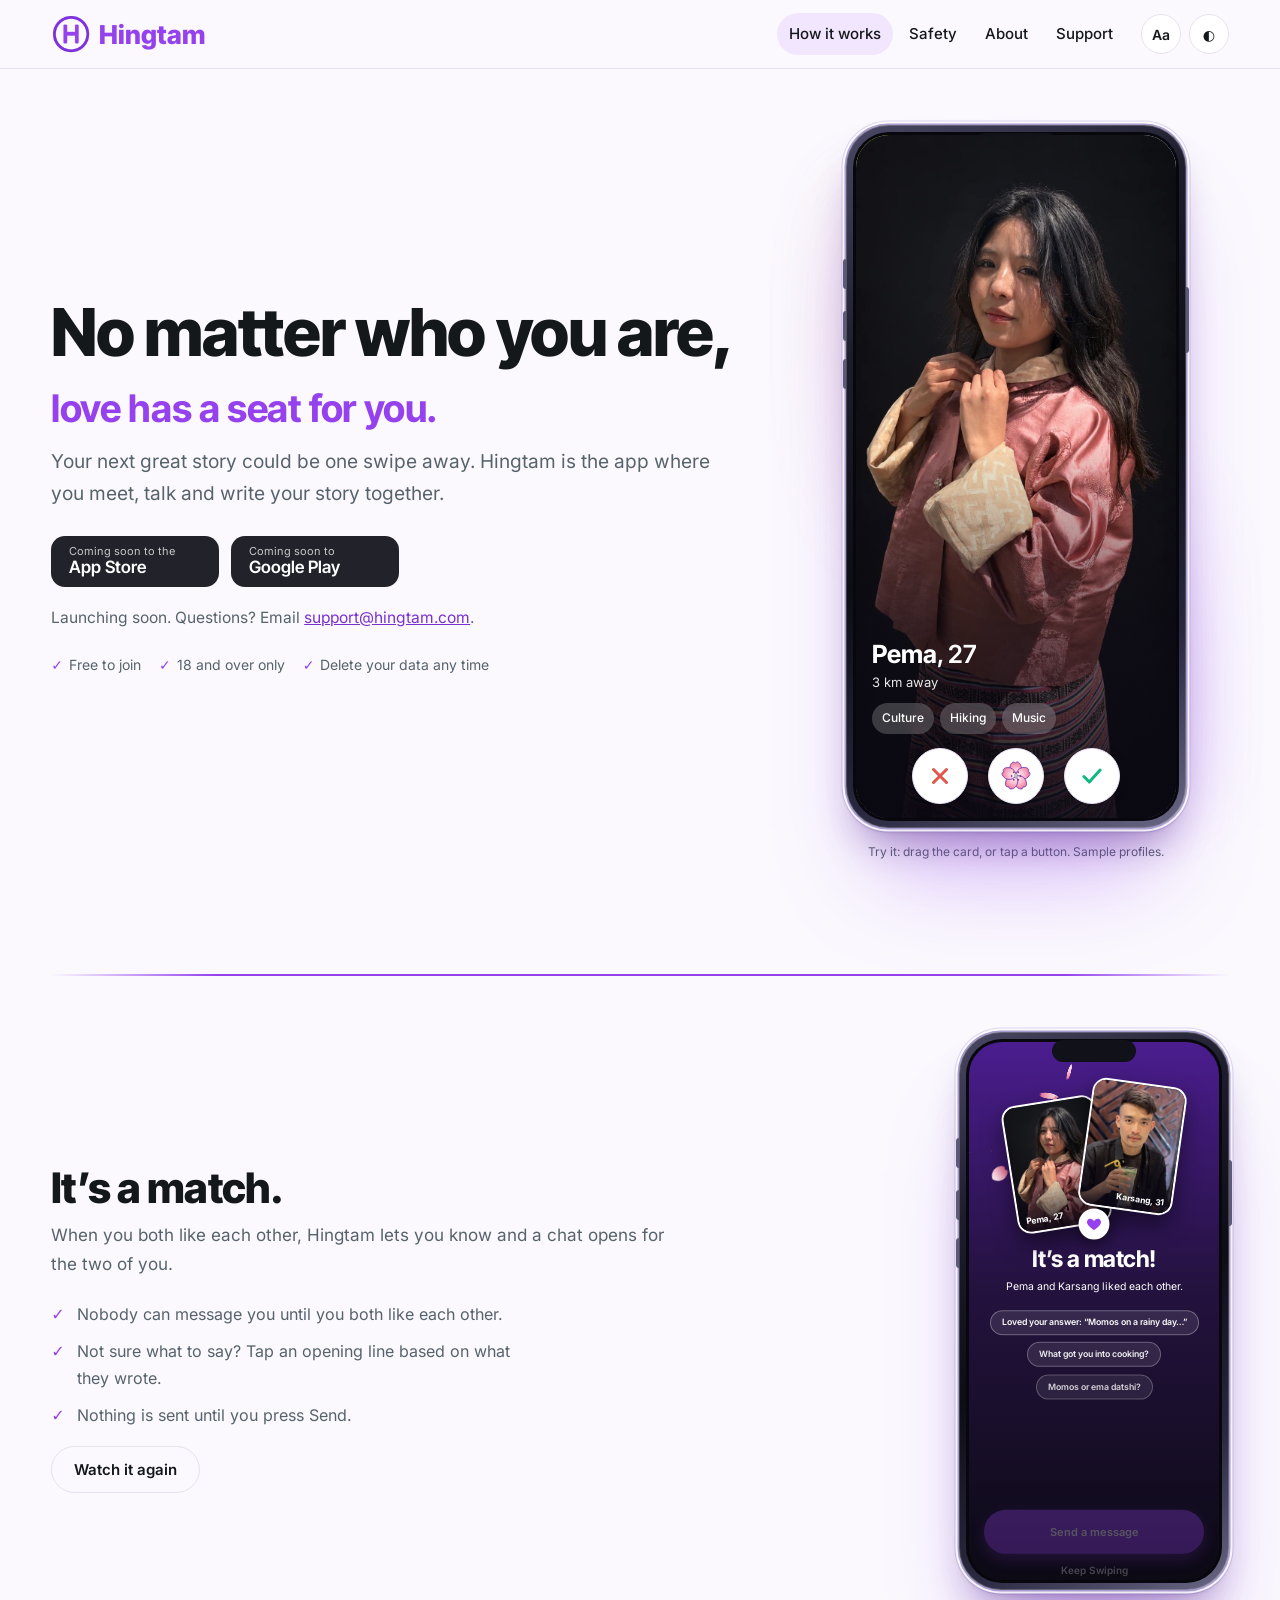
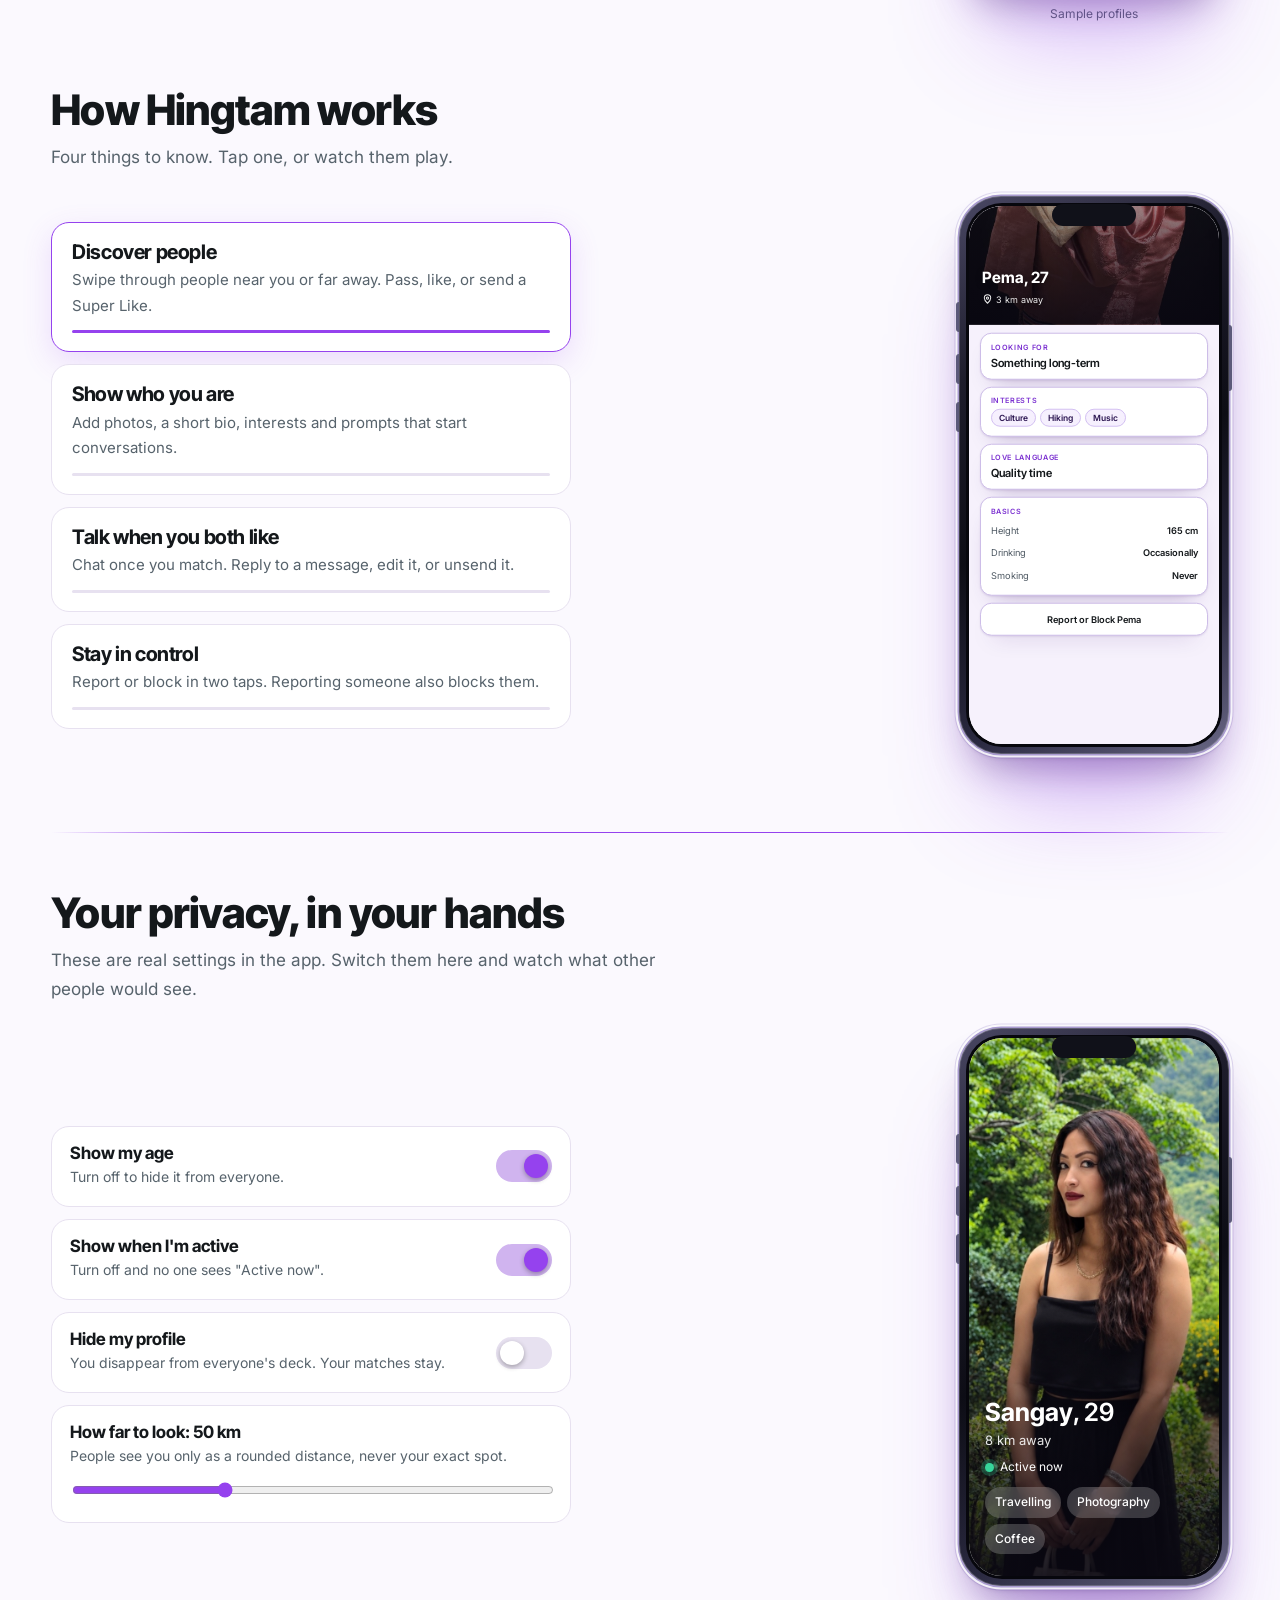
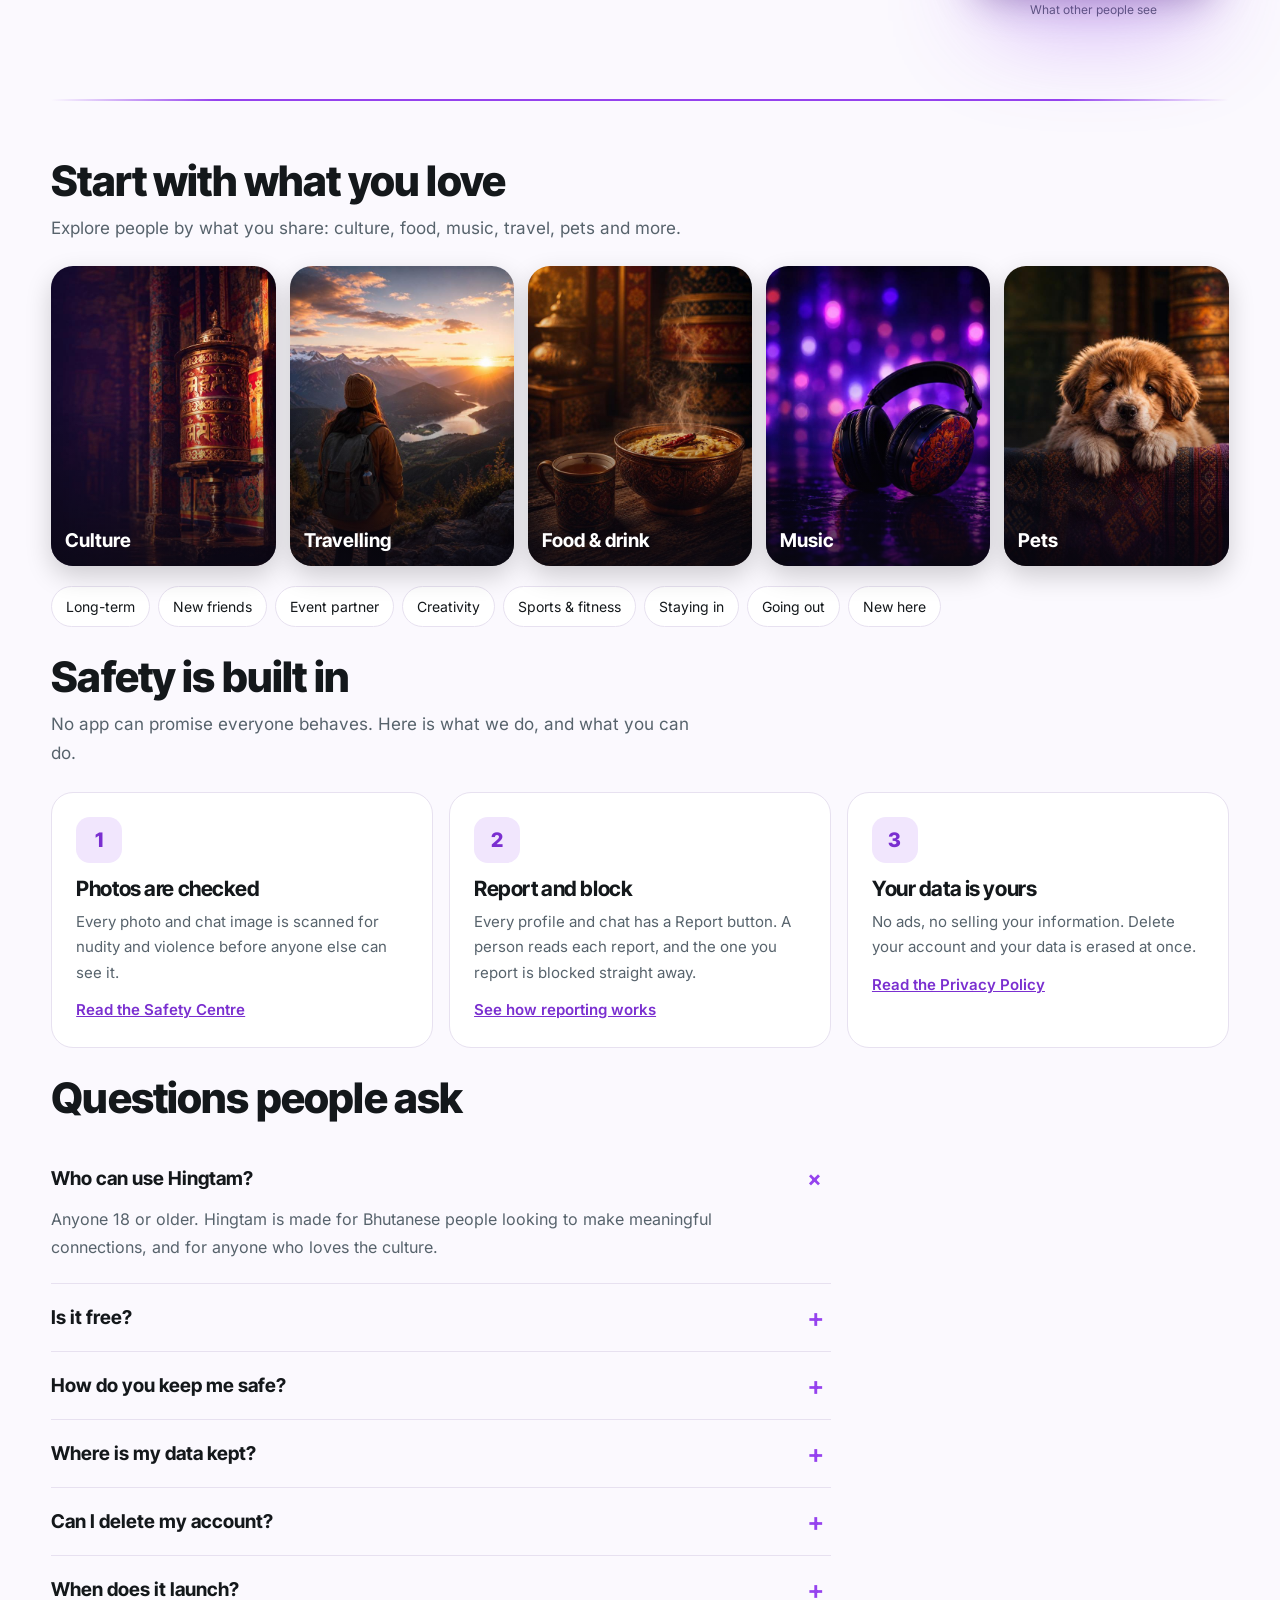
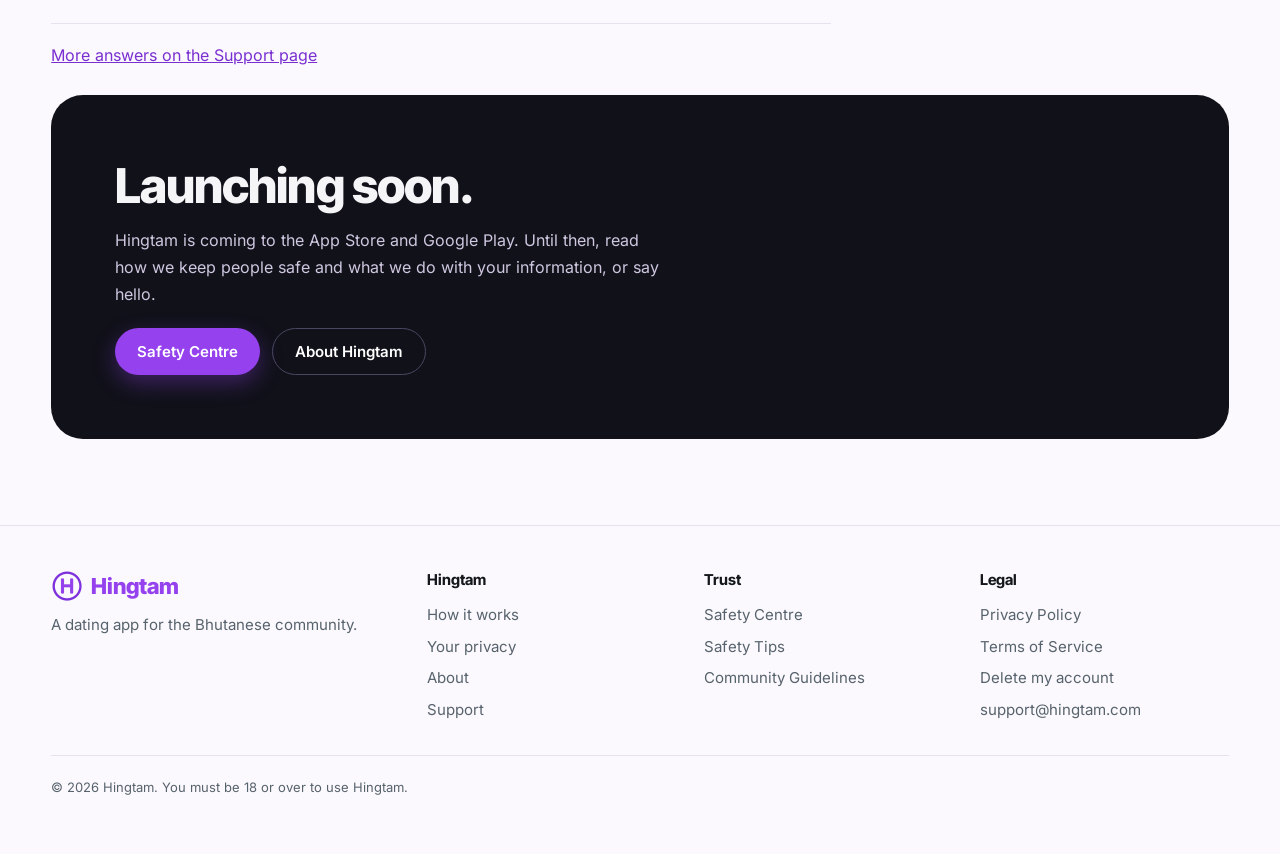
==== index.html @ c489e008 "Short versions on Privacy and Terms: a sole proprietorship based in Bhutan Co-Authored-By: Claude So" ====
<!doctype html>
<html lang="en"><head><meta charset="utf-8"><meta name="viewport" content="width=device-width, initial-scale=1"><title>Hingtam: a dating app for the Bhutanese community</title><meta name="description" content="No matter who you are, love has a seat for you. Hingtam is a dating app made for the Bhutanese community and the people who love the culture."><meta name="robots" content="noindex, nofollow"><meta property="og:title" content="Hingtam: a dating app for the Bhutanese community"><meta property="og:description" content="No matter who you are, love has a seat for you. Hingtam is a dating app made for the Bhutanese community and the people who love the culture."><meta property="og:type" content="website"><meta property="og:url" content="https://hingtam.com/"><meta property="og:image" content="https://hingtam.com/assets/images/og.jpg"><meta name="twitter:card" content="summary_large_image"><link rel="icon" type="image/png" href="/assets/images/favicon.png"><link rel="preload" href="/assets/fonts/inter-400.woff2" as="font" type="font/woff2" crossorigin><link rel="stylesheet" href="/assets/site.css?v=mvner8sg"><script>if(location.hostname==="puku6157-boop.github.io"){location.replace("https://hingtam.com"+location.pathname.replace(/^\/hingtam-web/,"")+location.search+location.hash)}</script><script>try{var t=localStorage.getItem("hg-theme");if(t==="dark"||t==="light")document.documentElement.setAttribute("data-theme",t)}catch(e){}document.documentElement.classList.add("js")</script></head><body><a class="skip" href="#main">Skip to content</a><header class="site"><div class="wrap bar"><a class="brand" href="/" aria-label="Hingtam home"><img src="/assets/images/logo.png" alt="" width="40" height="40">Hingtam</a><nav class="main" id="mainNav" aria-label="Main"><a href="/#how" aria-current="page">How it works</a><a href="/safety-centre/">Safety</a><a href="/about/">About</a><a href="/support/">Support</a></nav><div class="tools"><button class="tool" id="readBtn" aria-pressed="false" title="Readable text: bigger, clearer letters" aria-label="Readable text">Aa</button><button class="tool" id="themeBtn" title="Switch light or dark" aria-label="Switch light or dark">&#9680;</button><button class="tool menu-btn" id="menuBtn" aria-expanded="false" aria-controls="mainNav" aria-label="Menu">&#9776;</button></div></div></header><main id="main"><section class="hero"><div class="wrap hero-grid"><div class="hero-copy"><div class="hero-top"><h1 class="hero-h"><span class="h1a">No matter who you are,</span><em>love has a seat for you.</em></h1><p class="lead">Your next great story could be one swipe away. Hingtam is the app where you meet, talk and write your story together.</p></div><div class="hero-bottom"><div class="cta-row"><div class="store" aria-label="App Store, coming soon"><small>Coming soon to the</small><b>App Store</b></div><div class="store" aria-label="Google Play, coming soon"><small>Coming soon to</small><b>Google Play</b></div></div><p class="soon-note">Launching soon. Questions? Email <a href="mailto:support@hingtam.com">support@hingtam.com</a>.</p><ul class="points"><li>Free to join</li><li>18 and over only</li><li>Delete your data any time</li></ul></div></div><div class="stage"><div><div class="phone"><div class="notch"></div><div class="screen"><div class="deck" id="deck"></div><div class="actions"><button class="act" id="passBtn" aria-label="Pass"><svg width="26" height="26" viewBox="0 0 24 24" fill="none" stroke="#E2574C" stroke-width="2.8" stroke-linecap="round" aria-hidden="true"><path d="M6 6l12 12M18 6L6 18"/></svg></button><button class="act" id="starBtn" aria-label="Super Like"><svg width="32" height="32" viewBox="0 0 24 24" aria-hidden="true"><defs><radialGradient id="blossomGrad" cx="50%" cy="88%" r="95%"><stop offset="0%" stop-color="#FFF3F6"/><stop offset="45%" stop-color="#FCC3D4"/><stop offset="100%" stop-color="#EE6F94"/></radialGradient></defs><path d="M12 12 C7.5 10.3 6.5 5.7 8.9 2.5 C9.9 1.3 11 1.1 12 2.3 C13 1.1 14.1 1.3 15.1 2.5 C17.5 5.7 16.5 10.3 12 12 Z" fill="url(#blossomGrad)" stroke="#6B2FB3" stroke-width=".55" stroke-linejoin="round" transform="rotate(-3 12 12)"/><path d="M12 12 C7.5 10.3 6.5 5.7 8.9 2.5 C9.9 1.3 11 1.1 12 2.3 C13 1.1 14.1 1.3 15.1 2.5 C17.5 5.7 16.5 10.3 12 12 Z" fill="url(#blossomGrad)" stroke="#6B2FB3" stroke-width=".55" stroke-linejoin="round" transform="rotate(70 12 12)"/><path d="M12 12 C7.5 10.3 6.5 5.7 8.9 2.5 C9.9 1.3 11 1.1 12 2.3 C13 1.1 14.1 1.3 15.1 2.5 C17.5 5.7 16.5 10.3 12 12 Z" fill="url(#blossomGrad)" stroke="#6B2FB3" stroke-width=".55" stroke-linejoin="round" transform="rotate(146 12 12)"/><path d="M12 12 C7.5 10.3 6.5 5.7 8.9 2.5 C9.9 1.3 11 1.1 12 2.3 C13 1.1 14.1 1.3 15.1 2.5 C17.5 5.7 16.5 10.3 12 12 Z" fill="url(#blossomGrad)" stroke="#6B2FB3" stroke-width=".55" stroke-linejoin="round" transform="rotate(214 12 12)"/><path d="M12 12 C7.5 10.3 6.5 5.7 8.9 2.5 C9.9 1.3 11 1.1 12 2.3 C13 1.1 14.1 1.3 15.1 2.5 C17.5 5.7 16.5 10.3 12 12 Z" fill="url(#blossomGrad)" stroke="#6B2FB3" stroke-width=".55" stroke-linejoin="round" transform="rotate(289 12 12)"/><circle cx="15.3" cy="12" r=".55" fill="#A5203E" stroke="#6B2FB3" stroke-width=".25"/><circle cx="13.65" cy="9.14" r=".55" fill="#A5203E" stroke="#6B2FB3" stroke-width=".25"/><circle cx="10.35" cy="9.14" r=".55" fill="#A5203E" stroke="#6B2FB3" stroke-width=".25"/><circle cx="8.7" cy="12" r=".55" fill="#A5203E" stroke="#6B2FB3" stroke-width=".25"/><circle cx="10.35" cy="14.86" r=".55" fill="#A5203E" stroke="#6B2FB3" stroke-width=".25"/><circle cx="13.65" cy="14.86" r=".55" fill="#A5203E" stroke="#6B2FB3" stroke-width=".25"/><ellipse cx="12" cy="11.7" rx=".95" ry="2" fill="#C7E0A6" stroke="#6B2FB3" stroke-width=".3"/><circle cx="12" cy="9.75" r=".55" fill="#9BC46A" stroke="#6B2FB3" stroke-width=".25"/></svg></button><button class="act" id="likeBtn" aria-label="Like"><svg width="26" height="26" viewBox="0 0 24 24" fill="none" stroke="#10B981" stroke-width="2.8" stroke-linecap="round" stroke-linejoin="round" aria-hidden="true"><path d="M4.5 12.5l5 5 10-11"/></svg></button></div></div></div><p class="sample">Try it: drag the card, or tap a button. Sample profiles.</p></div></div></div></section><div class="weave"></div><section class="block" id="match"><div class="wrap"><div class="play match"><div class="mcopy"><div class="sh" style="margin-bottom:0"><h2>It&rsquo;s a match.</h2><p>When you both like each other, Hingtam lets you know and a chat opens for the two of you.</p></div><ul class="mpoints"><li>Nobody can message you until you both like each other.</li><li>Not sure what to say? Tap an opening line based on what they wrote.</li><li>Nothing is sent until you press Send.</li></ul><div class="playrow"><button class="btn ghost" id="matchReplay" type="button">Watch it again</button></div></div><div class="phone-wrap"><div class="phone sm"><div class="notch"></div><div class="screen mscene" id="mscene" role="img" aria-label="Two profile photos fly together, burst into peach blossom petals, and the words It&rsquo;s a match appear."><div class="m-bg"></div><svg class="m-defs" width="0" height="0" aria-hidden="true" focusable="false"><defs><linearGradient id="mPetalGrad" x1="0" y1="0" x2="0" y2="1"><stop offset="0" stop-color="#EE6F94"/><stop offset=".55" stop-color="#FCC3D4"/><stop offset="1" stop-color="#FFF3F6"/></linearGradient></defs></svg><div class="m-at"><div class="m-flash"></div><div class="m-ring"></div></div><div class="m-at"><div class="m-card m-l"><img src="/assets/images/match-her.jpg" alt="" width="480" height="653"><span>Pema, 27</span></div><div class="m-card m-r"><img src="/assets/images/match-him.jpg" alt="" width="480" height="653"><span>Karsang, 31</span></div><div class="m-heart"><svg width="16" height="16" viewBox="0 0 24 24" aria-hidden="true"><path fill="#9542EE" d="M12 21s-7.5-4.6-9.6-9.2C.9 8.5 2.7 4.5 6.4 4.5c2 0 3.7 1.1 5.6 3.2 1.9-2.1 3.6-3.2 5.6-3.2 3.7 0 5.5 4 4 7.3C19.5 16.4 12 21 12 21z"/></svg></div></div><div class="m-at m-petals"></div><div class="m-text"><h3 class="m-r1">It&rsquo;s a match!</h3><p class="m-r2">Pema and Karsang liked each other.</p><div class="m-starters"><span class="m-r3">Loved your answer: &ldquo;Momos on a rainy day&hellip;&rdquo;</span><span class="m-r4">What got you into cooking?</span><span class="m-r5">Momos or ema datshi?</span></div></div><div class="m-bottom m-r6"><div class="m-send">Send a message</div><div class="m-keep">Keep Swiping</div></div></div></div><p class="sample">Sample profiles</p></div></div></div></section><section class="block" id="how"><div class="wrap"><div class="sh"><h2>How Hingtam works</h2><p>Four things to know. Tap one, or watch them play.</p></div><div class="how" id="howBox"><div class="steps" role="tablist" aria-label="How it works"><button class="step" role="tab" aria-selected="true" data-i="0"><h3>Discover people</h3><p>Swipe through people near you or far away. Pass, like, or send a Super Like.</p><div class="bar-p"><i></i></div></button><button class="step" role="tab" aria-selected="false" data-i="1"><h3>Show who you are</h3><p>Add photos, a short bio, interests and prompts that start conversations.</p><div class="bar-p"><i></i></div></button><button class="step" role="tab" aria-selected="false" data-i="2"><h3>Talk when you both like</h3><p>Chat once you match. Reply to a message, edit it, or unsend it.</p><div class="bar-p"><i></i></div></button><button class="step" role="tab" aria-selected="false" data-i="3"><h3>Stay in control</h3><p>Report or block in two taps. Reporting someone also blocks them.</p><div class="bar-p"><i></i></div></button></div><div class="phone-wrap"><div class="phone sm"><div class="notch"></div><div class="screen" style="position:relative"><div class="panel ap on" id="p0"><div class="ap-scroll s0"><div class="ap-hero" style="background-image:url(/assets/images/hero.jpg)"><i class="ap-shade"></i><div class="ap-info"><b>Pema, 27</b><span><svg width="11" height="11" viewBox="0 0 24 24" fill="none" stroke="currentColor" stroke-width="2.2" stroke-linecap="round" stroke-linejoin="round" aria-hidden="true"><path d="M12 21s-7-6.2-7-11.5A7 7 0 0 1 19 9.5C19 14.8 12 21 12 21z"/><circle cx="12" cy="9.5" r="2.5"/></svg> 3 km away</span></div><div class="ap-track"><i></i></div></div><div class="ap-pad"><div class="ap-card"><small>Looking for</small><div class="ap-big">Something long-term</div></div><div class="ap-card"><small>Interests</small><div class="ap-tags"><span>Culture</span><span>Hiking</span><span>Music</span></div></div><div class="ap-card"><small>Love language</small><div class="ap-big">Quality time</div></div><div class="ap-card"><small>Basics</small><div class="ap-facts"><div><span>Height</span><b>165 cm</b></div><div><span>Drinking</span><b>Occasionally</b></div><div><span>Smoking</span><b>Never</b></div></div></div><div class="ap-card ap-btn">Report or Block Pema</div></div></div></div><div class="panel ap" id="p1"><div class="ap-scroll s1"><div class="ap-hero short" style="background-image:url(/assets/images/hero.jpg)"><i class="ap-shade"></i><div class="ap-info"><b>Pema, 27</b><span><svg width="11" height="11" viewBox="0 0 24 24" fill="none" stroke="currentColor" stroke-width="2.2" stroke-linecap="round" stroke-linejoin="round" aria-hidden="true"><path d="M12 21s-7-6.2-7-11.5A7 7 0 0 1 19 9.5C19 14.8 12 21 12 21z"/><circle cx="12" cy="9.5" r="2.5"/></svg> 3 km away</span></div></div><div class="ap-pad"><div class="ap-card"><small>About me</small><div class="ap-text">I&rsquo;m usually found on a trail with a flask of tea.</div></div><div class="ap-card prompt"><small>A perfect Sunday</small><div class="ap-big">Ema datshi, a long walk, and no alarm clock.</div></div><div class="ap-card"><small>Interests</small><div class="ap-tags"><span>Culture</span><span>Hiking</span><span>Music</span><span>Photography</span></div></div><div class="ap-card prompt"><small>Two truths and a lie</small><div class="ap-big">I have met a takin. I cannot swim. I speak four languages.</div></div><div class="ap-card prompt"><small>The way to win me over is&hellip;</small><div class="ap-big">Cook for me, or at least try.</div></div></div></div></div><div class="panel ap" id="p2"><div class="ap-chat-head"><span class="ap-back"><svg width="18" height="18" viewBox="0 0 24 24" fill="none" stroke="currentColor" stroke-width="2.4" stroke-linecap="round" stroke-linejoin="round" aria-hidden="true"><path d="M15 5l-7 7 7 7"/></svg></span><span class="ap-ava" style="background-image:url(/assets/images/match-him.jpg)"><i></i></span><span class="ap-who"><b>Karsang</b><small>Active now</small></span><span class="ap-more"><svg width="17" height="17" viewBox="0 0 24 24" fill="currentColor" aria-hidden="true"><circle cx="5" cy="12" r="2"/><circle cx="12" cy="12" r="2"/><circle cx="19" cy="12" r="2"/></svg></span></div><div class="ap-msgs"><div class="ap-b in">Hi Pema! Your Sunday answer made me hungry.</div><div class="ap-b out"><span class="ap-quote">Hi Pema! Your Sunday answer&hellip;</span>Ha! Come to Thimphu and I will cook.</div><div class="ap-time">Edited &middot; 5:43 PM</div><div class="ap-b gone">This message was unsent</div><div class="ap-b in">Deal. Which momo place is best?</div></div><div class="ap-composer"><span class="ap-camera"><svg width="17" height="17" viewBox="0 0 24 24" fill="none" stroke="currentColor" stroke-width="2.1" stroke-linecap="round" stroke-linejoin="round" aria-hidden="true"><path d="M4 8h3l1.6-2.4h6.8L17 8h3a1 1 0 0 1 1 1v9a1 1 0 0 1-1 1H4a1 1 0 0 1-1-1V9a1 1 0 0 1 1-1z"/><circle cx="12" cy="13" r="3.6"/></svg></span><span class="ap-input">Type a message&hellip;</span><span class="ap-sendbtn"><svg width="16" height="16" viewBox="0 0 24 24" fill="currentColor" aria-hidden="true"><path d="M3.4 20.6 21 12 3.4 3.4l.1 6.7L15 12 3.5 13.9z"/></svg></span></div></div><div class="panel ap" id="p3"><div class="ap-bg" style="background-image:url(/assets/images/sangay.jpg)"><i class="ap-shade"></i><div class="ap-info"><b>Sangay, 29</b><span><svg width="11" height="11" viewBox="0 0 24 24" fill="none" stroke="currentColor" stroke-width="2.2" stroke-linecap="round" stroke-linejoin="round" aria-hidden="true"><path d="M12 21s-7-6.2-7-11.5A7 7 0 0 1 19 9.5C19 14.8 12 21 12 21z"/><circle cx="12" cy="9.5" r="2.5"/></svg> 8 km away</span></div></div><div class="ap-dim"></div><div class="ap-sheet step1"><i class="ap-grab"></i><div class="ap-row"><span class="ap-chip"><svg width="17" height="17" viewBox="0 0 24 24" fill="none" stroke="currentColor" stroke-width="2.1" stroke-linecap="round" stroke-linejoin="round" aria-hidden="true"><path d="M5 21V4M5 4h12l-2.5 4L17 12H5"/></svg></span><span class="ap-rt"><b>Report</b><small>Report Sangay&rsquo;s inappropriate behaviour</small></span><svg width="14" height="14" viewBox="0 0 24 24" fill="none" stroke="currentColor" stroke-width="2.4" stroke-linecap="round" stroke-linejoin="round" aria-hidden="true"><path d="M9 5l7 7-7 7"/></svg></div><div class="ap-row danger"><span class="ap-chip"><svg width="17" height="17" viewBox="0 0 24 24" fill="none" stroke="currentColor" stroke-width="2.1" stroke-linecap="round" aria-hidden="true"><circle cx="12" cy="12" r="9"/><path d="M5.6 5.6l12.8 12.8"/></svg></span><span class="ap-rt"><b>Block</b><small>Sangay won&rsquo;t be shown in your deck again</small></span><svg width="14" height="14" viewBox="0 0 24 24" fill="none" stroke="currentColor" stroke-width="2.4" stroke-linecap="round" stroke-linejoin="round" aria-hidden="true"><path d="M9 5l7 7-7 7"/></svg></div><div class="ap-cancel">Cancel</div></div><div class="ap-sheet step2"><i class="ap-grab"></i><div class="ap-st">Report Sangay</div><div class="ap-sx">Choose a reason. Reporting also blocks Sangay. Reports are confidential and carefully reviewed.</div><div class="ap-radio"><i></i>Spam or scam</div><div class="ap-radio on"><i></i>Inappropriate content or messages</div><div class="ap-radio"><i></i>Fake or stolen photos</div><div class="ap-radio"><i></i>Harassing or abusive behaviour</div><div class="ap-send">Send report</div><div class="ap-cancel">Cancel</div></div></div></div></div></div></div></div></section><div class="weave thin"></div><section class="block" id="privacy"><div class="wrap"><div class="sh"><h2>Your privacy, in your hands</h2><p>These are real settings in the app. Switch them here and watch what other people would see.</p></div><div class="play"><div class="toggles"><div class="trow"><div><b>Show my age</b><span>Turn off to hide it from everyone.</span></div><button class="sw" role="switch" aria-checked="true" aria-label="Show my age" data-k="age"></button></div><div class="trow"><div><b>Show when I'm active</b><span>Turn off and no one sees "Active now".</span></div><button class="sw" role="switch" aria-checked="true" aria-label="Show when I am active" data-k="active"></button></div><div class="trow"><div><b>Hide my profile</b><span>You disappear from everyone's deck. Your matches stay.</span></div><button class="sw" role="switch" aria-checked="false" aria-label="Hide my profile" data-k="hide"></button></div><div class="range"><b>How far to look: <span id="kmv">50</span> km</b><span style="color:var(--muted);font-size:14px">People see you only as a rounded distance, never your exact spot.</span><input type="range" id="km" min="5" max="150" value="50" aria-label="Distance in kilometres"></div></div><div class="phone-wrap"><div class="phone sm"><div class="notch"></div><div class="screen pv active" id="pv"><div class="card-p" style="cursor:default;background-image:url(/assets/images/sangay.jpg)"><div class="info" style="bottom:22px"><div class="nm">Sangay<span id="pvAge">, 29</span></div><div class="meta">8 km away</div><div class="act-dot">Active now</div><div class="chips"><span class="chip">Travelling</span><span class="chip">Photography</span><span class="chip">Coffee</span></div></div></div><div class="hid">Your profile is hidden.<br><span style="font:400 14px var(--body);opacity:.8">Nobody will see you in their deck.</span></div></div></div><p class="sample">What other people see</p></div></div></div></section><div class="weave"></div><section class="block" id="explore"><div class="wrap"><div class="sh"><h2>Start with what you love</h2><p>Explore people by what you share: culture, food, music, travel, pets and more.</p></div><div class="tiles"><div class="tile" tabindex="0"><img src="/assets/images/tile-culture.jpg" alt="A prayer wheel in a temple" loading="lazy"><span>Culture</span></div><div class="tile" tabindex="0"><img src="/assets/images/tile-traveling.jpg" alt="A hiker looking over mountains at sunset" loading="lazy"><span>Travelling</span></div><div class="tile" tabindex="0"><img src="/assets/images/tile-food-drink.jpg" alt="A table of food" loading="lazy"><span>Food &amp; drink</span></div><div class="tile" tabindex="0"><img src="/assets/images/tile-music.jpg" alt="Music" loading="lazy"><span>Music</span></div><div class="tile" tabindex="0"><img src="/assets/images/tile-pets.jpg" alt="A pet" loading="lazy"><span>Pets</span></div></div><div class="more"><span>Long-term</span><span>New friends</span><span>Event partner</span><span>Creativity</span><span>Sports &amp; fitness</span><span>Staying in</span><span>Going out</span><span>New here</span></div></div></section><section class="block" id="safety" style="padding-top:20px"><div class="wrap"><div class="sh"><h2>Safety is built in</h2><p>No app can promise everyone behaves. Here is what we do, and what you can do.</p></div><div class="cards3"><div class="scard"><div class="ic">1</div><h3>Photos are checked</h3><p>Every photo and chat image is scanned for nudity and violence before anyone else can see it.</p><a href="/safety-centre/">Read the Safety Centre</a></div><div class="scard"><div class="ic">2</div><h3>Report and block</h3><p>Every profile and chat has a Report button. A person reads each report, and the one you report is blocked straight away.</p><a href="/safety-centre/#report">See how reporting works</a></div><div class="scard"><div class="ic">3</div><h3>Your data is yours</h3><p>No ads, no selling your information. Delete your account and your data is erased at once.</p><a href="/privacy/">Read the Privacy Policy</a></div></div></div></section><section class="block" id="faq" style="padding-top:20px"><div class="wrap"><div class="sh"><h2>Questions people ask</h2></div><div class="faq"><details class="q" open><summary>Who can use Hingtam?</summary><p>Anyone 18 or older. Hingtam is made for Bhutanese people looking to make meaningful connections, and for anyone who loves the culture.</p></details><details class="q"><summary>Is it free?</summary><p>Yes. You can join, swipe and chat for free. Optional paid plans (Pro and Premium) add things like more daily swipes and seeing who has liked you.</p></details><details class="q"><summary>How do you keep me safe?</summary><p>Photos are checked automatically, every report is read by a person, and you can block or hide anyone. We do not run background checks, so we share safety tips and encourage you to meet in public places.</p></details><details class="q"><summary>Where is my data kept?</summary><p>On secure cloud servers in the Asia-Pacific region. We never sell your information.</p></details><details class="q"><summary>Can I delete my account?</summary><p>Yes, any time in Settings. Your profile, photos and messages are erased straight away. If you cannot open the app, see the Delete my account page.</p></details><details class="q"><summary>When does it launch?</summary><p>Soon. We will announce it on our social pages and here on the website when it is ready.</p></details></div><p style="margin-top:18px"><a href="/support/">More answers on the Support page</a></p></div></section><section class="block" style="padding-top:20px"><div class="wrap"><div class="final"><h2>Launching soon.</h2><p>Hingtam is coming to the App Store and Google Play. Until then, read how we keep people safe and what we do with your information, or say hello.</p><div class="cta-row" style="margin-top:6px"><a class="btn primary" href="/safety-centre/">Safety Centre</a><a class="btn ghost" style="color:#fff;border-color:#4a4763" href="/about/">About Hingtam</a></div></div></div></section><script type="application/json" id="home-data">{"samples":[{"name":"Pema","age":27,"distance":"3 km away","image":"/assets/images/hero.jpg","chips":["Culture","Hiking","Music"]},{"name":"Sangay","age":29,"distance":"8 km away","image":"/assets/images/sangay.jpg","chips":["Travelling","Photography","Coffee"]},{"name":"Karsang","age":31,"distance":"12 km away","image":"/assets/images/karsang.jpg","chips":["Food & drink","Cooking","Pets"]}]}</script></main><footer class="site"><div class="wrap"><div class="fcols"><div><a class="brand" href="/" style="font-size:22px"><img src="/assets/images/logo.png" alt="" width="32" height="32">Hingtam</a><p style="margin-top:10px;max-width:22em">A dating app for the Bhutanese community.</p></div><div><h4>Hingtam</h4><a href="/#how">How it works</a><a href="/#privacy">Your privacy</a><a href="/about/">About</a><a href="/support/">Support</a></div><div><h4>Trust</h4><a href="/safety-centre/">Safety Centre</a><a href="/safety-tips/">Safety Tips</a><a href="/community-guidelines/">Community Guidelines</a></div><div><h4>Legal</h4><a href="/privacy/">Privacy Policy</a><a href="/terms/">Terms of Service</a><a href="/delete-account/">Delete my account</a><a href="mailto:support@hingtam.com">support@hingtam.com</a></div></div><div class="fine">&copy; 2026 Hingtam. You must be 18 or over to use Hingtam.</div></div></footer><script src="/assets/site.js?v=mvner8sg" defer></script><script src="/assets/home.js?v=mvner8sg" defer></script></body></html>
---- assets/site.css ----
/* Hingtam website styles.
   Palette: brand purple, ink, and two colours from the model photo (silk rose, cream gold).
   Type: Inter Tight for headings, Inter for text, Atkinson Hyperlegible for Readable mode. All fonts are self-hosted. */

@font-face{font-family:'Inter';font-weight:400;font-style:normal;font-display:swap;src:url(/assets/fonts/inter-400.woff2) format('woff2')}
@font-face{font-family:'Inter';font-weight:500;font-style:normal;font-display:swap;src:url(/assets/fonts/inter-500.woff2) format('woff2')}
@font-face{font-family:'Inter';font-weight:600;font-style:normal;font-display:swap;src:url(/assets/fonts/inter-600.woff2) format('woff2')}
@font-face{font-family:'Inter Tight';font-weight:600;font-style:normal;font-display:swap;src:url(/assets/fonts/inter-tight-600.woff2) format('woff2')}
@font-face{font-family:'Inter Tight';font-weight:700;font-style:normal;font-display:swap;src:url(/assets/fonts/inter-tight-700.woff2) format('woff2')}
@font-face{font-family:'Inter Tight';font-weight:800;font-style:normal;font-display:swap;src:url(/assets/fonts/inter-tight-800.woff2) format('woff2')}
@font-face{font-family:'Atkinson Hyperlegible';font-weight:400;font-style:normal;font-display:swap;src:url(/assets/fonts/atkinson-400.woff2) format('woff2')}
@font-face{font-family:'Atkinson Hyperlegible';font-weight:700;font-style:normal;font-display:swap;src:url(/assets/fonts/atkinson-700.woff2) format('woff2')}

:root{
  --bg:#FBF9FE; --surface:#FFFFFF; --ink:#14181B; --muted:#57636C; --line:#E7E1F0;
  --accent:#9542EE; --accent-ink:#FFFFFF; --accent-soft:#F1E6FD; --link:#7A2FD0;
  --rose:#C97D8F; --gold:#E4CD9F; --deep:#101119; --good:#1F7A55; --good-bg:#E1F5EC;
  --bad:#C0394F; --bad-bg:#FBE4E8; --warn:#8A5A00; --warn-bg:#FFF1CF; --mark:#FFE066; --markink:#14181B;
  --shadow:0 18px 50px rgba(60,20,110,.14); --phone-frame:linear-gradient(150deg,#4A4864 0%,#1E1D2C 26%,#0D0D15 52%,#2A2940 78%,#6A6886 100%); --phone-ring:0 0 0 1.5px #A99BD0,0 0 0 3.5px rgba(255,255,255,.85),0 0 0 4.5px rgba(120,96,180,.22),inset 0 0 0 1px rgba(255,255,255,.2); --phone-glow:0 3px 5px rgba(40,20,80,.22),0 26px 40px -14px rgba(60,20,110,.42),0 70px 100px -34px rgba(149,66,238,.42); --phone-key:#5C5A7A;
 --ap-ground:#F6F1FC; --ap-box:#FFFFFF; --ap-line:#CDBDE8; --ap-divider:#EAE3F4; --ap-eyebrow:#7A2FD0; --ap-ink:#14181B; --ap-muted:#4E5963;
  --ap-tagbg:#F6F0FE; --ap-tagline:#D3C0F2; --ap-taginks:#2A1450; --ap-promptbg:#FFF6F9; --ap-promptline:#EFC3D3; --ap-prompteyebrow:#A3174E;
  --ap-sheet:#FFFFFF; --ap-bubble:#F0ECF6; --ap-danger:#C0394F; --ap-shadow:0 1px 2px rgba(60,20,110,.10),0 12px 22px -14px rgba(60,20,110,.38);
  --body:'Inter',system-ui,-apple-system,'Segoe UI',sans-serif;
  --display:'Inter Tight','Inter',system-ui,sans-serif;
}
@media (prefers-color-scheme:dark){:root:not([data-theme="light"]){
  --bg:#101119; --surface:#181925; --ink:#F5F4F7; --muted:#A8A0BE; --line:#2A2838;
  --accent-soft:#2A1B44; --link:#C9A8FF; --good:#6ee0b0; --good-bg:#143528; --bad:#ff8fa0; --bad-bg:#3b1820;
  --warn:#f1c76a; --warn-bg:#3a2c0d; --shadow:0 18px 50px rgba(0,0,0,.5); --ap-ground:#17161F; --ap-box:#262338; --ap-line:rgba(255,255,255,.1); --ap-divider:rgba(255,255,255,.1); --ap-eyebrow:#C9A8FF; --ap-ink:#F5F4F7; --ap-muted:#A8A0BE;
  --ap-tagbg:#9542EE; --ap-tagline:#9542EE; --ap-taginks:#FFFFFF; --ap-promptbg:#262338; --ap-promptline:rgba(255,255,255,.1); --ap-prompteyebrow:#C9A8FF;
  --ap-sheet:#211F30; --ap-bubble:#2B2940; --ap-danger:#FF8FA0; --ap-shadow:0 6px 16px -8px rgba(0,0,0,.7); --phone-frame:linear-gradient(150deg,#6B6988 0%,#34324C 30%,#1E1D2C 52%,#55536F 78%,#8A88A8 100%); --phone-ring:0 0 0 1.5px rgba(214,200,245,.34),inset 0 0 0 1px rgba(255,255,255,.18); --phone-glow:0 0 0 1px rgba(201,168,255,.16),0 36px 80px -18px rgba(149,66,238,.6),0 0 130px rgba(149,66,238,.24); --phone-key:#7C7A99; color-scheme:dark}}
:root[data-theme="dark"]{
  --bg:#101119; --surface:#181925; --ink:#F5F4F7; --muted:#A8A0BE; --line:#2A2838;
  --accent-soft:#2A1B44; --link:#C9A8FF; --good:#6ee0b0; --good-bg:#143528; --bad:#ff8fa0; --bad-bg:#3b1820;
  --warn:#f1c76a; --warn-bg:#3a2c0d; --shadow:0 18px 50px rgba(0,0,0,.5); --ap-ground:#17161F; --ap-box:#262338; --ap-line:rgba(255,255,255,.1); --ap-divider:rgba(255,255,255,.1); --ap-eyebrow:#C9A8FF; --ap-ink:#F5F4F7; --ap-muted:#A8A0BE;
  --ap-tagbg:#9542EE; --ap-tagline:#9542EE; --ap-taginks:#FFFFFF; --ap-promptbg:#262338; --ap-promptline:rgba(255,255,255,.1); --ap-prompteyebrow:#C9A8FF;
  --ap-sheet:#211F30; --ap-bubble:#2B2940; --ap-danger:#FF8FA0; --ap-shadow:0 6px 16px -8px rgba(0,0,0,.7); --phone-frame:linear-gradient(150deg,#6B6988 0%,#34324C 30%,#1E1D2C 52%,#55536F 78%,#8A88A8 100%); --phone-ring:0 0 0 1.5px rgba(214,200,245,.34),inset 0 0 0 1px rgba(255,255,255,.18); --phone-glow:0 0 0 1px rgba(201,168,255,.16),0 36px 80px -18px rgba(149,66,238,.6),0 0 130px rgba(149,66,238,.24); --phone-key:#7C7A99; color-scheme:dark}

*{box-sizing:border-box}
html{scroll-behavior:smooth;scroll-padding-top:90px}
body{margin:0;background:var(--bg);color:var(--ink);font:16px/1.7 var(--body);-webkit-font-smoothing:antialiased}
body[data-readable="1"]{font-family:'Atkinson Hyperlegible',var(--body);font-size:19px;line-height:1.95;letter-spacing:.02em}
body[data-readable="1"] h1,body[data-readable="1"] h2,body[data-readable="1"] h3,body[data-readable="1"] summary{font-family:'Atkinson Hyperlegible',var(--display);letter-spacing:0}
a{color:var(--link)}
h1,h2,h3{font-family:var(--display);line-height:1.12;margin:0;text-wrap:balance;letter-spacing:-.02em}
p{margin:0}
img{max-width:100%}
.wrap{max-width:1560px;margin-inline:auto;padding-inline:clamp(20px,4vw,56px)}
.wrap.narrow{max-width:1040px}
:focus-visible{outline:3px solid var(--accent);outline-offset:3px;border-radius:6px}
.skip{position:absolute;left:-999px;top:8px;background:var(--accent);color:#fff;padding:10px 16px;border-radius:10px;z-index:100;text-decoration:none;font-weight:600}
.skip:focus{left:12px}
.btn{display:inline-flex;align-items:center;gap:8px;border:0;border-radius:999px;padding:13px 22px;font:600 15px var(--body);cursor:pointer;text-decoration:none;transition:transform .15s,box-shadow .15s}
.btn:hover{transform:translateY(-1px)}
.btn.primary{background:var(--accent);color:var(--accent-ink);box-shadow:0 8px 22px rgba(149,66,238,.35)}
.btn.ghost{background:transparent;color:var(--ink);border:1.5px solid var(--line)}
.btn[disabled]{opacity:.6;cursor:default;transform:none}
.card{background:var(--surface);border:1.5px solid var(--line);border-radius:22px;padding:22px}
.eyebrow{display:inline-block;font:600 13px var(--body);letter-spacing:.08em;text-transform:uppercase;color:var(--link);background:var(--accent-soft);padding:7px 14px;border-radius:999px;margin-bottom:16px}
.ph{background:var(--mark);color:var(--markink);font-weight:700;border-radius:4px;padding:0 4px;cursor:help}
mark{background:var(--mark);color:var(--markink);border-radius:3px;padding:0 2px}
.hidden{display:none!important}

/* header and footer */
header.site{position:sticky;top:env(safe-area-inset-top,0px);z-index:30;background:color-mix(in srgb,var(--bg) 88%,transparent);backdrop-filter:blur(10px);border-bottom:1px solid var(--line)}
.bar{display:flex;align-items:center;gap:16px;min-height:68px}
.brand{display:flex;align-items:center;gap:8px;text-decoration:none;color:var(--accent);font:800 26px var(--display)}
.brand img{width:40px;height:40px}
nav.main{display:flex;gap:4px;margin-left:auto;align-items:center}
nav.main a{color:var(--ink);text-decoration:none;font-weight:500;font-size:15px;padding:8px 12px;border-radius:999px}
nav.main a:hover,nav.main a[aria-current="page"]{background:var(--accent-soft)}
.tools{display:flex;gap:8px}
.tool{width:40px;height:40px;border-radius:50%;border:1.5px solid var(--line);background:var(--surface);color:var(--ink);cursor:pointer;font:700 14px var(--body);display:grid;place-items:center}
.tool[aria-pressed="true"]{background:var(--accent);color:#fff;border-color:var(--accent)}
.menu-btn{display:none}
@media (max-width:900px){
  nav.main{position:absolute;left:0;right:0;top:100%;flex-direction:column;align-items:stretch;background:var(--bg);border-bottom:1px solid var(--line);padding:10px 20px 16px;display:none;gap:0}
  nav.main.open{display:flex}
  nav.main a{padding:13px 8px;border-radius:10px}
  .menu-btn{display:grid}
  .bar{position:relative}
  .tools{margin-left:auto}
}
.weave{--gut:clamp(20px,4vw,56px);height:2px;width:calc(100% - 2*var(--gut));max-width:calc(1560px - 2*var(--gut));margin-inline:auto;margin-top:72px;border-radius:2px;background:linear-gradient(90deg,transparent,var(--accent) 14%,var(--accent) 86%,transparent)}
.weave.thin{height:1px}
footer.site{border-top:1px solid var(--line);margin-top:80px;padding-block:44px 56px;color:var(--muted);font-size:15px}
.fcols{display:grid;grid-template-columns:1.4fr repeat(3,1fr);gap:28px}
.fcols h4{margin:0 0 10px;color:var(--ink);font:700 15px var(--display)}
.fcols a{display:block;color:var(--muted);text-decoration:none;padding:3px 0}
.fcols a:hover{color:var(--link);text-decoration:underline}
.fcols a.brand{display:flex;align-items:center;gap:8px;padding:0;color:var(--accent)}
.fcols a.brand:hover{color:var(--accent);text-decoration:none}
.fcols a.brand img{width:32px;height:32px;flex:none}
.fine{margin-top:30px;padding-top:20px;border-top:1px solid var(--line);font-size:13px}
@media (max-width:860px){.fcols{grid-template-columns:1fr 1fr}}

/* shared page head */
.pagehead{padding-block:46px 14px}
h1.big{font-size:clamp(36px,5.4vw,60px);font-weight:800}
.lead{font-size:19px;color:var(--muted);max-width:36em;margin-top:14px}
section.block{padding-block:56px 6px}
.sh{max-width:40em;margin-bottom:24px}
.sh h2{font-size:clamp(28px,3.8vw,42px);font-weight:800}
.sh p{color:var(--muted);margin-top:10px;font-size:17px}

/* home hero */
.hero{padding-block:56px 40px}
.hero-grid{display:grid;grid-template-columns:1.05fr .95fr;gap:40px;align-items:center}
h1.hero-h{font-size:clamp(40px,5.6vw,66px);font-weight:800}
h1.hero-h .h1a{display:block;white-space:nowrap;font-size:min(1em,8.4vw)}
h1.hero-h em{display:block;font-style:normal;color:var(--accent);font-size:clamp(25px,3.1vw,38px);font-weight:700;line-height:1.2;margin-top:16px;letter-spacing:-.01em}
.cta-row{display:flex;flex-wrap:wrap;gap:12px;margin-top:26px}
.store{display:flex;flex-direction:column;justify-content:center;background:var(--deep);color:#fff;border-radius:14px;padding:9px 18px;min-width:168px;opacity:.92}
.store small{font-size:11px;opacity:.75;line-height:1.1}
.store b{font:600 17px var(--display);line-height:1.2}
.points{display:flex;flex-wrap:wrap;gap:8px 18px;margin-top:22px;color:var(--muted);font-size:14px;list-style:none;padding:0}
.points li::before{content:"\2713";color:var(--accent);font-weight:700;margin-right:6px}

/* phone */
.stage{display:grid;place-items:center;position:relative}
.stage::before{content:"";position:absolute;inset:6% 4%;border-radius:40px;background:radial-gradient(60% 60% at 30% 25%,var(--rose),transparent 70%),radial-gradient(60% 60% at 75% 80%,var(--accent),transparent 70%);opacity:.28;filter:blur(30px)}
.phone{position:relative;width:min(290px,78vw);aspect-ratio:9/18.6;border-radius:42px;background:var(--phone-frame);padding:10px;box-shadow:var(--phone-ring),var(--phone-glow)}
.phone::before{content:"";position:absolute;right:-3px;top:23%;width:3px;height:66px;border-radius:0 3px 3px 0;background:var(--phone-key)}
.phone::after{content:"";position:absolute;left:-3px;top:19%;width:3px;height:30px;border-radius:3px 0 0 3px;background:var(--phone-key);box-shadow:0 52px 0 var(--phone-key),0 100px 0 var(--phone-key)}
.phone.sm{width:min(270px,76vw)}
.screen{position:relative;width:100%;height:100%;border-radius:33px;overflow:hidden;background:var(--surface);touch-action:pan-y;box-shadow:0 0 0 3px #07070D}
.notch{position:absolute;top:8px;left:50%;transform:translateX(-50%);width:84px;height:22px;border-radius:12px;background:var(--deep);z-index:5}
.deck{position:absolute;inset:0;background:var(--deep)}
.card-p{position:absolute;inset:0;background-size:cover;background-position:center top;cursor:grab;user-select:none;touch-action:pan-y;will-change:transform}
.card-p.dragging{cursor:grabbing}
.card-p::after{content:"";position:absolute;inset:0;background:linear-gradient(to top,rgba(10,8,18,.92) 0%,rgba(10,8,18,.55) 28%,transparent 55%)}
.card-p .info{position:absolute;left:16px;right:16px;bottom:84px;z-index:2;color:#fff}
.card-p .nm{font:700 25px var(--display)}
.card-p .nm span{font-weight:500}
.card-p .meta{font-size:13px;opacity:.9;margin-top:2px}
.chips{display:flex;flex-wrap:wrap;gap:6px;margin-top:10px}
.chip{font-size:12px;font-weight:500;padding:5px 10px;border-radius:999px;background:rgba(255,255,255,.2);backdrop-filter:blur(6px);color:#fff}
.stamp{position:absolute;top:70px;z-index:3;padding:4px 12px;border:3px solid;border-radius:10px;font:800 24px var(--display);letter-spacing:.06em;opacity:0;transform:rotate(-12deg)}
.stamp.like{left:16px;color:#37d69b;border-color:#37d69b}
.stamp.pass{right:16px;color:#ff7a8a;border-color:#ff7a8a;transform:rotate(12deg)}
.actions{position:absolute;left:0;right:0;bottom:14px;display:flex;justify-content:center;gap:20px;z-index:20}
.act{width:56px;height:56px;border-radius:50%;border:1px solid #E9E1F7;background:#fff;cursor:pointer;box-shadow:0 2px 8px rgba(0,0,0,.25);display:grid;place-items:center;padding:0;transition:transform .12s}
.act:active{transform:scale(.88)}
.stamp.super{left:50%;right:auto;top:70px;color:#fff;border-color:#d9b8ff;background:rgba(107,47,179,.88);white-space:nowrap;font-size:22px;transform:translateX(-50%) rotate(-8deg)}
.sample{font-size:12px;color:var(--muted);text-align:center;margin-top:14px}

/* match scene: the app's match moment, moved by home.js */
.match{align-items:center}
.mpoints{display:grid;gap:10px;list-style:none;padding:0;margin-top:22px;color:var(--muted);font-size:16px;max-width:30em}
.mpoints li{padding-left:26px;position:relative}
.mpoints li::before{content:"\2713";position:absolute;left:0;color:var(--accent);font-weight:700}
.mscene{container-type:size;background:#0C0A14;--cw:38cqw;--ch:calc(var(--cw)*1.36);--cy:calc(48px + var(--ch)/2);user-select:none}
.mscene .m-bg{position:absolute;inset:0;background:linear-gradient(#4B1D8F,#24123F 45%,#0C0A14)}
.mscene .m-defs{position:absolute;width:0;height:0}
.mscene .m-at{position:absolute;left:50%;top:var(--cy);width:0;height:0}
.m-flash{position:absolute;left:-38cqw;top:-38cqw;width:76cqw;height:76cqw;border-radius:50%;opacity:0;background:radial-gradient(circle,#fff 0,rgba(255,224,170,.85) 20%,rgba(180,110,255,.4) 48%,rgba(180,110,255,0) 70%)}
.m-ring{position:absolute;left:calc(var(--cw)/-2);top:calc(var(--cw)/-2);width:var(--cw);height:var(--cw);border-radius:50%;border:2px solid rgba(255,255,255,.85);opacity:0}
.m-card{position:absolute;left:calc(var(--cw)/-2);top:calc(var(--ch)/-2);width:var(--cw);height:var(--ch);border-radius:14px;border:2px solid #fff;overflow:hidden;background:#2B2540;box-shadow:0 10px 22px rgba(0,0,0,.5)}
.m-card img{display:block;width:100%;height:100%;object-fit:cover}
.m-card::after{content:"";position:absolute;left:0;right:0;bottom:0;height:42%;background:linear-gradient(transparent,rgba(10,6,20,.88))}
.m-card span{position:absolute;left:7px;right:7px;bottom:6px;z-index:2;color:#fff;font:700 3.4cqw var(--display);white-space:nowrap}
.m-l{z-index:2;transform:translate(calc(var(--cw)*-.4),10px) rotate(-9deg)}
.m-r{z-index:3;transform:translate(calc(var(--cw)*.4),-8px) rotate(8deg)}
.m-r span{text-align:right}
.m-heart{position:absolute;z-index:5;left:-15px;top:calc(var(--ch)/2 - 10px);width:30px;height:30px;border-radius:50%;background:#fff;display:grid;place-items:center;box-shadow:0 5px 12px rgba(0,0,0,.4)}
.m-petals{pointer-events:none;overflow:visible}
.m-p{position:absolute;left:0;top:0;will-change:transform,opacity}
.m-p svg{display:block}
.m-text{position:absolute;left:6cqw;right:6cqw;top:calc(var(--cy) + var(--ch)/2 + 28px);text-align:center;color:#fff}
.m-text h3{font:700 9.2cqw/1.1 var(--display)}
.m-text p{font-size:4.2cqw;opacity:.8;margin-top:6px}
.m-starters{display:flex;flex-direction:column;align-items:center;gap:6px;margin-top:14px}
.m-starters span{font:600 3.5cqw/1.25 var(--body);padding:6px 11px;border-radius:999px;border:1px solid rgba(255,255,255,.3);background:rgba(255,255,255,.1)}
.m-bottom{position:absolute;left:6cqw;right:6cqw;bottom:12px;text-align:center}
.m-send{display:grid;place-items:center;height:44px;border-radius:999px;background:var(--accent);color:#fff;font:600 4.4cqw var(--body);box-shadow:0 6px 16px rgba(149,66,238,.55)}
.m-keep{padding:10px 0 2px;color:rgba(255,255,255,.8);font:600 4cqw var(--body)}
/* before the scene is played, everything waits out of sight; home.js removes m-armed when it finishes */
.mscene.m-armed .m-card,.mscene.m-armed .m-heart,.mscene.m-armed .m-bg,.mscene.m-armed .m-text h3,.mscene.m-armed .m-text p,.mscene.m-armed .m-starters span,.mscene.m-armed .m-bottom{opacity:0}

/* tour */
.how{display:grid;grid-template-columns:1fr auto;gap:48px;align-items:center}
.steps{display:grid;gap:12px;max-width:520px}
.step{text-align:left;width:100%;border:1.5px solid var(--line);background:var(--surface);color:var(--ink);border-radius:18px;padding:18px 20px;cursor:pointer;font:inherit;transition:border-color .2s,box-shadow .2s}
.step h3{font-size:20px;font-weight:700}
.step p{color:var(--muted);font-size:15px;margin-top:4px}
.step[aria-selected="true"]{border-color:var(--accent);box-shadow:0 10px 30px rgba(149,66,238,.16)}
.step .bar-p{height:3px;border-radius:3px;background:var(--line);margin-top:12px;overflow:hidden}
.step .bar-p i{display:block;height:100%;width:0;background:var(--accent)}
.step[aria-selected="true"] .bar-p i{animation:fill 6s linear forwards}
.paused .step[aria-selected="true"] .bar-p i{animation:none;width:100%}
@keyframes fill{to{width:100%}}
.panel{display:none;position:absolute;inset:0;background:var(--surface);overflow:hidden}
.panel.on{display:block}
/* the four tour screens: built like the app's own (tall photo with detail cards under it, chat with avatar and message bar, the report sheet) */
.panel.ap{background:var(--ap-ground);color:var(--ap-ink);container-type:size;font-family:var(--body)}
.ap-scroll{position:absolute;left:0;right:0;top:0}
.panel.on .ap-scroll.s0{animation:ap-s0 6s ease-in-out forwards}
.panel.on .ap-scroll.s1{animation:ap-s1 6s ease-in-out forwards}
@keyframes ap-s0{0%,26%{transform:translateY(0)}68%,100%{transform:translateY(-56cqh)}}
@keyframes ap-s1{0%,26%{transform:translateY(0)}72%,100%{transform:translateY(-28cqh)}}
.ap-hero{position:relative;height:78cqh;background-size:cover;background-position:center top}
.ap-hero.short{height:46cqh}
.ap-shade{position:absolute;left:0;right:0;bottom:0;height:46%;background:linear-gradient(rgba(8,6,16,0),rgba(8,6,16,.5) 50%,rgba(8,6,16,.86))}
.ap-info{position:absolute;left:5cqw;bottom:4.4cqw;color:#fff;text-shadow:0 1px 6px rgba(0,0,0,.45)}
.ap-info b{display:block;font:700 6.2cqw/1.1 var(--display)}
.ap-info span{display:inline-flex;align-items:center;gap:1.2cqw;margin-top:1cqw;font-size:3.6cqw;opacity:.92}
.ap-track{position:absolute;right:2.4cqw;top:46px;height:15cqh;width:6px;border-radius:3px;border:1px solid rgba(255,255,255,.5);background:rgba(0,0,0,.35)}
.ap-track i{display:block;width:4px;height:34%;border-radius:2px;background:#fff}
.ap-pad{display:grid;gap:2.8cqw;padding:3.4cqw 4.4cqw 5cqw;background:var(--ap-ground)}
.ap-card{padding:3.4cqw 3.8cqw;border:1px solid var(--ap-line);border-radius:4.6cqw;background:var(--ap-box);box-shadow:var(--ap-shadow)}
.ap-card small{display:block;margin-bottom:1.6cqw;font:600 2.9cqw var(--body);letter-spacing:.09em;text-transform:uppercase;color:var(--ap-eyebrow)}
.ap-card.prompt{background:var(--ap-promptbg);border-color:var(--ap-promptline)}
.ap-card.prompt small{color:var(--ap-prompteyebrow)}
.ap-big{font:600 4.5cqw/1.3 var(--display)}
.ap-text{font-size:4cqw;line-height:1.4}
.ap-tags{display:flex;flex-wrap:wrap;gap:1.6cqw}
.ap-tags span{padding:1.2cqw 2.8cqw;border:1px solid var(--ap-tagline);border-radius:999px;background:var(--ap-tagbg);font:600 3.4cqw var(--body);color:var(--ap-taginks)}
.ap-btn{padding:4cqw;text-align:center;font:600 3.7cqw var(--body)}
.ap-facts div{display:flex;justify-content:space-between;padding:1.3cqw 0;font-size:3.7cqw}
.ap-facts span{color:var(--ap-muted)}
.ap-facts b{font-weight:600}
/* chat */
.ap-chat-head{position:absolute;left:0;right:0;top:0;display:flex;align-items:center;gap:2.4cqw;padding:40px 3.6cqw 2.4cqw;border-bottom:1px solid var(--ap-divider);background:var(--ap-ground)}
.ap-back{display:grid;place-items:center;width:6cqw;color:var(--ap-ink)}
.ap-ava{position:relative;flex:none;width:10.4cqw;height:10.4cqw;border-radius:50%;background-size:cover;background-position:50% 22%}
.ap-ava i{position:absolute;right:-1px;bottom:-1px;width:3.2cqw;height:3.2cqw;border:2px solid var(--ap-ground);border-radius:50%;background:#37D69B}
.ap-who{flex:1;min-width:0;line-height:1.15}
.ap-who b{display:block;font:700 4.6cqw var(--display)}
.ap-who small{font-size:3cqw;color:var(--ap-muted)}
.ap-more{display:grid;place-items:center;width:9cqw;height:9cqw;border:1.5px solid var(--ap-line);border-radius:50%;background:var(--ap-box);color:var(--ap-ink)}
.ap-msgs{position:absolute;left:0;right:0;top:calc(40px + 10.4cqw + 4.8cqw + 1px);display:flex;flex-direction:column;gap:1.8cqw;padding:3.6cqw 4cqw}
.ap-b{max-width:78%;padding:2.4cqw 3.4cqw;border-radius:4cqw;font-size:3.7cqw;line-height:1.35}
.ap-b.in{align-self:flex-start;background:var(--ap-bubble)}
.ap-b.out{align-self:flex-end;background:linear-gradient(135deg,#A25AF2,#8236DE);color:#fff}
.ap-b.gone{align-self:flex-start;border:1px dashed var(--ap-line);background:transparent;color:var(--ap-muted);font-style:italic}
.ap-quote{display:block;margin-bottom:1cqw;padding-left:2cqw;border-left:2px solid rgba(255,255,255,.45);font-size:3cqw;opacity:.85}
.ap-time{align-self:flex-end;margin:-.6cqw 1cqw 0;font-size:2.8cqw;color:var(--ap-muted)}
.ap-composer{position:absolute;left:0;right:0;bottom:0;display:flex;align-items:center;gap:2cqw;padding:2.4cqw 3.6cqw 3.4cqw;border-top:1px solid var(--ap-divider);background:var(--ap-ground)}
.ap-camera,.ap-sendbtn{display:grid;place-items:center;flex:none;width:9.6cqw;height:9.6cqw;border-radius:50%}
.ap-camera{background:var(--accent-soft);color:var(--link)}
.ap-sendbtn{background:var(--accent);color:#fff}
.ap-input{flex:1;padding:2.6cqw 3.6cqw;border:1.5px solid var(--ap-line);border-radius:999px;background:var(--ap-box);font-size:3.7cqw;color:var(--ap-muted)}
/* report and block sheet */
.ap-bg{position:absolute;inset:0;background-size:cover;background-position:center}
.ap-dim{position:absolute;inset:0;background:rgba(0,0,0,.5)}
.ap-sheet{position:absolute;left:3.6cqw;right:3.6cqw;bottom:3.6cqw;padding:2cqw 5cqw 3cqw;border:1px solid var(--ap-line);border-radius:6cqw;background:var(--ap-sheet)}
.ap-grab{display:block;width:10cqw;height:4px;margin:0 auto 1.4cqw;border-radius:2px;background:var(--ap-line)}
.ap-row{display:flex;align-items:center;gap:3cqw;padding:3cqw 0;border-bottom:1px solid var(--ap-divider);color:var(--ap-muted)}
.ap-chip{display:grid;place-items:center;flex:none;width:9.4cqw;height:9.4cqw;border-radius:3cqw;background:var(--accent-soft);color:var(--link)}
.ap-row.danger .ap-chip{background:rgba(192,57,79,.14);color:var(--ap-danger)}
.ap-row.danger b{color:var(--ap-danger)}
.ap-rt{flex:1;min-width:0}
.ap-rt b{display:block;font:600 3.9cqw var(--body);color:var(--ap-ink)}
.ap-rt small{display:block;font-size:3cqw;line-height:1.25;color:var(--ap-muted)}
.ap-cancel{margin-top:1.4cqw;padding:3.4cqw 0;text-align:center;font:600 3.9cqw var(--body);color:var(--ap-ink)}
.ap-st{margin:1cqw 0 .6cqw;text-align:center;font:700 5cqw var(--display)}
.ap-sx{margin-bottom:1.4cqw;text-align:center;font-size:3.1cqw;line-height:1.3;color:var(--ap-muted)}
.ap-radio{display:flex;align-items:center;gap:3cqw;padding:2.8cqw 0;border-top:1px solid var(--ap-divider);font:500 3.7cqw var(--body)}
.ap-radio i{flex:none;width:5cqw;height:5cqw;border:2px solid var(--ap-line);border-radius:50%}
.ap-radio.on i{border-color:var(--accent);background:radial-gradient(circle,#fff 0 28%,var(--accent) 32%)}
.ap-send{margin-top:1.4cqw;padding:3.6cqw 0;border-radius:999px;background:#C0394F;text-align:center;font:600 3.9cqw var(--body);color:#fff}
.ap-sheet.step2{opacity:0}
.panel.on .ap-sheet.step1{animation:ap-step1 6s ease-in-out forwards}
.panel.on .ap-sheet.step2{animation:ap-step2 6s ease-in-out forwards}
@keyframes ap-step1{0%,42%{opacity:1;transform:none}52%,100%{opacity:0;transform:translateY(10px)}}
@keyframes ap-step2{0%,46%{opacity:0;transform:translateY(14px)}60%,100%{opacity:1;transform:none}}

/* privacy playground */
.play{display:grid;grid-template-columns:1fr auto;gap:48px;align-items:center}
.toggles{display:grid;gap:12px;max-width:520px}
.trow{display:flex;gap:16px;align-items:center;justify-content:space-between;background:var(--surface);border:1.5px solid var(--line);border-radius:18px;padding:16px 18px}
.trow b{display:block;font:700 17px var(--display)}
.trow span{color:var(--muted);font-size:14px}
.sw{flex:none;width:56px;height:32px;border-radius:999px;border:0;background:var(--line);position:relative;cursor:pointer;transition:background .25s}
.sw::after{content:"";position:absolute;top:4px;left:4px;width:24px;height:24px;border-radius:50%;background:#fff;box-shadow:0 2px 5px rgba(0,0,0,.3);transition:transform .35s cubic-bezier(.34,1.56,.64,1),background .25s}
.sw[aria-checked="true"]{background:color-mix(in srgb,var(--accent) 28%,var(--line))}
.sw[aria-checked="true"]::after{transform:translateX(24px);background:var(--accent)}
.range{padding:16px 18px;border:1.5px solid var(--line);border-radius:18px;background:var(--surface)}
.range b{display:block;font:700 17px var(--display)}
.range input{width:100%;accent-color:var(--accent);margin-top:12px}
.pv .hid{position:absolute;inset:0;z-index:6;display:none;place-items:center;text-align:center;padding:24px;background:rgba(16,17,25,.82);backdrop-filter:blur(8px);color:#fff;font:600 17px var(--display)}
.pv.hidden .hid{display:grid}
.act-dot{display:none;align-items:center;gap:6px;font-size:12px;color:#fff;margin-top:6px}
.act-dot::before{content:"";width:9px;height:9px;border-radius:50%;background:#37d69b;box-shadow:0 0 0 4px rgba(55,214,155,.25)}
.pv.active .act-dot{display:flex}

/* tiles */
.tiles{display:grid;grid-template-columns:repeat(auto-fit,minmax(150px,1fr));gap:14px}
.tile{position:relative;aspect-ratio:3/4;border-radius:22px;overflow:hidden;color:#fff;display:flex;align-items:flex-end;padding:14px;font:700 19px var(--display);transition:transform .35s cubic-bezier(.34,1.56,.64,1);box-shadow:0 10px 26px rgba(0,0,0,.18)}
.tile img{position:absolute;inset:0;width:100%;height:100%;object-fit:cover}
.tile::after{content:"";position:absolute;inset:0;background:linear-gradient(to top,rgba(10,8,18,.78),transparent 55%)}
.tile span{position:relative;z-index:1}
.tile:hover,.tile:focus-visible{transform:translateY(-6px) rotate(-1.2deg)}
.more{margin-top:20px;display:flex;flex-wrap:wrap;gap:8px}
.more span{padding:8px 14px;border-radius:999px;border:1.5px solid var(--line);background:var(--surface);font-size:14px}

/* cards row */
.cards3{display:grid;grid-template-columns:repeat(auto-fit,minmax(240px,1fr));gap:16px}
.scard{background:var(--surface);border:1.5px solid var(--line);border-radius:22px;padding:24px}
.scard .ic{width:46px;height:46px;border-radius:14px;background:var(--accent-soft);display:grid;place-items:center;font:800 20px var(--display);color:var(--link);margin-bottom:14px}
.scard h3{font-size:21px;font-weight:700}
.scard p{color:var(--muted);margin-top:8px;font-size:15px}
.scard a{display:inline-block;margin-top:12px;font-weight:600;font-size:15px}

/* faq */
.faq{max-width:780px}
details.q{border-bottom:1.5px solid var(--line);padding:6px 0}
details.q summary{cursor:pointer;list-style:none;font:700 19px var(--display);padding:16px 36px 16px 0;position:relative}
details.q summary::-webkit-details-marker{display:none}
details.q summary::after{content:"+";position:absolute;right:6px;top:50%;transform:translateY(-50%);font:600 26px var(--body);color:var(--accent);transition:transform .25s}
details.q[open] summary::after{transform:translateY(-50%) rotate(45deg)}
details.q p{color:var(--muted);padding:0 0 16px;max-width:42em}
.faq-search{margin:0 0 20px;max-width:420px}
.faq-search input{width:100%;padding:12px 18px;border-radius:999px;border:1.5px solid var(--line);background:var(--surface);color:var(--ink);font:16px var(--body)}

/* final cta */
.final{background:var(--deep);color:#F5F4F7;border-radius:32px;padding:clamp(28px,6vw,64px);display:grid;gap:14px;justify-items:start}
.final h2{font-size:clamp(30px,4.5vw,48px);font-weight:800;max-width:14em}
.final p{color:#cfc7e0;max-width:34em}

/* legal pages */
.doctabs{display:flex;flex-wrap:wrap;gap:8px;margin-top:6px}
.doctabs a{border:1.5px solid var(--line);background:var(--surface);color:var(--ink);border-radius:999px;padding:10px 18px;font:600 15px var(--body);text-decoration:none}
.doctabs a[aria-current="page"]{background:var(--accent);color:#fff;border-color:var(--accent)}
.title-row{display:flex;flex-wrap:wrap;gap:14px 24px;align-items:flex-end;justify-content:space-between;margin-top:26px}
h1.doc{font-size:clamp(34px,5vw,54px);font-weight:800}
.upd{color:var(--muted);font-size:14px;margin-top:8px}
.controls{display:flex;flex-wrap:wrap;gap:12px;align-items:center}
.seg{display:none;border:1.5px solid var(--line);border-radius:999px;overflow:hidden;background:var(--surface)}
.js .seg{display:inline-flex}
.seg button{border:0;background:transparent;color:var(--ink);padding:10px 16px;font:600 14px var(--body);cursor:pointer}
.seg button[aria-pressed="true"]{background:var(--accent-soft);color:var(--link)}
.search{position:relative;display:none}
.js .search{display:block}
.search input{padding:11px 16px 11px 40px;border-radius:999px;border:1.5px solid var(--line);background:var(--surface);color:var(--ink);font:15px var(--body);width:min(260px,100%)}
.search::before{content:"\1F50D";position:absolute;left:14px;top:50%;transform:translateY(-50%);font-size:14px;opacity:.7}
.found{font-size:13px;color:var(--muted);margin-top:8px;min-height:1.3em}
.layout{display:grid;grid-template-columns:260px 1fr;gap:44px;padding-block:26px 40px;align-items:start}
.toc{position:sticky;top:90px;max-height:calc(100vh - 110px);overflow:auto;padding-right:6px}
.toc h4{margin:0 0 10px;font:700 13px var(--body);letter-spacing:.08em;text-transform:uppercase;color:var(--muted)}
.toc a{display:block;color:var(--muted);text-decoration:none;font-size:14.5px;line-height:1.35;padding:8px 12px;border-left:3px solid var(--line);margin-left:2px}
.toc a:hover{color:var(--ink)}
.toc a.on{color:var(--link);border-left-color:var(--accent);background:var(--accent-soft);font-weight:600;border-radius:0 10px 10px 0}
.toc a.dim{opacity:.35}
.jump{display:none}
.summary{background:var(--accent-soft);border:1.5px solid color-mix(in srgb,var(--accent) 30%,var(--line));border-radius:22px;padding:22px 24px;margin-bottom:30px}
.summary h2{font-size:21px;font-weight:700;margin-bottom:10px}
.summary ul{margin:0;padding-left:20px}
.summary li{margin:6px 0}
.intro p{margin-bottom:14px;max-width:44em}
.sec{padding:26px 0;border-bottom:1px solid var(--line)}
.sec h2{font-size:clamp(22px,2.6vw,29px);font-weight:700}
.plain{display:none;margin-top:12px;background:var(--surface);border:1.5px solid var(--line);border-left:5px solid var(--accent);border-radius:14px;padding:12px 16px;font-size:16px}
.js .plain{display:block}
.plain b{color:var(--link);font-size:12px;letter-spacing:.07em;text-transform:uppercase;display:block;margin-bottom:2px}
.more-btn{display:none;margin-top:12px;border:0;background:none;color:var(--link);font:600 14px var(--body);cursor:pointer;padding:6px 0}
.full{margin-top:12px;max-width:44em}
.full p{margin:12px 0}
.full h3{font-size:18px;font-weight:700;margin:20px 0 6px}
.full ul{margin:8px 0;padding-left:22px}
.full li{margin:7px 0}
.mode-short .sec .plain{display:block}
.mode-short .sec:not(.open) .full{display:none}
.mode-short .sec:not(.open) .more-btn{display:block}
.mode-full .plain{display:none}
.mode-search .plain{display:block}
.hist{margin-top:34px;border:1.5px solid var(--line);border-radius:16px;padding:6px 18px;background:var(--surface)}
.hist summary{cursor:pointer;font:700 16px var(--display);padding:12px 0}
.hist p{color:var(--muted);font-size:14.5px;padding-bottom:12px}
.others{margin-top:30px;display:grid;grid-template-columns:repeat(auto-fit,minmax(200px,1fr));gap:12px}
.others a{display:block;text-decoration:none;border:1.5px solid var(--line);background:var(--surface);border-radius:16px;padding:16px 18px;color:var(--ink)}
.others a b{display:block;font:700 17px var(--display)}
.others a span{color:var(--muted);font-size:14px}
.others a:hover{border-color:var(--accent)}
@media (max-width:860px){
  .layout{grid-template-columns:1fr;gap:10px}
  .toc{display:none}
  .js .jump{display:block;margin:6px 0 8px}
  .jump select{width:100%;padding:12px 14px;border-radius:12px;border:1.5px solid var(--line);background:var(--surface);color:var(--ink);font:15px var(--body)}
}

/* safety centre */
.quick{display:flex;flex-wrap:wrap;gap:10px;margin-top:22px}
.quick a{text-decoration:none;border:1.5px solid var(--line);background:var(--surface);color:var(--ink);padding:10px 16px;border-radius:999px;font-weight:600;font-size:14.5px}
.quick a:hover{border-color:var(--accent);color:var(--link)}
.tl{display:grid;grid-template-columns:1fr 1.15fr;gap:22px;align-items:start}
.tbtns{display:grid;gap:10px}
.tbtn{text-align:left;width:100%;border:1.5px solid var(--line);background:var(--surface);color:var(--ink);border-radius:18px;padding:16px 18px;cursor:pointer;font:inherit}
.tbtn b{display:block;font:700 18px var(--display)}
.tbtn span{color:var(--muted);font-size:14.5px}
.tbtn[aria-selected="true"]{border-color:var(--accent);box-shadow:0 10px 26px rgba(149,66,238,.15)}
.tpanel h3{font-size:24px;font-weight:800}
.tpanel p{color:var(--muted);margin-top:10px}
.mock{margin-top:16px;border:1.5px solid var(--line);border-radius:18px;background:var(--bg);padding:14px;max-width:340px}
.mock .row{display:flex;justify-content:space-between;align-items:center;gap:10px;padding:10px 12px;border:1px solid var(--line);border-radius:12px;background:var(--surface);margin-top:8px;font-size:14px}
.mock .row.sel{border-color:var(--accent);background:var(--accent-soft);font-weight:600}
.mock h4{margin:0;font:700 15px var(--display)}
.pill{font-size:12px;font-weight:700;border-radius:999px;padding:3px 10px;background:var(--accent-soft);color:var(--link);white-space:nowrap}
.pill.g{background:var(--good-bg);color:var(--good)}
.pill.b{background:var(--bad-bg);color:var(--bad)}
.walk{display:grid;grid-template-columns:1fr 1fr;gap:22px;align-items:stretch}
.wsteps{display:grid;gap:10px}
.ws{text-align:left;border:1.5px solid var(--line);background:var(--surface);color:var(--ink);border-radius:18px;padding:14px 18px;cursor:pointer;font:inherit;display:grid;grid-template-columns:auto 1fr;gap:14px;align-items:center}
.ws .n{width:34px;height:34px;border-radius:50%;background:var(--accent-soft);color:var(--link);display:grid;place-items:center;font:700 16px var(--display)}
.ws b{display:block;font:700 17px var(--display)}
.ws .sub{color:var(--muted);font-size:14.5px}
.ws[aria-selected="true"]{border-color:var(--accent);box-shadow:0 10px 26px rgba(149,66,238,.15)}
.ws[aria-selected="true"] .n{background:var(--accent);color:#fff}
.ws.done .n{background:var(--good-bg);color:var(--good)}
.stage2{min-height:260px;display:grid;align-content:center}
.stage2 .bigt{font:700 20px var(--display)}
.stage2 .note{margin-top:10px;color:var(--muted);font-size:14.5px}
.spin{width:22px;height:22px;border-radius:50%;border:3px solid var(--line);border-top-color:var(--accent);animation:sp 1s linear infinite;display:inline-block;vertical-align:-5px;margin-right:8px}
@keyframes sp{to{transform:rotate(360deg)}}
.playrow{display:flex;gap:10px;margin-top:14px;align-items:center;flex-wrap:wrap}
.qz .qt{font:700 20px var(--display);margin-bottom:12px}
.chat{display:grid;gap:6px;margin-bottom:14px}
.b{max-width:86%;padding:10px 14px;border-radius:18px;font-size:15px;line-height:1.45}
.b.in{background:var(--line);border-bottom-left-radius:5px}
.b.sys{background:var(--warn-bg);color:var(--warn);border-radius:12px;font-size:13.5px}
.ans{display:flex;gap:10px;flex-wrap:wrap}
.fb{margin-top:14px;padding:14px 16px;border-radius:14px;font-size:15.5px}
.fb.ok{background:var(--good-bg);color:var(--good)}
.fb.no{background:var(--bad-bg);color:var(--bad)}
.qhead{display:flex;justify-content:space-between;align-items:center;margin-bottom:14px;font-size:14px;color:var(--muted)}
.dots{display:flex;gap:6px}.dots i{width:28px;height:6px;border-radius:4px;background:var(--line)}.dots i.on{background:var(--accent)}.dots i.ok{background:var(--good)}.dots i.no{background:var(--bad)}
.cl{display:grid;gap:10px}
.ck{display:flex;gap:14px;align-items:flex-start;border:1.5px solid var(--line);background:var(--surface);border-radius:16px;padding:14px 16px;cursor:pointer;text-align:left;width:100%;color:var(--ink);font:inherit}
.ck .box{flex:none;width:26px;height:26px;border-radius:8px;border:2px solid var(--line);display:grid;place-items:center;font-weight:800;color:#fff;transition:background .2s,border-color .2s}
.ck[aria-checked="true"] .box{background:var(--accent);border-color:var(--accent)}
.ck[aria-checked="true"]{border-color:var(--accent)}
.prog{height:8px;border-radius:6px;background:var(--line);overflow:hidden;margin:14px 0 6px}
.prog i{display:block;height:100%;width:0;background:var(--accent);transition:width .35s}
.flags{display:flex;flex-wrap:wrap;gap:8px;margin-top:6px}
.flags span{background:var(--bad-bg);color:var(--bad);border-radius:999px;padding:8px 14px;font-size:14.5px;font-weight:500}
.regs{display:flex;flex-wrap:wrap;gap:8px;margin-bottom:16px}
.reg{border:1.5px solid var(--line);background:var(--surface);color:var(--ink);border-radius:999px;padding:9px 16px;font:600 14.5px var(--body);cursor:pointer}
.reg[aria-pressed="true"]{background:var(--accent);color:#fff;border-color:var(--accent)}
.res{display:grid;gap:10px}
.res div{border:1.5px solid var(--line);background:var(--surface);border-radius:16px;padding:14px 18px}
.res b{font-family:var(--display);font-size:17px}
.res .num{font:800 24px var(--display);color:var(--link);display:block;margin-top:2px}
.res small{color:var(--muted);font-size:14px}
.honest{margin-top:22px;background:var(--warn-bg);color:var(--ink);border-radius:18px;padding:16px 20px}
.contact{display:flex;flex-wrap:wrap;gap:12px;align-items:center;margin-top:14px}
.contact code{background:var(--accent-soft);padding:9px 14px;border-radius:12px;font:600 15px var(--body)}
.noscript-note{background:var(--warn-bg);border-radius:14px;padding:12px 16px;margin-top:14px}
@media (max-width:860px){.hero-copy{display:contents}.hero-top{order:1}.hero .stage{order:2}.hero-bottom{order:3}.hero-grid{gap:28px}.tl,.walk,.hero-grid,.how,.play{grid-template-columns:1fr}.how .phone-wrap,.play .phone-wrap{justify-self:center}section.block{padding-block:44px 6px}.weave{margin-top:56px}}

/* about */
.about{display:grid;grid-template-columns:.85fr 1.15fr;gap:48px;align-items:center;padding-block:56px 40px}
.photo{aspect-ratio:3/4;border-radius:28px;overflow:hidden;box-shadow:var(--shadow)}
.photo img{width:100%;height:100%;object-fit:cover;object-position:top;display:block}
.about h1{font-size:clamp(34px,5vw,54px);font-weight:800}
.copy p{margin-top:16px;max-width:34em;font-size:17px;line-height:1.8}
.copy p.first{font-size:20px}
.sig{margin-top:22px;font:700 19px var(--display)}
.sig small{display:block;font:400 15px var(--body);color:var(--muted)}
.vals{display:grid;grid-template-columns:repeat(auto-fit,minmax(220px,1fr));gap:14px;padding-block:6px 30px}
.val{background:var(--surface);border:1.5px solid var(--line);border-radius:20px;padding:20px 22px}
.val h2{font-size:21px;font-weight:700}
.val p{color:var(--muted);font-size:15.5px;margin-top:8px;line-height:1.6}
.contact-box{background:var(--deep);color:#F5F4F7;border-radius:26px;padding:28px 30px;margin-block:10px 20px}
.contact-box h2{font-size:26px;font-weight:800}
.contact-box p{color:#cfc7e0;margin-top:8px}
.contact-box code{display:inline-block;margin-top:12px;background:#1c1d2b;padding:9px 14px;border-radius:12px;font:600 16px var(--body)}
@media (max-width:860px){.about{grid-template-columns:1fr;gap:28px}.photo{max-width:340px}}

/* support + delete */
.cgrid{display:grid;grid-template-columns:repeat(auto-fit,minmax(260px,1fr));gap:14px;margin-top:22px}
.cgrid .card h3{font-size:20px}
.cgrid .card p{color:var(--muted);font-size:15.5px;margin-top:8px}
.stepsol{counter-reset:s;list-style:none;padding:0;margin:18px 0 0;display:grid;gap:12px;max-width:44em}
.stepsol li{counter-increment:s;display:grid;grid-template-columns:auto 1fr;gap:16px;align-items:start;background:var(--surface);border:1.5px solid var(--line);border-radius:18px;padding:16px 20px}
.stepsol li::before{content:counter(s);width:34px;height:34px;border-radius:50%;background:var(--accent);color:#fff;display:grid;place-items:center;font:700 16px var(--display)}
.callout{background:var(--accent-soft);border-radius:20px;padding:20px 24px;margin-top:22px;max-width:44em}
.callout b{font-family:var(--display);font-size:18px}
.callout p{margin-top:8px}
.notfound{text-align:center;padding-block:90px}
@media (prefers-reduced-motion:reduce){*{animation:none!important;transition:none!important;scroll-behavior:auto!important}}

/* draft labelling (live preview builds only) */
.tba{color:var(--muted);font-style:italic}
.draft-banner{background:var(--warn-bg);color:var(--ink);text-align:center;padding:10px 20px;font-size:14px;border-bottom:1px solid var(--line)}
.soon-note{margin-top:18px;color:var(--muted);font-size:15.5px}

/* wide screens: give the home hero more room */
@media (min-width:1100px){.hero-grid{grid-template-columns:1.25fr .75fr}.hero .phone{width:340px}}
@media (min-width:1500px){h1.hero-h{font-size:76px}h1.hero-h em{font-size:44px}.hero .lead{font-size:21px}}
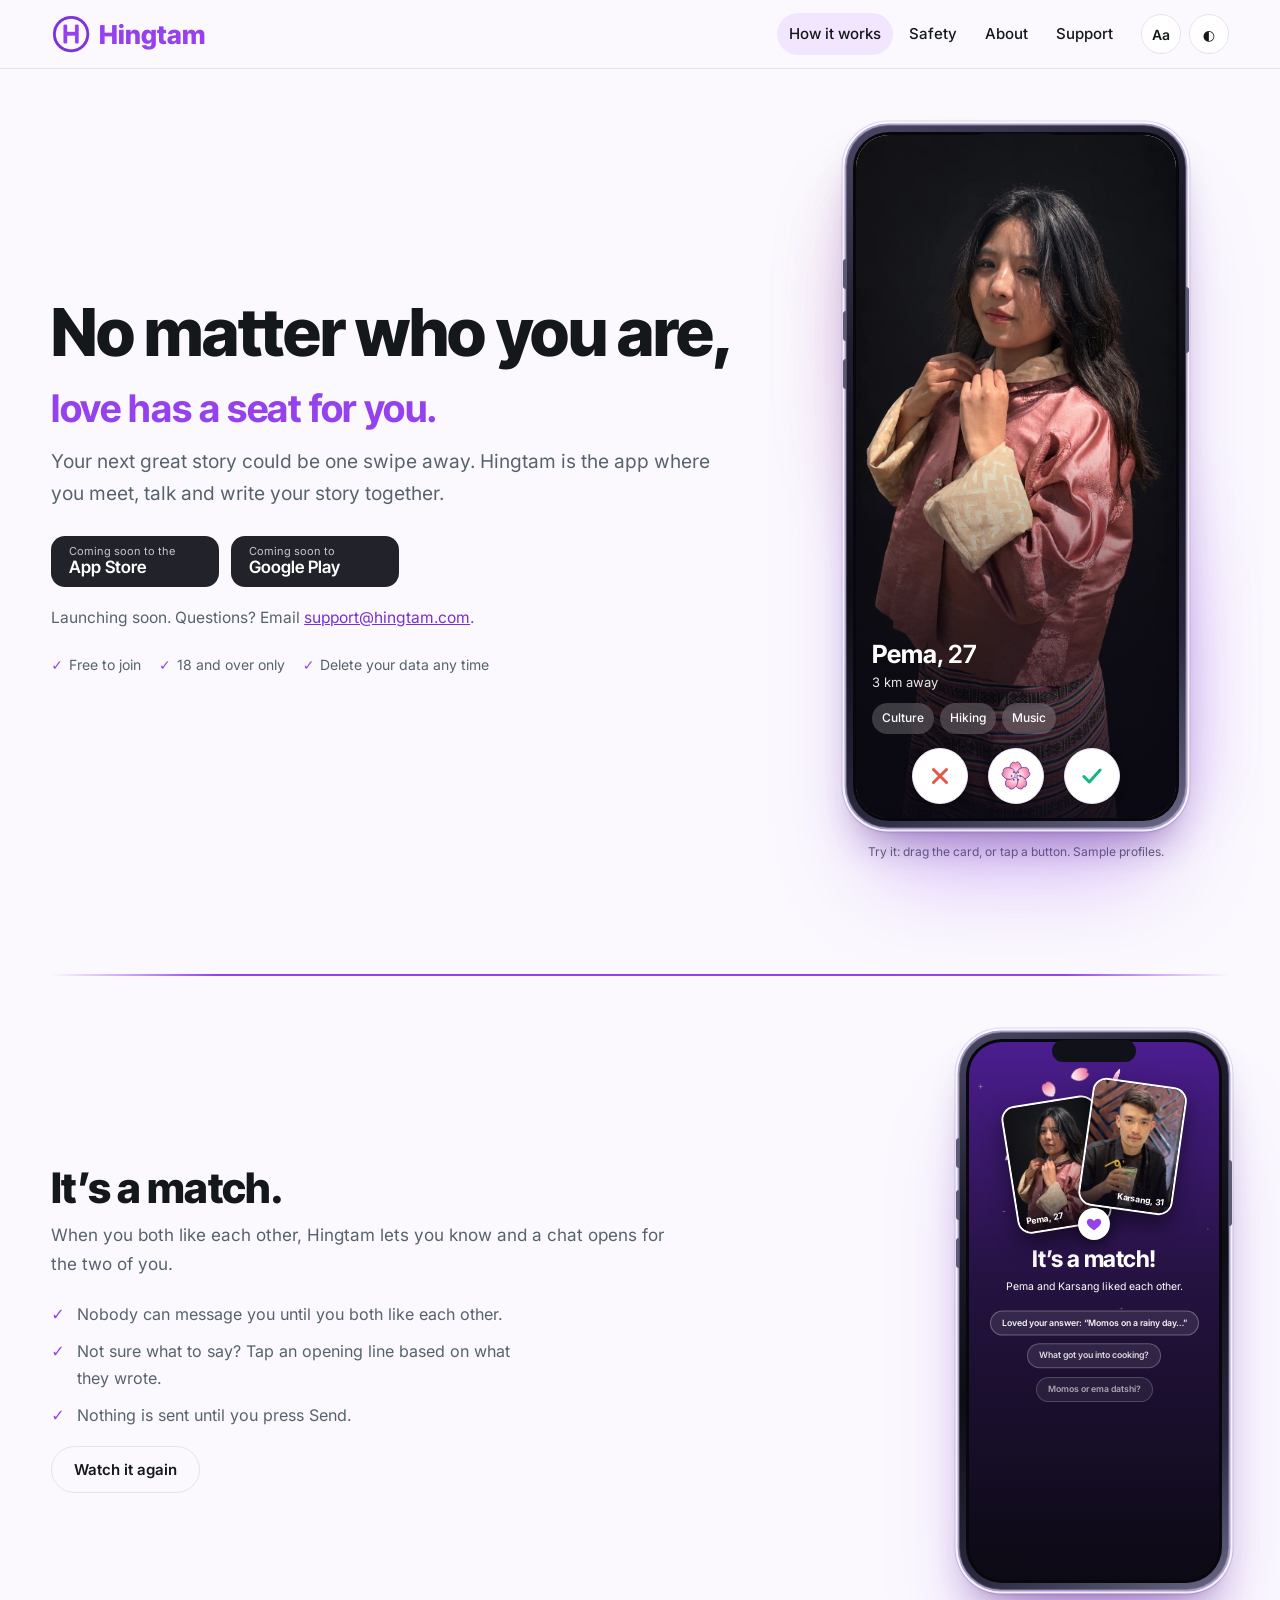
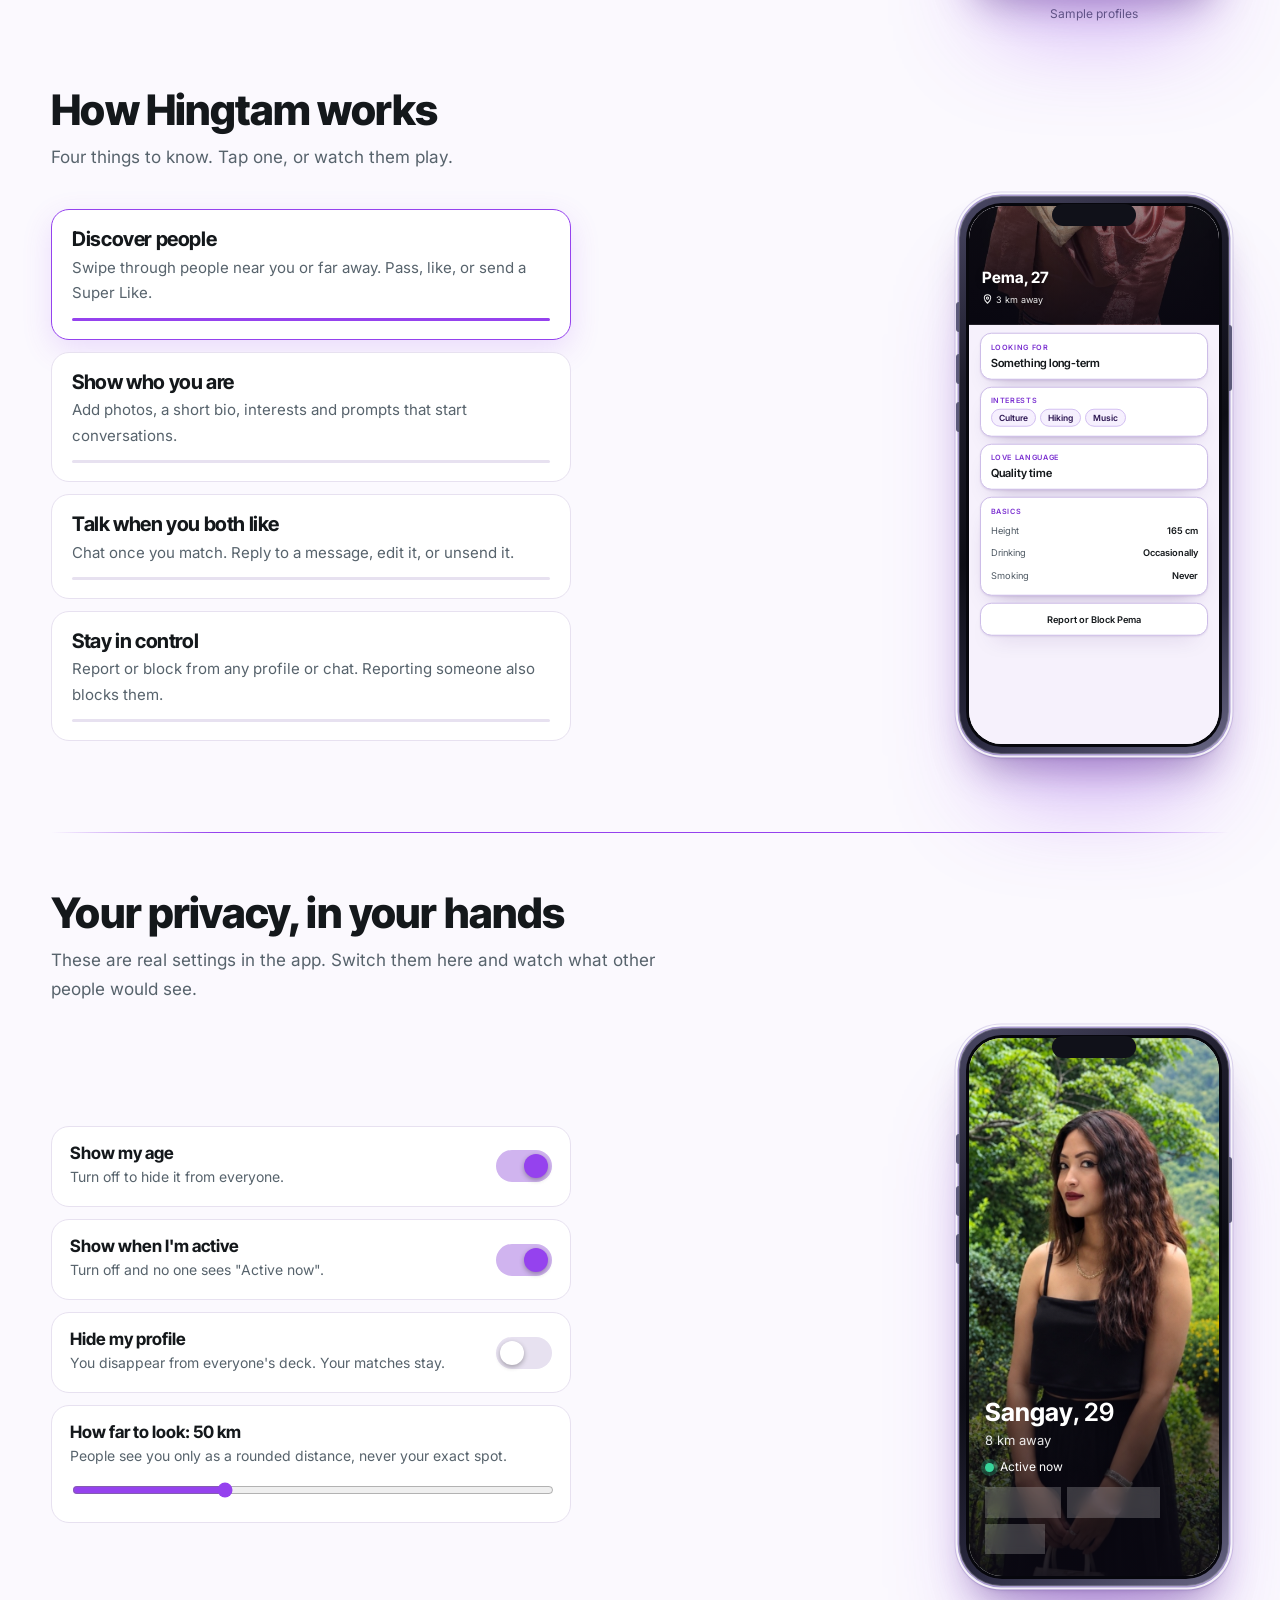
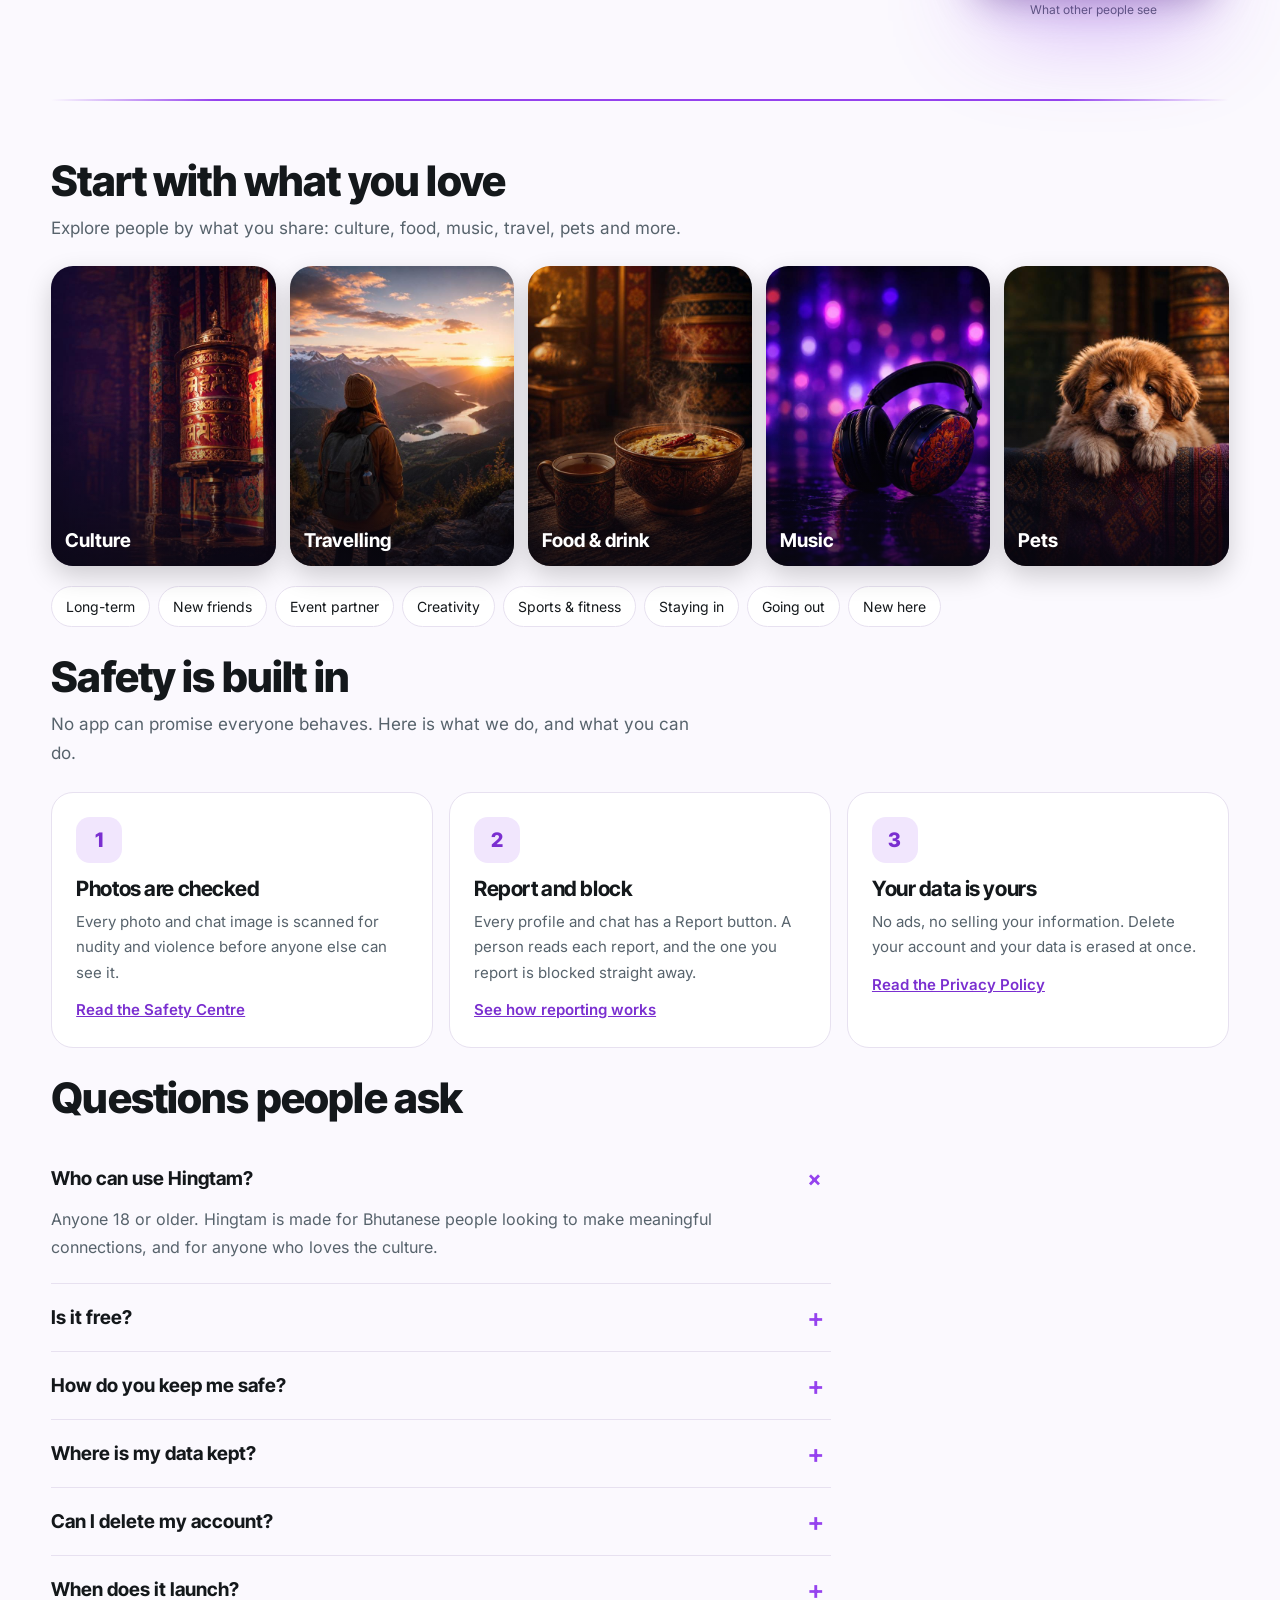
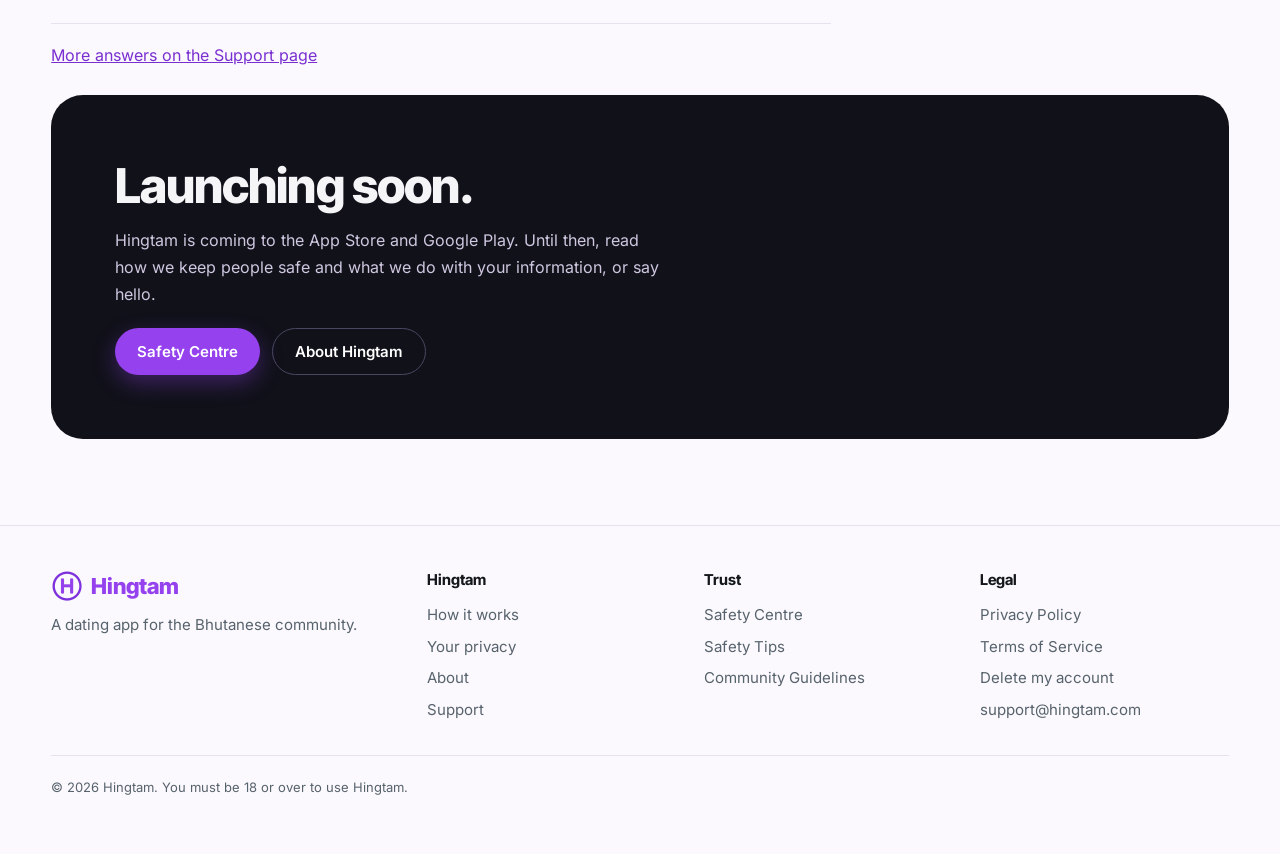
==== commit 568c4cb9: "Website: wording fixes (reply time, launch announcement, report claim, About, Safety Tips, Community" ====
--- a/index.html
+++ b/index.html
@@ -1,2 +1,2 @@
 <!doctype html>
-<html lang="en"><head><meta charset="utf-8"><meta name="viewport" content="width=device-width, initial-scale=1"><title>Hingtam: a dating app for the Bhutanese community</title><meta name="description" content="No matter who you are, love has a seat for you. Hingtam is a dating app made for the Bhutanese community and the people who love the culture."><meta name="robots" content="noindex, nofollow"><meta property="og:title" content="Hingtam: a dating app for the Bhutanese community"><meta property="og:description" content="No matter who you are, love has a seat for you. Hingtam is a dating app made for the Bhutanese community and the people who love the culture."><meta property="og:type" content="website"><meta property="og:url" content="https://hingtam.com/"><meta property="og:image" content="https://hingtam.com/assets/images/og.jpg"><meta name="twitter:card" content="summary_large_image"><link rel="icon" type="image/png" href="/assets/images/favicon.png"><link rel="preload" href="/assets/fonts/inter-400.woff2" as="font" type="font/woff2" crossorigin><link rel="stylesheet" href="/assets/site.css?v=mvner8sg"><script>if(location.hostname==="puku6157-boop.github.io"){location.replace("https://hingtam.com"+location.pathname.replace(/^\/hingtam-web/,"")+location.search+location.hash)}</script><script>try{var t=localStorage.getItem("hg-theme");if(t==="dark"||t==="light")document.documentElement.setAttribute("data-theme",t)}catch(e){}document.documentElement.classList.add("js")</script></head><body><a class="skip" href="#main">Skip to content</a><header class="site"><div class="wrap bar"><a class="brand" href="/" aria-label="Hingtam home"><img src="/assets/images/logo.png" alt="" width="40" height="40">Hingtam</a><nav class="main" id="mainNav" aria-label="Main"><a href="/#how" aria-current="page">How it works</a><a href="/safety-centre/">Safety</a><a href="/about/">About</a><a href="/support/">Support</a></nav><div class="tools"><button class="tool" id="readBtn" aria-pressed="false" title="Readable text: bigger, clearer letters" aria-label="Readable text">Aa</button><button class="tool" id="themeBtn" title="Switch light or dark" aria-label="Switch light or dark">&#9680;</button><button class="tool menu-btn" id="menuBtn" aria-expanded="false" aria-controls="mainNav" aria-label="Menu">&#9776;</button></div></div></header><main id="main"><section class="hero"><div class="wrap hero-grid"><div class="hero-copy"><div class="hero-top"><h1 class="hero-h"><span class="h1a">No matter who you are,</span><em>love has a seat for you.</em></h1><p class="lead">Your next great story could be one swipe away. Hingtam is the app where you meet, talk and write your story together.</p></div><div class="hero-bottom"><div class="cta-row"><div class="store" aria-label="App Store, coming soon"><small>Coming soon to the</small><b>App Store</b></div><div class="store" aria-label="Google Play, coming soon"><small>Coming soon to</small><b>Google Play</b></div></div><p class="soon-note">Launching soon. Questions? Email <a href="mailto:support@hingtam.com">support@hingtam.com</a>.</p><ul class="points"><li>Free to join</li><li>18 and over only</li><li>Delete your data any time</li></ul></div></div><div class="stage"><div><div class="phone"><div class="notch"></div><div class="screen"><div class="deck" id="deck"></div><div class="actions"><button class="act" id="passBtn" aria-label="Pass"><svg width="26" height="26" viewBox="0 0 24 24" fill="none" stroke="#E2574C" stroke-width="2.8" stroke-linecap="round" aria-hidden="true"><path d="M6 6l12 12M18 6L6 18"/></svg></button><button class="act" id="starBtn" aria-label="Super Like"><svg width="32" height="32" viewBox="0 0 24 24" aria-hidden="true"><defs><radialGradient id="blossomGrad" cx="50%" cy="88%" r="95%"><stop offset="0%" stop-color="#FFF3F6"/><stop offset="45%" stop-color="#FCC3D4"/><stop offset="100%" stop-color="#EE6F94"/></radialGradient></defs><path d="M12 12 C7.5 10.3 6.5 5.7 8.9 2.5 C9.9 1.3 11 1.1 12 2.3 C13 1.1 14.1 1.3 15.1 2.5 C17.5 5.7 16.5 10.3 12 12 Z" fill="url(#blossomGrad)" stroke="#6B2FB3" stroke-width=".55" stroke-linejoin="round" transform="rotate(-3 12 12)"/><path d="M12 12 C7.5 10.3 6.5 5.7 8.9 2.5 C9.9 1.3 11 1.1 12 2.3 C13 1.1 14.1 1.3 15.1 2.5 C17.5 5.7 16.5 10.3 12 12 Z" fill="url(#blossomGrad)" stroke="#6B2FB3" stroke-width=".55" stroke-linejoin="round" transform="rotate(70 12 12)"/><path d="M12 12 C7.5 10.3 6.5 5.7 8.9 2.5 C9.9 1.3 11 1.1 12 2.3 C13 1.1 14.1 1.3 15.1 2.5 C17.5 5.7 16.5 10.3 12 12 Z" fill="url(#blossomGrad)" stroke="#6B2FB3" stroke-width=".55" stroke-linejoin="round" transform="rotate(146 12 12)"/><path d="M12 12 C7.5 10.3 6.5 5.7 8.9 2.5 C9.9 1.3 11 1.1 12 2.3 C13 1.1 14.1 1.3 15.1 2.5 C17.5 5.7 16.5 10.3 12 12 Z" fill="url(#blossomGrad)" stroke="#6B2FB3" stroke-width=".55" stroke-linejoin="round" transform="rotate(214 12 12)"/><path d="M12 12 C7.5 10.3 6.5 5.7 8.9 2.5 C9.9 1.3 11 1.1 12 2.3 C13 1.1 14.1 1.3 15.1 2.5 C17.5 5.7 16.5 10.3 12 12 Z" fill="url(#blossomGrad)" stroke="#6B2FB3" stroke-width=".55" stroke-linejoin="round" transform="rotate(289 12 12)"/><circle cx="15.3" cy="12" r=".55" fill="#A5203E" stroke="#6B2FB3" stroke-width=".25"/><circle cx="13.65" cy="9.14" r=".55" fill="#A5203E" stroke="#6B2FB3" stroke-width=".25"/><circle cx="10.35" cy="9.14" r=".55" fill="#A5203E" stroke="#6B2FB3" stroke-width=".25"/><circle cx="8.7" cy="12" r=".55" fill="#A5203E" stroke="#6B2FB3" stroke-width=".25"/><circle cx="10.35" cy="14.86" r=".55" fill="#A5203E" stroke="#6B2FB3" stroke-width=".25"/><circle cx="13.65" cy="14.86" r=".55" fill="#A5203E" stroke="#6B2FB3" stroke-width=".25"/><ellipse cx="12" cy="11.7" rx=".95" ry="2" fill="#C7E0A6" stroke="#6B2FB3" stroke-width=".3"/><circle cx="12" cy="9.75" r=".55" fill="#9BC46A" stroke="#6B2FB3" stroke-width=".25"/></svg></button><button class="act" id="likeBtn" aria-label="Like"><svg width="26" height="26" viewBox="0 0 24 24" fill="none" stroke="#10B981" stroke-width="2.8" stroke-linecap="round" stroke-linejoin="round" aria-hidden="true"><path d="M4.5 12.5l5 5 10-11"/></svg></button></div></div></div><p class="sample">Try it: drag the card, or tap a button. Sample profiles.</p></div></div></div></section><div class="weave"></div><section class="block" id="match"><div class="wrap"><div class="play match"><div class="mcopy"><div class="sh" style="margin-bottom:0"><h2>It&rsquo;s a match.</h2><p>When you both like each other, Hingtam lets you know and a chat opens for the two of you.</p></div><ul class="mpoints"><li>Nobody can message you until you both like each other.</li><li>Not sure what to say? Tap an opening line based on what they wrote.</li><li>Nothing is sent until you press Send.</li></ul><div class="playrow"><button class="btn ghost" id="matchReplay" type="button">Watch it again</button></div></div><div class="phone-wrap"><div class="phone sm"><div class="notch"></div><div class="screen mscene" id="mscene" role="img" aria-label="Two profile photos fly together, burst into peach blossom petals, and the words It&rsquo;s a match appear."><div class="m-bg"></div><svg class="m-defs" width="0" height="0" aria-hidden="true" focusable="false"><defs><linearGradient id="mPetalGrad" x1="0" y1="0" x2="0" y2="1"><stop offset="0" stop-color="#EE6F94"/><stop offset=".55" stop-color="#FCC3D4"/><stop offset="1" stop-color="#FFF3F6"/></linearGradient></defs></svg><div class="m-at"><div class="m-flash"></div><div class="m-ring"></div></div><div class="m-at"><div class="m-card m-l"><img src="/assets/images/match-her.jpg" alt="" width="480" height="653"><span>Pema, 27</span></div><div class="m-card m-r"><img src="/assets/images/match-him.jpg" alt="" width="480" height="653"><span>Karsang, 31</span></div><div class="m-heart"><svg width="16" height="16" viewBox="0 0 24 24" aria-hidden="true"><path fill="#9542EE" d="M12 21s-7.5-4.6-9.6-9.2C.9 8.5 2.7 4.5 6.4 4.5c2 0 3.7 1.1 5.6 3.2 1.9-2.1 3.6-3.2 5.6-3.2 3.7 0 5.5 4 4 7.3C19.5 16.4 12 21 12 21z"/></svg></div></div><div class="m-at m-petals"></div><div class="m-text"><h3 class="m-r1">It&rsquo;s a match!</h3><p class="m-r2">Pema and Karsang liked each other.</p><div class="m-starters"><span class="m-r3">Loved your answer: &ldquo;Momos on a rainy day&hellip;&rdquo;</span><span class="m-r4">What got you into cooking?</span><span class="m-r5">Momos or ema datshi?</span></div></div><div class="m-bottom m-r6"><div class="m-send">Send a message</div><div class="m-keep">Keep Swiping</div></div></div></div><p class="sample">Sample profiles</p></div></div></div></section><section class="block" id="how"><div class="wrap"><div class="sh"><h2>How Hingtam works</h2><p>Four things to know. Tap one, or watch them play.</p></div><div class="how" id="howBox"><div class="steps" role="tablist" aria-label="How it works"><button class="step" role="tab" aria-selected="true" data-i="0"><h3>Discover people</h3><p>Swipe through people near you or far away. Pass, like, or send a Super Like.</p><div class="bar-p"><i></i></div></button><button class="step" role="tab" aria-selected="false" data-i="1"><h3>Show who you are</h3><p>Add photos, a short bio, interests and prompts that start conversations.</p><div class="bar-p"><i></i></div></button><button class="step" role="tab" aria-selected="false" data-i="2"><h3>Talk when you both like</h3><p>Chat once you match. Reply to a message, edit it, or unsend it.</p><div class="bar-p"><i></i></div></button><button class="step" role="tab" aria-selected="false" data-i="3"><h3>Stay in control</h3><p>Report or block in two taps. Reporting someone also blocks them.</p><div class="bar-p"><i></i></div></button></div><div class="phone-wrap"><div class="phone sm"><div class="notch"></div><div class="screen" style="position:relative"><div class="panel ap on" id="p0"><div class="ap-scroll s0"><div class="ap-hero" style="background-image:url(/assets/images/hero.jpg)"><i class="ap-shade"></i><div class="ap-info"><b>Pema, 27</b><span><svg width="11" height="11" viewBox="0 0 24 24" fill="none" stroke="currentColor" stroke-width="2.2" stroke-linecap="round" stroke-linejoin="round" aria-hidden="true"><path d="M12 21s-7-6.2-7-11.5A7 7 0 0 1 19 9.5C19 14.8 12 21 12 21z"/><circle cx="12" cy="9.5" r="2.5"/></svg> 3 km away</span></div><div class="ap-track"><i></i></div></div><div class="ap-pad"><div class="ap-card"><small>Looking for</small><div class="ap-big">Something long-term</div></div><div class="ap-card"><small>Interests</small><div class="ap-tags"><span>Culture</span><span>Hiking</span><span>Music</span></div></div><div class="ap-card"><small>Love language</small><div class="ap-big">Quality time</div></div><div class="ap-card"><small>Basics</small><div class="ap-facts"><div><span>Height</span><b>165 cm</b></div><div><span>Drinking</span><b>Occasionally</b></div><div><span>Smoking</span><b>Never</b></div></div></div><div class="ap-card ap-btn">Report or Block Pema</div></div></div></div><div class="panel ap" id="p1"><div class="ap-scroll s1"><div class="ap-hero short" style="background-image:url(/assets/images/hero.jpg)"><i class="ap-shade"></i><div class="ap-info"><b>Pema, 27</b><span><svg width="11" height="11" viewBox="0 0 24 24" fill="none" stroke="currentColor" stroke-width="2.2" stroke-linecap="round" stroke-linejoin="round" aria-hidden="true"><path d="M12 21s-7-6.2-7-11.5A7 7 0 0 1 19 9.5C19 14.8 12 21 12 21z"/><circle cx="12" cy="9.5" r="2.5"/></svg> 3 km away</span></div></div><div class="ap-pad"><div class="ap-card"><small>About me</small><div class="ap-text">I&rsquo;m usually found on a trail with a flask of tea.</div></div><div class="ap-card prompt"><small>A perfect Sunday</small><div class="ap-big">Ema datshi, a long walk, and no alarm clock.</div></div><div class="ap-card"><small>Interests</small><div class="ap-tags"><span>Culture</span><span>Hiking</span><span>Music</span><span>Photography</span></div></div><div class="ap-card prompt"><small>Two truths and a lie</small><div class="ap-big">I have met a takin. I cannot swim. I speak four languages.</div></div><div class="ap-card prompt"><small>The way to win me over is&hellip;</small><div class="ap-big">Cook for me, or at least try.</div></div></div></div></div><div class="panel ap" id="p2"><div class="ap-chat-head"><span class="ap-back"><svg width="18" height="18" viewBox="0 0 24 24" fill="none" stroke="currentColor" stroke-width="2.4" stroke-linecap="round" stroke-linejoin="round" aria-hidden="true"><path d="M15 5l-7 7 7 7"/></svg></span><span class="ap-ava" style="background-image:url(/assets/images/match-him.jpg)"><i></i></span><span class="ap-who"><b>Karsang</b><small>Active now</small></span><span class="ap-more"><svg width="17" height="17" viewBox="0 0 24 24" fill="currentColor" aria-hidden="true"><circle cx="5" cy="12" r="2"/><circle cx="12" cy="12" r="2"/><circle cx="19" cy="12" r="2"/></svg></span></div><div class="ap-msgs"><div class="ap-b in">Hi Pema! Your Sunday answer made me hungry.</div><div class="ap-b out"><span class="ap-quote">Hi Pema! Your Sunday answer&hellip;</span>Ha! Come to Thimphu and I will cook.</div><div class="ap-time">Edited &middot; 5:43 PM</div><div class="ap-b gone">This message was unsent</div><div class="ap-b in">Deal. Which momo place is best?</div></div><div class="ap-composer"><span class="ap-camera"><svg width="17" height="17" viewBox="0 0 24 24" fill="none" stroke="currentColor" stroke-width="2.1" stroke-linecap="round" stroke-linejoin="round" aria-hidden="true"><path d="M4 8h3l1.6-2.4h6.8L17 8h3a1 1 0 0 1 1 1v9a1 1 0 0 1-1 1H4a1 1 0 0 1-1-1V9a1 1 0 0 1 1-1z"/><circle cx="12" cy="13" r="3.6"/></svg></span><span class="ap-input">Type a message&hellip;</span><span class="ap-sendbtn"><svg width="16" height="16" viewBox="0 0 24 24" fill="currentColor" aria-hidden="true"><path d="M3.4 20.6 21 12 3.4 3.4l.1 6.7L15 12 3.5 13.9z"/></svg></span></div></div><div class="panel ap" id="p3"><div class="ap-bg" style="background-image:url(/assets/images/sangay.jpg)"><i class="ap-shade"></i><div class="ap-info"><b>Sangay, 29</b><span><svg width="11" height="11" viewBox="0 0 24 24" fill="none" stroke="currentColor" stroke-width="2.2" stroke-linecap="round" stroke-linejoin="round" aria-hidden="true"><path d="M12 21s-7-6.2-7-11.5A7 7 0 0 1 19 9.5C19 14.8 12 21 12 21z"/><circle cx="12" cy="9.5" r="2.5"/></svg> 8 km away</span></div></div><div class="ap-dim"></div><div class="ap-sheet step1"><i class="ap-grab"></i><div class="ap-row"><span class="ap-chip"><svg width="17" height="17" viewBox="0 0 24 24" fill="none" stroke="currentColor" stroke-width="2.1" stroke-linecap="round" stroke-linejoin="round" aria-hidden="true"><path d="M5 21V4M5 4h12l-2.5 4L17 12H5"/></svg></span><span class="ap-rt"><b>Report</b><small>Report Sangay&rsquo;s inappropriate behaviour</small></span><svg width="14" height="14" viewBox="0 0 24 24" fill="none" stroke="currentColor" stroke-width="2.4" stroke-linecap="round" stroke-linejoin="round" aria-hidden="true"><path d="M9 5l7 7-7 7"/></svg></div><div class="ap-row danger"><span class="ap-chip"><svg width="17" height="17" viewBox="0 0 24 24" fill="none" stroke="currentColor" stroke-width="2.1" stroke-linecap="round" aria-hidden="true"><circle cx="12" cy="12" r="9"/><path d="M5.6 5.6l12.8 12.8"/></svg></span><span class="ap-rt"><b>Block</b><small>Sangay won&rsquo;t be shown in your deck again</small></span><svg width="14" height="14" viewBox="0 0 24 24" fill="none" stroke="currentColor" stroke-width="2.4" stroke-linecap="round" stroke-linejoin="round" aria-hidden="true"><path d="M9 5l7 7-7 7"/></svg></div><div class="ap-cancel">Cancel</div></div><div class="ap-sheet step2"><i class="ap-grab"></i><div class="ap-st">Report Sangay</div><div class="ap-sx">Choose a reason. Reporting also blocks Sangay. Reports are confidential and carefully reviewed.</div><div class="ap-radio"><i></i>Spam or scam</div><div class="ap-radio on"><i></i>Inappropriate content or messages</div><div class="ap-radio"><i></i>Fake or stolen photos</div><div class="ap-radio"><i></i>Harassing or abusive behaviour</div><div class="ap-send">Send report</div><div class="ap-cancel">Cancel</div></div></div></div></div></div></div></div></section><div class="weave thin"></div><section class="block" id="privacy"><div class="wrap"><div class="sh"><h2>Your privacy, in your hands</h2><p>These are real settings in the app. Switch them here and watch what other people would see.</p></div><div class="play"><div class="toggles"><div class="trow"><div><b>Show my age</b><span>Turn off to hide it from everyone.</span></div><button class="sw" role="switch" aria-checked="true" aria-label="Show my age" data-k="age"></button></div><div class="trow"><div><b>Show when I'm active</b><span>Turn off and no one sees "Active now".</span></div><button class="sw" role="switch" aria-checked="true" aria-label="Show when I am active" data-k="active"></button></div><div class="trow"><div><b>Hide my profile</b><span>You disappear from everyone's deck. Your matches stay.</span></div><button class="sw" role="switch" aria-checked="false" aria-label="Hide my profile" data-k="hide"></button></div><div class="range"><b>How far to look: <span id="kmv">50</span> km</b><span style="color:var(--muted);font-size:14px">People see you only as a rounded distance, never your exact spot.</span><input type="range" id="km" min="5" max="150" value="50" aria-label="Distance in kilometres"></div></div><div class="phone-wrap"><div class="phone sm"><div class="notch"></div><div class="screen pv active" id="pv"><div class="card-p" style="cursor:default;background-image:url(/assets/images/sangay.jpg)"><div class="info" style="bottom:22px"><div class="nm">Sangay<span id="pvAge">, 29</span></div><div class="meta">8 km away</div><div class="act-dot">Active now</div><div class="chips"><span class="chip">Travelling</span><span class="chip">Photography</span><span class="chip">Coffee</span></div></div></div><div class="hid">Your profile is hidden.<br><span style="font:400 14px var(--body);opacity:.8">Nobody will see you in their deck.</span></div></div></div><p class="sample">What other people see</p></div></div></div></section><div class="weave"></div><section class="block" id="explore"><div class="wrap"><div class="sh"><h2>Start with what you love</h2><p>Explore people by what you share: culture, food, music, travel, pets and more.</p></div><div class="tiles"><div class="tile" tabindex="0"><img src="/assets/images/tile-culture.jpg" alt="A prayer wheel in a temple" loading="lazy"><span>Culture</span></div><div class="tile" tabindex="0"><img src="/assets/images/tile-traveling.jpg" alt="A hiker looking over mountains at sunset" loading="lazy"><span>Travelling</span></div><div class="tile" tabindex="0"><img src="/assets/images/tile-food-drink.jpg" alt="A table of food" loading="lazy"><span>Food &amp; drink</span></div><div class="tile" tabindex="0"><img src="/assets/images/tile-music.jpg" alt="Music" loading="lazy"><span>Music</span></div><div class="tile" tabindex="0"><img src="/assets/images/tile-pets.jpg" alt="A pet" loading="lazy"><span>Pets</span></div></div><div class="more"><span>Long-term</span><span>New friends</span><span>Event partner</span><span>Creativity</span><span>Sports &amp; fitness</span><span>Staying in</span><span>Going out</span><span>New here</span></div></div></section><section class="block" id="safety" style="padding-top:20px"><div class="wrap"><div class="sh"><h2>Safety is built in</h2><p>No app can promise everyone behaves. Here is what we do, and what you can do.</p></div><div class="cards3"><div class="scard"><div class="ic">1</div><h3>Photos are checked</h3><p>Every photo and chat image is scanned for nudity and violence before anyone else can see it.</p><a href="/safety-centre/">Read the Safety Centre</a></div><div class="scard"><div class="ic">2</div><h3>Report and block</h3><p>Every profile and chat has a Report button. A person reads each report, and the one you report is blocked straight away.</p><a href="/safety-centre/#report">See how reporting works</a></div><div class="scard"><div class="ic">3</div><h3>Your data is yours</h3><p>No ads, no selling your information. Delete your account and your data is erased at once.</p><a href="/privacy/">Read the Privacy Policy</a></div></div></div></section><section class="block" id="faq" style="padding-top:20px"><div class="wrap"><div class="sh"><h2>Questions people ask</h2></div><div class="faq"><details class="q" open><summary>Who can use Hingtam?</summary><p>Anyone 18 or older. Hingtam is made for Bhutanese people looking to make meaningful connections, and for anyone who loves the culture.</p></details><details class="q"><summary>Is it free?</summary><p>Yes. You can join, swipe and chat for free. Optional paid plans (Pro and Premium) add things like more daily swipes and seeing who has liked you.</p></details><details class="q"><summary>How do you keep me safe?</summary><p>Photos are checked automatically, every report is read by a person, and you can block or hide anyone. We do not run background checks, so we share safety tips and encourage you to meet in public places.</p></details><details class="q"><summary>Where is my data kept?</summary><p>On secure cloud servers in the Asia-Pacific region. We never sell your information.</p></details><details class="q"><summary>Can I delete my account?</summary><p>Yes, any time in Settings. Your profile, photos and messages are erased straight away. If you cannot open the app, see the Delete my account page.</p></details><details class="q"><summary>When does it launch?</summary><p>Soon. We will announce it on our social pages and here on the website when it is ready.</p></details></div><p style="margin-top:18px"><a href="/support/">More answers on the Support page</a></p></div></section><section class="block" style="padding-top:20px"><div class="wrap"><div class="final"><h2>Launching soon.</h2><p>Hingtam is coming to the App Store and Google Play. Until then, read how we keep people safe and what we do with your information, or say hello.</p><div class="cta-row" style="margin-top:6px"><a class="btn primary" href="/safety-centre/">Safety Centre</a><a class="btn ghost" style="color:#fff;border-color:#4a4763" href="/about/">About Hingtam</a></div></div></div></section><script type="application/json" id="home-data">{"samples":[{"name":"Pema","age":27,"distance":"3 km away","image":"/assets/images/hero.jpg","chips":["Culture","Hiking","Music"]},{"name":"Sangay","age":29,"distance":"8 km away","image":"/assets/images/sangay.jpg","chips":["Travelling","Photography","Coffee"]},{"name":"Karsang","age":31,"distance":"12 km away","image":"/assets/images/karsang.jpg","chips":["Food & drink","Cooking","Pets"]}]}</script></main><footer class="site"><div class="wrap"><div class="fcols"><div><a class="brand" href="/" style="font-size:22px"><img src="/assets/images/logo.png" alt="" width="32" height="32">Hingtam</a><p style="margin-top:10px;max-width:22em">A dating app for the Bhutanese community.</p></div><div><h4>Hingtam</h4><a href="/#how">How it works</a><a href="/#privacy">Your privacy</a><a href="/about/">About</a><a href="/support/">Support</a></div><div><h4>Trust</h4><a href="/safety-centre/">Safety Centre</a><a href="/safety-tips/">Safety Tips</a><a href="/community-guidelines/">Community Guidelines</a></div><div><h4>Legal</h4><a href="/privacy/">Privacy Policy</a><a href="/terms/">Terms of Service</a><a href="/delete-account/">Delete my account</a><a href="mailto:support@hingtam.com">support@hingtam.com</a></div></div><div class="fine">&copy; 2026 Hingtam. You must be 18 or over to use Hingtam.</div></div></footer><script src="/assets/site.js?v=mvner8sg" defer></script><script src="/assets/home.js?v=mvner8sg" defer></script></body></html>
+<html lang="en"><head><meta charset="utf-8"><meta name="viewport" content="width=device-width, initial-scale=1"><title>Hingtam: a dating app for the Bhutanese community</title><meta name="description" content="No matter who you are, love has a seat for you. Hingtam is a dating app made for the Bhutanese community and the people who love the culture."><meta name="robots" content="noindex, nofollow"><meta property="og:title" content="Hingtam: a dating app for the Bhutanese community"><meta property="og:description" content="No matter who you are, love has a seat for you. Hingtam is a dating app made for the Bhutanese community and the people who love the culture."><meta property="og:type" content="website"><meta property="og:url" content="https://hingtam.com/"><meta property="og:image" content="https://hingtam.com/assets/images/og.jpg"><meta name="twitter:card" content="summary_large_image"><link rel="icon" type="image/png" href="/assets/images/favicon.png"><link rel="preload" href="/assets/fonts/inter-400.woff2" as="font" type="font/woff2" crossorigin><link rel="stylesheet" href="/assets/site.css?v=mvnf2du2"><script>if(location.hostname==="puku6157-boop.github.io"){location.replace("https://hingtam.com"+location.pathname.replace(/^\/hingtam-web/,"")+location.search+location.hash)}</script><script>try{var t=localStorage.getItem("hg-theme");if(t==="dark"||t==="light")document.documentElement.setAttribute("data-theme",t)}catch(e){}document.documentElement.classList.add("js")</script></head><body><a class="skip" href="#main">Skip to content</a><header class="site"><div class="wrap bar"><a class="brand" href="/" aria-label="Hingtam home"><img src="/assets/images/logo.png" alt="" width="40" height="40">Hingtam</a><nav class="main" id="mainNav" aria-label="Main"><a href="/#how" aria-current="page">How it works</a><a href="/safety-centre/">Safety</a><a href="/about/">About</a><a href="/support/">Support</a></nav><div class="tools"><button class="tool" id="readBtn" aria-pressed="false" title="Readable text: bigger, clearer letters" aria-label="Readable text">Aa</button><button class="tool" id="themeBtn" title="Switch light or dark" aria-label="Switch light or dark">&#9680;</button><button class="tool menu-btn" id="menuBtn" aria-expanded="false" aria-controls="mainNav" aria-label="Menu">&#9776;</button></div></div></header><main id="main"><section class="hero"><div class="wrap hero-grid"><div class="hero-copy"><div class="hero-top"><h1 class="hero-h"><span class="h1a">No matter who you are,</span><em>love has a seat for you.</em></h1><p class="lead">Your next great story could be one swipe away. Hingtam is the app where you meet, talk and write your story together.</p></div><div class="hero-bottom"><div class="cta-row"><div class="store" aria-label="App Store, coming soon"><small>Coming soon to the</small><b>App Store</b></div><div class="store" aria-label="Google Play, coming soon"><small>Coming soon to</small><b>Google Play</b></div></div><p class="soon-note">Launching soon. Questions? Email <a href="mailto:support@hingtam.com">support@hingtam.com</a>.</p><ul class="points"><li>Free to join</li><li>18 and over only</li><li>Delete your data any time</li></ul></div></div><div class="stage"><div><div class="phone"><div class="notch"></div><div class="screen"><div class="deck" id="deck"></div><div class="actions"><button class="act" id="passBtn" aria-label="Pass"><svg width="26" height="26" viewBox="0 0 24 24" fill="none" stroke="#E2574C" stroke-width="2.8" stroke-linecap="round" aria-hidden="true"><path d="M6 6l12 12M18 6L6 18"/></svg></button><button class="act" id="starBtn" aria-label="Super Like"><svg width="32" height="32" viewBox="0 0 24 24" aria-hidden="true"><defs><radialGradient id="blossomGrad" cx="50%" cy="88%" r="95%"><stop offset="0%" stop-color="#FFF3F6"/><stop offset="45%" stop-color="#FCC3D4"/><stop offset="100%" stop-color="#EE6F94"/></radialGradient></defs><path d="M12 12 C7.5 10.3 6.5 5.7 8.9 2.5 C9.9 1.3 11 1.1 12 2.3 C13 1.1 14.1 1.3 15.1 2.5 C17.5 5.7 16.5 10.3 12 12 Z" fill="url(#blossomGrad)" stroke="#6B2FB3" stroke-width=".55" stroke-linejoin="round" transform="rotate(-3 12 12)"/><path d="M12 12 C7.5 10.3 6.5 5.7 8.9 2.5 C9.9 1.3 11 1.1 12 2.3 C13 1.1 14.1 1.3 15.1 2.5 C17.5 5.7 16.5 10.3 12 12 Z" fill="url(#blossomGrad)" stroke="#6B2FB3" stroke-width=".55" stroke-linejoin="round" transform="rotate(70 12 12)"/><path d="M12 12 C7.5 10.3 6.5 5.7 8.9 2.5 C9.9 1.3 11 1.1 12 2.3 C13 1.1 14.1 1.3 15.1 2.5 C17.5 5.7 16.5 10.3 12 12 Z" fill="url(#blossomGrad)" stroke="#6B2FB3" stroke-width=".55" stroke-linejoin="round" transform="rotate(146 12 12)"/><path d="M12 12 C7.5 10.3 6.5 5.7 8.9 2.5 C9.9 1.3 11 1.1 12 2.3 C13 1.1 14.1 1.3 15.1 2.5 C17.5 5.7 16.5 10.3 12 12 Z" fill="url(#blossomGrad)" stroke="#6B2FB3" stroke-width=".55" stroke-linejoin="round" transform="rotate(214 12 12)"/><path d="M12 12 C7.5 10.3 6.5 5.7 8.9 2.5 C9.9 1.3 11 1.1 12 2.3 C13 1.1 14.1 1.3 15.1 2.5 C17.5 5.7 16.5 10.3 12 12 Z" fill="url(#blossomGrad)" stroke="#6B2FB3" stroke-width=".55" stroke-linejoin="round" transform="rotate(289 12 12)"/><circle cx="15.3" cy="12" r=".55" fill="#A5203E" stroke="#6B2FB3" stroke-width=".25"/><circle cx="13.65" cy="9.14" r=".55" fill="#A5203E" stroke="#6B2FB3" stroke-width=".25"/><circle cx="10.35" cy="9.14" r=".55" fill="#A5203E" stroke="#6B2FB3" stroke-width=".25"/><circle cx="8.7" cy="12" r=".55" fill="#A5203E" stroke="#6B2FB3" stroke-width=".25"/><circle cx="10.35" cy="14.86" r=".55" fill="#A5203E" stroke="#6B2FB3" stroke-width=".25"/><circle cx="13.65" cy="14.86" r=".55" fill="#A5203E" stroke="#6B2FB3" stroke-width=".25"/><ellipse cx="12" cy="11.7" rx=".95" ry="2" fill="#C7E0A6" stroke="#6B2FB3" stroke-width=".3"/><circle cx="12" cy="9.75" r=".55" fill="#9BC46A" stroke="#6B2FB3" stroke-width=".25"/></svg></button><button class="act" id="likeBtn" aria-label="Like"><svg width="26" height="26" viewBox="0 0 24 24" fill="none" stroke="#10B981" stroke-width="2.8" stroke-linecap="round" stroke-linejoin="round" aria-hidden="true"><path d="M4.5 12.5l5 5 10-11"/></svg></button></div></div></div><p class="sample">Try it: drag the card, or tap a button. Sample profiles.</p></div></div></div></section><div class="weave"></div><section class="block" id="match"><div class="wrap"><div class="play match"><div class="mcopy"><div class="sh" style="margin-bottom:0"><h2>It&rsquo;s a match.</h2><p>When you both like each other, Hingtam lets you know and a chat opens for the two of you.</p></div><ul class="mpoints"><li>Nobody can message you until you both like each other.</li><li>Not sure what to say? Tap an opening line based on what they wrote.</li><li>Nothing is sent until you press Send.</li></ul><div class="playrow"><button class="btn ghost" id="matchReplay" type="button">Watch it again</button></div></div><div class="phone-wrap"><div class="phone sm"><div class="notch"></div><div class="screen mscene" id="mscene" role="img" aria-label="Two profile photos fly together, burst into peach blossom petals, and the words It&rsquo;s a match appear."><div class="m-bg"></div><svg class="m-defs" width="0" height="0" aria-hidden="true" focusable="false"><defs><linearGradient id="mPetalGrad" x1="0" y1="0" x2="0" y2="1"><stop offset="0" stop-color="#EE6F94"/><stop offset=".55" stop-color="#FCC3D4"/><stop offset="1" stop-color="#FFF3F6"/></linearGradient></defs></svg><div class="m-at"><div class="m-flash"></div><div class="m-ring"></div></div><div class="m-at"><div class="m-card m-l"><img src="/assets/images/match-her.jpg" alt="" width="480" height="653"><span>Pema, 27</span></div><div class="m-card m-r"><img src="/assets/images/match-him.jpg" alt="" width="480" height="653"><span>Karsang, 31</span></div><div class="m-heart"><svg width="16" height="16" viewBox="0 0 24 24" aria-hidden="true"><path fill="#9542EE" d="M12 21s-7.5-4.6-9.6-9.2C.9 8.5 2.7 4.5 6.4 4.5c2 0 3.7 1.1 5.6 3.2 1.9-2.1 3.6-3.2 5.6-3.2 3.7 0 5.5 4 4 7.3C19.5 16.4 12 21 12 21z"/></svg></div></div><div class="m-at m-petals"></div><div class="m-text"><h3 class="m-r1">It&rsquo;s a match!</h3><p class="m-r2">Pema and Karsang liked each other.</p><div class="m-starters"><span class="m-r3">Loved your answer: &ldquo;Momos on a rainy day&hellip;&rdquo;</span><span class="m-r4">What got you into cooking?</span><span class="m-r5">Momos or ema datshi?</span></div></div><div class="m-bottom m-r6"><div class="m-send">Send a message</div><div class="m-keep">Keep Swiping</div></div></div></div><p class="sample">Sample profiles</p></div></div></div></section><section class="block" id="how"><div class="wrap"><div class="sh"><h2>How Hingtam works</h2><p>Four things to know. Tap one, or watch them play.</p></div><div class="how" id="howBox"><div class="steps" role="tablist" aria-label="How it works"><button class="step" role="tab" aria-selected="true" data-i="0"><h3>Discover people</h3><p>Swipe through people near you or far away. Pass, like, or send a Super Like.</p><div class="bar-p"><i></i></div></button><button class="step" role="tab" aria-selected="false" data-i="1"><h3>Show who you are</h3><p>Add photos, a short bio, interests and prompts that start conversations.</p><div class="bar-p"><i></i></div></button><button class="step" role="tab" aria-selected="false" data-i="2"><h3>Talk when you both like</h3><p>Chat once you match. Reply to a message, edit it, or unsend it.</p><div class="bar-p"><i></i></div></button><button class="step" role="tab" aria-selected="false" data-i="3"><h3>Stay in control</h3><p>Report or block from any profile or chat. Reporting someone also blocks them.</p><div class="bar-p"><i></i></div></button></div><div class="phone-wrap"><div class="phone sm"><div class="notch"></div><div class="screen" style="position:relative"><div class="panel ap on" id="p0"><div class="ap-scroll s0"><div class="ap-hero" style="background-image:url(/assets/images/hero.jpg)"><i class="ap-shade"></i><div class="ap-info"><b>Pema, 27</b><span><svg width="11" height="11" viewBox="0 0 24 24" fill="none" stroke="currentColor" stroke-width="2.2" stroke-linecap="round" stroke-linejoin="round" aria-hidden="true"><path d="M12 21s-7-6.2-7-11.5A7 7 0 0 1 19 9.5C19 14.8 12 21 12 21z"/><circle cx="12" cy="9.5" r="2.5"/></svg> 3 km away</span></div><div class="ap-track"><i></i></div></div><div class="ap-pad"><div class="ap-card"><small>Looking for</small><div class="ap-big">Something long-term</div></div><div class="ap-card"><small>Interests</small><div class="ap-tags"><span>Culture</span><span>Hiking</span><span>Music</span></div></div><div class="ap-card"><small>Love language</small><div class="ap-big">Quality time</div></div><div class="ap-card"><small>Basics</small><div class="ap-facts"><div><span>Height</span><b>165 cm</b></div><div><span>Drinking</span><b>Occasionally</b></div><div><span>Smoking</span><b>Never</b></div></div></div><div class="ap-card ap-btn">Report or Block Pema</div></div></div></div><div class="panel ap" id="p1"><div class="ap-scroll s1"><div class="ap-hero short" style="background-image:url(/assets/images/hero.jpg)"><i class="ap-shade"></i><div class="ap-info"><b>Pema, 27</b><span><svg width="11" height="11" viewBox="0 0 24 24" fill="none" stroke="currentColor" stroke-width="2.2" stroke-linecap="round" stroke-linejoin="round" aria-hidden="true"><path d="M12 21s-7-6.2-7-11.5A7 7 0 0 1 19 9.5C19 14.8 12 21 12 21z"/><circle cx="12" cy="9.5" r="2.5"/></svg> 3 km away</span></div></div><div class="ap-pad"><div class="ap-card"><small>About me</small><div class="ap-text">I&rsquo;m usually found on a trail with a flask of tea.</div></div><div class="ap-card prompt"><small>A perfect Sunday</small><div class="ap-big">Ema datshi, a long walk, and no alarm clock.</div></div><div class="ap-card"><small>Interests</small><div class="ap-tags"><span>Culture</span><span>Hiking</span><span>Music</span><span>Photography</span></div></div><div class="ap-card prompt"><small>Two truths and a lie</small><div class="ap-big">I have met a takin. I cannot swim. I speak four languages.</div></div><div class="ap-card prompt"><small>The way to win me over is&hellip;</small><div class="ap-big">Cook for me, or at least try.</div></div></div></div></div><div class="panel ap" id="p2"><div class="ap-chat-head"><span class="ap-back"><svg width="18" height="18" viewBox="0 0 24 24" fill="none" stroke="currentColor" stroke-width="2.4" stroke-linecap="round" stroke-linejoin="round" aria-hidden="true"><path d="M15 5l-7 7 7 7"/></svg></span><span class="ap-ava" style="background-image:url(/assets/images/match-him.jpg)"><i></i></span><span class="ap-who"><b>Karsang</b><small>Active now</small></span><span class="ap-more"><svg width="17" height="17" viewBox="0 0 24 24" fill="currentColor" aria-hidden="true"><circle cx="5" cy="12" r="2"/><circle cx="12" cy="12" r="2"/><circle cx="19" cy="12" r="2"/></svg></span></div><div class="ap-msgs"><div class="ap-b in">Hi Pema! Your Sunday answer made me hungry.</div><div class="ap-b out"><span class="ap-quote">Hi Pema! Your Sunday answer&hellip;</span>Ha! Come to Thimphu and I will cook.</div><div class="ap-time">Edited &middot; 5:43 PM</div><div class="ap-b gone">This message was unsent</div><div class="ap-b in">Deal. Which momo place is best?</div></div><div class="ap-composer"><span class="ap-camera"><svg width="17" height="17" viewBox="0 0 24 24" fill="none" stroke="currentColor" stroke-width="2.1" stroke-linecap="round" stroke-linejoin="round" aria-hidden="true"><path d="M4 8h3l1.6-2.4h6.8L17 8h3a1 1 0 0 1 1 1v9a1 1 0 0 1-1 1H4a1 1 0 0 1-1-1V9a1 1 0 0 1 1-1z"/><circle cx="12" cy="13" r="3.6"/></svg></span><span class="ap-input">Type a message&hellip;</span><span class="ap-sendbtn"><svg width="16" height="16" viewBox="0 0 24 24" fill="currentColor" aria-hidden="true"><path d="M3.4 20.6 21 12 3.4 3.4l.1 6.7L15 12 3.5 13.9z"/></svg></span></div></div><div class="panel ap" id="p3"><div class="ap-bg" style="background-image:url(/assets/images/sangay.jpg)"><i class="ap-shade"></i><div class="ap-info"><b>Sangay, 29</b><span><svg width="11" height="11" viewBox="0 0 24 24" fill="none" stroke="currentColor" stroke-width="2.2" stroke-linecap="round" stroke-linejoin="round" aria-hidden="true"><path d="M12 21s-7-6.2-7-11.5A7 7 0 0 1 19 9.5C19 14.8 12 21 12 21z"/><circle cx="12" cy="9.5" r="2.5"/></svg> 8 km away</span></div></div><div class="ap-dim"></div><div class="ap-sheet step1"><i class="ap-grab"></i><div class="ap-row"><span class="ap-chip"><svg width="17" height="17" viewBox="0 0 24 24" fill="none" stroke="currentColor" stroke-width="2.1" stroke-linecap="round" stroke-linejoin="round" aria-hidden="true"><path d="M5 21V4M5 4h12l-2.5 4L17 12H5"/></svg></span><span class="ap-rt"><b>Report</b><small>Report Sangay&rsquo;s inappropriate behaviour</small></span><svg width="14" height="14" viewBox="0 0 24 24" fill="none" stroke="currentColor" stroke-width="2.4" stroke-linecap="round" stroke-linejoin="round" aria-hidden="true"><path d="M9 5l7 7-7 7"/></svg></div><div class="ap-row danger"><span class="ap-chip"><svg width="17" height="17" viewBox="0 0 24 24" fill="none" stroke="currentColor" stroke-width="2.1" stroke-linecap="round" aria-hidden="true"><circle cx="12" cy="12" r="9"/><path d="M5.6 5.6l12.8 12.8"/></svg></span><span class="ap-rt"><b>Block</b><small>Sangay won&rsquo;t be shown in your deck again</small></span><svg width="14" height="14" viewBox="0 0 24 24" fill="none" stroke="currentColor" stroke-width="2.4" stroke-linecap="round" stroke-linejoin="round" aria-hidden="true"><path d="M9 5l7 7-7 7"/></svg></div><div class="ap-cancel">Cancel</div></div><div class="ap-sheet step2"><i class="ap-grab"></i><div class="ap-st">Report Sangay</div><div class="ap-sx">Choose a reason. Reporting also blocks Sangay. Reports are confidential and carefully reviewed.</div><div class="ap-radio"><i></i>Spam or scam</div><div class="ap-radio on"><i></i>Inappropriate content or messages</div><div class="ap-radio"><i></i>Fake or stolen photos</div><div class="ap-radio"><i></i>Harassing or abusive behaviour</div><div class="ap-send">Send report</div><div class="ap-cancel">Cancel</div></div></div></div></div></div></div></div></section><div class="weave thin"></div><section class="block" id="privacy"><div class="wrap"><div class="sh"><h2>Your privacy, in your hands</h2><p>These are real settings in the app. Switch them here and watch what other people would see.</p></div><div class="play"><div class="toggles"><div class="trow"><div><b>Show my age</b><span>Turn off to hide it from everyone.</span></div><button class="sw" role="switch" aria-checked="true" aria-label="Show my age" data-k="age"></button></div><div class="trow"><div><b>Show when I'm active</b><span>Turn off and no one sees "Active now".</span></div><button class="sw" role="switch" aria-checked="true" aria-label="Show when I am active" data-k="active"></button></div><div class="trow"><div><b>Hide my profile</b><span>You disappear from everyone's deck. Your matches stay.</span></div><button class="sw" role="switch" aria-checked="false" aria-label="Hide my profile" data-k="hide"></button></div><div class="range"><b>How far to look: <span id="kmv">50</span> km</b><span style="color:var(--muted);font-size:14px">People see you only as a rounded distance, never your exact spot.</span><input type="range" id="km" min="5" max="150" value="50" aria-label="Distance in kilometres"></div></div><div class="phone-wrap"><div class="phone sm"><div class="notch"></div><div class="screen pv active" id="pv"><div class="card-p" style="cursor:default;background-image:url(/assets/images/sangay.jpg)"><div class="info" style="bottom:22px"><div class="nm">Sangay<span id="pvAge">, 29</span></div><div class="meta">8 km away</div><div class="act-dot">Active now</div><div class="chips"><span class="chip">Travelling</span><span class="chip">Photography</span><span class="chip">Coffee</span></div></div></div><div class="hid">Your profile is hidden.<br><span style="font:400 14px var(--body);opacity:.8">Nobody will see you in their deck.</span></div></div></div><p class="sample">What other people see</p></div></div></div></section><div class="weave"></div><section class="block" id="explore"><div class="wrap"><div class="sh"><h2>Start with what you love</h2><p>Explore people by what you share: culture, food, music, travel, pets and more.</p></div><div class="tiles"><div class="tile" tabindex="0"><img src="/assets/images/tile-culture.jpg" alt="A prayer wheel in a temple" loading="lazy"><span>Culture</span></div><div class="tile" tabindex="0"><img src="/assets/images/tile-traveling.jpg" alt="A hiker looking over mountains at sunset" loading="lazy"><span>Travelling</span></div><div class="tile" tabindex="0"><img src="/assets/images/tile-food-drink.jpg" alt="A table of food" loading="lazy"><span>Food &amp; drink</span></div><div class="tile" tabindex="0"><img src="/assets/images/tile-music.jpg" alt="Music" loading="lazy"><span>Music</span></div><div class="tile" tabindex="0"><img src="/assets/images/tile-pets.jpg" alt="A pet" loading="lazy"><span>Pets</span></div></div><div class="more"><span>Long-term</span><span>New friends</span><span>Event partner</span><span>Creativity</span><span>Sports &amp; fitness</span><span>Staying in</span><span>Going out</span><span>New here</span></div></div></section><section class="block" id="safety" style="padding-top:20px"><div class="wrap"><div class="sh"><h2>Safety is built in</h2><p>No app can promise everyone behaves. Here is what we do, and what you can do.</p></div><div class="cards3"><div class="scard"><div class="ic">1</div><h3>Photos are checked</h3><p>Every photo and chat image is scanned for nudity and violence before anyone else can see it.</p><a href="/safety-centre/">Read the Safety Centre</a></div><div class="scard"><div class="ic">2</div><h3>Report and block</h3><p>Every profile and chat has a Report button. A person reads each report, and the one you report is blocked straight away.</p><a href="/safety-centre/#report">See how reporting works</a></div><div class="scard"><div class="ic">3</div><h3>Your data is yours</h3><p>No ads, no selling your information. Delete your account and your data is erased at once.</p><a href="/privacy/">Read the Privacy Policy</a></div></div></div></section><section class="block" id="faq" style="padding-top:20px"><div class="wrap"><div class="sh"><h2>Questions people ask</h2></div><div class="faq"><details class="q" open><summary>Who can use Hingtam?</summary><p>Anyone 18 or older. Hingtam is made for Bhutanese people looking to make meaningful connections, and for anyone who loves the culture.</p></details><details class="q"><summary>Is it free?</summary><p>Yes. You can join, swipe and chat for free. Optional paid plans (Pro and Premium) add things like more daily swipes and seeing who has liked you.</p></details><details class="q"><summary>How do you keep me safe?</summary><p>Photos are checked automatically, every report is read by a person, and you can block or hide anyone. We do not run background checks, so we share safety tips and encourage you to meet in public places.</p></details><details class="q"><summary>Where is my data kept?</summary><p>On secure cloud servers in the Asia-Pacific region. We never sell your information.</p></details><details class="q"><summary>Can I delete my account?</summary><p>Yes, any time in Settings. Your profile, photos and messages are erased straight away. If you cannot open the app, see the Delete my account page.</p></details><details class="q"><summary>When does it launch?</summary><p>Soon. We will announce the launch here on the website as soon as it is ready.</p></details></div><p style="margin-top:18px"><a href="/support/">More answers on the Support page</a></p></div></section><section class="block" style="padding-top:20px"><div class="wrap"><div class="final"><h2>Launching soon.</h2><p>Hingtam is coming to the App Store and Google Play. Until then, read how we keep people safe and what we do with your information, or say hello.</p><div class="cta-row" style="margin-top:6px"><a class="btn primary" href="/safety-centre/">Safety Centre</a><a class="btn ghost" style="color:#fff;border-color:#4a4763" href="/about/">About Hingtam</a></div></div></div></section><script type="application/json" id="home-data">{"samples":[{"name":"Pema","age":27,"distance":"3 km away","image":"/assets/images/hero.jpg","chips":["Culture","Hiking","Music"]},{"name":"Sangay","age":29,"distance":"8 km away","image":"/assets/images/sangay.jpg","chips":["Travelling","Photography","Coffee"]},{"name":"Karsang","age":31,"distance":"12 km away","image":"/assets/images/karsang.jpg","chips":["Food & drink","Cooking","Pets"]}]}</script></main><footer class="site"><div class="wrap"><div class="fcols"><div><a class="brand" href="/" style="font-size:22px"><img src="/assets/images/logo.png" alt="" width="32" height="32">Hingtam</a><p style="margin-top:10px;max-width:22em">A dating app for the Bhutanese community.</p></div><div><h4>Hingtam</h4><a href="/#how">How it works</a><a href="/#privacy">Your privacy</a><a href="/about/">About</a><a href="/support/">Support</a></div><div><h4>Trust</h4><a href="/safety-centre/">Safety Centre</a><a href="/safety-tips/">Safety Tips</a><a href="/community-guidelines/">Community Guidelines</a></div><div><h4>Legal</h4><a href="/privacy/">Privacy Policy</a><a href="/terms/">Terms of Service</a><a href="/delete-account/">Delete my account</a><a href="mailto:support@hingtam.com">support@hingtam.com</a></div></div><div class="fine">&copy; 2026 Hingtam. You must be 18 or over to use Hingtam.</div></div></footer><script src="/assets/site.js?v=mvnf2du2" defer></script><script src="/assets/home.js?v=mvnf2du2" defer></script></body></html>
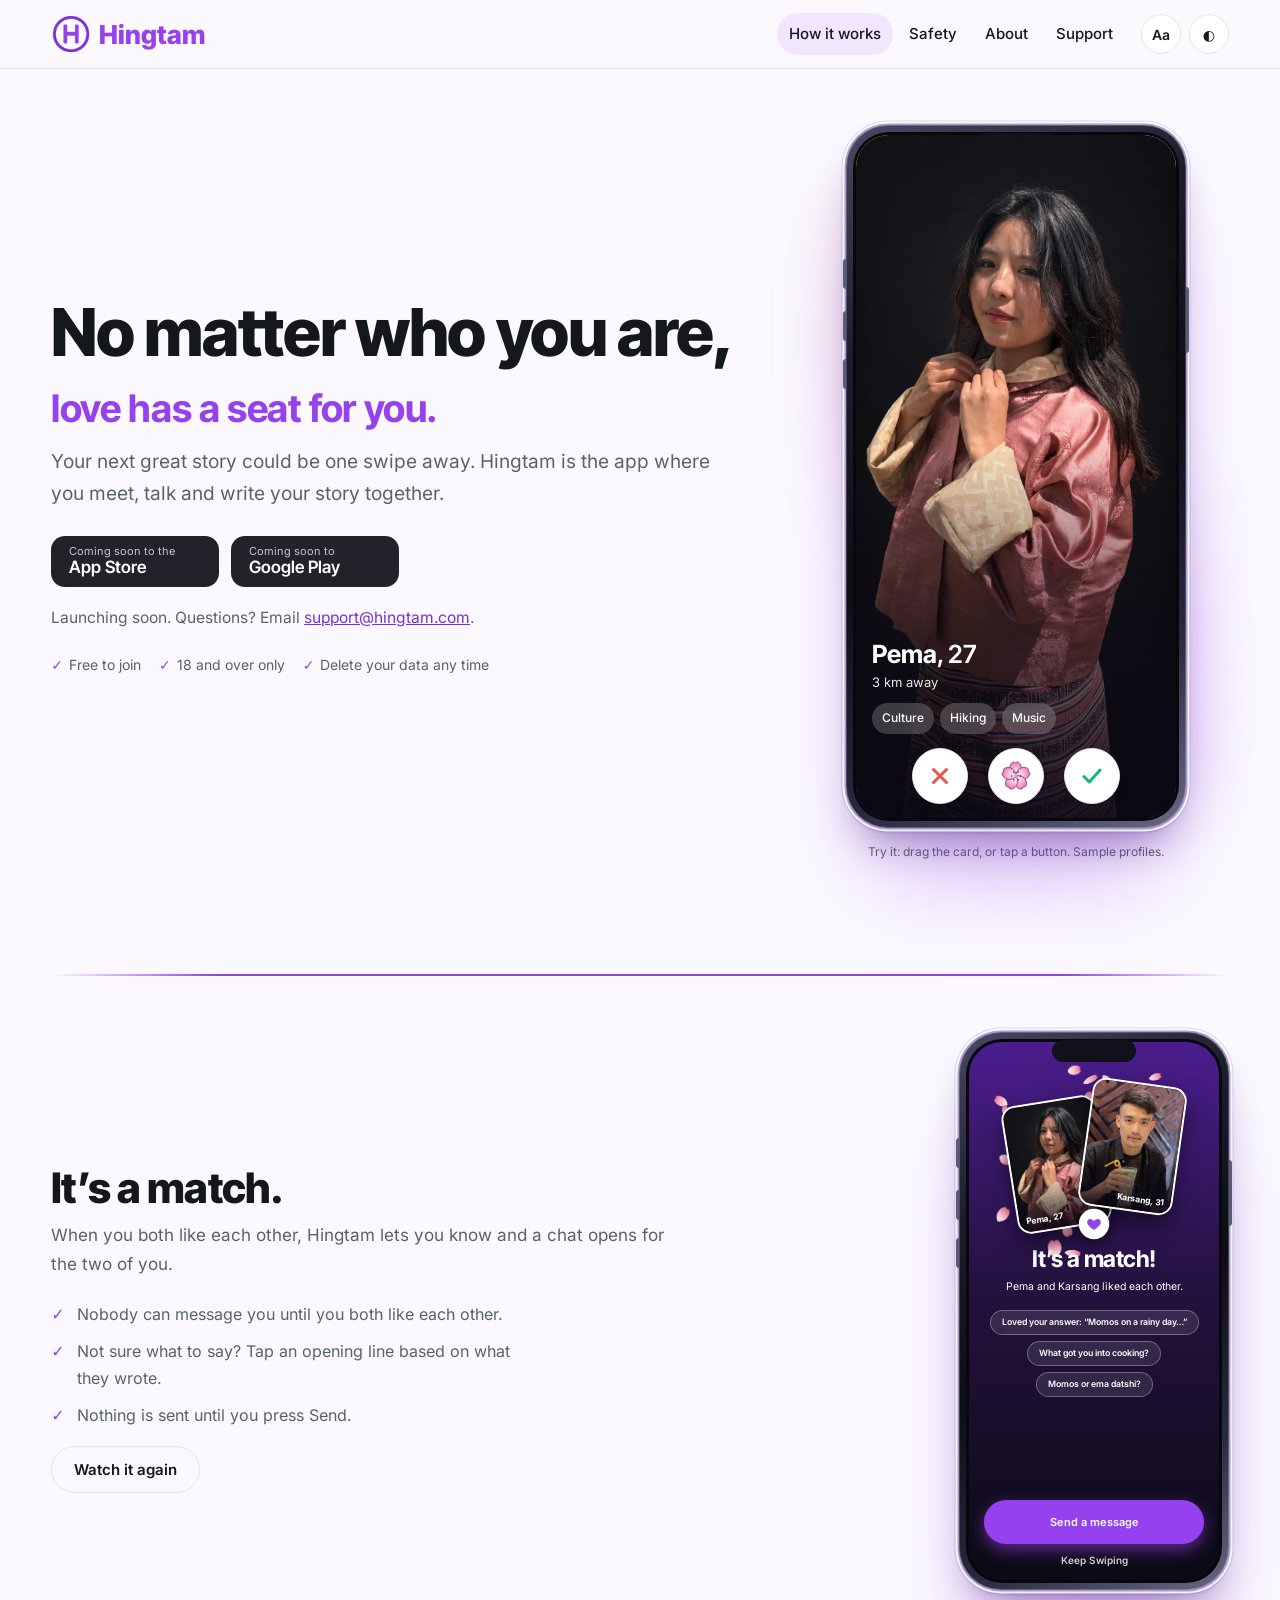
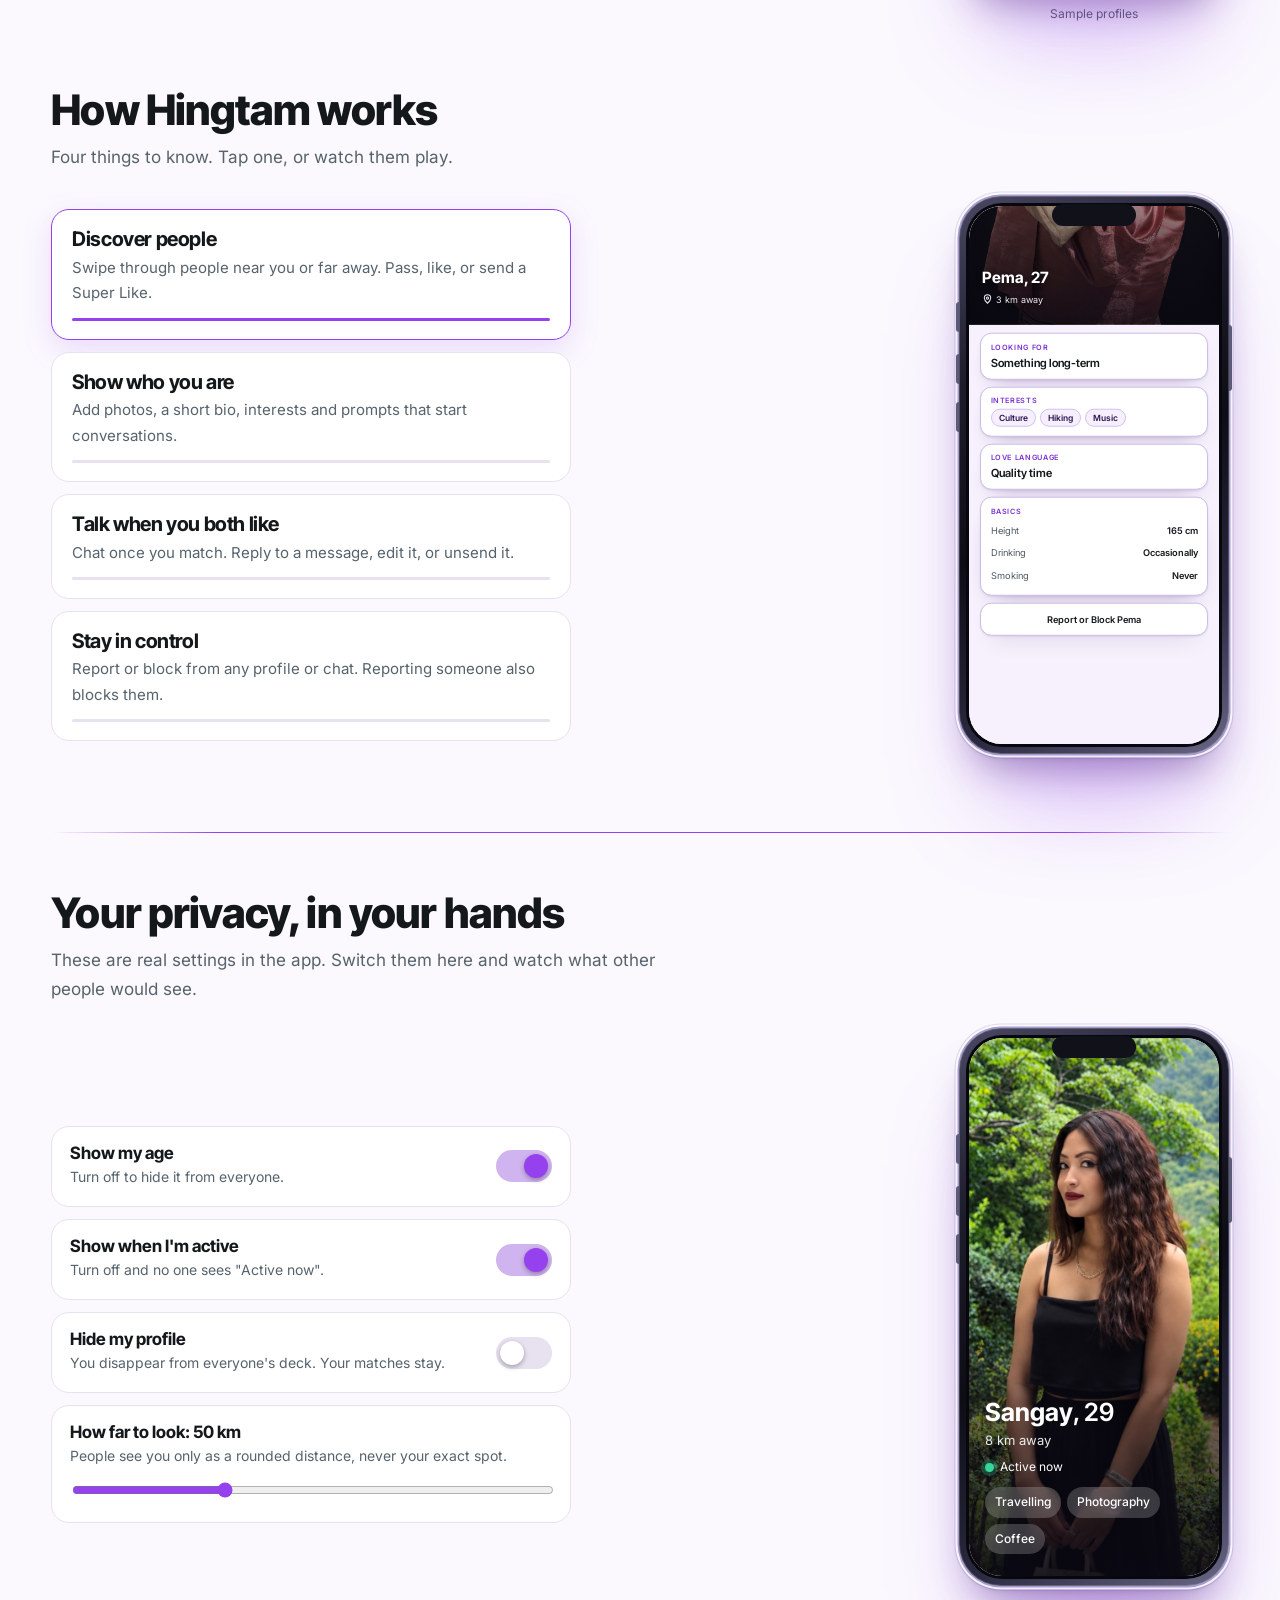
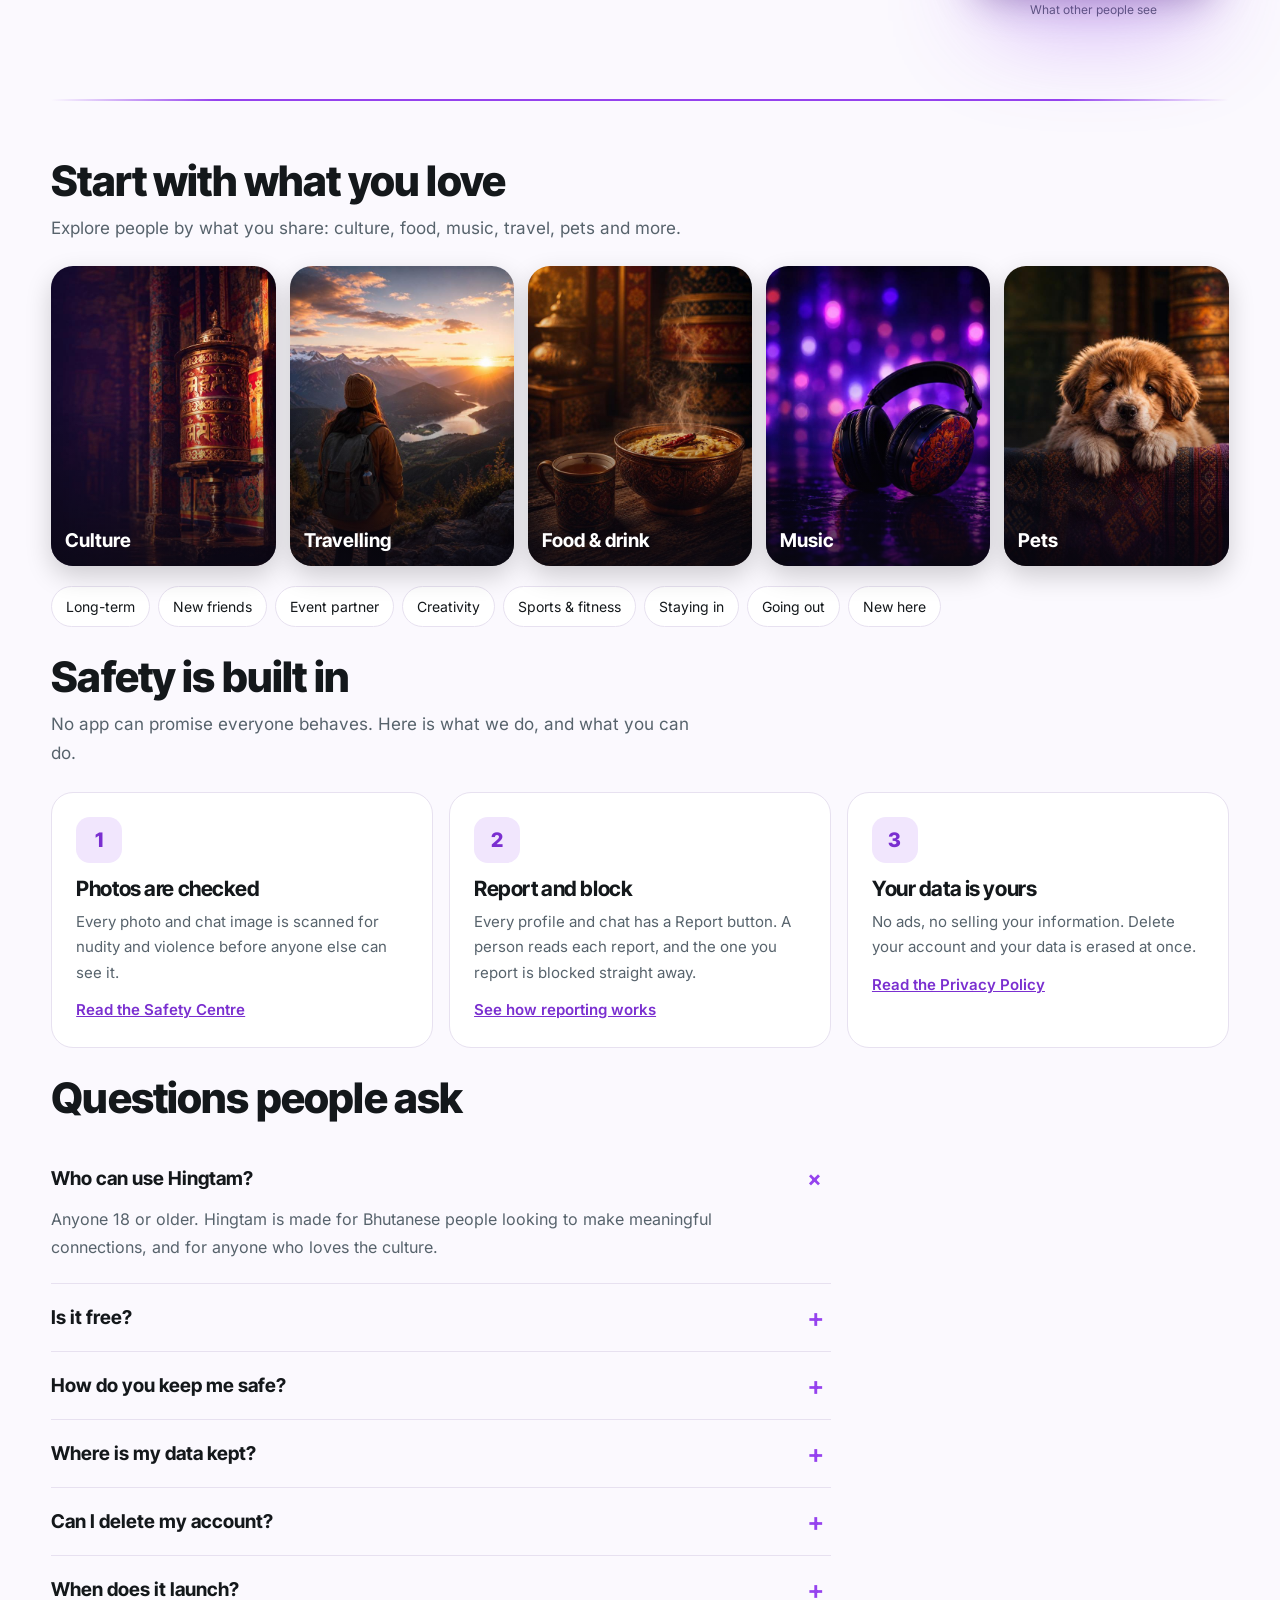
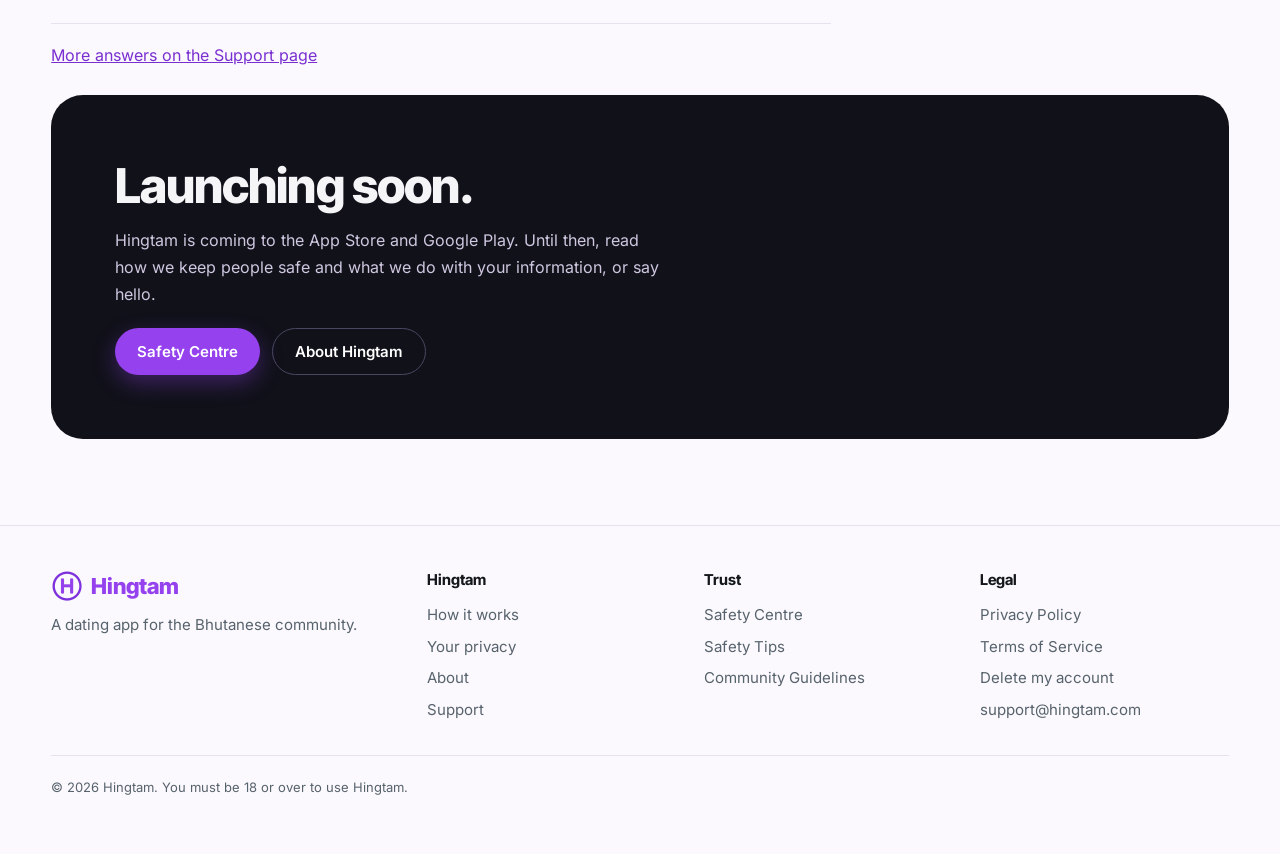
==== commit c2781b7e: "Community Guidelines updated (honesty, respect, what you post, zero tolerance, reporting and appeals" ====
--- a/index.html
+++ b/index.html
@@ -1,2 +1,2 @@
 <!doctype html>
-<html lang="en"><head><meta charset="utf-8"><meta name="viewport" content="width=device-width, initial-scale=1"><title>Hingtam: a dating app for the Bhutanese community</title><meta name="description" content="No matter who you are, love has a seat for you. Hingtam is a dating app made for the Bhutanese community and the people who love the culture."><meta name="robots" content="noindex, nofollow"><meta property="og:title" content="Hingtam: a dating app for the Bhutanese community"><meta property="og:description" content="No matter who you are, love has a seat for you. Hingtam is a dating app made for the Bhutanese community and the people who love the culture."><meta property="og:type" content="website"><meta property="og:url" content="https://hingtam.com/"><meta property="og:image" content="https://hingtam.com/assets/images/og.jpg"><meta name="twitter:card" content="summary_large_image"><link rel="icon" type="image/png" href="/assets/images/favicon.png"><link rel="preload" href="/assets/fonts/inter-400.woff2" as="font" type="font/woff2" crossorigin><link rel="stylesheet" href="/assets/site.css?v=mvnf2du2"><script>if(location.hostname==="puku6157-boop.github.io"){location.replace("https://hingtam.com"+location.pathname.replace(/^\/hingtam-web/,"")+location.search+location.hash)}</script><script>try{var t=localStorage.getItem("hg-theme");if(t==="dark"||t==="light")document.documentElement.setAttribute("data-theme",t)}catch(e){}document.documentElement.classList.add("js")</script></head><body><a class="skip" href="#main">Skip to content</a><header class="site"><div class="wrap bar"><a class="brand" href="/" aria-label="Hingtam home"><img src="/assets/images/logo.png" alt="" width="40" height="40">Hingtam</a><nav class="main" id="mainNav" aria-label="Main"><a href="/#how" aria-current="page">How it works</a><a href="/safety-centre/">Safety</a><a href="/about/">About</a><a href="/support/">Support</a></nav><div class="tools"><button class="tool" id="readBtn" aria-pressed="false" title="Readable text: bigger, clearer letters" aria-label="Readable text">Aa</button><button class="tool" id="themeBtn" title="Switch light or dark" aria-label="Switch light or dark">&#9680;</button><button class="tool menu-btn" id="menuBtn" aria-expanded="false" aria-controls="mainNav" aria-label="Menu">&#9776;</button></div></div></header><main id="main"><section class="hero"><div class="wrap hero-grid"><div class="hero-copy"><div class="hero-top"><h1 class="hero-h"><span class="h1a">No matter who you are,</span><em>love has a seat for you.</em></h1><p class="lead">Your next great story could be one swipe away. Hingtam is the app where you meet, talk and write your story together.</p></div><div class="hero-bottom"><div class="cta-row"><div class="store" aria-label="App Store, coming soon"><small>Coming soon to the</small><b>App Store</b></div><div class="store" aria-label="Google Play, coming soon"><small>Coming soon to</small><b>Google Play</b></div></div><p class="soon-note">Launching soon. Questions? Email <a href="mailto:support@hingtam.com">support@hingtam.com</a>.</p><ul class="points"><li>Free to join</li><li>18 and over only</li><li>Delete your data any time</li></ul></div></div><div class="stage"><div><div class="phone"><div class="notch"></div><div class="screen"><div class="deck" id="deck"></div><div class="actions"><button class="act" id="passBtn" aria-label="Pass"><svg width="26" height="26" viewBox="0 0 24 24" fill="none" stroke="#E2574C" stroke-width="2.8" stroke-linecap="round" aria-hidden="true"><path d="M6 6l12 12M18 6L6 18"/></svg></button><button class="act" id="starBtn" aria-label="Super Like"><svg width="32" height="32" viewBox="0 0 24 24" aria-hidden="true"><defs><radialGradient id="blossomGrad" cx="50%" cy="88%" r="95%"><stop offset="0%" stop-color="#FFF3F6"/><stop offset="45%" stop-color="#FCC3D4"/><stop offset="100%" stop-color="#EE6F94"/></radialGradient></defs><path d="M12 12 C7.5 10.3 6.5 5.7 8.9 2.5 C9.9 1.3 11 1.1 12 2.3 C13 1.1 14.1 1.3 15.1 2.5 C17.5 5.7 16.5 10.3 12 12 Z" fill="url(#blossomGrad)" stroke="#6B2FB3" stroke-width=".55" stroke-linejoin="round" transform="rotate(-3 12 12)"/><path d="M12 12 C7.5 10.3 6.5 5.7 8.9 2.5 C9.9 1.3 11 1.1 12 2.3 C13 1.1 14.1 1.3 15.1 2.5 C17.5 5.7 16.5 10.3 12 12 Z" fill="url(#blossomGrad)" stroke="#6B2FB3" stroke-width=".55" stroke-linejoin="round" transform="rotate(70 12 12)"/><path d="M12 12 C7.5 10.3 6.5 5.7 8.9 2.5 C9.9 1.3 11 1.1 12 2.3 C13 1.1 14.1 1.3 15.1 2.5 C17.5 5.7 16.5 10.3 12 12 Z" fill="url(#blossomGrad)" stroke="#6B2FB3" stroke-width=".55" stroke-linejoin="round" transform="rotate(146 12 12)"/><path d="M12 12 C7.5 10.3 6.5 5.7 8.9 2.5 C9.9 1.3 11 1.1 12 2.3 C13 1.1 14.1 1.3 15.1 2.5 C17.5 5.7 16.5 10.3 12 12 Z" fill="url(#blossomGrad)" stroke="#6B2FB3" stroke-width=".55" stroke-linejoin="round" transform="rotate(214 12 12)"/><path d="M12 12 C7.5 10.3 6.5 5.7 8.9 2.5 C9.9 1.3 11 1.1 12 2.3 C13 1.1 14.1 1.3 15.1 2.5 C17.5 5.7 16.5 10.3 12 12 Z" fill="url(#blossomGrad)" stroke="#6B2FB3" stroke-width=".55" stroke-linejoin="round" transform="rotate(289 12 12)"/><circle cx="15.3" cy="12" r=".55" fill="#A5203E" stroke="#6B2FB3" stroke-width=".25"/><circle cx="13.65" cy="9.14" r=".55" fill="#A5203E" stroke="#6B2FB3" stroke-width=".25"/><circle cx="10.35" cy="9.14" r=".55" fill="#A5203E" stroke="#6B2FB3" stroke-width=".25"/><circle cx="8.7" cy="12" r=".55" fill="#A5203E" stroke="#6B2FB3" stroke-width=".25"/><circle cx="10.35" cy="14.86" r=".55" fill="#A5203E" stroke="#6B2FB3" stroke-width=".25"/><circle cx="13.65" cy="14.86" r=".55" fill="#A5203E" stroke="#6B2FB3" stroke-width=".25"/><ellipse cx="12" cy="11.7" rx=".95" ry="2" fill="#C7E0A6" stroke="#6B2FB3" stroke-width=".3"/><circle cx="12" cy="9.75" r=".55" fill="#9BC46A" stroke="#6B2FB3" stroke-width=".25"/></svg></button><button class="act" id="likeBtn" aria-label="Like"><svg width="26" height="26" viewBox="0 0 24 24" fill="none" stroke="#10B981" stroke-width="2.8" stroke-linecap="round" stroke-linejoin="round" aria-hidden="true"><path d="M4.5 12.5l5 5 10-11"/></svg></button></div></div></div><p class="sample">Try it: drag the card, or tap a button. Sample profiles.</p></div></div></div></section><div class="weave"></div><section class="block" id="match"><div class="wrap"><div class="play match"><div class="mcopy"><div class="sh" style="margin-bottom:0"><h2>It&rsquo;s a match.</h2><p>When you both like each other, Hingtam lets you know and a chat opens for the two of you.</p></div><ul class="mpoints"><li>Nobody can message you until you both like each other.</li><li>Not sure what to say? Tap an opening line based on what they wrote.</li><li>Nothing is sent until you press Send.</li></ul><div class="playrow"><button class="btn ghost" id="matchReplay" type="button">Watch it again</button></div></div><div class="phone-wrap"><div class="phone sm"><div class="notch"></div><div class="screen mscene" id="mscene" role="img" aria-label="Two profile photos fly together, burst into peach blossom petals, and the words It&rsquo;s a match appear."><div class="m-bg"></div><svg class="m-defs" width="0" height="0" aria-hidden="true" focusable="false"><defs><linearGradient id="mPetalGrad" x1="0" y1="0" x2="0" y2="1"><stop offset="0" stop-color="#EE6F94"/><stop offset=".55" stop-color="#FCC3D4"/><stop offset="1" stop-color="#FFF3F6"/></linearGradient></defs></svg><div class="m-at"><div class="m-flash"></div><div class="m-ring"></div></div><div class="m-at"><div class="m-card m-l"><img src="/assets/images/match-her.jpg" alt="" width="480" height="653"><span>Pema, 27</span></div><div class="m-card m-r"><img src="/assets/images/match-him.jpg" alt="" width="480" height="653"><span>Karsang, 31</span></div><div class="m-heart"><svg width="16" height="16" viewBox="0 0 24 24" aria-hidden="true"><path fill="#9542EE" d="M12 21s-7.5-4.6-9.6-9.2C.9 8.5 2.7 4.5 6.4 4.5c2 0 3.7 1.1 5.6 3.2 1.9-2.1 3.6-3.2 5.6-3.2 3.7 0 5.5 4 4 7.3C19.5 16.4 12 21 12 21z"/></svg></div></div><div class="m-at m-petals"></div><div class="m-text"><h3 class="m-r1">It&rsquo;s a match!</h3><p class="m-r2">Pema and Karsang liked each other.</p><div class="m-starters"><span class="m-r3">Loved your answer: &ldquo;Momos on a rainy day&hellip;&rdquo;</span><span class="m-r4">What got you into cooking?</span><span class="m-r5">Momos or ema datshi?</span></div></div><div class="m-bottom m-r6"><div class="m-send">Send a message</div><div class="m-keep">Keep Swiping</div></div></div></div><p class="sample">Sample profiles</p></div></div></div></section><section class="block" id="how"><div class="wrap"><div class="sh"><h2>How Hingtam works</h2><p>Four things to know. Tap one, or watch them play.</p></div><div class="how" id="howBox"><div class="steps" role="tablist" aria-label="How it works"><button class="step" role="tab" aria-selected="true" data-i="0"><h3>Discover people</h3><p>Swipe through people near you or far away. Pass, like, or send a Super Like.</p><div class="bar-p"><i></i></div></button><button class="step" role="tab" aria-selected="false" data-i="1"><h3>Show who you are</h3><p>Add photos, a short bio, interests and prompts that start conversations.</p><div class="bar-p"><i></i></div></button><button class="step" role="tab" aria-selected="false" data-i="2"><h3>Talk when you both like</h3><p>Chat once you match. Reply to a message, edit it, or unsend it.</p><div class="bar-p"><i></i></div></button><button class="step" role="tab" aria-selected="false" data-i="3"><h3>Stay in control</h3><p>Report or block from any profile or chat. Reporting someone also blocks them.</p><div class="bar-p"><i></i></div></button></div><div class="phone-wrap"><div class="phone sm"><div class="notch"></div><div class="screen" style="position:relative"><div class="panel ap on" id="p0"><div class="ap-scroll s0"><div class="ap-hero" style="background-image:url(/assets/images/hero.jpg)"><i class="ap-shade"></i><div class="ap-info"><b>Pema, 27</b><span><svg width="11" height="11" viewBox="0 0 24 24" fill="none" stroke="currentColor" stroke-width="2.2" stroke-linecap="round" stroke-linejoin="round" aria-hidden="true"><path d="M12 21s-7-6.2-7-11.5A7 7 0 0 1 19 9.5C19 14.8 12 21 12 21z"/><circle cx="12" cy="9.5" r="2.5"/></svg> 3 km away</span></div><div class="ap-track"><i></i></div></div><div class="ap-pad"><div class="ap-card"><small>Looking for</small><div class="ap-big">Something long-term</div></div><div class="ap-card"><small>Interests</small><div class="ap-tags"><span>Culture</span><span>Hiking</span><span>Music</span></div></div><div class="ap-card"><small>Love language</small><div class="ap-big">Quality time</div></div><div class="ap-card"><small>Basics</small><div class="ap-facts"><div><span>Height</span><b>165 cm</b></div><div><span>Drinking</span><b>Occasionally</b></div><div><span>Smoking</span><b>Never</b></div></div></div><div class="ap-card ap-btn">Report or Block Pema</div></div></div></div><div class="panel ap" id="p1"><div class="ap-scroll s1"><div class="ap-hero short" style="background-image:url(/assets/images/hero.jpg)"><i class="ap-shade"></i><div class="ap-info"><b>Pema, 27</b><span><svg width="11" height="11" viewBox="0 0 24 24" fill="none" stroke="currentColor" stroke-width="2.2" stroke-linecap="round" stroke-linejoin="round" aria-hidden="true"><path d="M12 21s-7-6.2-7-11.5A7 7 0 0 1 19 9.5C19 14.8 12 21 12 21z"/><circle cx="12" cy="9.5" r="2.5"/></svg> 3 km away</span></div></div><div class="ap-pad"><div class="ap-card"><small>About me</small><div class="ap-text">I&rsquo;m usually found on a trail with a flask of tea.</div></div><div class="ap-card prompt"><small>A perfect Sunday</small><div class="ap-big">Ema datshi, a long walk, and no alarm clock.</div></div><div class="ap-card"><small>Interests</small><div class="ap-tags"><span>Culture</span><span>Hiking</span><span>Music</span><span>Photography</span></div></div><div class="ap-card prompt"><small>Two truths and a lie</small><div class="ap-big">I have met a takin. I cannot swim. I speak four languages.</div></div><div class="ap-card prompt"><small>The way to win me over is&hellip;</small><div class="ap-big">Cook for me, or at least try.</div></div></div></div></div><div class="panel ap" id="p2"><div class="ap-chat-head"><span class="ap-back"><svg width="18" height="18" viewBox="0 0 24 24" fill="none" stroke="currentColor" stroke-width="2.4" stroke-linecap="round" stroke-linejoin="round" aria-hidden="true"><path d="M15 5l-7 7 7 7"/></svg></span><span class="ap-ava" style="background-image:url(/assets/images/match-him.jpg)"><i></i></span><span class="ap-who"><b>Karsang</b><small>Active now</small></span><span class="ap-more"><svg width="17" height="17" viewBox="0 0 24 24" fill="currentColor" aria-hidden="true"><circle cx="5" cy="12" r="2"/><circle cx="12" cy="12" r="2"/><circle cx="19" cy="12" r="2"/></svg></span></div><div class="ap-msgs"><div class="ap-b in">Hi Pema! Your Sunday answer made me hungry.</div><div class="ap-b out"><span class="ap-quote">Hi Pema! Your Sunday answer&hellip;</span>Ha! Come to Thimphu and I will cook.</div><div class="ap-time">Edited &middot; 5:43 PM</div><div class="ap-b gone">This message was unsent</div><div class="ap-b in">Deal. Which momo place is best?</div></div><div class="ap-composer"><span class="ap-camera"><svg width="17" height="17" viewBox="0 0 24 24" fill="none" stroke="currentColor" stroke-width="2.1" stroke-linecap="round" stroke-linejoin="round" aria-hidden="true"><path d="M4 8h3l1.6-2.4h6.8L17 8h3a1 1 0 0 1 1 1v9a1 1 0 0 1-1 1H4a1 1 0 0 1-1-1V9a1 1 0 0 1 1-1z"/><circle cx="12" cy="13" r="3.6"/></svg></span><span class="ap-input">Type a message&hellip;</span><span class="ap-sendbtn"><svg width="16" height="16" viewBox="0 0 24 24" fill="currentColor" aria-hidden="true"><path d="M3.4 20.6 21 12 3.4 3.4l.1 6.7L15 12 3.5 13.9z"/></svg></span></div></div><div class="panel ap" id="p3"><div class="ap-bg" style="background-image:url(/assets/images/sangay.jpg)"><i class="ap-shade"></i><div class="ap-info"><b>Sangay, 29</b><span><svg width="11" height="11" viewBox="0 0 24 24" fill="none" stroke="currentColor" stroke-width="2.2" stroke-linecap="round" stroke-linejoin="round" aria-hidden="true"><path d="M12 21s-7-6.2-7-11.5A7 7 0 0 1 19 9.5C19 14.8 12 21 12 21z"/><circle cx="12" cy="9.5" r="2.5"/></svg> 8 km away</span></div></div><div class="ap-dim"></div><div class="ap-sheet step1"><i class="ap-grab"></i><div class="ap-row"><span class="ap-chip"><svg width="17" height="17" viewBox="0 0 24 24" fill="none" stroke="currentColor" stroke-width="2.1" stroke-linecap="round" stroke-linejoin="round" aria-hidden="true"><path d="M5 21V4M5 4h12l-2.5 4L17 12H5"/></svg></span><span class="ap-rt"><b>Report</b><small>Report Sangay&rsquo;s inappropriate behaviour</small></span><svg width="14" height="14" viewBox="0 0 24 24" fill="none" stroke="currentColor" stroke-width="2.4" stroke-linecap="round" stroke-linejoin="round" aria-hidden="true"><path d="M9 5l7 7-7 7"/></svg></div><div class="ap-row danger"><span class="ap-chip"><svg width="17" height="17" viewBox="0 0 24 24" fill="none" stroke="currentColor" stroke-width="2.1" stroke-linecap="round" aria-hidden="true"><circle cx="12" cy="12" r="9"/><path d="M5.6 5.6l12.8 12.8"/></svg></span><span class="ap-rt"><b>Block</b><small>Sangay won&rsquo;t be shown in your deck again</small></span><svg width="14" height="14" viewBox="0 0 24 24" fill="none" stroke="currentColor" stroke-width="2.4" stroke-linecap="round" stroke-linejoin="round" aria-hidden="true"><path d="M9 5l7 7-7 7"/></svg></div><div class="ap-cancel">Cancel</div></div><div class="ap-sheet step2"><i class="ap-grab"></i><div class="ap-st">Report Sangay</div><div class="ap-sx">Choose a reason. Reporting also blocks Sangay. Reports are confidential and carefully reviewed.</div><div class="ap-radio"><i></i>Spam or scam</div><div class="ap-radio on"><i></i>Inappropriate content or messages</div><div class="ap-radio"><i></i>Fake or stolen photos</div><div class="ap-radio"><i></i>Harassing or abusive behaviour</div><div class="ap-send">Send report</div><div class="ap-cancel">Cancel</div></div></div></div></div></div></div></div></section><div class="weave thin"></div><section class="block" id="privacy"><div class="wrap"><div class="sh"><h2>Your privacy, in your hands</h2><p>These are real settings in the app. Switch them here and watch what other people would see.</p></div><div class="play"><div class="toggles"><div class="trow"><div><b>Show my age</b><span>Turn off to hide it from everyone.</span></div><button class="sw" role="switch" aria-checked="true" aria-label="Show my age" data-k="age"></button></div><div class="trow"><div><b>Show when I'm active</b><span>Turn off and no one sees "Active now".</span></div><button class="sw" role="switch" aria-checked="true" aria-label="Show when I am active" data-k="active"></button></div><div class="trow"><div><b>Hide my profile</b><span>You disappear from everyone's deck. Your matches stay.</span></div><button class="sw" role="switch" aria-checked="false" aria-label="Hide my profile" data-k="hide"></button></div><div class="range"><b>How far to look: <span id="kmv">50</span> km</b><span style="color:var(--muted);font-size:14px">People see you only as a rounded distance, never your exact spot.</span><input type="range" id="km" min="5" max="150" value="50" aria-label="Distance in kilometres"></div></div><div class="phone-wrap"><div class="phone sm"><div class="notch"></div><div class="screen pv active" id="pv"><div class="card-p" style="cursor:default;background-image:url(/assets/images/sangay.jpg)"><div class="info" style="bottom:22px"><div class="nm">Sangay<span id="pvAge">, 29</span></div><div class="meta">8 km away</div><div class="act-dot">Active now</div><div class="chips"><span class="chip">Travelling</span><span class="chip">Photography</span><span class="chip">Coffee</span></div></div></div><div class="hid">Your profile is hidden.<br><span style="font:400 14px var(--body);opacity:.8">Nobody will see you in their deck.</span></div></div></div><p class="sample">What other people see</p></div></div></div></section><div class="weave"></div><section class="block" id="explore"><div class="wrap"><div class="sh"><h2>Start with what you love</h2><p>Explore people by what you share: culture, food, music, travel, pets and more.</p></div><div class="tiles"><div class="tile" tabindex="0"><img src="/assets/images/tile-culture.jpg" alt="A prayer wheel in a temple" loading="lazy"><span>Culture</span></div><div class="tile" tabindex="0"><img src="/assets/images/tile-traveling.jpg" alt="A hiker looking over mountains at sunset" loading="lazy"><span>Travelling</span></div><div class="tile" tabindex="0"><img src="/assets/images/tile-food-drink.jpg" alt="A table of food" loading="lazy"><span>Food &amp; drink</span></div><div class="tile" tabindex="0"><img src="/assets/images/tile-music.jpg" alt="Music" loading="lazy"><span>Music</span></div><div class="tile" tabindex="0"><img src="/assets/images/tile-pets.jpg" alt="A pet" loading="lazy"><span>Pets</span></div></div><div class="more"><span>Long-term</span><span>New friends</span><span>Event partner</span><span>Creativity</span><span>Sports &amp; fitness</span><span>Staying in</span><span>Going out</span><span>New here</span></div></div></section><section class="block" id="safety" style="padding-top:20px"><div class="wrap"><div class="sh"><h2>Safety is built in</h2><p>No app can promise everyone behaves. Here is what we do, and what you can do.</p></div><div class="cards3"><div class="scard"><div class="ic">1</div><h3>Photos are checked</h3><p>Every photo and chat image is scanned for nudity and violence before anyone else can see it.</p><a href="/safety-centre/">Read the Safety Centre</a></div><div class="scard"><div class="ic">2</div><h3>Report and block</h3><p>Every profile and chat has a Report button. A person reads each report, and the one you report is blocked straight away.</p><a href="/safety-centre/#report">See how reporting works</a></div><div class="scard"><div class="ic">3</div><h3>Your data is yours</h3><p>No ads, no selling your information. Delete your account and your data is erased at once.</p><a href="/privacy/">Read the Privacy Policy</a></div></div></div></section><section class="block" id="faq" style="padding-top:20px"><div class="wrap"><div class="sh"><h2>Questions people ask</h2></div><div class="faq"><details class="q" open><summary>Who can use Hingtam?</summary><p>Anyone 18 or older. Hingtam is made for Bhutanese people looking to make meaningful connections, and for anyone who loves the culture.</p></details><details class="q"><summary>Is it free?</summary><p>Yes. You can join, swipe and chat for free. Optional paid plans (Pro and Premium) add things like more daily swipes and seeing who has liked you.</p></details><details class="q"><summary>How do you keep me safe?</summary><p>Photos are checked automatically, every report is read by a person, and you can block or hide anyone. We do not run background checks, so we share safety tips and encourage you to meet in public places.</p></details><details class="q"><summary>Where is my data kept?</summary><p>On secure cloud servers in the Asia-Pacific region. We never sell your information.</p></details><details class="q"><summary>Can I delete my account?</summary><p>Yes, any time in Settings. Your profile, photos and messages are erased straight away. If you cannot open the app, see the Delete my account page.</p></details><details class="q"><summary>When does it launch?</summary><p>Soon. We will announce the launch here on the website as soon as it is ready.</p></details></div><p style="margin-top:18px"><a href="/support/">More answers on the Support page</a></p></div></section><section class="block" style="padding-top:20px"><div class="wrap"><div class="final"><h2>Launching soon.</h2><p>Hingtam is coming to the App Store and Google Play. Until then, read how we keep people safe and what we do with your information, or say hello.</p><div class="cta-row" style="margin-top:6px"><a class="btn primary" href="/safety-centre/">Safety Centre</a><a class="btn ghost" style="color:#fff;border-color:#4a4763" href="/about/">About Hingtam</a></div></div></div></section><script type="application/json" id="home-data">{"samples":[{"name":"Pema","age":27,"distance":"3 km away","image":"/assets/images/hero.jpg","chips":["Culture","Hiking","Music"]},{"name":"Sangay","age":29,"distance":"8 km away","image":"/assets/images/sangay.jpg","chips":["Travelling","Photography","Coffee"]},{"name":"Karsang","age":31,"distance":"12 km away","image":"/assets/images/karsang.jpg","chips":["Food & drink","Cooking","Pets"]}]}</script></main><footer class="site"><div class="wrap"><div class="fcols"><div><a class="brand" href="/" style="font-size:22px"><img src="/assets/images/logo.png" alt="" width="32" height="32">Hingtam</a><p style="margin-top:10px;max-width:22em">A dating app for the Bhutanese community.</p></div><div><h4>Hingtam</h4><a href="/#how">How it works</a><a href="/#privacy">Your privacy</a><a href="/about/">About</a><a href="/support/">Support</a></div><div><h4>Trust</h4><a href="/safety-centre/">Safety Centre</a><a href="/safety-tips/">Safety Tips</a><a href="/community-guidelines/">Community Guidelines</a></div><div><h4>Legal</h4><a href="/privacy/">Privacy Policy</a><a href="/terms/">Terms of Service</a><a href="/delete-account/">Delete my account</a><a href="mailto:support@hingtam.com">support@hingtam.com</a></div></div><div class="fine">&copy; 2026 Hingtam. You must be 18 or over to use Hingtam.</div></div></footer><script src="/assets/site.js?v=mvnf2du2" defer></script><script src="/assets/home.js?v=mvnf2du2" defer></script></body></html>
+<html lang="en"><head><meta charset="utf-8"><meta name="viewport" content="width=device-width, initial-scale=1"><title>Hingtam: a dating app for the Bhutanese community</title><meta name="description" content="No matter who you are, love has a seat for you. Hingtam is a dating app made for the Bhutanese community and the people who love the culture."><meta name="robots" content="noindex, nofollow"><meta property="og:title" content="Hingtam: a dating app for the Bhutanese community"><meta property="og:description" content="No matter who you are, love has a seat for you. Hingtam is a dating app made for the Bhutanese community and the people who love the culture."><meta property="og:type" content="website"><meta property="og:url" content="https://hingtam.com/"><meta property="og:image" content="https://hingtam.com/assets/images/og.jpg"><meta name="twitter:card" content="summary_large_image"><link rel="icon" type="image/png" href="/assets/images/favicon.png"><link rel="preload" href="/assets/fonts/inter-400.woff2" as="font" type="font/woff2" crossorigin><link rel="stylesheet" href="/assets/site.css?v=mvnjlz5p"><script>if(location.hostname==="puku6157-boop.github.io"){location.replace("https://hingtam.com"+location.pathname.replace(/^\/hingtam-web/,"")+location.search+location.hash)}</script><script>try{var t=localStorage.getItem("hg-theme");if(t==="dark"||t==="light")document.documentElement.setAttribute("data-theme",t)}catch(e){}document.documentElement.classList.add("js")</script></head><body><a class="skip" href="#main">Skip to content</a><header class="site"><div class="wrap bar"><a class="brand" href="/" aria-label="Hingtam home"><img src="/assets/images/logo.png" alt="" width="40" height="40">Hingtam</a><nav class="main" id="mainNav" aria-label="Main"><a href="/#how" aria-current="page">How it works</a><a href="/safety-centre/">Safety</a><a href="/about/">About</a><a href="/support/">Support</a></nav><div class="tools"><button class="tool" id="readBtn" aria-pressed="false" title="Readable text: bigger, clearer letters" aria-label="Readable text">Aa</button><button class="tool" id="themeBtn" title="Switch light or dark" aria-label="Switch light or dark">&#9680;</button><button class="tool menu-btn" id="menuBtn" aria-expanded="false" aria-controls="mainNav" aria-label="Menu">&#9776;</button></div></div></header><main id="main"><section class="hero"><div class="wrap hero-grid"><div class="hero-copy"><div class="hero-top"><h1 class="hero-h"><span class="h1a">No matter who you are,</span><em>love has a seat for you.</em></h1><p class="lead">Your next great story could be one swipe away. Hingtam is the app where you meet, talk and write your story together.</p></div><div class="hero-bottom"><div class="cta-row"><div class="store" aria-label="App Store, coming soon"><small>Coming soon to the</small><b>App Store</b></div><div class="store" aria-label="Google Play, coming soon"><small>Coming soon to</small><b>Google Play</b></div></div><p class="soon-note">Launching soon. Questions? Email <a href="mailto:support@hingtam.com">support@hingtam.com</a>.</p><ul class="points"><li>Free to join</li><li>18 and over only</li><li>Delete your data any time</li></ul></div></div><div class="stage"><div><div class="phone"><div class="notch"></div><div class="screen"><div class="deck" id="deck"></div><div class="actions"><button class="act" id="passBtn" aria-label="Pass"><svg width="26" height="26" viewBox="0 0 24 24" fill="none" stroke="#E2574C" stroke-width="2.8" stroke-linecap="round" aria-hidden="true"><path d="M6 6l12 12M18 6L6 18"/></svg></button><button class="act" id="starBtn" aria-label="Super Like"><svg width="32" height="32" viewBox="0 0 24 24" aria-hidden="true"><defs><radialGradient id="blossomGrad" cx="50%" cy="88%" r="95%"><stop offset="0%" stop-color="#FFF3F6"/><stop offset="45%" stop-color="#FCC3D4"/><stop offset="100%" stop-color="#EE6F94"/></radialGradient></defs><path d="M12 12 C7.5 10.3 6.5 5.7 8.9 2.5 C9.9 1.3 11 1.1 12 2.3 C13 1.1 14.1 1.3 15.1 2.5 C17.5 5.7 16.5 10.3 12 12 Z" fill="url(#blossomGrad)" stroke="#6B2FB3" stroke-width=".55" stroke-linejoin="round" transform="rotate(-3 12 12)"/><path d="M12 12 C7.5 10.3 6.5 5.7 8.9 2.5 C9.9 1.3 11 1.1 12 2.3 C13 1.1 14.1 1.3 15.1 2.5 C17.5 5.7 16.5 10.3 12 12 Z" fill="url(#blossomGrad)" stroke="#6B2FB3" stroke-width=".55" stroke-linejoin="round" transform="rotate(70 12 12)"/><path d="M12 12 C7.5 10.3 6.5 5.7 8.9 2.5 C9.9 1.3 11 1.1 12 2.3 C13 1.1 14.1 1.3 15.1 2.5 C17.5 5.7 16.5 10.3 12 12 Z" fill="url(#blossomGrad)" stroke="#6B2FB3" stroke-width=".55" stroke-linejoin="round" transform="rotate(146 12 12)"/><path d="M12 12 C7.5 10.3 6.5 5.7 8.9 2.5 C9.9 1.3 11 1.1 12 2.3 C13 1.1 14.1 1.3 15.1 2.5 C17.5 5.7 16.5 10.3 12 12 Z" fill="url(#blossomGrad)" stroke="#6B2FB3" stroke-width=".55" stroke-linejoin="round" transform="rotate(214 12 12)"/><path d="M12 12 C7.5 10.3 6.5 5.7 8.9 2.5 C9.9 1.3 11 1.1 12 2.3 C13 1.1 14.1 1.3 15.1 2.5 C17.5 5.7 16.5 10.3 12 12 Z" fill="url(#blossomGrad)" stroke="#6B2FB3" stroke-width=".55" stroke-linejoin="round" transform="rotate(289 12 12)"/><circle cx="15.3" cy="12" r=".55" fill="#A5203E" stroke="#6B2FB3" stroke-width=".25"/><circle cx="13.65" cy="9.14" r=".55" fill="#A5203E" stroke="#6B2FB3" stroke-width=".25"/><circle cx="10.35" cy="9.14" r=".55" fill="#A5203E" stroke="#6B2FB3" stroke-width=".25"/><circle cx="8.7" cy="12" r=".55" fill="#A5203E" stroke="#6B2FB3" stroke-width=".25"/><circle cx="10.35" cy="14.86" r=".55" fill="#A5203E" stroke="#6B2FB3" stroke-width=".25"/><circle cx="13.65" cy="14.86" r=".55" fill="#A5203E" stroke="#6B2FB3" stroke-width=".25"/><ellipse cx="12" cy="11.7" rx=".95" ry="2" fill="#C7E0A6" stroke="#6B2FB3" stroke-width=".3"/><circle cx="12" cy="9.75" r=".55" fill="#9BC46A" stroke="#6B2FB3" stroke-width=".25"/></svg></button><button class="act" id="likeBtn" aria-label="Like"><svg width="26" height="26" viewBox="0 0 24 24" fill="none" stroke="#10B981" stroke-width="2.8" stroke-linecap="round" stroke-linejoin="round" aria-hidden="true"><path d="M4.5 12.5l5 5 10-11"/></svg></button></div></div></div><p class="sample">Try it: drag the card, or tap a button. Sample profiles.</p></div></div></div></section><div class="weave"></div><section class="block" id="match"><div class="wrap"><div class="play match"><div class="mcopy"><div class="sh" style="margin-bottom:0"><h2>It&rsquo;s a match.</h2><p>When you both like each other, Hingtam lets you know and a chat opens for the two of you.</p></div><ul class="mpoints"><li>Nobody can message you until you both like each other.</li><li>Not sure what to say? Tap an opening line based on what they wrote.</li><li>Nothing is sent until you press Send.</li></ul><div class="playrow"><button class="btn ghost" id="matchReplay" type="button">Watch it again</button></div></div><div class="phone-wrap"><div class="phone sm"><div class="notch"></div><div class="screen mscene" id="mscene" role="img" aria-label="Two profile photos fly together, burst into peach blossom petals, and the words It&rsquo;s a match appear."><div class="m-bg"></div><svg class="m-defs" width="0" height="0" aria-hidden="true" focusable="false"><defs><linearGradient id="mPetalGrad" x1="0" y1="0" x2="0" y2="1"><stop offset="0" stop-color="#EE6F94"/><stop offset=".55" stop-color="#FCC3D4"/><stop offset="1" stop-color="#FFF3F6"/></linearGradient></defs></svg><div class="m-at"><div class="m-flash"></div><div class="m-ring"></div></div><div class="m-at"><div class="m-card m-l"><img src="/assets/images/match-her.jpg" alt="" width="480" height="653"><span>Pema, 27</span></div><div class="m-card m-r"><img src="/assets/images/match-him.jpg" alt="" width="480" height="653"><span>Karsang, 31</span></div><div class="m-heart"><svg width="16" height="16" viewBox="0 0 24 24" aria-hidden="true"><path fill="#9542EE" d="M12 21s-7.5-4.6-9.6-9.2C.9 8.5 2.7 4.5 6.4 4.5c2 0 3.7 1.1 5.6 3.2 1.9-2.1 3.6-3.2 5.6-3.2 3.7 0 5.5 4 4 7.3C19.5 16.4 12 21 12 21z"/></svg></div></div><div class="m-at m-petals"></div><div class="m-text"><h3 class="m-r1">It&rsquo;s a match!</h3><p class="m-r2">Pema and Karsang liked each other.</p><div class="m-starters"><span class="m-r3">Loved your answer: &ldquo;Momos on a rainy day&hellip;&rdquo;</span><span class="m-r4">What got you into cooking?</span><span class="m-r5">Momos or ema datshi?</span></div></div><div class="m-bottom m-r6"><div class="m-send">Send a message</div><div class="m-keep">Keep Swiping</div></div></div></div><p class="sample">Sample profiles</p></div></div></div></section><section class="block" id="how"><div class="wrap"><div class="sh"><h2>How Hingtam works</h2><p>Four things to know. Tap one, or watch them play.</p></div><div class="how" id="howBox"><div class="steps" role="tablist" aria-label="How it works"><button class="step" role="tab" aria-selected="true" data-i="0"><h3>Discover people</h3><p>Swipe through people near you or far away. Pass, like, or send a Super Like.</p><div class="bar-p"><i></i></div></button><button class="step" role="tab" aria-selected="false" data-i="1"><h3>Show who you are</h3><p>Add photos, a short bio, interests and prompts that start conversations.</p><div class="bar-p"><i></i></div></button><button class="step" role="tab" aria-selected="false" data-i="2"><h3>Talk when you both like</h3><p>Chat once you match. Reply to a message, edit it, or unsend it.</p><div class="bar-p"><i></i></div></button><button class="step" role="tab" aria-selected="false" data-i="3"><h3>Stay in control</h3><p>Report or block from any profile or chat. Reporting someone also blocks them.</p><div class="bar-p"><i></i></div></button></div><div class="phone-wrap"><div class="phone sm"><div class="notch"></div><div class="screen" style="position:relative"><div class="panel ap on" id="p0"><div class="ap-scroll s0"><div class="ap-hero" style="background-image:url(/assets/images/hero.jpg)"><i class="ap-shade"></i><div class="ap-info"><b>Pema, 27</b><span><svg width="11" height="11" viewBox="0 0 24 24" fill="none" stroke="currentColor" stroke-width="2.2" stroke-linecap="round" stroke-linejoin="round" aria-hidden="true"><path d="M12 21s-7-6.2-7-11.5A7 7 0 0 1 19 9.5C19 14.8 12 21 12 21z"/><circle cx="12" cy="9.5" r="2.5"/></svg> 3 km away</span></div><div class="ap-track"><i></i></div></div><div class="ap-pad"><div class="ap-card"><small>Looking for</small><div class="ap-big">Something long-term</div></div><div class="ap-card"><small>Interests</small><div class="ap-tags"><span>Culture</span><span>Hiking</span><span>Music</span></div></div><div class="ap-card"><small>Love language</small><div class="ap-big">Quality time</div></div><div class="ap-card"><small>Basics</small><div class="ap-facts"><div><span>Height</span><b>165 cm</b></div><div><span>Drinking</span><b>Occasionally</b></div><div><span>Smoking</span><b>Never</b></div></div></div><div class="ap-card ap-btn">Report or Block Pema</div></div></div></div><div class="panel ap" id="p1"><div class="ap-scroll s1"><div class="ap-hero short" style="background-image:url(/assets/images/hero.jpg)"><i class="ap-shade"></i><div class="ap-info"><b>Pema, 27</b><span><svg width="11" height="11" viewBox="0 0 24 24" fill="none" stroke="currentColor" stroke-width="2.2" stroke-linecap="round" stroke-linejoin="round" aria-hidden="true"><path d="M12 21s-7-6.2-7-11.5A7 7 0 0 1 19 9.5C19 14.8 12 21 12 21z"/><circle cx="12" cy="9.5" r="2.5"/></svg> 3 km away</span></div></div><div class="ap-pad"><div class="ap-card"><small>About me</small><div class="ap-text">I&rsquo;m usually found on a trail with a flask of tea.</div></div><div class="ap-card prompt"><small>A perfect Sunday</small><div class="ap-big">Ema datshi, a long walk, and no alarm clock.</div></div><div class="ap-card"><small>Interests</small><div class="ap-tags"><span>Culture</span><span>Hiking</span><span>Music</span><span>Photography</span></div></div><div class="ap-card prompt"><small>Two truths and a lie</small><div class="ap-big">I have met a takin. I cannot swim. I speak four languages.</div></div><div class="ap-card prompt"><small>The way to win me over is&hellip;</small><div class="ap-big">Cook for me, or at least try.</div></div></div></div></div><div class="panel ap" id="p2"><div class="ap-chat-head"><span class="ap-back"><svg width="18" height="18" viewBox="0 0 24 24" fill="none" stroke="currentColor" stroke-width="2.4" stroke-linecap="round" stroke-linejoin="round" aria-hidden="true"><path d="M15 5l-7 7 7 7"/></svg></span><span class="ap-ava" style="background-image:url(/assets/images/match-him.jpg)"><i></i></span><span class="ap-who"><b>Karsang</b><small>Active now</small></span><span class="ap-more"><svg width="17" height="17" viewBox="0 0 24 24" fill="currentColor" aria-hidden="true"><circle cx="5" cy="12" r="2"/><circle cx="12" cy="12" r="2"/><circle cx="19" cy="12" r="2"/></svg></span></div><div class="ap-msgs"><div class="ap-b in">Hi Pema! Your Sunday answer made me hungry.</div><div class="ap-b out"><span class="ap-quote">Hi Pema! Your Sunday answer&hellip;</span>Ha! Come to Thimphu and I will cook.</div><div class="ap-time">Edited &middot; 5:43 PM</div><div class="ap-b gone">This message was unsent</div><div class="ap-b in">Deal. Which momo place is best?</div></div><div class="ap-composer"><span class="ap-camera"><svg width="17" height="17" viewBox="0 0 24 24" fill="none" stroke="currentColor" stroke-width="2.1" stroke-linecap="round" stroke-linejoin="round" aria-hidden="true"><path d="M4 8h3l1.6-2.4h6.8L17 8h3a1 1 0 0 1 1 1v9a1 1 0 0 1-1 1H4a1 1 0 0 1-1-1V9a1 1 0 0 1 1-1z"/><circle cx="12" cy="13" r="3.6"/></svg></span><span class="ap-input">Type a message&hellip;</span><span class="ap-sendbtn"><svg width="16" height="16" viewBox="0 0 24 24" fill="currentColor" aria-hidden="true"><path d="M3.4 20.6 21 12 3.4 3.4l.1 6.7L15 12 3.5 13.9z"/></svg></span></div></div><div class="panel ap" id="p3"><div class="ap-bg" style="background-image:url(/assets/images/sangay.jpg)"><i class="ap-shade"></i><div class="ap-info"><b>Sangay, 29</b><span><svg width="11" height="11" viewBox="0 0 24 24" fill="none" stroke="currentColor" stroke-width="2.2" stroke-linecap="round" stroke-linejoin="round" aria-hidden="true"><path d="M12 21s-7-6.2-7-11.5A7 7 0 0 1 19 9.5C19 14.8 12 21 12 21z"/><circle cx="12" cy="9.5" r="2.5"/></svg> 8 km away</span></div></div><div class="ap-dim"></div><div class="ap-sheet step1"><i class="ap-grab"></i><div class="ap-row"><span class="ap-chip"><svg width="17" height="17" viewBox="0 0 24 24" fill="none" stroke="currentColor" stroke-width="2.1" stroke-linecap="round" stroke-linejoin="round" aria-hidden="true"><path d="M5 21V4M5 4h12l-2.5 4L17 12H5"/></svg></span><span class="ap-rt"><b>Report</b><small>Report Sangay&rsquo;s inappropriate behaviour</small></span><svg width="14" height="14" viewBox="0 0 24 24" fill="none" stroke="currentColor" stroke-width="2.4" stroke-linecap="round" stroke-linejoin="round" aria-hidden="true"><path d="M9 5l7 7-7 7"/></svg></div><div class="ap-row danger"><span class="ap-chip"><svg width="17" height="17" viewBox="0 0 24 24" fill="none" stroke="currentColor" stroke-width="2.1" stroke-linecap="round" aria-hidden="true"><circle cx="12" cy="12" r="9"/><path d="M5.6 5.6l12.8 12.8"/></svg></span><span class="ap-rt"><b>Block</b><small>Sangay won&rsquo;t be shown in your deck again</small></span><svg width="14" height="14" viewBox="0 0 24 24" fill="none" stroke="currentColor" stroke-width="2.4" stroke-linecap="round" stroke-linejoin="round" aria-hidden="true"><path d="M9 5l7 7-7 7"/></svg></div><div class="ap-cancel">Cancel</div></div><div class="ap-sheet step2"><i class="ap-grab"></i><div class="ap-st">Report Sangay</div><div class="ap-sx">Choose a reason. Reporting also blocks Sangay. Reports are confidential and carefully reviewed.</div><div class="ap-radio"><i></i>Spam or scam</div><div class="ap-radio on"><i></i>Inappropriate content or messages</div><div class="ap-radio"><i></i>Fake or stolen photos</div><div class="ap-radio"><i></i>Harassing or abusive behaviour</div><div class="ap-send">Send report</div><div class="ap-cancel">Cancel</div></div></div></div></div></div></div></div></section><div class="weave thin"></div><section class="block" id="privacy"><div class="wrap"><div class="sh"><h2>Your privacy, in your hands</h2><p>These are real settings in the app. Switch them here and watch what other people would see.</p></div><div class="play"><div class="toggles"><div class="trow"><div><b>Show my age</b><span>Turn off to hide it from everyone.</span></div><button class="sw" role="switch" aria-checked="true" aria-label="Show my age" data-k="age"></button></div><div class="trow"><div><b>Show when I'm active</b><span>Turn off and no one sees "Active now".</span></div><button class="sw" role="switch" aria-checked="true" aria-label="Show when I am active" data-k="active"></button></div><div class="trow"><div><b>Hide my profile</b><span>You disappear from everyone's deck. Your matches stay.</span></div><button class="sw" role="switch" aria-checked="false" aria-label="Hide my profile" data-k="hide"></button></div><div class="range"><b>How far to look: <span id="kmv">50</span> km</b><span style="color:var(--muted);font-size:14px">People see you only as a rounded distance, never your exact spot.</span><input type="range" id="km" min="5" max="150" value="50" aria-label="Distance in kilometres"></div></div><div class="phone-wrap"><div class="phone sm"><div class="notch"></div><div class="screen pv active" id="pv"><div class="card-p" style="cursor:default;background-image:url(/assets/images/sangay.jpg)"><div class="info" style="bottom:22px"><div class="nm">Sangay<span id="pvAge">, 29</span></div><div class="meta">8 km away</div><div class="act-dot">Active now</div><div class="chips"><span class="chip">Travelling</span><span class="chip">Photography</span><span class="chip">Coffee</span></div></div></div><div class="hid">Your profile is hidden.<br><span style="font:400 14px var(--body);opacity:.8">Nobody will see you in their deck.</span></div></div></div><p class="sample">What other people see</p></div></div></div></section><div class="weave"></div><section class="block" id="explore"><div class="wrap"><div class="sh"><h2>Start with what you love</h2><p>Explore people by what you share: culture, food, music, travel, pets and more.</p></div><div class="tiles"><div class="tile" tabindex="0"><img src="/assets/images/tile-culture.jpg" alt="A prayer wheel in a temple" loading="lazy"><span>Culture</span></div><div class="tile" tabindex="0"><img src="/assets/images/tile-traveling.jpg" alt="A hiker looking over mountains at sunset" loading="lazy"><span>Travelling</span></div><div class="tile" tabindex="0"><img src="/assets/images/tile-food-drink.jpg" alt="A table of food" loading="lazy"><span>Food &amp; drink</span></div><div class="tile" tabindex="0"><img src="/assets/images/tile-music.jpg" alt="Music" loading="lazy"><span>Music</span></div><div class="tile" tabindex="0"><img src="/assets/images/tile-pets.jpg" alt="A pet" loading="lazy"><span>Pets</span></div></div><div class="more"><span>Long-term</span><span>New friends</span><span>Event partner</span><span>Creativity</span><span>Sports &amp; fitness</span><span>Staying in</span><span>Going out</span><span>New here</span></div></div></section><section class="block" id="safety" style="padding-top:20px"><div class="wrap"><div class="sh"><h2>Safety is built in</h2><p>No app can promise everyone behaves. Here is what we do, and what you can do.</p></div><div class="cards3"><div class="scard"><div class="ic">1</div><h3>Photos are checked</h3><p>Every photo and chat image is scanned for nudity and violence before anyone else can see it.</p><a href="/safety-centre/">Read the Safety Centre</a></div><div class="scard"><div class="ic">2</div><h3>Report and block</h3><p>Every profile and chat has a Report button. A person reads each report, and the one you report is blocked straight away.</p><a href="/safety-centre/#report">See how reporting works</a></div><div class="scard"><div class="ic">3</div><h3>Your data is yours</h3><p>No ads, no selling your information. Delete your account and your data is erased at once.</p><a href="/privacy/">Read the Privacy Policy</a></div></div></div></section><section class="block" id="faq" style="padding-top:20px"><div class="wrap"><div class="sh"><h2>Questions people ask</h2></div><div class="faq"><details class="q" open><summary>Who can use Hingtam?</summary><p>Anyone 18 or older. Hingtam is made for Bhutanese people looking to make meaningful connections, and for anyone who loves the culture.</p></details><details class="q"><summary>Is it free?</summary><p>Yes. You can join, swipe and chat for free. Optional paid plans (Pro and Premium) add things like more daily swipes and seeing who has liked you.</p></details><details class="q"><summary>How do you keep me safe?</summary><p>Photos are checked automatically, every report is read by a person, and you can block or hide anyone. We do not run background checks, so we share safety tips and encourage you to meet in public places.</p></details><details class="q"><summary>Where is my data kept?</summary><p>On secure cloud servers in the Asia-Pacific region. We never sell your information.</p></details><details class="q"><summary>Can I delete my account?</summary><p>Yes, any time in Settings. Your profile, photos and messages are erased straight away. If you cannot open the app, see the Delete my account page.</p></details><details class="q"><summary>When does it launch?</summary><p>Soon. We will announce the launch here on the website as soon as it is ready.</p></details></div><p style="margin-top:18px"><a href="/support/">More answers on the Support page</a></p></div></section><section class="block" style="padding-top:20px"><div class="wrap"><div class="final"><h2>Launching soon.</h2><p>Hingtam is coming to the App Store and Google Play. Until then, read how we keep people safe and what we do with your information, or say hello.</p><div class="cta-row" style="margin-top:6px"><a class="btn primary" href="/safety-centre/">Safety Centre</a><a class="btn ghost" style="color:#fff;border-color:#4a4763" href="/about/">About Hingtam</a></div></div></div></section><script type="application/json" id="home-data">{"samples":[{"name":"Pema","age":27,"distance":"3 km away","image":"/assets/images/hero.jpg","chips":["Culture","Hiking","Music"]},{"name":"Sangay","age":29,"distance":"8 km away","image":"/assets/images/sangay.jpg","chips":["Travelling","Photography","Coffee"]},{"name":"Karsang","age":31,"distance":"12 km away","image":"/assets/images/karsang.jpg","chips":["Food & drink","Cooking","Pets"]}]}</script></main><footer class="site"><div class="wrap"><div class="fcols"><div><a class="brand" href="/" style="font-size:22px"><img src="/assets/images/logo.png" alt="" width="32" height="32">Hingtam</a><p style="margin-top:10px;max-width:22em">A dating app for the Bhutanese community.</p></div><div><h4>Hingtam</h4><a href="/#how">How it works</a><a href="/#privacy">Your privacy</a><a href="/about/">About</a><a href="/support/">Support</a></div><div><h4>Trust</h4><a href="/safety-centre/">Safety Centre</a><a href="/safety-tips/">Safety Tips</a><a href="/community-guidelines/">Community Guidelines</a></div><div><h4>Legal</h4><a href="/privacy/">Privacy Policy</a><a href="/terms/">Terms of Service</a><a href="/delete-account/">Delete my account</a><a href="mailto:support@hingtam.com">support@hingtam.com</a></div></div><div class="fine">&copy; 2026 Hingtam. You must be 18 or over to use Hingtam.</div></div></footer><script src="/assets/site.js?v=mvnjlz5p" defer></script><script src="/assets/home.js?v=mvnjlz5p" defer></script></body></html>
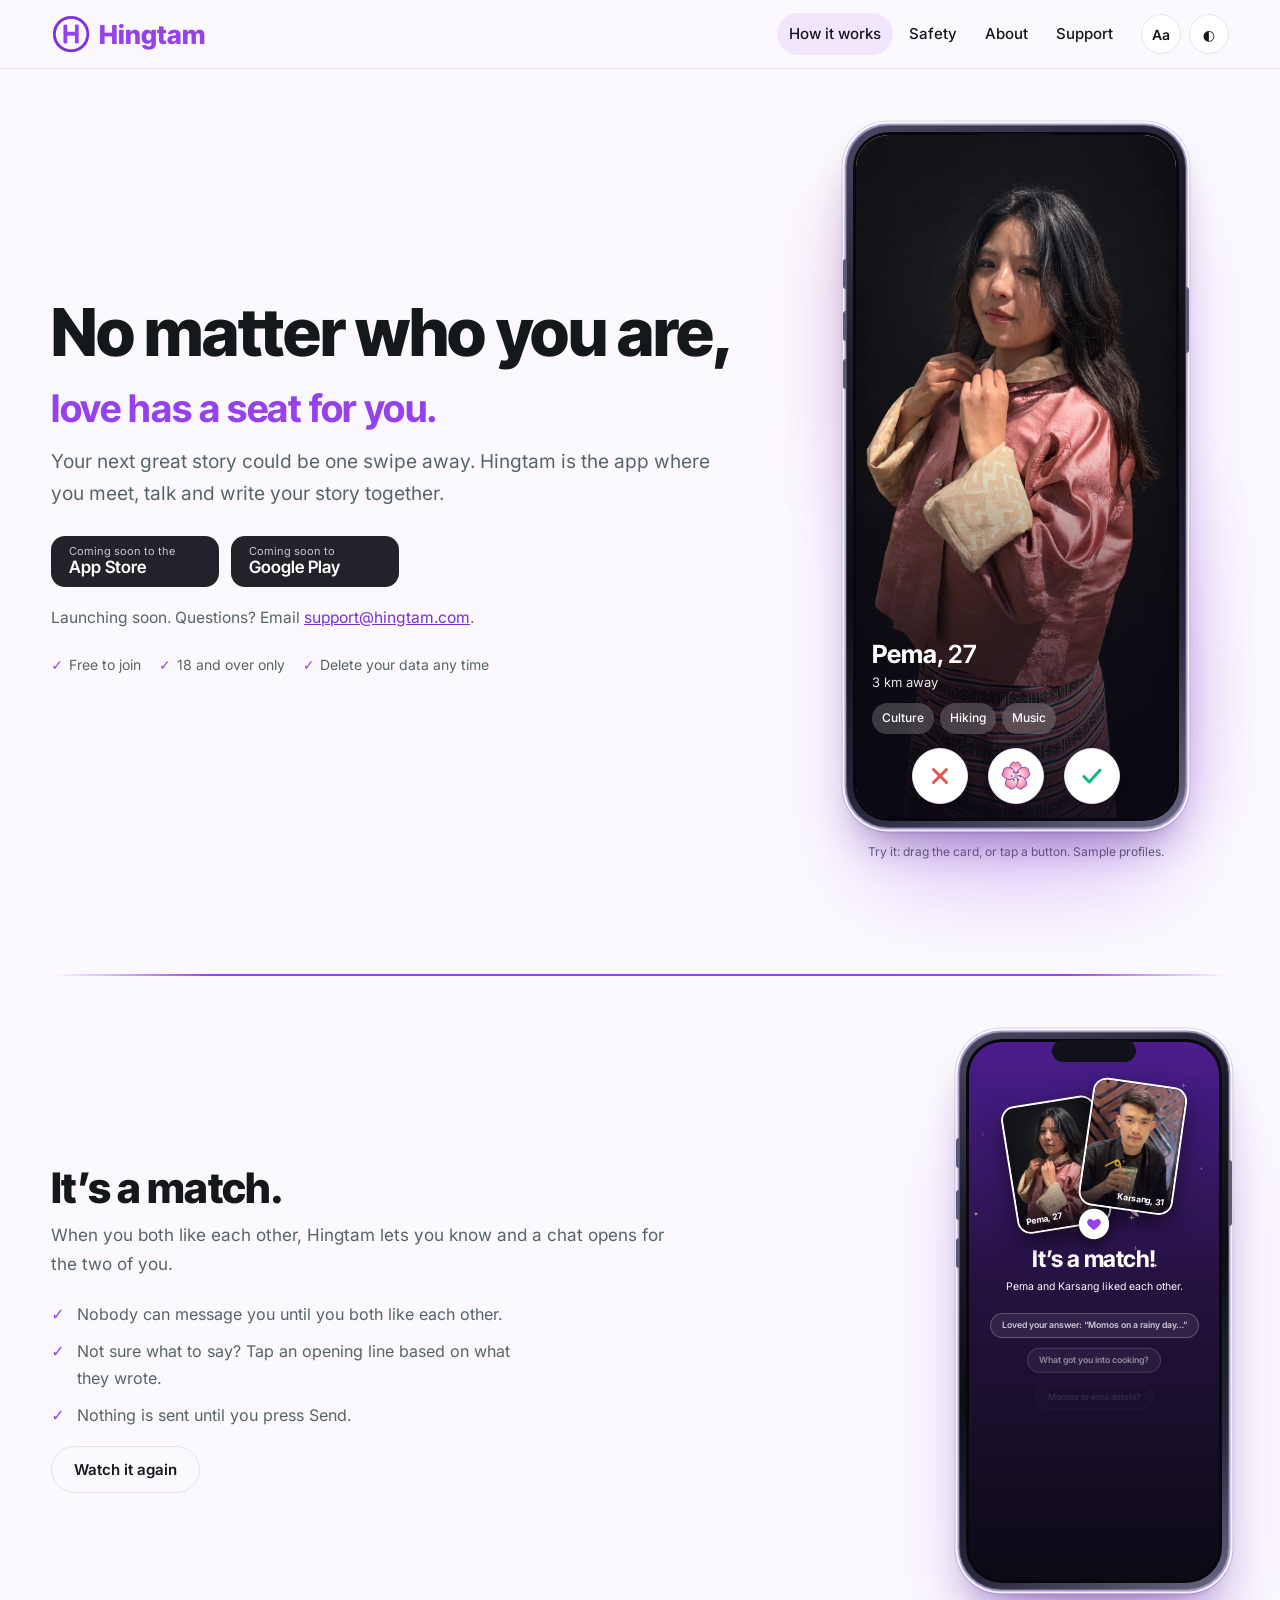
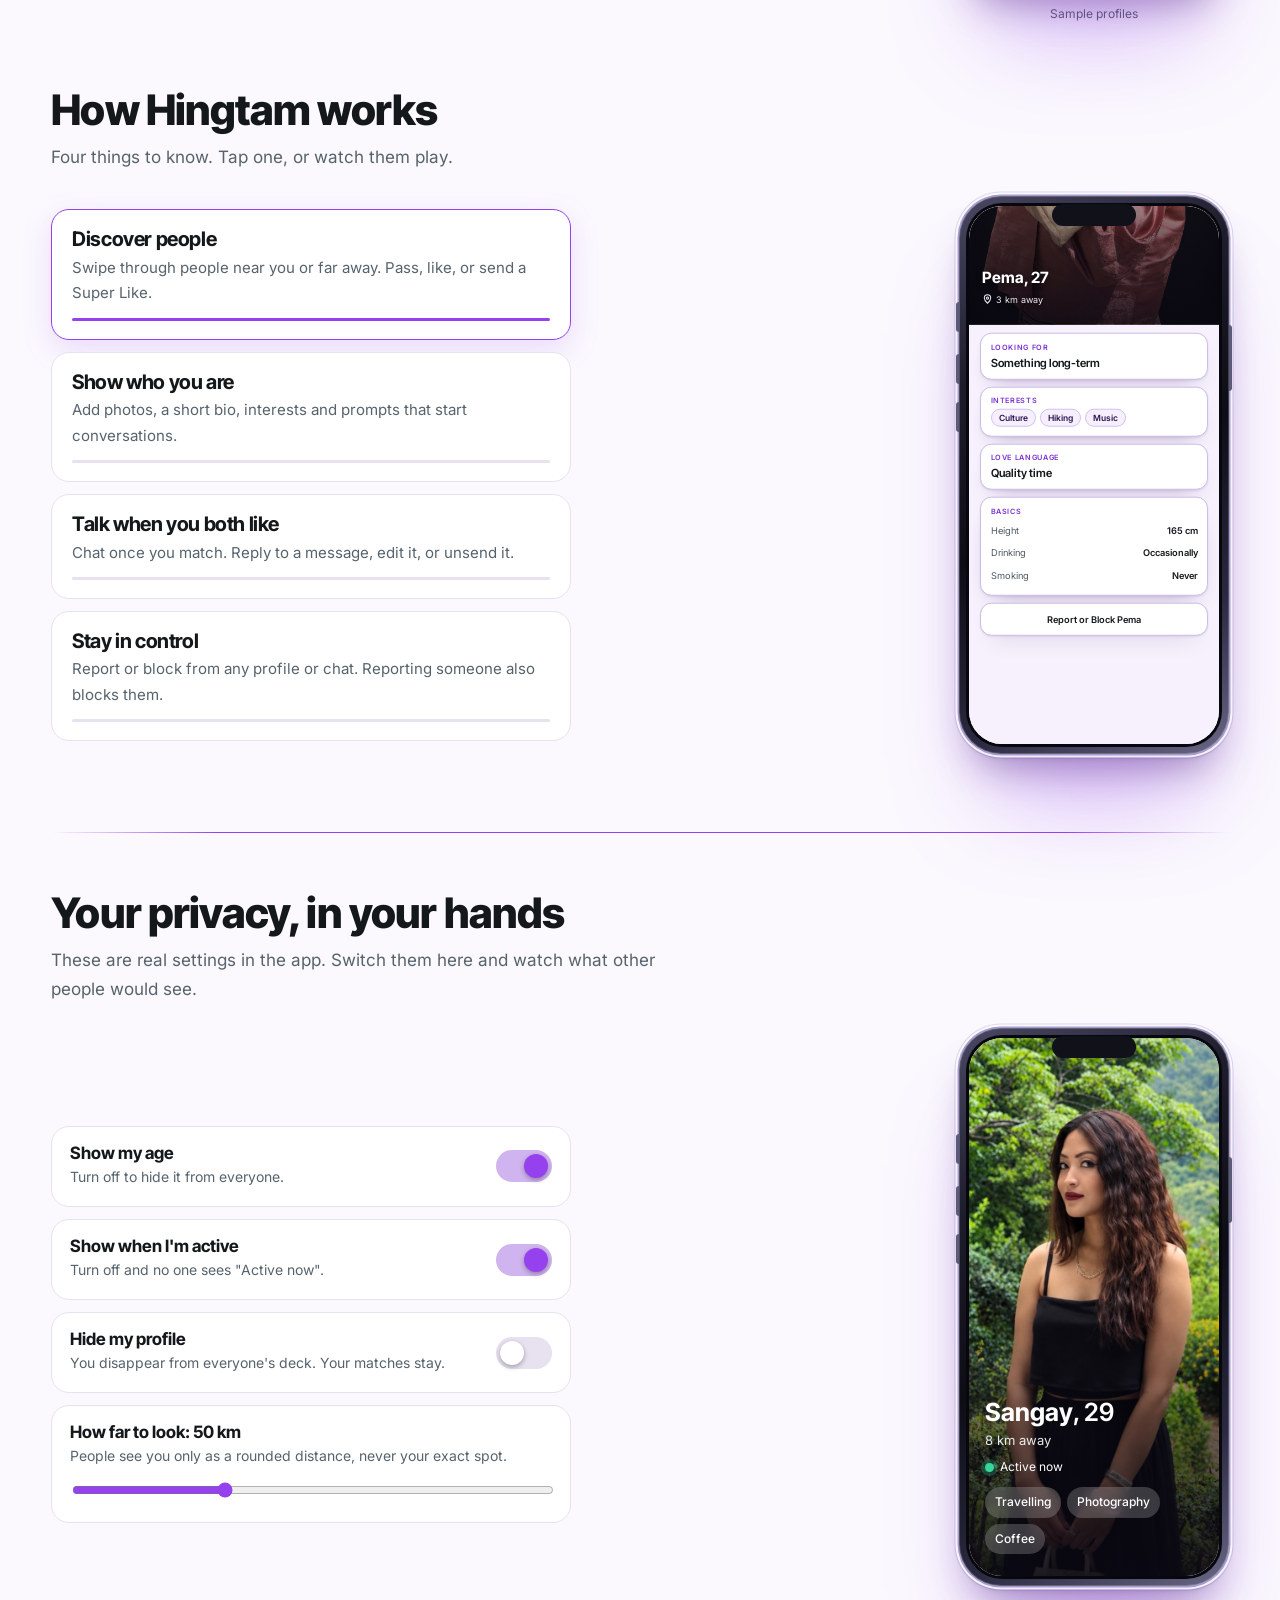
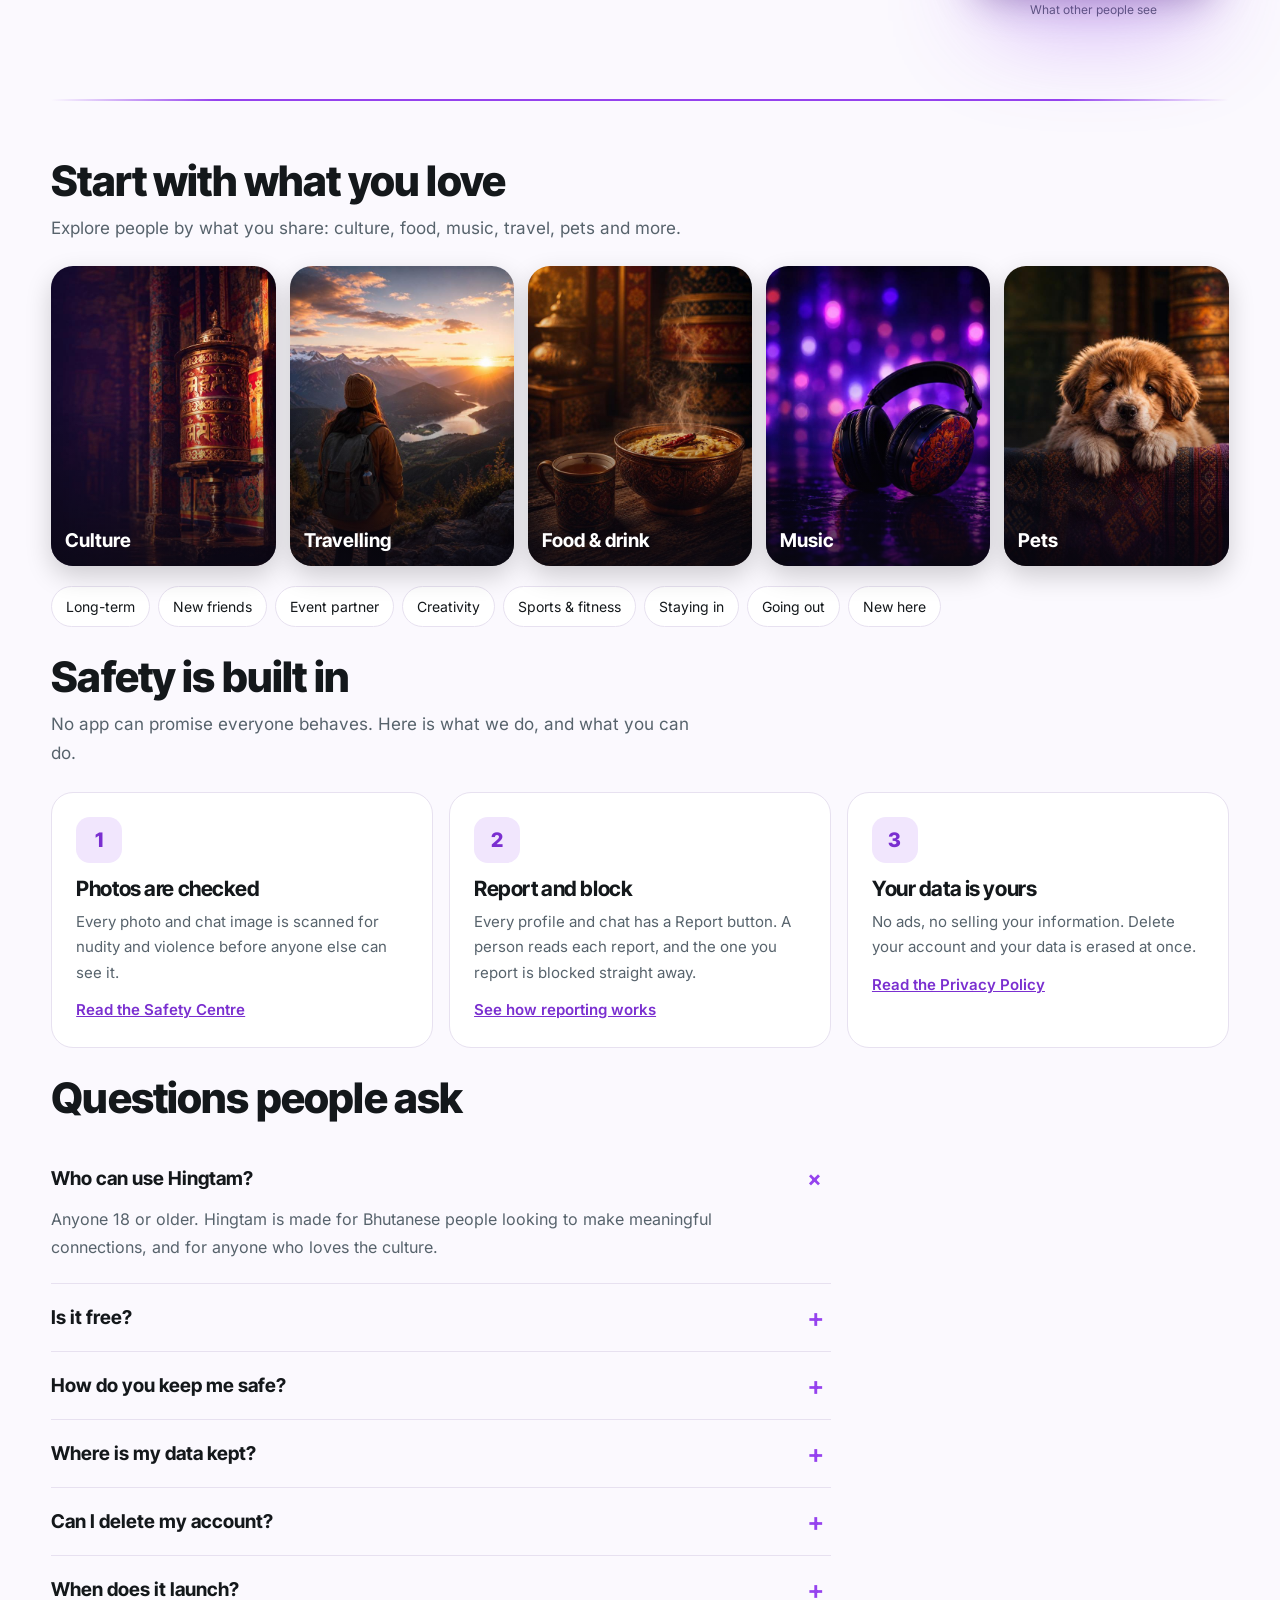
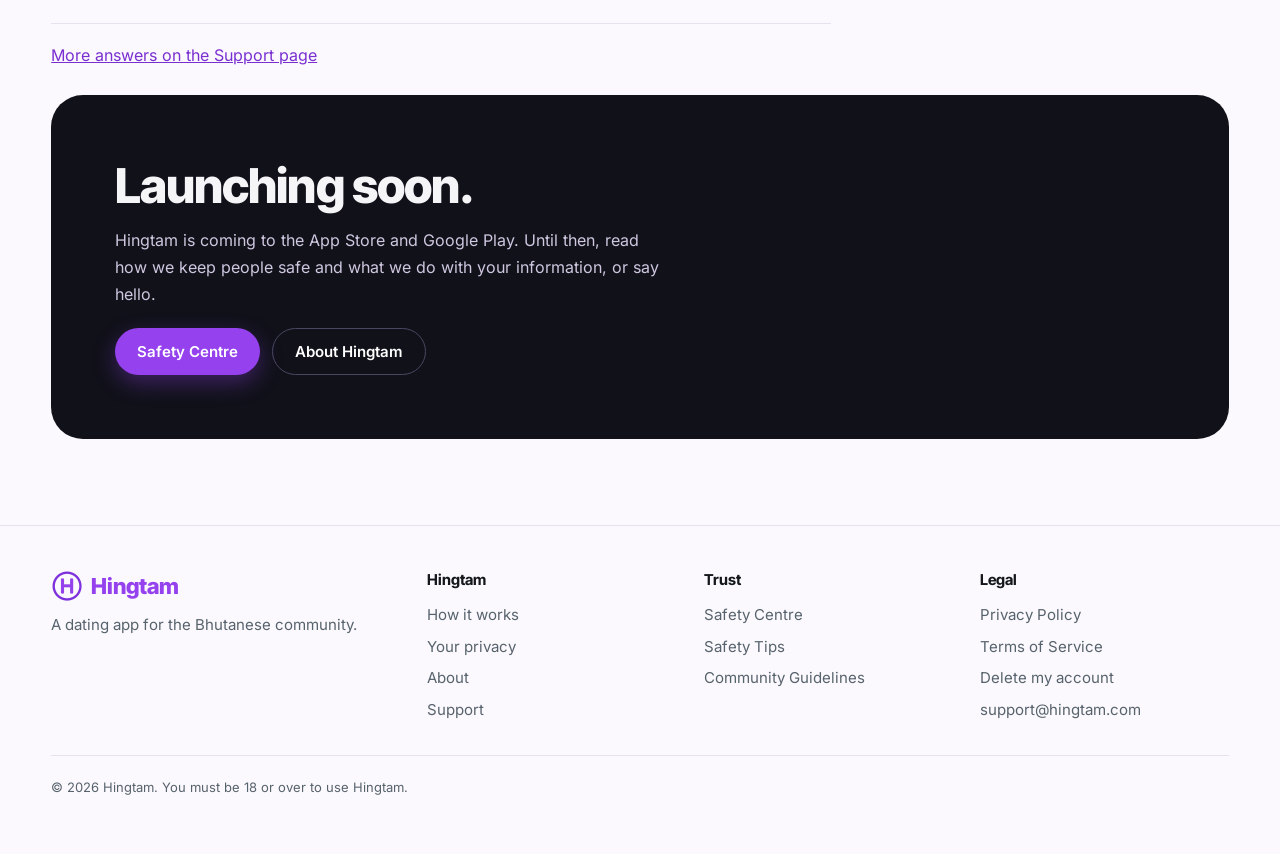
==== commit 48034e18: "Publish Terms of Service review, Privacy Policy and Safety Centre updates (Bhutan-first, operator wo" ====
--- a/index.html
+++ b/index.html
@@ -1,2 +1,2 @@
 <!doctype html>
-<html lang="en"><head><meta charset="utf-8"><meta name="viewport" content="width=device-width, initial-scale=1"><title>Hingtam: a dating app for the Bhutanese community</title><meta name="description" content="No matter who you are, love has a seat for you. Hingtam is a dating app made for the Bhutanese community and the people who love the culture."><meta name="robots" content="noindex, nofollow"><meta property="og:title" content="Hingtam: a dating app for the Bhutanese community"><meta property="og:description" content="No matter who you are, love has a seat for you. Hingtam is a dating app made for the Bhutanese community and the people who love the culture."><meta property="og:type" content="website"><meta property="og:url" content="https://hingtam.com/"><meta property="og:image" content="https://hingtam.com/assets/images/og.jpg"><meta name="twitter:card" content="summary_large_image"><link rel="icon" type="image/png" href="/assets/images/favicon.png"><link rel="preload" href="/assets/fonts/inter-400.woff2" as="font" type="font/woff2" crossorigin><link rel="stylesheet" href="/assets/site.css?v=mvnjlz5p"><script>if(location.hostname==="puku6157-boop.github.io"){location.replace("https://hingtam.com"+location.pathname.replace(/^\/hingtam-web/,"")+location.search+location.hash)}</script><script>try{var t=localStorage.getItem("hg-theme");if(t==="dark"||t==="light")document.documentElement.setAttribute("data-theme",t)}catch(e){}document.documentElement.classList.add("js")</script></head><body><a class="skip" href="#main">Skip to content</a><header class="site"><div class="wrap bar"><a class="brand" href="/" aria-label="Hingtam home"><img src="/assets/images/logo.png" alt="" width="40" height="40">Hingtam</a><nav class="main" id="mainNav" aria-label="Main"><a href="/#how" aria-current="page">How it works</a><a href="/safety-centre/">Safety</a><a href="/about/">About</a><a href="/support/">Support</a></nav><div class="tools"><button class="tool" id="readBtn" aria-pressed="false" title="Readable text: bigger, clearer letters" aria-label="Readable text">Aa</button><button class="tool" id="themeBtn" title="Switch light or dark" aria-label="Switch light or dark">&#9680;</button><button class="tool menu-btn" id="menuBtn" aria-expanded="false" aria-controls="mainNav" aria-label="Menu">&#9776;</button></div></div></header><main id="main"><section class="hero"><div class="wrap hero-grid"><div class="hero-copy"><div class="hero-top"><h1 class="hero-h"><span class="h1a">No matter who you are,</span><em>love has a seat for you.</em></h1><p class="lead">Your next great story could be one swipe away. Hingtam is the app where you meet, talk and write your story together.</p></div><div class="hero-bottom"><div class="cta-row"><div class="store" aria-label="App Store, coming soon"><small>Coming soon to the</small><b>App Store</b></div><div class="store" aria-label="Google Play, coming soon"><small>Coming soon to</small><b>Google Play</b></div></div><p class="soon-note">Launching soon. Questions? Email <a href="mailto:support@hingtam.com">support@hingtam.com</a>.</p><ul class="points"><li>Free to join</li><li>18 and over only</li><li>Delete your data any time</li></ul></div></div><div class="stage"><div><div class="phone"><div class="notch"></div><div class="screen"><div class="deck" id="deck"></div><div class="actions"><button class="act" id="passBtn" aria-label="Pass"><svg width="26" height="26" viewBox="0 0 24 24" fill="none" stroke="#E2574C" stroke-width="2.8" stroke-linecap="round" aria-hidden="true"><path d="M6 6l12 12M18 6L6 18"/></svg></button><button class="act" id="starBtn" aria-label="Super Like"><svg width="32" height="32" viewBox="0 0 24 24" aria-hidden="true"><defs><radialGradient id="blossomGrad" cx="50%" cy="88%" r="95%"><stop offset="0%" stop-color="#FFF3F6"/><stop offset="45%" stop-color="#FCC3D4"/><stop offset="100%" stop-color="#EE6F94"/></radialGradient></defs><path d="M12 12 C7.5 10.3 6.5 5.7 8.9 2.5 C9.9 1.3 11 1.1 12 2.3 C13 1.1 14.1 1.3 15.1 2.5 C17.5 5.7 16.5 10.3 12 12 Z" fill="url(#blossomGrad)" stroke="#6B2FB3" stroke-width=".55" stroke-linejoin="round" transform="rotate(-3 12 12)"/><path d="M12 12 C7.5 10.3 6.5 5.7 8.9 2.5 C9.9 1.3 11 1.1 12 2.3 C13 1.1 14.1 1.3 15.1 2.5 C17.5 5.7 16.5 10.3 12 12 Z" fill="url(#blossomGrad)" stroke="#6B2FB3" stroke-width=".55" stroke-linejoin="round" transform="rotate(70 12 12)"/><path d="M12 12 C7.5 10.3 6.5 5.7 8.9 2.5 C9.9 1.3 11 1.1 12 2.3 C13 1.1 14.1 1.3 15.1 2.5 C17.5 5.7 16.5 10.3 12 12 Z" fill="url(#blossomGrad)" stroke="#6B2FB3" stroke-width=".55" stroke-linejoin="round" transform="rotate(146 12 12)"/><path d="M12 12 C7.5 10.3 6.5 5.7 8.9 2.5 C9.9 1.3 11 1.1 12 2.3 C13 1.1 14.1 1.3 15.1 2.5 C17.5 5.7 16.5 10.3 12 12 Z" fill="url(#blossomGrad)" stroke="#6B2FB3" stroke-width=".55" stroke-linejoin="round" transform="rotate(214 12 12)"/><path d="M12 12 C7.5 10.3 6.5 5.7 8.9 2.5 C9.9 1.3 11 1.1 12 2.3 C13 1.1 14.1 1.3 15.1 2.5 C17.5 5.7 16.5 10.3 12 12 Z" fill="url(#blossomGrad)" stroke="#6B2FB3" stroke-width=".55" stroke-linejoin="round" transform="rotate(289 12 12)"/><circle cx="15.3" cy="12" r=".55" fill="#A5203E" stroke="#6B2FB3" stroke-width=".25"/><circle cx="13.65" cy="9.14" r=".55" fill="#A5203E" stroke="#6B2FB3" stroke-width=".25"/><circle cx="10.35" cy="9.14" r=".55" fill="#A5203E" stroke="#6B2FB3" stroke-width=".25"/><circle cx="8.7" cy="12" r=".55" fill="#A5203E" stroke="#6B2FB3" stroke-width=".25"/><circle cx="10.35" cy="14.86" r=".55" fill="#A5203E" stroke="#6B2FB3" stroke-width=".25"/><circle cx="13.65" cy="14.86" r=".55" fill="#A5203E" stroke="#6B2FB3" stroke-width=".25"/><ellipse cx="12" cy="11.7" rx=".95" ry="2" fill="#C7E0A6" stroke="#6B2FB3" stroke-width=".3"/><circle cx="12" cy="9.75" r=".55" fill="#9BC46A" stroke="#6B2FB3" stroke-width=".25"/></svg></button><button class="act" id="likeBtn" aria-label="Like"><svg width="26" height="26" viewBox="0 0 24 24" fill="none" stroke="#10B981" stroke-width="2.8" stroke-linecap="round" stroke-linejoin="round" aria-hidden="true"><path d="M4.5 12.5l5 5 10-11"/></svg></button></div></div></div><p class="sample">Try it: drag the card, or tap a button. Sample profiles.</p></div></div></div></section><div class="weave"></div><section class="block" id="match"><div class="wrap"><div class="play match"><div class="mcopy"><div class="sh" style="margin-bottom:0"><h2>It&rsquo;s a match.</h2><p>When you both like each other, Hingtam lets you know and a chat opens for the two of you.</p></div><ul class="mpoints"><li>Nobody can message you until you both like each other.</li><li>Not sure what to say? Tap an opening line based on what they wrote.</li><li>Nothing is sent until you press Send.</li></ul><div class="playrow"><button class="btn ghost" id="matchReplay" type="button">Watch it again</button></div></div><div class="phone-wrap"><div class="phone sm"><div class="notch"></div><div class="screen mscene" id="mscene" role="img" aria-label="Two profile photos fly together, burst into peach blossom petals, and the words It&rsquo;s a match appear."><div class="m-bg"></div><svg class="m-defs" width="0" height="0" aria-hidden="true" focusable="false"><defs><linearGradient id="mPetalGrad" x1="0" y1="0" x2="0" y2="1"><stop offset="0" stop-color="#EE6F94"/><stop offset=".55" stop-color="#FCC3D4"/><stop offset="1" stop-color="#FFF3F6"/></linearGradient></defs></svg><div class="m-at"><div class="m-flash"></div><div class="m-ring"></div></div><div class="m-at"><div class="m-card m-l"><img src="/assets/images/match-her.jpg" alt="" width="480" height="653"><span>Pema, 27</span></div><div class="m-card m-r"><img src="/assets/images/match-him.jpg" alt="" width="480" height="653"><span>Karsang, 31</span></div><div class="m-heart"><svg width="16" height="16" viewBox="0 0 24 24" aria-hidden="true"><path fill="#9542EE" d="M12 21s-7.5-4.6-9.6-9.2C.9 8.5 2.7 4.5 6.4 4.5c2 0 3.7 1.1 5.6 3.2 1.9-2.1 3.6-3.2 5.6-3.2 3.7 0 5.5 4 4 7.3C19.5 16.4 12 21 12 21z"/></svg></div></div><div class="m-at m-petals"></div><div class="m-text"><h3 class="m-r1">It&rsquo;s a match!</h3><p class="m-r2">Pema and Karsang liked each other.</p><div class="m-starters"><span class="m-r3">Loved your answer: &ldquo;Momos on a rainy day&hellip;&rdquo;</span><span class="m-r4">What got you into cooking?</span><span class="m-r5">Momos or ema datshi?</span></div></div><div class="m-bottom m-r6"><div class="m-send">Send a message</div><div class="m-keep">Keep Swiping</div></div></div></div><p class="sample">Sample profiles</p></div></div></div></section><section class="block" id="how"><div class="wrap"><div class="sh"><h2>How Hingtam works</h2><p>Four things to know. Tap one, or watch them play.</p></div><div class="how" id="howBox"><div class="steps" role="tablist" aria-label="How it works"><button class="step" role="tab" aria-selected="true" data-i="0"><h3>Discover people</h3><p>Swipe through people near you or far away. Pass, like, or send a Super Like.</p><div class="bar-p"><i></i></div></button><button class="step" role="tab" aria-selected="false" data-i="1"><h3>Show who you are</h3><p>Add photos, a short bio, interests and prompts that start conversations.</p><div class="bar-p"><i></i></div></button><button class="step" role="tab" aria-selected="false" data-i="2"><h3>Talk when you both like</h3><p>Chat once you match. Reply to a message, edit it, or unsend it.</p><div class="bar-p"><i></i></div></button><button class="step" role="tab" aria-selected="false" data-i="3"><h3>Stay in control</h3><p>Report or block from any profile or chat. Reporting someone also blocks them.</p><div class="bar-p"><i></i></div></button></div><div class="phone-wrap"><div class="phone sm"><div class="notch"></div><div class="screen" style="position:relative"><div class="panel ap on" id="p0"><div class="ap-scroll s0"><div class="ap-hero" style="background-image:url(/assets/images/hero.jpg)"><i class="ap-shade"></i><div class="ap-info"><b>Pema, 27</b><span><svg width="11" height="11" viewBox="0 0 24 24" fill="none" stroke="currentColor" stroke-width="2.2" stroke-linecap="round" stroke-linejoin="round" aria-hidden="true"><path d="M12 21s-7-6.2-7-11.5A7 7 0 0 1 19 9.5C19 14.8 12 21 12 21z"/><circle cx="12" cy="9.5" r="2.5"/></svg> 3 km away</span></div><div class="ap-track"><i></i></div></div><div class="ap-pad"><div class="ap-card"><small>Looking for</small><div class="ap-big">Something long-term</div></div><div class="ap-card"><small>Interests</small><div class="ap-tags"><span>Culture</span><span>Hiking</span><span>Music</span></div></div><div class="ap-card"><small>Love language</small><div class="ap-big">Quality time</div></div><div class="ap-card"><small>Basics</small><div class="ap-facts"><div><span>Height</span><b>165 cm</b></div><div><span>Drinking</span><b>Occasionally</b></div><div><span>Smoking</span><b>Never</b></div></div></div><div class="ap-card ap-btn">Report or Block Pema</div></div></div></div><div class="panel ap" id="p1"><div class="ap-scroll s1"><div class="ap-hero short" style="background-image:url(/assets/images/hero.jpg)"><i class="ap-shade"></i><div class="ap-info"><b>Pema, 27</b><span><svg width="11" height="11" viewBox="0 0 24 24" fill="none" stroke="currentColor" stroke-width="2.2" stroke-linecap="round" stroke-linejoin="round" aria-hidden="true"><path d="M12 21s-7-6.2-7-11.5A7 7 0 0 1 19 9.5C19 14.8 12 21 12 21z"/><circle cx="12" cy="9.5" r="2.5"/></svg> 3 km away</span></div></div><div class="ap-pad"><div class="ap-card"><small>About me</small><div class="ap-text">I&rsquo;m usually found on a trail with a flask of tea.</div></div><div class="ap-card prompt"><small>A perfect Sunday</small><div class="ap-big">Ema datshi, a long walk, and no alarm clock.</div></div><div class="ap-card"><small>Interests</small><div class="ap-tags"><span>Culture</span><span>Hiking</span><span>Music</span><span>Photography</span></div></div><div class="ap-card prompt"><small>Two truths and a lie</small><div class="ap-big">I have met a takin. I cannot swim. I speak four languages.</div></div><div class="ap-card prompt"><small>The way to win me over is&hellip;</small><div class="ap-big">Cook for me, or at least try.</div></div></div></div></div><div class="panel ap" id="p2"><div class="ap-chat-head"><span class="ap-back"><svg width="18" height="18" viewBox="0 0 24 24" fill="none" stroke="currentColor" stroke-width="2.4" stroke-linecap="round" stroke-linejoin="round" aria-hidden="true"><path d="M15 5l-7 7 7 7"/></svg></span><span class="ap-ava" style="background-image:url(/assets/images/match-him.jpg)"><i></i></span><span class="ap-who"><b>Karsang</b><small>Active now</small></span><span class="ap-more"><svg width="17" height="17" viewBox="0 0 24 24" fill="currentColor" aria-hidden="true"><circle cx="5" cy="12" r="2"/><circle cx="12" cy="12" r="2"/><circle cx="19" cy="12" r="2"/></svg></span></div><div class="ap-msgs"><div class="ap-b in">Hi Pema! Your Sunday answer made me hungry.</div><div class="ap-b out"><span class="ap-quote">Hi Pema! Your Sunday answer&hellip;</span>Ha! Come to Thimphu and I will cook.</div><div class="ap-time">Edited &middot; 5:43 PM</div><div class="ap-b gone">This message was unsent</div><div class="ap-b in">Deal. Which momo place is best?</div></div><div class="ap-composer"><span class="ap-camera"><svg width="17" height="17" viewBox="0 0 24 24" fill="none" stroke="currentColor" stroke-width="2.1" stroke-linecap="round" stroke-linejoin="round" aria-hidden="true"><path d="M4 8h3l1.6-2.4h6.8L17 8h3a1 1 0 0 1 1 1v9a1 1 0 0 1-1 1H4a1 1 0 0 1-1-1V9a1 1 0 0 1 1-1z"/><circle cx="12" cy="13" r="3.6"/></svg></span><span class="ap-input">Type a message&hellip;</span><span class="ap-sendbtn"><svg width="16" height="16" viewBox="0 0 24 24" fill="currentColor" aria-hidden="true"><path d="M3.4 20.6 21 12 3.4 3.4l.1 6.7L15 12 3.5 13.9z"/></svg></span></div></div><div class="panel ap" id="p3"><div class="ap-bg" style="background-image:url(/assets/images/sangay.jpg)"><i class="ap-shade"></i><div class="ap-info"><b>Sangay, 29</b><span><svg width="11" height="11" viewBox="0 0 24 24" fill="none" stroke="currentColor" stroke-width="2.2" stroke-linecap="round" stroke-linejoin="round" aria-hidden="true"><path d="M12 21s-7-6.2-7-11.5A7 7 0 0 1 19 9.5C19 14.8 12 21 12 21z"/><circle cx="12" cy="9.5" r="2.5"/></svg> 8 km away</span></div></div><div class="ap-dim"></div><div class="ap-sheet step1"><i class="ap-grab"></i><div class="ap-row"><span class="ap-chip"><svg width="17" height="17" viewBox="0 0 24 24" fill="none" stroke="currentColor" stroke-width="2.1" stroke-linecap="round" stroke-linejoin="round" aria-hidden="true"><path d="M5 21V4M5 4h12l-2.5 4L17 12H5"/></svg></span><span class="ap-rt"><b>Report</b><small>Report Sangay&rsquo;s inappropriate behaviour</small></span><svg width="14" height="14" viewBox="0 0 24 24" fill="none" stroke="currentColor" stroke-width="2.4" stroke-linecap="round" stroke-linejoin="round" aria-hidden="true"><path d="M9 5l7 7-7 7"/></svg></div><div class="ap-row danger"><span class="ap-chip"><svg width="17" height="17" viewBox="0 0 24 24" fill="none" stroke="currentColor" stroke-width="2.1" stroke-linecap="round" aria-hidden="true"><circle cx="12" cy="12" r="9"/><path d="M5.6 5.6l12.8 12.8"/></svg></span><span class="ap-rt"><b>Block</b><small>Sangay won&rsquo;t be shown in your deck again</small></span><svg width="14" height="14" viewBox="0 0 24 24" fill="none" stroke="currentColor" stroke-width="2.4" stroke-linecap="round" stroke-linejoin="round" aria-hidden="true"><path d="M9 5l7 7-7 7"/></svg></div><div class="ap-cancel">Cancel</div></div><div class="ap-sheet step2"><i class="ap-grab"></i><div class="ap-st">Report Sangay</div><div class="ap-sx">Choose a reason. Reporting also blocks Sangay. Reports are confidential and carefully reviewed.</div><div class="ap-radio"><i></i>Spam or scam</div><div class="ap-radio on"><i></i>Inappropriate content or messages</div><div class="ap-radio"><i></i>Fake or stolen photos</div><div class="ap-radio"><i></i>Harassing or abusive behaviour</div><div class="ap-send">Send report</div><div class="ap-cancel">Cancel</div></div></div></div></div></div></div></div></section><div class="weave thin"></div><section class="block" id="privacy"><div class="wrap"><div class="sh"><h2>Your privacy, in your hands</h2><p>These are real settings in the app. Switch them here and watch what other people would see.</p></div><div class="play"><div class="toggles"><div class="trow"><div><b>Show my age</b><span>Turn off to hide it from everyone.</span></div><button class="sw" role="switch" aria-checked="true" aria-label="Show my age" data-k="age"></button></div><div class="trow"><div><b>Show when I'm active</b><span>Turn off and no one sees "Active now".</span></div><button class="sw" role="switch" aria-checked="true" aria-label="Show when I am active" data-k="active"></button></div><div class="trow"><div><b>Hide my profile</b><span>You disappear from everyone's deck. Your matches stay.</span></div><button class="sw" role="switch" aria-checked="false" aria-label="Hide my profile" data-k="hide"></button></div><div class="range"><b>How far to look: <span id="kmv">50</span> km</b><span style="color:var(--muted);font-size:14px">People see you only as a rounded distance, never your exact spot.</span><input type="range" id="km" min="5" max="150" value="50" aria-label="Distance in kilometres"></div></div><div class="phone-wrap"><div class="phone sm"><div class="notch"></div><div class="screen pv active" id="pv"><div class="card-p" style="cursor:default;background-image:url(/assets/images/sangay.jpg)"><div class="info" style="bottom:22px"><div class="nm">Sangay<span id="pvAge">, 29</span></div><div class="meta">8 km away</div><div class="act-dot">Active now</div><div class="chips"><span class="chip">Travelling</span><span class="chip">Photography</span><span class="chip">Coffee</span></div></div></div><div class="hid">Your profile is hidden.<br><span style="font:400 14px var(--body);opacity:.8">Nobody will see you in their deck.</span></div></div></div><p class="sample">What other people see</p></div></div></div></section><div class="weave"></div><section class="block" id="explore"><div class="wrap"><div class="sh"><h2>Start with what you love</h2><p>Explore people by what you share: culture, food, music, travel, pets and more.</p></div><div class="tiles"><div class="tile" tabindex="0"><img src="/assets/images/tile-culture.jpg" alt="A prayer wheel in a temple" loading="lazy"><span>Culture</span></div><div class="tile" tabindex="0"><img src="/assets/images/tile-traveling.jpg" alt="A hiker looking over mountains at sunset" loading="lazy"><span>Travelling</span></div><div class="tile" tabindex="0"><img src="/assets/images/tile-food-drink.jpg" alt="A table of food" loading="lazy"><span>Food &amp; drink</span></div><div class="tile" tabindex="0"><img src="/assets/images/tile-music.jpg" alt="Music" loading="lazy"><span>Music</span></div><div class="tile" tabindex="0"><img src="/assets/images/tile-pets.jpg" alt="A pet" loading="lazy"><span>Pets</span></div></div><div class="more"><span>Long-term</span><span>New friends</span><span>Event partner</span><span>Creativity</span><span>Sports &amp; fitness</span><span>Staying in</span><span>Going out</span><span>New here</span></div></div></section><section class="block" id="safety" style="padding-top:20px"><div class="wrap"><div class="sh"><h2>Safety is built in</h2><p>No app can promise everyone behaves. Here is what we do, and what you can do.</p></div><div class="cards3"><div class="scard"><div class="ic">1</div><h3>Photos are checked</h3><p>Every photo and chat image is scanned for nudity and violence before anyone else can see it.</p><a href="/safety-centre/">Read the Safety Centre</a></div><div class="scard"><div class="ic">2</div><h3>Report and block</h3><p>Every profile and chat has a Report button. A person reads each report, and the one you report is blocked straight away.</p><a href="/safety-centre/#report">See how reporting works</a></div><div class="scard"><div class="ic">3</div><h3>Your data is yours</h3><p>No ads, no selling your information. Delete your account and your data is erased at once.</p><a href="/privacy/">Read the Privacy Policy</a></div></div></div></section><section class="block" id="faq" style="padding-top:20px"><div class="wrap"><div class="sh"><h2>Questions people ask</h2></div><div class="faq"><details class="q" open><summary>Who can use Hingtam?</summary><p>Anyone 18 or older. Hingtam is made for Bhutanese people looking to make meaningful connections, and for anyone who loves the culture.</p></details><details class="q"><summary>Is it free?</summary><p>Yes. You can join, swipe and chat for free. Optional paid plans (Pro and Premium) add things like more daily swipes and seeing who has liked you.</p></details><details class="q"><summary>How do you keep me safe?</summary><p>Photos are checked automatically, every report is read by a person, and you can block or hide anyone. We do not run background checks, so we share safety tips and encourage you to meet in public places.</p></details><details class="q"><summary>Where is my data kept?</summary><p>On secure cloud servers in the Asia-Pacific region. We never sell your information.</p></details><details class="q"><summary>Can I delete my account?</summary><p>Yes, any time in Settings. Your profile, photos and messages are erased straight away. If you cannot open the app, see the Delete my account page.</p></details><details class="q"><summary>When does it launch?</summary><p>Soon. We will announce the launch here on the website as soon as it is ready.</p></details></div><p style="margin-top:18px"><a href="/support/">More answers on the Support page</a></p></div></section><section class="block" style="padding-top:20px"><div class="wrap"><div class="final"><h2>Launching soon.</h2><p>Hingtam is coming to the App Store and Google Play. Until then, read how we keep people safe and what we do with your information, or say hello.</p><div class="cta-row" style="margin-top:6px"><a class="btn primary" href="/safety-centre/">Safety Centre</a><a class="btn ghost" style="color:#fff;border-color:#4a4763" href="/about/">About Hingtam</a></div></div></div></section><script type="application/json" id="home-data">{"samples":[{"name":"Pema","age":27,"distance":"3 km away","image":"/assets/images/hero.jpg","chips":["Culture","Hiking","Music"]},{"name":"Sangay","age":29,"distance":"8 km away","image":"/assets/images/sangay.jpg","chips":["Travelling","Photography","Coffee"]},{"name":"Karsang","age":31,"distance":"12 km away","image":"/assets/images/karsang.jpg","chips":["Food & drink","Cooking","Pets"]}]}</script></main><footer class="site"><div class="wrap"><div class="fcols"><div><a class="brand" href="/" style="font-size:22px"><img src="/assets/images/logo.png" alt="" width="32" height="32">Hingtam</a><p style="margin-top:10px;max-width:22em">A dating app for the Bhutanese community.</p></div><div><h4>Hingtam</h4><a href="/#how">How it works</a><a href="/#privacy">Your privacy</a><a href="/about/">About</a><a href="/support/">Support</a></div><div><h4>Trust</h4><a href="/safety-centre/">Safety Centre</a><a href="/safety-tips/">Safety Tips</a><a href="/community-guidelines/">Community Guidelines</a></div><div><h4>Legal</h4><a href="/privacy/">Privacy Policy</a><a href="/terms/">Terms of Service</a><a href="/delete-account/">Delete my account</a><a href="mailto:support@hingtam.com">support@hingtam.com</a></div></div><div class="fine">&copy; 2026 Hingtam. You must be 18 or over to use Hingtam.</div></div></footer><script src="/assets/site.js?v=mvnjlz5p" defer></script><script src="/assets/home.js?v=mvnjlz5p" defer></script></body></html>
+<html lang="en"><head><meta charset="utf-8"><meta name="viewport" content="width=device-width, initial-scale=1"><title>Hingtam: a dating app for the Bhutanese community</title><meta name="description" content="No matter who you are, love has a seat for you. Hingtam is a dating app made for the Bhutanese community and the people who love the culture."><meta name="robots" content="noindex, nofollow"><meta property="og:title" content="Hingtam: a dating app for the Bhutanese community"><meta property="og:description" content="No matter who you are, love has a seat for you. Hingtam is a dating app made for the Bhutanese community and the people who love the culture."><meta property="og:type" content="website"><meta property="og:url" content="https://hingtam.com/"><meta property="og:image" content="https://hingtam.com/assets/images/og.jpg"><meta name="twitter:card" content="summary_large_image"><link rel="icon" type="image/png" href="/assets/images/favicon.png"><link rel="preload" href="/assets/fonts/inter-400.woff2" as="font" type="font/woff2" crossorigin><link rel="stylesheet" href="/assets/site.css?v=mvnli26p"><script>if(location.hostname==="puku6157-boop.github.io"){location.replace("https://hingtam.com"+location.pathname.replace(/^\/hingtam-web/,"")+location.search+location.hash)}</script><script>try{var t=localStorage.getItem("hg-theme");if(t==="dark"||t==="light")document.documentElement.setAttribute("data-theme",t)}catch(e){}document.documentElement.classList.add("js")</script></head><body><a class="skip" href="#main">Skip to content</a><header class="site"><div class="wrap bar"><a class="brand" href="/" aria-label="Hingtam home"><img src="/assets/images/logo.png" alt="" width="40" height="40">Hingtam</a><nav class="main" id="mainNav" aria-label="Main"><a href="/#how" aria-current="page">How it works</a><a href="/safety-centre/">Safety</a><a href="/about/">About</a><a href="/support/">Support</a></nav><div class="tools"><button class="tool" id="readBtn" aria-pressed="false" title="Readable text: bigger, clearer letters" aria-label="Readable text">Aa</button><button class="tool" id="themeBtn" title="Switch light or dark" aria-label="Switch light or dark">&#9680;</button><button class="tool menu-btn" id="menuBtn" aria-expanded="false" aria-controls="mainNav" aria-label="Menu">&#9776;</button></div></div></header><main id="main"><section class="hero"><div class="wrap hero-grid"><div class="hero-copy"><div class="hero-top"><h1 class="hero-h"><span class="h1a">No matter who you are,</span><em>love has a seat for you.</em></h1><p class="lead">Your next great story could be one swipe away. Hingtam is the app where you meet, talk and write your story together.</p></div><div class="hero-bottom"><div class="cta-row"><div class="store" aria-label="App Store, coming soon"><small>Coming soon to the</small><b>App Store</b></div><div class="store" aria-label="Google Play, coming soon"><small>Coming soon to</small><b>Google Play</b></div></div><p class="soon-note">Launching soon. Questions? Email <a href="mailto:support@hingtam.com">support@hingtam.com</a>.</p><ul class="points"><li>Free to join</li><li>18 and over only</li><li>Delete your data any time</li></ul></div></div><div class="stage"><div><div class="phone"><div class="notch"></div><div class="screen"><div class="deck" id="deck"></div><div class="actions"><button class="act" id="passBtn" aria-label="Pass"><svg width="26" height="26" viewBox="0 0 24 24" fill="none" stroke="#E2574C" stroke-width="2.8" stroke-linecap="round" aria-hidden="true"><path d="M6 6l12 12M18 6L6 18"/></svg></button><button class="act" id="starBtn" aria-label="Super Like"><svg width="32" height="32" viewBox="0 0 24 24" aria-hidden="true"><defs><radialGradient id="blossomGrad" cx="50%" cy="88%" r="95%"><stop offset="0%" stop-color="#FFF3F6"/><stop offset="45%" stop-color="#FCC3D4"/><stop offset="100%" stop-color="#EE6F94"/></radialGradient></defs><path d="M12 12 C7.5 10.3 6.5 5.7 8.9 2.5 C9.9 1.3 11 1.1 12 2.3 C13 1.1 14.1 1.3 15.1 2.5 C17.5 5.7 16.5 10.3 12 12 Z" fill="url(#blossomGrad)" stroke="#6B2FB3" stroke-width=".55" stroke-linejoin="round" transform="rotate(-3 12 12)"/><path d="M12 12 C7.5 10.3 6.5 5.7 8.9 2.5 C9.9 1.3 11 1.1 12 2.3 C13 1.1 14.1 1.3 15.1 2.5 C17.5 5.7 16.5 10.3 12 12 Z" fill="url(#blossomGrad)" stroke="#6B2FB3" stroke-width=".55" stroke-linejoin="round" transform="rotate(70 12 12)"/><path d="M12 12 C7.5 10.3 6.5 5.7 8.9 2.5 C9.9 1.3 11 1.1 12 2.3 C13 1.1 14.1 1.3 15.1 2.5 C17.5 5.7 16.5 10.3 12 12 Z" fill="url(#blossomGrad)" stroke="#6B2FB3" stroke-width=".55" stroke-linejoin="round" transform="rotate(146 12 12)"/><path d="M12 12 C7.5 10.3 6.5 5.7 8.9 2.5 C9.9 1.3 11 1.1 12 2.3 C13 1.1 14.1 1.3 15.1 2.5 C17.5 5.7 16.5 10.3 12 12 Z" fill="url(#blossomGrad)" stroke="#6B2FB3" stroke-width=".55" stroke-linejoin="round" transform="rotate(214 12 12)"/><path d="M12 12 C7.5 10.3 6.5 5.7 8.9 2.5 C9.9 1.3 11 1.1 12 2.3 C13 1.1 14.1 1.3 15.1 2.5 C17.5 5.7 16.5 10.3 12 12 Z" fill="url(#blossomGrad)" stroke="#6B2FB3" stroke-width=".55" stroke-linejoin="round" transform="rotate(289 12 12)"/><circle cx="15.3" cy="12" r=".55" fill="#A5203E" stroke="#6B2FB3" stroke-width=".25"/><circle cx="13.65" cy="9.14" r=".55" fill="#A5203E" stroke="#6B2FB3" stroke-width=".25"/><circle cx="10.35" cy="9.14" r=".55" fill="#A5203E" stroke="#6B2FB3" stroke-width=".25"/><circle cx="8.7" cy="12" r=".55" fill="#A5203E" stroke="#6B2FB3" stroke-width=".25"/><circle cx="10.35" cy="14.86" r=".55" fill="#A5203E" stroke="#6B2FB3" stroke-width=".25"/><circle cx="13.65" cy="14.86" r=".55" fill="#A5203E" stroke="#6B2FB3" stroke-width=".25"/><ellipse cx="12" cy="11.7" rx=".95" ry="2" fill="#C7E0A6" stroke="#6B2FB3" stroke-width=".3"/><circle cx="12" cy="9.75" r=".55" fill="#9BC46A" stroke="#6B2FB3" stroke-width=".25"/></svg></button><button class="act" id="likeBtn" aria-label="Like"><svg width="26" height="26" viewBox="0 0 24 24" fill="none" stroke="#10B981" stroke-width="2.8" stroke-linecap="round" stroke-linejoin="round" aria-hidden="true"><path d="M4.5 12.5l5 5 10-11"/></svg></button></div></div></div><p class="sample">Try it: drag the card, or tap a button. Sample profiles.</p></div></div></div></section><div class="weave"></div><section class="block" id="match"><div class="wrap"><div class="play match"><div class="mcopy"><div class="sh" style="margin-bottom:0"><h2>It&rsquo;s a match.</h2><p>When you both like each other, Hingtam lets you know and a chat opens for the two of you.</p></div><ul class="mpoints"><li>Nobody can message you until you both like each other.</li><li>Not sure what to say? Tap an opening line based on what they wrote.</li><li>Nothing is sent until you press Send.</li></ul><div class="playrow"><button class="btn ghost" id="matchReplay" type="button">Watch it again</button></div></div><div class="phone-wrap"><div class="phone sm"><div class="notch"></div><div class="screen mscene" id="mscene" role="img" aria-label="Two profile photos fly together, burst into peach blossom petals, and the words It&rsquo;s a match appear."><div class="m-bg"></div><svg class="m-defs" width="0" height="0" aria-hidden="true" focusable="false"><defs><linearGradient id="mPetalGrad" x1="0" y1="0" x2="0" y2="1"><stop offset="0" stop-color="#EE6F94"/><stop offset=".55" stop-color="#FCC3D4"/><stop offset="1" stop-color="#FFF3F6"/></linearGradient></defs></svg><div class="m-at"><div class="m-flash"></div><div class="m-ring"></div></div><div class="m-at"><div class="m-card m-l"><img src="/assets/images/match-her.jpg" alt="" width="480" height="653"><span>Pema, 27</span></div><div class="m-card m-r"><img src="/assets/images/match-him.jpg" alt="" width="480" height="653"><span>Karsang, 31</span></div><div class="m-heart"><svg width="16" height="16" viewBox="0 0 24 24" aria-hidden="true"><path fill="#9542EE" d="M12 21s-7.5-4.6-9.6-9.2C.9 8.5 2.7 4.5 6.4 4.5c2 0 3.7 1.1 5.6 3.2 1.9-2.1 3.6-3.2 5.6-3.2 3.7 0 5.5 4 4 7.3C19.5 16.4 12 21 12 21z"/></svg></div></div><div class="m-at m-petals"></div><div class="m-text"><h3 class="m-r1">It&rsquo;s a match!</h3><p class="m-r2">Pema and Karsang liked each other.</p><div class="m-starters"><span class="m-r3">Loved your answer: &ldquo;Momos on a rainy day&hellip;&rdquo;</span><span class="m-r4">What got you into cooking?</span><span class="m-r5">Momos or ema datshi?</span></div></div><div class="m-bottom m-r6"><div class="m-send">Send a message</div><div class="m-keep">Keep Swiping</div></div></div></div><p class="sample">Sample profiles</p></div></div></div></section><section class="block" id="how"><div class="wrap"><div class="sh"><h2>How Hingtam works</h2><p>Four things to know. Tap one, or watch them play.</p></div><div class="how" id="howBox"><div class="steps" role="tablist" aria-label="How it works"><button class="step" role="tab" aria-selected="true" data-i="0"><h3>Discover people</h3><p>Swipe through people near you or far away. Pass, like, or send a Super Like.</p><div class="bar-p"><i></i></div></button><button class="step" role="tab" aria-selected="false" data-i="1"><h3>Show who you are</h3><p>Add photos, a short bio, interests and prompts that start conversations.</p><div class="bar-p"><i></i></div></button><button class="step" role="tab" aria-selected="false" data-i="2"><h3>Talk when you both like</h3><p>Chat once you match. Reply to a message, edit it, or unsend it.</p><div class="bar-p"><i></i></div></button><button class="step" role="tab" aria-selected="false" data-i="3"><h3>Stay in control</h3><p>Report or block from any profile or chat. Reporting someone also blocks them.</p><div class="bar-p"><i></i></div></button></div><div class="phone-wrap"><div class="phone sm"><div class="notch"></div><div class="screen" style="position:relative"><div class="panel ap on" id="p0"><div class="ap-scroll s0"><div class="ap-hero" style="background-image:url(/assets/images/hero.jpg)"><i class="ap-shade"></i><div class="ap-info"><b>Pema, 27</b><span><svg width="11" height="11" viewBox="0 0 24 24" fill="none" stroke="currentColor" stroke-width="2.2" stroke-linecap="round" stroke-linejoin="round" aria-hidden="true"><path d="M12 21s-7-6.2-7-11.5A7 7 0 0 1 19 9.5C19 14.8 12 21 12 21z"/><circle cx="12" cy="9.5" r="2.5"/></svg> 3 km away</span></div><div class="ap-track"><i></i></div></div><div class="ap-pad"><div class="ap-card"><small>Looking for</small><div class="ap-big">Something long-term</div></div><div class="ap-card"><small>Interests</small><div class="ap-tags"><span>Culture</span><span>Hiking</span><span>Music</span></div></div><div class="ap-card"><small>Love language</small><div class="ap-big">Quality time</div></div><div class="ap-card"><small>Basics</small><div class="ap-facts"><div><span>Height</span><b>165 cm</b></div><div><span>Drinking</span><b>Occasionally</b></div><div><span>Smoking</span><b>Never</b></div></div></div><div class="ap-card ap-btn">Report or Block Pema</div></div></div></div><div class="panel ap" id="p1"><div class="ap-scroll s1"><div class="ap-hero short" style="background-image:url(/assets/images/hero.jpg)"><i class="ap-shade"></i><div class="ap-info"><b>Pema, 27</b><span><svg width="11" height="11" viewBox="0 0 24 24" fill="none" stroke="currentColor" stroke-width="2.2" stroke-linecap="round" stroke-linejoin="round" aria-hidden="true"><path d="M12 21s-7-6.2-7-11.5A7 7 0 0 1 19 9.5C19 14.8 12 21 12 21z"/><circle cx="12" cy="9.5" r="2.5"/></svg> 3 km away</span></div></div><div class="ap-pad"><div class="ap-card"><small>About me</small><div class="ap-text">I&rsquo;m usually found on a trail with a flask of tea.</div></div><div class="ap-card prompt"><small>A perfect Sunday</small><div class="ap-big">Ema datshi, a long walk, and no alarm clock.</div></div><div class="ap-card"><small>Interests</small><div class="ap-tags"><span>Culture</span><span>Hiking</span><span>Music</span><span>Photography</span></div></div><div class="ap-card prompt"><small>Two truths and a lie</small><div class="ap-big">I have met a takin. I cannot swim. I speak four languages.</div></div><div class="ap-card prompt"><small>The way to win me over is&hellip;</small><div class="ap-big">Cook for me, or at least try.</div></div></div></div></div><div class="panel ap" id="p2"><div class="ap-chat-head"><span class="ap-back"><svg width="18" height="18" viewBox="0 0 24 24" fill="none" stroke="currentColor" stroke-width="2.4" stroke-linecap="round" stroke-linejoin="round" aria-hidden="true"><path d="M15 5l-7 7 7 7"/></svg></span><span class="ap-ava" style="background-image:url(/assets/images/match-him.jpg)"><i></i></span><span class="ap-who"><b>Karsang</b><small>Active now</small></span><span class="ap-more"><svg width="17" height="17" viewBox="0 0 24 24" fill="currentColor" aria-hidden="true"><circle cx="5" cy="12" r="2"/><circle cx="12" cy="12" r="2"/><circle cx="19" cy="12" r="2"/></svg></span></div><div class="ap-msgs"><div class="ap-b in">Hi Pema! Your Sunday answer made me hungry.</div><div class="ap-b out"><span class="ap-quote">Hi Pema! Your Sunday answer&hellip;</span>Ha! Come to Thimphu and I will cook.</div><div class="ap-time">Edited &middot; 5:43 PM</div><div class="ap-b gone">This message was unsent</div><div class="ap-b in">Deal. Which momo place is best?</div></div><div class="ap-composer"><span class="ap-camera"><svg width="17" height="17" viewBox="0 0 24 24" fill="none" stroke="currentColor" stroke-width="2.1" stroke-linecap="round" stroke-linejoin="round" aria-hidden="true"><path d="M4 8h3l1.6-2.4h6.8L17 8h3a1 1 0 0 1 1 1v9a1 1 0 0 1-1 1H4a1 1 0 0 1-1-1V9a1 1 0 0 1 1-1z"/><circle cx="12" cy="13" r="3.6"/></svg></span><span class="ap-input">Type a message&hellip;</span><span class="ap-sendbtn"><svg width="16" height="16" viewBox="0 0 24 24" fill="currentColor" aria-hidden="true"><path d="M3.4 20.6 21 12 3.4 3.4l.1 6.7L15 12 3.5 13.9z"/></svg></span></div></div><div class="panel ap" id="p3"><div class="ap-bg" style="background-image:url(/assets/images/sangay.jpg)"><i class="ap-shade"></i><div class="ap-info"><b>Sangay, 29</b><span><svg width="11" height="11" viewBox="0 0 24 24" fill="none" stroke="currentColor" stroke-width="2.2" stroke-linecap="round" stroke-linejoin="round" aria-hidden="true"><path d="M12 21s-7-6.2-7-11.5A7 7 0 0 1 19 9.5C19 14.8 12 21 12 21z"/><circle cx="12" cy="9.5" r="2.5"/></svg> 8 km away</span></div></div><div class="ap-dim"></div><div class="ap-sheet step1"><i class="ap-grab"></i><div class="ap-row"><span class="ap-chip"><svg width="17" height="17" viewBox="0 0 24 24" fill="none" stroke="currentColor" stroke-width="2.1" stroke-linecap="round" stroke-linejoin="round" aria-hidden="true"><path d="M5 21V4M5 4h12l-2.5 4L17 12H5"/></svg></span><span class="ap-rt"><b>Report</b><small>Report Sangay&rsquo;s inappropriate behaviour</small></span><svg width="14" height="14" viewBox="0 0 24 24" fill="none" stroke="currentColor" stroke-width="2.4" stroke-linecap="round" stroke-linejoin="round" aria-hidden="true"><path d="M9 5l7 7-7 7"/></svg></div><div class="ap-row danger"><span class="ap-chip"><svg width="17" height="17" viewBox="0 0 24 24" fill="none" stroke="currentColor" stroke-width="2.1" stroke-linecap="round" aria-hidden="true"><circle cx="12" cy="12" r="9"/><path d="M5.6 5.6l12.8 12.8"/></svg></span><span class="ap-rt"><b>Block</b><small>Sangay won&rsquo;t be shown in your deck again</small></span><svg width="14" height="14" viewBox="0 0 24 24" fill="none" stroke="currentColor" stroke-width="2.4" stroke-linecap="round" stroke-linejoin="round" aria-hidden="true"><path d="M9 5l7 7-7 7"/></svg></div><div class="ap-cancel">Cancel</div></div><div class="ap-sheet step2"><i class="ap-grab"></i><div class="ap-st">Report Sangay</div><div class="ap-sx">Choose a reason. Reporting also blocks Sangay. Reports are confidential and carefully reviewed.</div><div class="ap-radio"><i></i>Spam or scam</div><div class="ap-radio on"><i></i>Inappropriate content or messages</div><div class="ap-radio"><i></i>Fake or stolen photos</div><div class="ap-radio"><i></i>Harassing or abusive behaviour</div><div class="ap-send">Send report</div><div class="ap-cancel">Cancel</div></div></div></div></div></div></div></div></section><div class="weave thin"></div><section class="block" id="privacy"><div class="wrap"><div class="sh"><h2>Your privacy, in your hands</h2><p>These are real settings in the app. Switch them here and watch what other people would see.</p></div><div class="play"><div class="toggles"><div class="trow"><div><b>Show my age</b><span>Turn off to hide it from everyone.</span></div><button class="sw" role="switch" aria-checked="true" aria-label="Show my age" data-k="age"></button></div><div class="trow"><div><b>Show when I'm active</b><span>Turn off and no one sees "Active now".</span></div><button class="sw" role="switch" aria-checked="true" aria-label="Show when I am active" data-k="active"></button></div><div class="trow"><div><b>Hide my profile</b><span>You disappear from everyone's deck. Your matches stay.</span></div><button class="sw" role="switch" aria-checked="false" aria-label="Hide my profile" data-k="hide"></button></div><div class="range"><b>How far to look: <span id="kmv">50</span> km</b><span style="color:var(--muted);font-size:14px">People see you only as a rounded distance, never your exact spot.</span><input type="range" id="km" min="5" max="150" value="50" aria-label="Distance in kilometres"></div></div><div class="phone-wrap"><div class="phone sm"><div class="notch"></div><div class="screen pv active" id="pv"><div class="card-p" style="cursor:default;background-image:url(/assets/images/sangay.jpg)"><div class="info" style="bottom:22px"><div class="nm">Sangay<span id="pvAge">, 29</span></div><div class="meta">8 km away</div><div class="act-dot">Active now</div><div class="chips"><span class="chip">Travelling</span><span class="chip">Photography</span><span class="chip">Coffee</span></div></div></div><div class="hid">Your profile is hidden.<br><span style="font:400 14px var(--body);opacity:.8">Nobody will see you in their deck.</span></div></div></div><p class="sample">What other people see</p></div></div></div></section><div class="weave"></div><section class="block" id="explore"><div class="wrap"><div class="sh"><h2>Start with what you love</h2><p>Explore people by what you share: culture, food, music, travel, pets and more.</p></div><div class="tiles"><div class="tile" tabindex="0"><img src="/assets/images/tile-culture.jpg" alt="A prayer wheel in a temple" loading="lazy"><span>Culture</span></div><div class="tile" tabindex="0"><img src="/assets/images/tile-traveling.jpg" alt="A hiker looking over mountains at sunset" loading="lazy"><span>Travelling</span></div><div class="tile" tabindex="0"><img src="/assets/images/tile-food-drink.jpg" alt="A table of food" loading="lazy"><span>Food &amp; drink</span></div><div class="tile" tabindex="0"><img src="/assets/images/tile-music.jpg" alt="Music" loading="lazy"><span>Music</span></div><div class="tile" tabindex="0"><img src="/assets/images/tile-pets.jpg" alt="A pet" loading="lazy"><span>Pets</span></div></div><div class="more"><span>Long-term</span><span>New friends</span><span>Event partner</span><span>Creativity</span><span>Sports &amp; fitness</span><span>Staying in</span><span>Going out</span><span>New here</span></div></div></section><section class="block" id="safety" style="padding-top:20px"><div class="wrap"><div class="sh"><h2>Safety is built in</h2><p>No app can promise everyone behaves. Here is what we do, and what you can do.</p></div><div class="cards3"><div class="scard"><div class="ic">1</div><h3>Photos are checked</h3><p>Every photo and chat image is scanned for nudity and violence before anyone else can see it.</p><a href="/safety-centre/">Read the Safety Centre</a></div><div class="scard"><div class="ic">2</div><h3>Report and block</h3><p>Every profile and chat has a Report button. A person reads each report, and the one you report is blocked straight away.</p><a href="/safety-centre/#report">See how reporting works</a></div><div class="scard"><div class="ic">3</div><h3>Your data is yours</h3><p>No ads, no selling your information. Delete your account and your data is erased at once.</p><a href="/privacy/">Read the Privacy Policy</a></div></div></div></section><section class="block" id="faq" style="padding-top:20px"><div class="wrap"><div class="sh"><h2>Questions people ask</h2></div><div class="faq"><details class="q" open><summary>Who can use Hingtam?</summary><p>Anyone 18 or older. Hingtam is made for Bhutanese people looking to make meaningful connections, and for anyone who loves the culture.</p></details><details class="q"><summary>Is it free?</summary><p>Yes. You can join, swipe and chat for free. Optional paid plans (Pro and Premium) add things like more daily swipes and seeing who has liked you.</p></details><details class="q"><summary>How do you keep me safe?</summary><p>Photos are checked automatically, every report is read by a person, and you can block or hide anyone. We do not run background checks, so we share safety tips and encourage you to meet in public places.</p></details><details class="q"><summary>Where is my data kept?</summary><p>On secure cloud servers in the Asia-Pacific region. We never sell your information.</p></details><details class="q"><summary>Can I delete my account?</summary><p>Yes, any time in Settings. Your profile, photos and messages are erased straight away. If you cannot open the app, see the Delete my account page.</p></details><details class="q"><summary>When does it launch?</summary><p>Soon. We will announce the launch here on the website as soon as it is ready.</p></details></div><p style="margin-top:18px"><a href="/support/">More answers on the Support page</a></p></div></section><section class="block" style="padding-top:20px"><div class="wrap"><div class="final"><h2>Launching soon.</h2><p>Hingtam is coming to the App Store and Google Play. Until then, read how we keep people safe and what we do with your information, or say hello.</p><div class="cta-row" style="margin-top:6px"><a class="btn primary" href="/safety-centre/">Safety Centre</a><a class="btn ghost" style="color:#fff;border-color:#4a4763" href="/about/">About Hingtam</a></div></div></div></section><script type="application/json" id="home-data">{"samples":[{"name":"Pema","age":27,"distance":"3 km away","image":"/assets/images/hero.jpg","chips":["Culture","Hiking","Music"]},{"name":"Sangay","age":29,"distance":"8 km away","image":"/assets/images/sangay.jpg","chips":["Travelling","Photography","Coffee"]},{"name":"Karsang","age":31,"distance":"12 km away","image":"/assets/images/karsang.jpg","chips":["Food & drink","Cooking","Pets"]}]}</script></main><footer class="site"><div class="wrap"><div class="fcols"><div><a class="brand" href="/" style="font-size:22px"><img src="/assets/images/logo.png" alt="" width="32" height="32">Hingtam</a><p style="margin-top:10px;max-width:22em">A dating app for the Bhutanese community.</p></div><div><h4>Hingtam</h4><a href="/#how">How it works</a><a href="/#privacy">Your privacy</a><a href="/about/">About</a><a href="/support/">Support</a></div><div><h4>Trust</h4><a href="/safety-centre/">Safety Centre</a><a href="/safety-tips/">Safety Tips</a><a href="/community-guidelines/">Community Guidelines</a></div><div><h4>Legal</h4><a href="/privacy/">Privacy Policy</a><a href="/terms/">Terms of Service</a><a href="/delete-account/">Delete my account</a><a href="mailto:support@hingtam.com">support@hingtam.com</a></div></div><div class="fine">&copy; 2026 Hingtam. You must be 18 or over to use Hingtam.</div></div></footer><script src="/assets/site.js?v=mvnli26p" defer></script><script src="/assets/home.js?v=mvnli26p" defer></script></body></html>
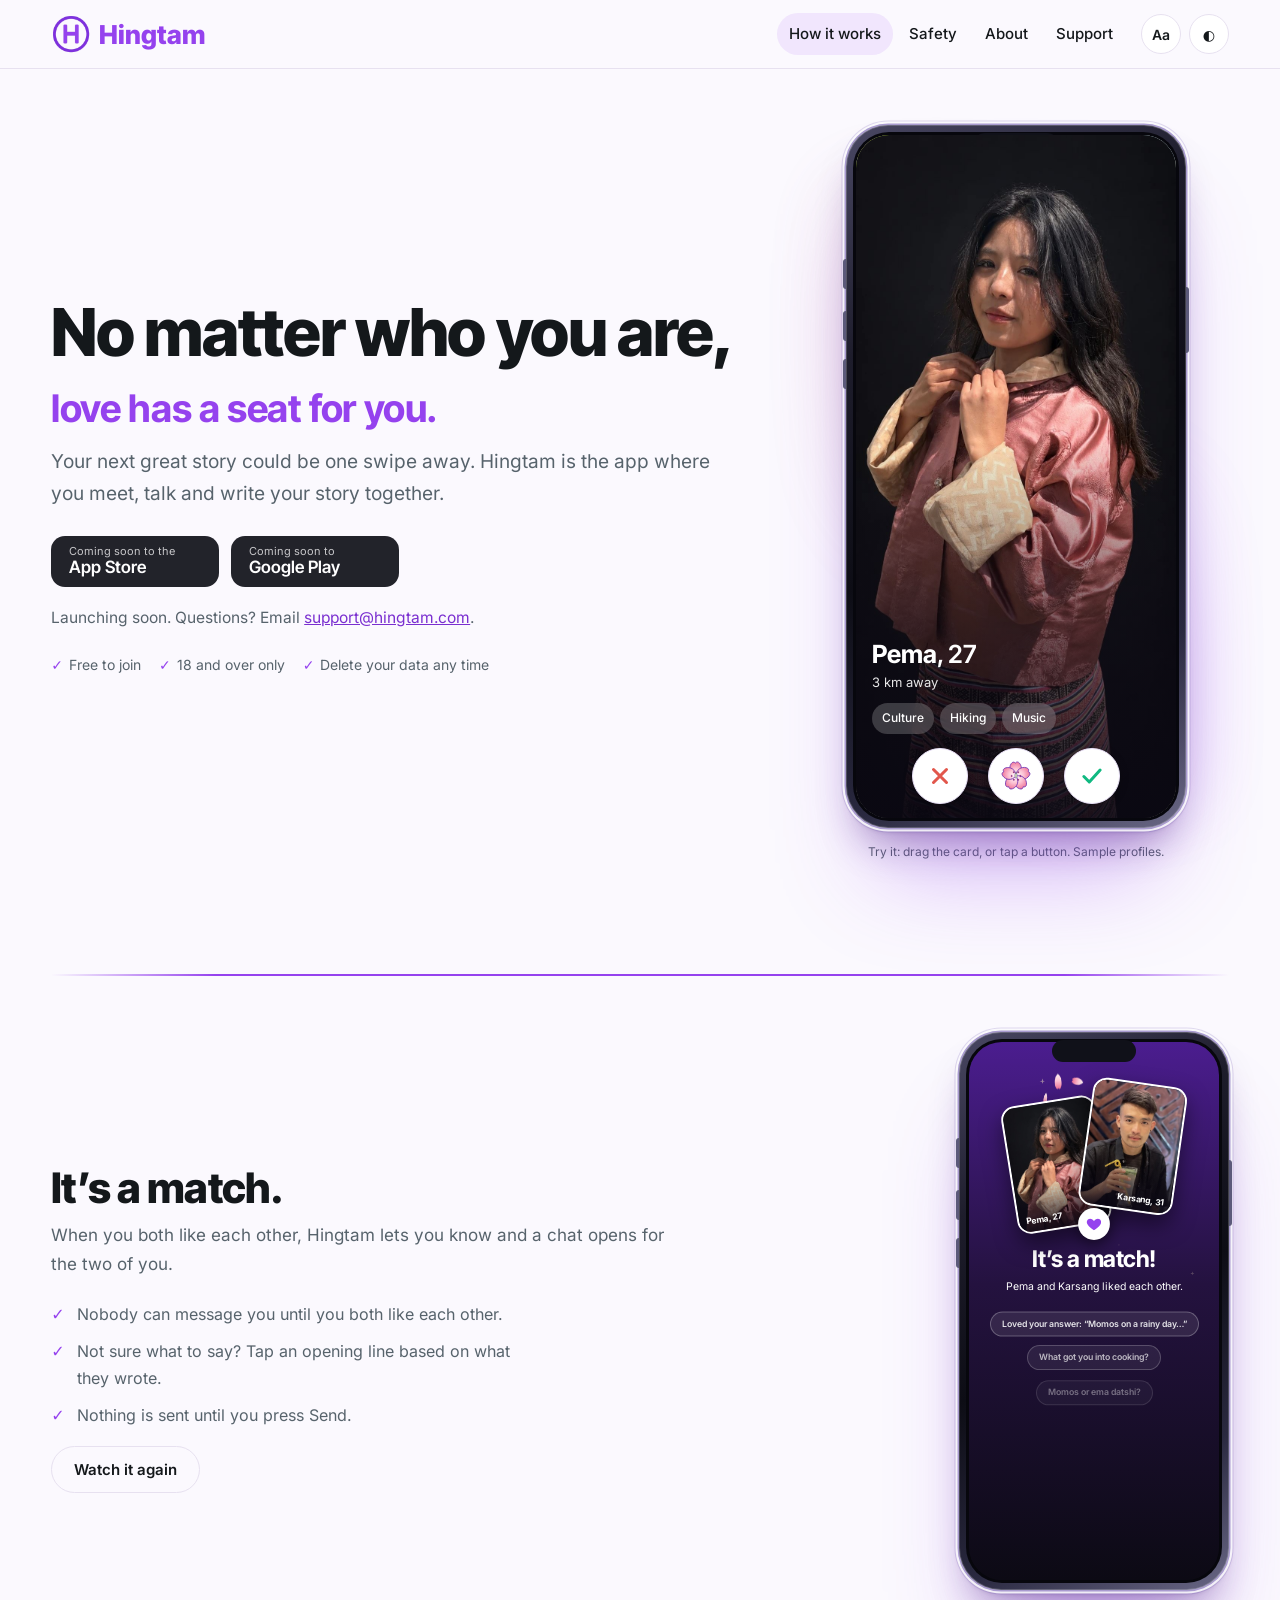
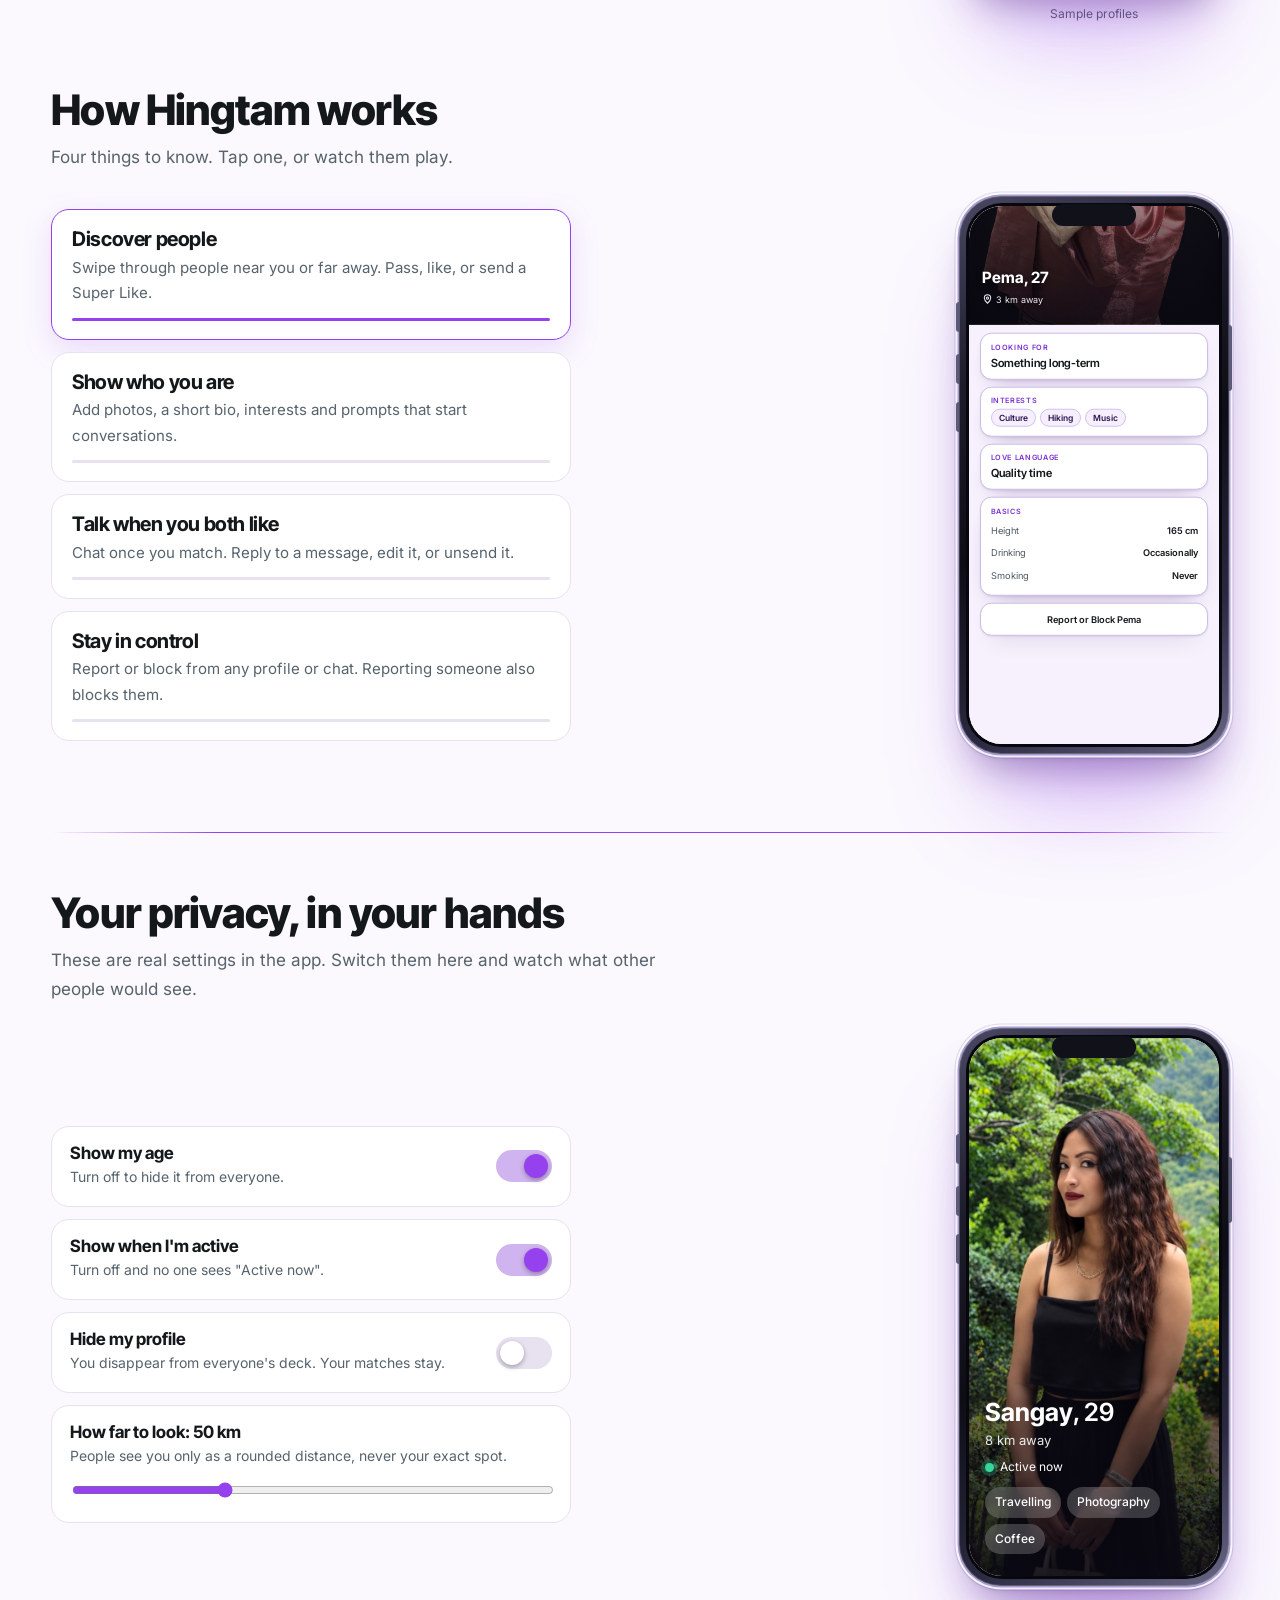
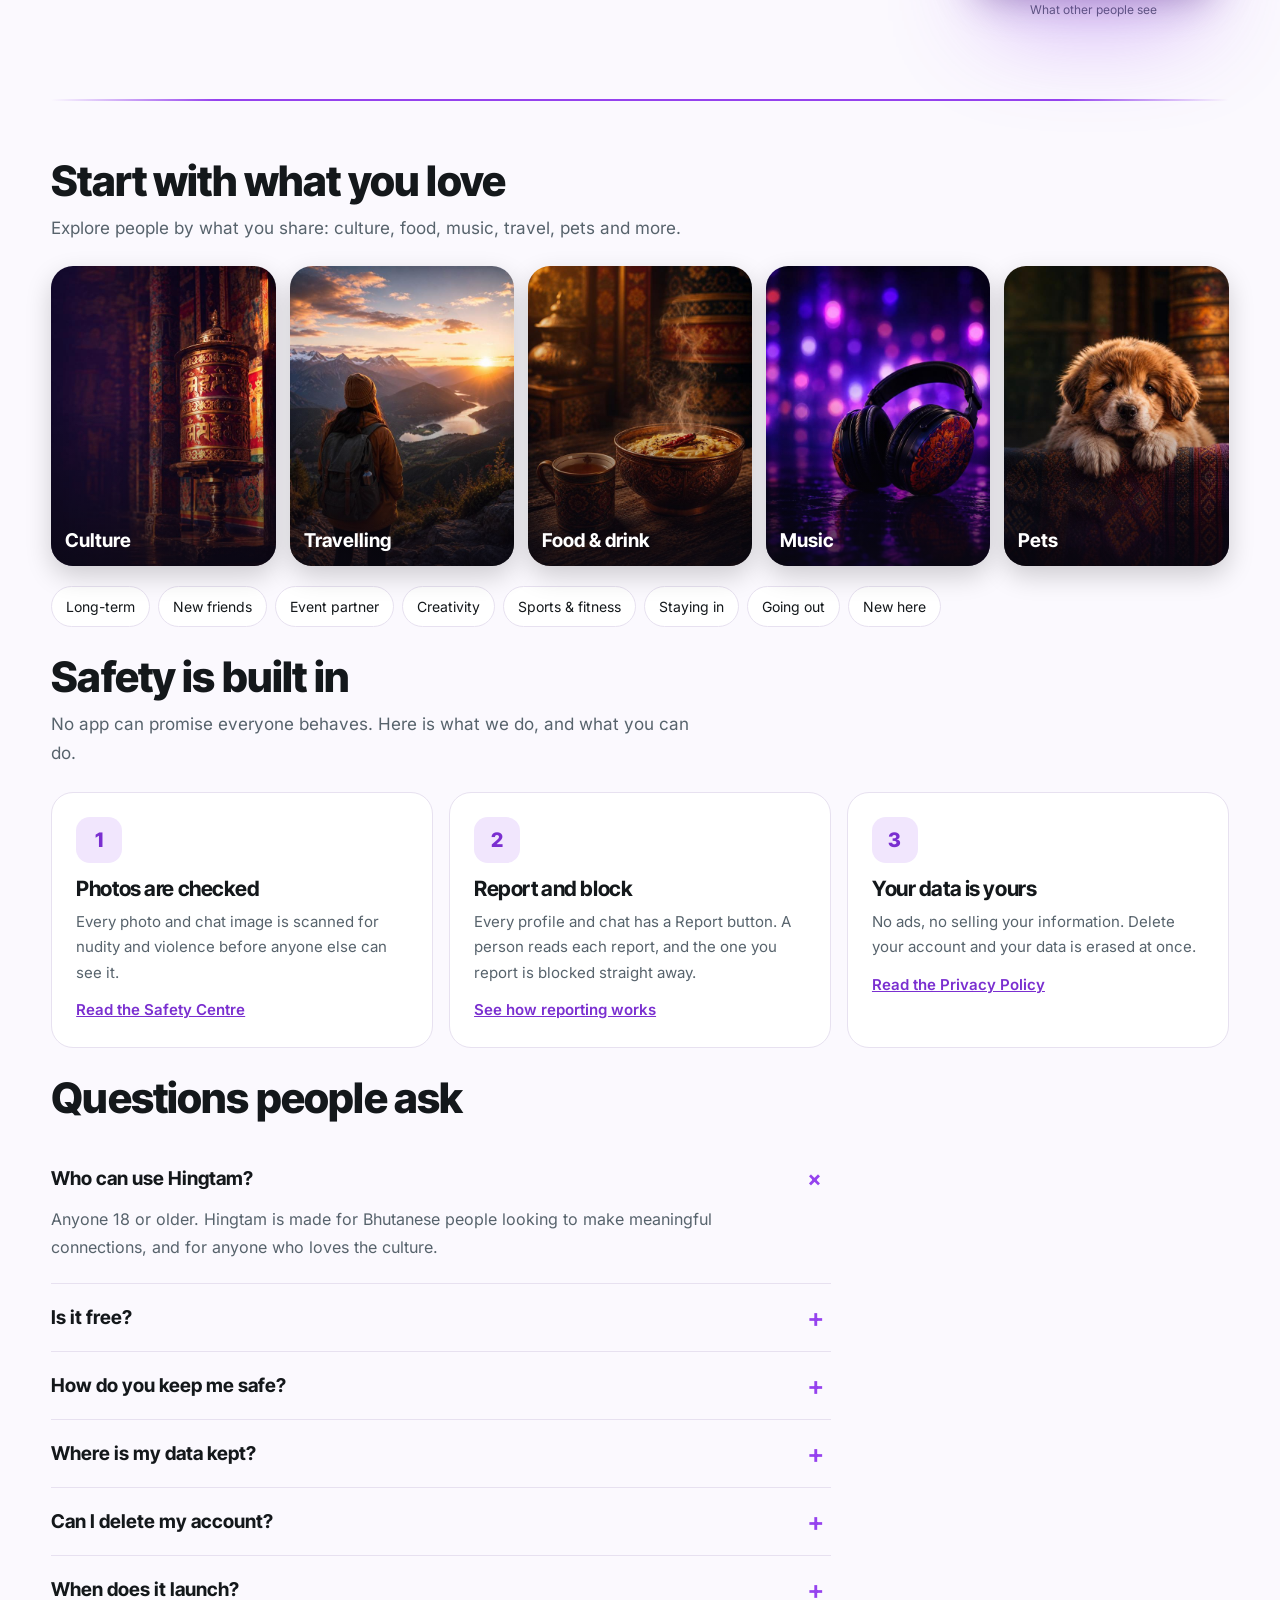
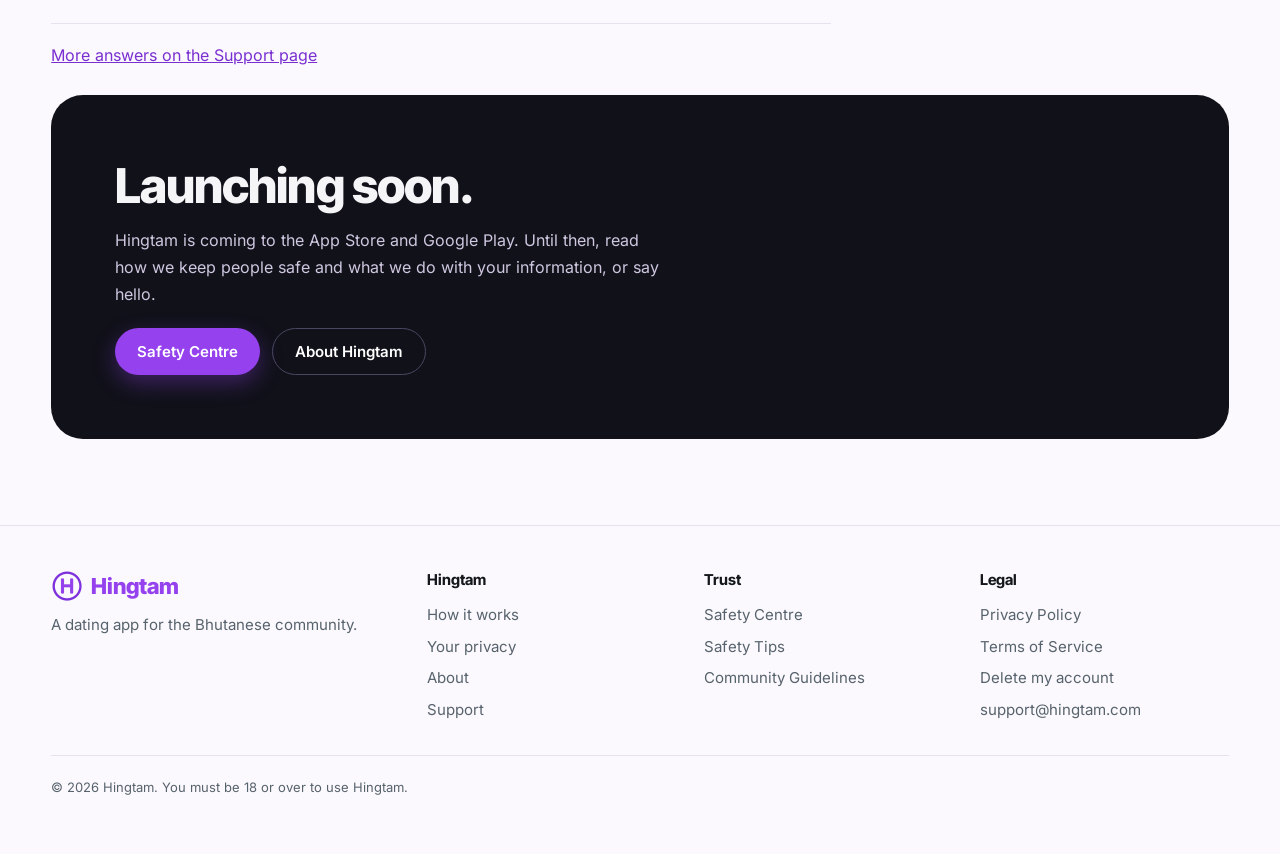
==== commit e5f01bd4: "Website: inner pages use the same width as the home page" ====
--- a/index.html
+++ b/index.html
@@ -1,2 +1,2 @@
 <!doctype html>
-<html lang="en"><head><meta charset="utf-8"><meta name="viewport" content="width=device-width, initial-scale=1"><title>Hingtam: a dating app for the Bhutanese community</title><meta name="description" content="No matter who you are, love has a seat for you. Hingtam is a dating app made for the Bhutanese community and the people who love the culture."><meta name="robots" content="noindex, nofollow"><meta property="og:title" content="Hingtam: a dating app for the Bhutanese community"><meta property="og:description" content="No matter who you are, love has a seat for you. Hingtam is a dating app made for the Bhutanese community and the people who love the culture."><meta property="og:type" content="website"><meta property="og:url" content="https://hingtam.com/"><meta property="og:image" content="https://hingtam.com/assets/images/og.jpg"><meta name="twitter:card" content="summary_large_image"><link rel="icon" type="image/png" href="/assets/images/favicon.png"><link rel="preload" href="/assets/fonts/inter-400.woff2" as="font" type="font/woff2" crossorigin><link rel="stylesheet" href="/assets/site.css?v=mvnli26p"><script>if(location.hostname==="puku6157-boop.github.io"){location.replace("https://hingtam.com"+location.pathname.replace(/^\/hingtam-web/,"")+location.search+location.hash)}</script><script>try{var t=localStorage.getItem("hg-theme");if(t==="dark"||t==="light")document.documentElement.setAttribute("data-theme",t)}catch(e){}document.documentElement.classList.add("js")</script></head><body><a class="skip" href="#main">Skip to content</a><header class="site"><div class="wrap bar"><a class="brand" href="/" aria-label="Hingtam home"><img src="/assets/images/logo.png" alt="" width="40" height="40">Hingtam</a><nav class="main" id="mainNav" aria-label="Main"><a href="/#how" aria-current="page">How it works</a><a href="/safety-centre/">Safety</a><a href="/about/">About</a><a href="/support/">Support</a></nav><div class="tools"><button class="tool" id="readBtn" aria-pressed="false" title="Readable text: bigger, clearer letters" aria-label="Readable text">Aa</button><button class="tool" id="themeBtn" title="Switch light or dark" aria-label="Switch light or dark">&#9680;</button><button class="tool menu-btn" id="menuBtn" aria-expanded="false" aria-controls="mainNav" aria-label="Menu">&#9776;</button></div></div></header><main id="main"><section class="hero"><div class="wrap hero-grid"><div class="hero-copy"><div class="hero-top"><h1 class="hero-h"><span class="h1a">No matter who you are,</span><em>love has a seat for you.</em></h1><p class="lead">Your next great story could be one swipe away. Hingtam is the app where you meet, talk and write your story together.</p></div><div class="hero-bottom"><div class="cta-row"><div class="store" aria-label="App Store, coming soon"><small>Coming soon to the</small><b>App Store</b></div><div class="store" aria-label="Google Play, coming soon"><small>Coming soon to</small><b>Google Play</b></div></div><p class="soon-note">Launching soon. Questions? Email <a href="mailto:support@hingtam.com">support@hingtam.com</a>.</p><ul class="points"><li>Free to join</li><li>18 and over only</li><li>Delete your data any time</li></ul></div></div><div class="stage"><div><div class="phone"><div class="notch"></div><div class="screen"><div class="deck" id="deck"></div><div class="actions"><button class="act" id="passBtn" aria-label="Pass"><svg width="26" height="26" viewBox="0 0 24 24" fill="none" stroke="#E2574C" stroke-width="2.8" stroke-linecap="round" aria-hidden="true"><path d="M6 6l12 12M18 6L6 18"/></svg></button><button class="act" id="starBtn" aria-label="Super Like"><svg width="32" height="32" viewBox="0 0 24 24" aria-hidden="true"><defs><radialGradient id="blossomGrad" cx="50%" cy="88%" r="95%"><stop offset="0%" stop-color="#FFF3F6"/><stop offset="45%" stop-color="#FCC3D4"/><stop offset="100%" stop-color="#EE6F94"/></radialGradient></defs><path d="M12 12 C7.5 10.3 6.5 5.7 8.9 2.5 C9.9 1.3 11 1.1 12 2.3 C13 1.1 14.1 1.3 15.1 2.5 C17.5 5.7 16.5 10.3 12 12 Z" fill="url(#blossomGrad)" stroke="#6B2FB3" stroke-width=".55" stroke-linejoin="round" transform="rotate(-3 12 12)"/><path d="M12 12 C7.5 10.3 6.5 5.7 8.9 2.5 C9.9 1.3 11 1.1 12 2.3 C13 1.1 14.1 1.3 15.1 2.5 C17.5 5.7 16.5 10.3 12 12 Z" fill="url(#blossomGrad)" stroke="#6B2FB3" stroke-width=".55" stroke-linejoin="round" transform="rotate(70 12 12)"/><path d="M12 12 C7.5 10.3 6.5 5.7 8.9 2.5 C9.9 1.3 11 1.1 12 2.3 C13 1.1 14.1 1.3 15.1 2.5 C17.5 5.7 16.5 10.3 12 12 Z" fill="url(#blossomGrad)" stroke="#6B2FB3" stroke-width=".55" stroke-linejoin="round" transform="rotate(146 12 12)"/><path d="M12 12 C7.5 10.3 6.5 5.7 8.9 2.5 C9.9 1.3 11 1.1 12 2.3 C13 1.1 14.1 1.3 15.1 2.5 C17.5 5.7 16.5 10.3 12 12 Z" fill="url(#blossomGrad)" stroke="#6B2FB3" stroke-width=".55" stroke-linejoin="round" transform="rotate(214 12 12)"/><path d="M12 12 C7.5 10.3 6.5 5.7 8.9 2.5 C9.9 1.3 11 1.1 12 2.3 C13 1.1 14.1 1.3 15.1 2.5 C17.5 5.7 16.5 10.3 12 12 Z" fill="url(#blossomGrad)" stroke="#6B2FB3" stroke-width=".55" stroke-linejoin="round" transform="rotate(289 12 12)"/><circle cx="15.3" cy="12" r=".55" fill="#A5203E" stroke="#6B2FB3" stroke-width=".25"/><circle cx="13.65" cy="9.14" r=".55" fill="#A5203E" stroke="#6B2FB3" stroke-width=".25"/><circle cx="10.35" cy="9.14" r=".55" fill="#A5203E" stroke="#6B2FB3" stroke-width=".25"/><circle cx="8.7" cy="12" r=".55" fill="#A5203E" stroke="#6B2FB3" stroke-width=".25"/><circle cx="10.35" cy="14.86" r=".55" fill="#A5203E" stroke="#6B2FB3" stroke-width=".25"/><circle cx="13.65" cy="14.86" r=".55" fill="#A5203E" stroke="#6B2FB3" stroke-width=".25"/><ellipse cx="12" cy="11.7" rx=".95" ry="2" fill="#C7E0A6" stroke="#6B2FB3" stroke-width=".3"/><circle cx="12" cy="9.75" r=".55" fill="#9BC46A" stroke="#6B2FB3" stroke-width=".25"/></svg></button><button class="act" id="likeBtn" aria-label="Like"><svg width="26" height="26" viewBox="0 0 24 24" fill="none" stroke="#10B981" stroke-width="2.8" stroke-linecap="round" stroke-linejoin="round" aria-hidden="true"><path d="M4.5 12.5l5 5 10-11"/></svg></button></div></div></div><p class="sample">Try it: drag the card, or tap a button. Sample profiles.</p></div></div></div></section><div class="weave"></div><section class="block" id="match"><div class="wrap"><div class="play match"><div class="mcopy"><div class="sh" style="margin-bottom:0"><h2>It&rsquo;s a match.</h2><p>When you both like each other, Hingtam lets you know and a chat opens for the two of you.</p></div><ul class="mpoints"><li>Nobody can message you until you both like each other.</li><li>Not sure what to say? Tap an opening line based on what they wrote.</li><li>Nothing is sent until you press Send.</li></ul><div class="playrow"><button class="btn ghost" id="matchReplay" type="button">Watch it again</button></div></div><div class="phone-wrap"><div class="phone sm"><div class="notch"></div><div class="screen mscene" id="mscene" role="img" aria-label="Two profile photos fly together, burst into peach blossom petals, and the words It&rsquo;s a match appear."><div class="m-bg"></div><svg class="m-defs" width="0" height="0" aria-hidden="true" focusable="false"><defs><linearGradient id="mPetalGrad" x1="0" y1="0" x2="0" y2="1"><stop offset="0" stop-color="#EE6F94"/><stop offset=".55" stop-color="#FCC3D4"/><stop offset="1" stop-color="#FFF3F6"/></linearGradient></defs></svg><div class="m-at"><div class="m-flash"></div><div class="m-ring"></div></div><div class="m-at"><div class="m-card m-l"><img src="/assets/images/match-her.jpg" alt="" width="480" height="653"><span>Pema, 27</span></div><div class="m-card m-r"><img src="/assets/images/match-him.jpg" alt="" width="480" height="653"><span>Karsang, 31</span></div><div class="m-heart"><svg width="16" height="16" viewBox="0 0 24 24" aria-hidden="true"><path fill="#9542EE" d="M12 21s-7.5-4.6-9.6-9.2C.9 8.5 2.7 4.5 6.4 4.5c2 0 3.7 1.1 5.6 3.2 1.9-2.1 3.6-3.2 5.6-3.2 3.7 0 5.5 4 4 7.3C19.5 16.4 12 21 12 21z"/></svg></div></div><div class="m-at m-petals"></div><div class="m-text"><h3 class="m-r1">It&rsquo;s a match!</h3><p class="m-r2">Pema and Karsang liked each other.</p><div class="m-starters"><span class="m-r3">Loved your answer: &ldquo;Momos on a rainy day&hellip;&rdquo;</span><span class="m-r4">What got you into cooking?</span><span class="m-r5">Momos or ema datshi?</span></div></div><div class="m-bottom m-r6"><div class="m-send">Send a message</div><div class="m-keep">Keep Swiping</div></div></div></div><p class="sample">Sample profiles</p></div></div></div></section><section class="block" id="how"><div class="wrap"><div class="sh"><h2>How Hingtam works</h2><p>Four things to know. Tap one, or watch them play.</p></div><div class="how" id="howBox"><div class="steps" role="tablist" aria-label="How it works"><button class="step" role="tab" aria-selected="true" data-i="0"><h3>Discover people</h3><p>Swipe through people near you or far away. Pass, like, or send a Super Like.</p><div class="bar-p"><i></i></div></button><button class="step" role="tab" aria-selected="false" data-i="1"><h3>Show who you are</h3><p>Add photos, a short bio, interests and prompts that start conversations.</p><div class="bar-p"><i></i></div></button><button class="step" role="tab" aria-selected="false" data-i="2"><h3>Talk when you both like</h3><p>Chat once you match. Reply to a message, edit it, or unsend it.</p><div class="bar-p"><i></i></div></button><button class="step" role="tab" aria-selected="false" data-i="3"><h3>Stay in control</h3><p>Report or block from any profile or chat. Reporting someone also blocks them.</p><div class="bar-p"><i></i></div></button></div><div class="phone-wrap"><div class="phone sm"><div class="notch"></div><div class="screen" style="position:relative"><div class="panel ap on" id="p0"><div class="ap-scroll s0"><div class="ap-hero" style="background-image:url(/assets/images/hero.jpg)"><i class="ap-shade"></i><div class="ap-info"><b>Pema, 27</b><span><svg width="11" height="11" viewBox="0 0 24 24" fill="none" stroke="currentColor" stroke-width="2.2" stroke-linecap="round" stroke-linejoin="round" aria-hidden="true"><path d="M12 21s-7-6.2-7-11.5A7 7 0 0 1 19 9.5C19 14.8 12 21 12 21z"/><circle cx="12" cy="9.5" r="2.5"/></svg> 3 km away</span></div><div class="ap-track"><i></i></div></div><div class="ap-pad"><div class="ap-card"><small>Looking for</small><div class="ap-big">Something long-term</div></div><div class="ap-card"><small>Interests</small><div class="ap-tags"><span>Culture</span><span>Hiking</span><span>Music</span></div></div><div class="ap-card"><small>Love language</small><div class="ap-big">Quality time</div></div><div class="ap-card"><small>Basics</small><div class="ap-facts"><div><span>Height</span><b>165 cm</b></div><div><span>Drinking</span><b>Occasionally</b></div><div><span>Smoking</span><b>Never</b></div></div></div><div class="ap-card ap-btn">Report or Block Pema</div></div></div></div><div class="panel ap" id="p1"><div class="ap-scroll s1"><div class="ap-hero short" style="background-image:url(/assets/images/hero.jpg)"><i class="ap-shade"></i><div class="ap-info"><b>Pema, 27</b><span><svg width="11" height="11" viewBox="0 0 24 24" fill="none" stroke="currentColor" stroke-width="2.2" stroke-linecap="round" stroke-linejoin="round" aria-hidden="true"><path d="M12 21s-7-6.2-7-11.5A7 7 0 0 1 19 9.5C19 14.8 12 21 12 21z"/><circle cx="12" cy="9.5" r="2.5"/></svg> 3 km away</span></div></div><div class="ap-pad"><div class="ap-card"><small>About me</small><div class="ap-text">I&rsquo;m usually found on a trail with a flask of tea.</div></div><div class="ap-card prompt"><small>A perfect Sunday</small><div class="ap-big">Ema datshi, a long walk, and no alarm clock.</div></div><div class="ap-card"><small>Interests</small><div class="ap-tags"><span>Culture</span><span>Hiking</span><span>Music</span><span>Photography</span></div></div><div class="ap-card prompt"><small>Two truths and a lie</small><div class="ap-big">I have met a takin. I cannot swim. I speak four languages.</div></div><div class="ap-card prompt"><small>The way to win me over is&hellip;</small><div class="ap-big">Cook for me, or at least try.</div></div></div></div></div><div class="panel ap" id="p2"><div class="ap-chat-head"><span class="ap-back"><svg width="18" height="18" viewBox="0 0 24 24" fill="none" stroke="currentColor" stroke-width="2.4" stroke-linecap="round" stroke-linejoin="round" aria-hidden="true"><path d="M15 5l-7 7 7 7"/></svg></span><span class="ap-ava" style="background-image:url(/assets/images/match-him.jpg)"><i></i></span><span class="ap-who"><b>Karsang</b><small>Active now</small></span><span class="ap-more"><svg width="17" height="17" viewBox="0 0 24 24" fill="currentColor" aria-hidden="true"><circle cx="5" cy="12" r="2"/><circle cx="12" cy="12" r="2"/><circle cx="19" cy="12" r="2"/></svg></span></div><div class="ap-msgs"><div class="ap-b in">Hi Pema! Your Sunday answer made me hungry.</div><div class="ap-b out"><span class="ap-quote">Hi Pema! Your Sunday answer&hellip;</span>Ha! Come to Thimphu and I will cook.</div><div class="ap-time">Edited &middot; 5:43 PM</div><div class="ap-b gone">This message was unsent</div><div class="ap-b in">Deal. Which momo place is best?</div></div><div class="ap-composer"><span class="ap-camera"><svg width="17" height="17" viewBox="0 0 24 24" fill="none" stroke="currentColor" stroke-width="2.1" stroke-linecap="round" stroke-linejoin="round" aria-hidden="true"><path d="M4 8h3l1.6-2.4h6.8L17 8h3a1 1 0 0 1 1 1v9a1 1 0 0 1-1 1H4a1 1 0 0 1-1-1V9a1 1 0 0 1 1-1z"/><circle cx="12" cy="13" r="3.6"/></svg></span><span class="ap-input">Type a message&hellip;</span><span class="ap-sendbtn"><svg width="16" height="16" viewBox="0 0 24 24" fill="currentColor" aria-hidden="true"><path d="M3.4 20.6 21 12 3.4 3.4l.1 6.7L15 12 3.5 13.9z"/></svg></span></div></div><div class="panel ap" id="p3"><div class="ap-bg" style="background-image:url(/assets/images/sangay.jpg)"><i class="ap-shade"></i><div class="ap-info"><b>Sangay, 29</b><span><svg width="11" height="11" viewBox="0 0 24 24" fill="none" stroke="currentColor" stroke-width="2.2" stroke-linecap="round" stroke-linejoin="round" aria-hidden="true"><path d="M12 21s-7-6.2-7-11.5A7 7 0 0 1 19 9.5C19 14.8 12 21 12 21z"/><circle cx="12" cy="9.5" r="2.5"/></svg> 8 km away</span></div></div><div class="ap-dim"></div><div class="ap-sheet step1"><i class="ap-grab"></i><div class="ap-row"><span class="ap-chip"><svg width="17" height="17" viewBox="0 0 24 24" fill="none" stroke="currentColor" stroke-width="2.1" stroke-linecap="round" stroke-linejoin="round" aria-hidden="true"><path d="M5 21V4M5 4h12l-2.5 4L17 12H5"/></svg></span><span class="ap-rt"><b>Report</b><small>Report Sangay&rsquo;s inappropriate behaviour</small></span><svg width="14" height="14" viewBox="0 0 24 24" fill="none" stroke="currentColor" stroke-width="2.4" stroke-linecap="round" stroke-linejoin="round" aria-hidden="true"><path d="M9 5l7 7-7 7"/></svg></div><div class="ap-row danger"><span class="ap-chip"><svg width="17" height="17" viewBox="0 0 24 24" fill="none" stroke="currentColor" stroke-width="2.1" stroke-linecap="round" aria-hidden="true"><circle cx="12" cy="12" r="9"/><path d="M5.6 5.6l12.8 12.8"/></svg></span><span class="ap-rt"><b>Block</b><small>Sangay won&rsquo;t be shown in your deck again</small></span><svg width="14" height="14" viewBox="0 0 24 24" fill="none" stroke="currentColor" stroke-width="2.4" stroke-linecap="round" stroke-linejoin="round" aria-hidden="true"><path d="M9 5l7 7-7 7"/></svg></div><div class="ap-cancel">Cancel</div></div><div class="ap-sheet step2"><i class="ap-grab"></i><div class="ap-st">Report Sangay</div><div class="ap-sx">Choose a reason. Reporting also blocks Sangay. Reports are confidential and carefully reviewed.</div><div class="ap-radio"><i></i>Spam or scam</div><div class="ap-radio on"><i></i>Inappropriate content or messages</div><div class="ap-radio"><i></i>Fake or stolen photos</div><div class="ap-radio"><i></i>Harassing or abusive behaviour</div><div class="ap-send">Send report</div><div class="ap-cancel">Cancel</div></div></div></div></div></div></div></div></section><div class="weave thin"></div><section class="block" id="privacy"><div class="wrap"><div class="sh"><h2>Your privacy, in your hands</h2><p>These are real settings in the app. Switch them here and watch what other people would see.</p></div><div class="play"><div class="toggles"><div class="trow"><div><b>Show my age</b><span>Turn off to hide it from everyone.</span></div><button class="sw" role="switch" aria-checked="true" aria-label="Show my age" data-k="age"></button></div><div class="trow"><div><b>Show when I'm active</b><span>Turn off and no one sees "Active now".</span></div><button class="sw" role="switch" aria-checked="true" aria-label="Show when I am active" data-k="active"></button></div><div class="trow"><div><b>Hide my profile</b><span>You disappear from everyone's deck. Your matches stay.</span></div><button class="sw" role="switch" aria-checked="false" aria-label="Hide my profile" data-k="hide"></button></div><div class="range"><b>How far to look: <span id="kmv">50</span> km</b><span style="color:var(--muted);font-size:14px">People see you only as a rounded distance, never your exact spot.</span><input type="range" id="km" min="5" max="150" value="50" aria-label="Distance in kilometres"></div></div><div class="phone-wrap"><div class="phone sm"><div class="notch"></div><div class="screen pv active" id="pv"><div class="card-p" style="cursor:default;background-image:url(/assets/images/sangay.jpg)"><div class="info" style="bottom:22px"><div class="nm">Sangay<span id="pvAge">, 29</span></div><div class="meta">8 km away</div><div class="act-dot">Active now</div><div class="chips"><span class="chip">Travelling</span><span class="chip">Photography</span><span class="chip">Coffee</span></div></div></div><div class="hid">Your profile is hidden.<br><span style="font:400 14px var(--body);opacity:.8">Nobody will see you in their deck.</span></div></div></div><p class="sample">What other people see</p></div></div></div></section><div class="weave"></div><section class="block" id="explore"><div class="wrap"><div class="sh"><h2>Start with what you love</h2><p>Explore people by what you share: culture, food, music, travel, pets and more.</p></div><div class="tiles"><div class="tile" tabindex="0"><img src="/assets/images/tile-culture.jpg" alt="A prayer wheel in a temple" loading="lazy"><span>Culture</span></div><div class="tile" tabindex="0"><img src="/assets/images/tile-traveling.jpg" alt="A hiker looking over mountains at sunset" loading="lazy"><span>Travelling</span></div><div class="tile" tabindex="0"><img src="/assets/images/tile-food-drink.jpg" alt="A table of food" loading="lazy"><span>Food &amp; drink</span></div><div class="tile" tabindex="0"><img src="/assets/images/tile-music.jpg" alt="Music" loading="lazy"><span>Music</span></div><div class="tile" tabindex="0"><img src="/assets/images/tile-pets.jpg" alt="A pet" loading="lazy"><span>Pets</span></div></div><div class="more"><span>Long-term</span><span>New friends</span><span>Event partner</span><span>Creativity</span><span>Sports &amp; fitness</span><span>Staying in</span><span>Going out</span><span>New here</span></div></div></section><section class="block" id="safety" style="padding-top:20px"><div class="wrap"><div class="sh"><h2>Safety is built in</h2><p>No app can promise everyone behaves. Here is what we do, and what you can do.</p></div><div class="cards3"><div class="scard"><div class="ic">1</div><h3>Photos are checked</h3><p>Every photo and chat image is scanned for nudity and violence before anyone else can see it.</p><a href="/safety-centre/">Read the Safety Centre</a></div><div class="scard"><div class="ic">2</div><h3>Report and block</h3><p>Every profile and chat has a Report button. A person reads each report, and the one you report is blocked straight away.</p><a href="/safety-centre/#report">See how reporting works</a></div><div class="scard"><div class="ic">3</div><h3>Your data is yours</h3><p>No ads, no selling your information. Delete your account and your data is erased at once.</p><a href="/privacy/">Read the Privacy Policy</a></div></div></div></section><section class="block" id="faq" style="padding-top:20px"><div class="wrap"><div class="sh"><h2>Questions people ask</h2></div><div class="faq"><details class="q" open><summary>Who can use Hingtam?</summary><p>Anyone 18 or older. Hingtam is made for Bhutanese people looking to make meaningful connections, and for anyone who loves the culture.</p></details><details class="q"><summary>Is it free?</summary><p>Yes. You can join, swipe and chat for free. Optional paid plans (Pro and Premium) add things like more daily swipes and seeing who has liked you.</p></details><details class="q"><summary>How do you keep me safe?</summary><p>Photos are checked automatically, every report is read by a person, and you can block or hide anyone. We do not run background checks, so we share safety tips and encourage you to meet in public places.</p></details><details class="q"><summary>Where is my data kept?</summary><p>On secure cloud servers in the Asia-Pacific region. We never sell your information.</p></details><details class="q"><summary>Can I delete my account?</summary><p>Yes, any time in Settings. Your profile, photos and messages are erased straight away. If you cannot open the app, see the Delete my account page.</p></details><details class="q"><summary>When does it launch?</summary><p>Soon. We will announce the launch here on the website as soon as it is ready.</p></details></div><p style="margin-top:18px"><a href="/support/">More answers on the Support page</a></p></div></section><section class="block" style="padding-top:20px"><div class="wrap"><div class="final"><h2>Launching soon.</h2><p>Hingtam is coming to the App Store and Google Play. Until then, read how we keep people safe and what we do with your information, or say hello.</p><div class="cta-row" style="margin-top:6px"><a class="btn primary" href="/safety-centre/">Safety Centre</a><a class="btn ghost" style="color:#fff;border-color:#4a4763" href="/about/">About Hingtam</a></div></div></div></section><script type="application/json" id="home-data">{"samples":[{"name":"Pema","age":27,"distance":"3 km away","image":"/assets/images/hero.jpg","chips":["Culture","Hiking","Music"]},{"name":"Sangay","age":29,"distance":"8 km away","image":"/assets/images/sangay.jpg","chips":["Travelling","Photography","Coffee"]},{"name":"Karsang","age":31,"distance":"12 km away","image":"/assets/images/karsang.jpg","chips":["Food & drink","Cooking","Pets"]}]}</script></main><footer class="site"><div class="wrap"><div class="fcols"><div><a class="brand" href="/" style="font-size:22px"><img src="/assets/images/logo.png" alt="" width="32" height="32">Hingtam</a><p style="margin-top:10px;max-width:22em">A dating app for the Bhutanese community.</p></div><div><h4>Hingtam</h4><a href="/#how">How it works</a><a href="/#privacy">Your privacy</a><a href="/about/">About</a><a href="/support/">Support</a></div><div><h4>Trust</h4><a href="/safety-centre/">Safety Centre</a><a href="/safety-tips/">Safety Tips</a><a href="/community-guidelines/">Community Guidelines</a></div><div><h4>Legal</h4><a href="/privacy/">Privacy Policy</a><a href="/terms/">Terms of Service</a><a href="/delete-account/">Delete my account</a><a href="mailto:support@hingtam.com">support@hingtam.com</a></div></div><div class="fine">&copy; 2026 Hingtam. You must be 18 or over to use Hingtam.</div></div></footer><script src="/assets/site.js?v=mvnli26p" defer></script><script src="/assets/home.js?v=mvnli26p" defer></script></body></html>
+<html lang="en"><head><meta charset="utf-8"><meta name="viewport" content="width=device-width, initial-scale=1"><title>Hingtam: a dating app for the Bhutanese community</title><meta name="description" content="No matter who you are, love has a seat for you. Hingtam is a dating app made for the Bhutanese community and the people who love the culture."><meta name="robots" content="noindex, nofollow"><meta property="og:title" content="Hingtam: a dating app for the Bhutanese community"><meta property="og:description" content="No matter who you are, love has a seat for you. Hingtam is a dating app made for the Bhutanese community and the people who love the culture."><meta property="og:type" content="website"><meta property="og:url" content="https://hingtam.com/"><meta property="og:image" content="https://hingtam.com/assets/images/og.jpg"><meta name="twitter:card" content="summary_large_image"><link rel="icon" type="image/png" href="/assets/images/favicon.png"><link rel="preload" href="/assets/fonts/inter-400.woff2" as="font" type="font/woff2" crossorigin><link rel="stylesheet" href="/assets/site.css?v=mvnpatfh"><script>if(location.hostname==="puku6157-boop.github.io"){location.replace("https://hingtam.com"+location.pathname.replace(/^\/hingtam-web/,"")+location.search+location.hash)}</script><script>try{var t=localStorage.getItem("hg-theme");if(t==="dark"||t==="light")document.documentElement.setAttribute("data-theme",t)}catch(e){}document.documentElement.classList.add("js")</script></head><body><a class="skip" href="#main">Skip to content</a><header class="site"><div class="wrap bar"><a class="brand" href="/" aria-label="Hingtam home"><img src="/assets/images/logo.png" alt="" width="40" height="40">Hingtam</a><nav class="main" id="mainNav" aria-label="Main"><a href="/#how" aria-current="page">How it works</a><a href="/safety-centre/">Safety</a><a href="/about/">About</a><a href="/support/">Support</a></nav><div class="tools"><button class="tool" id="readBtn" aria-pressed="false" title="Readable text: bigger, clearer letters" aria-label="Readable text">Aa</button><button class="tool" id="themeBtn" title="Switch light or dark" aria-label="Switch light or dark">&#9680;</button><button class="tool menu-btn" id="menuBtn" aria-expanded="false" aria-controls="mainNav" aria-label="Menu">&#9776;</button></div></div></header><main id="main"><section class="hero"><div class="wrap hero-grid"><div class="hero-copy"><div class="hero-top"><h1 class="hero-h"><span class="h1a">No matter who you are,</span><em>love has a seat for you.</em></h1><p class="lead">Your next great story could be one swipe away. Hingtam is the app where you meet, talk and write your story together.</p></div><div class="hero-bottom"><div class="cta-row"><div class="store" aria-label="App Store, coming soon"><small>Coming soon to the</small><b>App Store</b></div><div class="store" aria-label="Google Play, coming soon"><small>Coming soon to</small><b>Google Play</b></div></div><p class="soon-note">Launching soon. Questions? Email <a href="mailto:support@hingtam.com">support@hingtam.com</a>.</p><ul class="points"><li>Free to join</li><li>18 and over only</li><li>Delete your data any time</li></ul></div></div><div class="stage"><div><div class="phone"><div class="notch"></div><div class="screen"><div class="deck" id="deck"></div><div class="actions"><button class="act" id="passBtn" aria-label="Pass"><svg width="26" height="26" viewBox="0 0 24 24" fill="none" stroke="#E2574C" stroke-width="2.8" stroke-linecap="round" aria-hidden="true"><path d="M6 6l12 12M18 6L6 18"/></svg></button><button class="act" id="starBtn" aria-label="Super Like"><svg width="32" height="32" viewBox="0 0 24 24" aria-hidden="true"><defs><radialGradient id="blossomGrad" cx="50%" cy="88%" r="95%"><stop offset="0%" stop-color="#FFF3F6"/><stop offset="45%" stop-color="#FCC3D4"/><stop offset="100%" stop-color="#EE6F94"/></radialGradient></defs><path d="M12 12 C7.5 10.3 6.5 5.7 8.9 2.5 C9.9 1.3 11 1.1 12 2.3 C13 1.1 14.1 1.3 15.1 2.5 C17.5 5.7 16.5 10.3 12 12 Z" fill="url(#blossomGrad)" stroke="#6B2FB3" stroke-width=".55" stroke-linejoin="round" transform="rotate(-3 12 12)"/><path d="M12 12 C7.5 10.3 6.5 5.7 8.9 2.5 C9.9 1.3 11 1.1 12 2.3 C13 1.1 14.1 1.3 15.1 2.5 C17.5 5.7 16.5 10.3 12 12 Z" fill="url(#blossomGrad)" stroke="#6B2FB3" stroke-width=".55" stroke-linejoin="round" transform="rotate(70 12 12)"/><path d="M12 12 C7.5 10.3 6.5 5.7 8.9 2.5 C9.9 1.3 11 1.1 12 2.3 C13 1.1 14.1 1.3 15.1 2.5 C17.5 5.7 16.5 10.3 12 12 Z" fill="url(#blossomGrad)" stroke="#6B2FB3" stroke-width=".55" stroke-linejoin="round" transform="rotate(146 12 12)"/><path d="M12 12 C7.5 10.3 6.5 5.7 8.9 2.5 C9.9 1.3 11 1.1 12 2.3 C13 1.1 14.1 1.3 15.1 2.5 C17.5 5.7 16.5 10.3 12 12 Z" fill="url(#blossomGrad)" stroke="#6B2FB3" stroke-width=".55" stroke-linejoin="round" transform="rotate(214 12 12)"/><path d="M12 12 C7.5 10.3 6.5 5.7 8.9 2.5 C9.9 1.3 11 1.1 12 2.3 C13 1.1 14.1 1.3 15.1 2.5 C17.5 5.7 16.5 10.3 12 12 Z" fill="url(#blossomGrad)" stroke="#6B2FB3" stroke-width=".55" stroke-linejoin="round" transform="rotate(289 12 12)"/><circle cx="15.3" cy="12" r=".55" fill="#A5203E" stroke="#6B2FB3" stroke-width=".25"/><circle cx="13.65" cy="9.14" r=".55" fill="#A5203E" stroke="#6B2FB3" stroke-width=".25"/><circle cx="10.35" cy="9.14" r=".55" fill="#A5203E" stroke="#6B2FB3" stroke-width=".25"/><circle cx="8.7" cy="12" r=".55" fill="#A5203E" stroke="#6B2FB3" stroke-width=".25"/><circle cx="10.35" cy="14.86" r=".55" fill="#A5203E" stroke="#6B2FB3" stroke-width=".25"/><circle cx="13.65" cy="14.86" r=".55" fill="#A5203E" stroke="#6B2FB3" stroke-width=".25"/><ellipse cx="12" cy="11.7" rx=".95" ry="2" fill="#C7E0A6" stroke="#6B2FB3" stroke-width=".3"/><circle cx="12" cy="9.75" r=".55" fill="#9BC46A" stroke="#6B2FB3" stroke-width=".25"/></svg></button><button class="act" id="likeBtn" aria-label="Like"><svg width="26" height="26" viewBox="0 0 24 24" fill="none" stroke="#10B981" stroke-width="2.8" stroke-linecap="round" stroke-linejoin="round" aria-hidden="true"><path d="M4.5 12.5l5 5 10-11"/></svg></button></div></div></div><p class="sample">Try it: drag the card, or tap a button. Sample profiles.</p></div></div></div></section><div class="weave"></div><section class="block" id="match"><div class="wrap"><div class="play match"><div class="mcopy"><div class="sh" style="margin-bottom:0"><h2>It&rsquo;s a match.</h2><p>When you both like each other, Hingtam lets you know and a chat opens for the two of you.</p></div><ul class="mpoints"><li>Nobody can message you until you both like each other.</li><li>Not sure what to say? Tap an opening line based on what they wrote.</li><li>Nothing is sent until you press Send.</li></ul><div class="playrow"><button class="btn ghost" id="matchReplay" type="button">Watch it again</button></div></div><div class="phone-wrap"><div class="phone sm"><div class="notch"></div><div class="screen mscene" id="mscene" role="img" aria-label="Two profile photos fly together, burst into peach blossom petals, and the words It&rsquo;s a match appear."><div class="m-bg"></div><svg class="m-defs" width="0" height="0" aria-hidden="true" focusable="false"><defs><linearGradient id="mPetalGrad" x1="0" y1="0" x2="0" y2="1"><stop offset="0" stop-color="#EE6F94"/><stop offset=".55" stop-color="#FCC3D4"/><stop offset="1" stop-color="#FFF3F6"/></linearGradient></defs></svg><div class="m-at"><div class="m-flash"></div><div class="m-ring"></div></div><div class="m-at"><div class="m-card m-l"><img src="/assets/images/match-her.jpg" alt="" width="480" height="653"><span>Pema, 27</span></div><div class="m-card m-r"><img src="/assets/images/match-him.jpg" alt="" width="480" height="653"><span>Karsang, 31</span></div><div class="m-heart"><svg width="16" height="16" viewBox="0 0 24 24" aria-hidden="true"><path fill="#9542EE" d="M12 21s-7.5-4.6-9.6-9.2C.9 8.5 2.7 4.5 6.4 4.5c2 0 3.7 1.1 5.6 3.2 1.9-2.1 3.6-3.2 5.6-3.2 3.7 0 5.5 4 4 7.3C19.5 16.4 12 21 12 21z"/></svg></div></div><div class="m-at m-petals"></div><div class="m-text"><h3 class="m-r1">It&rsquo;s a match!</h3><p class="m-r2">Pema and Karsang liked each other.</p><div class="m-starters"><span class="m-r3">Loved your answer: &ldquo;Momos on a rainy day&hellip;&rdquo;</span><span class="m-r4">What got you into cooking?</span><span class="m-r5">Momos or ema datshi?</span></div></div><div class="m-bottom m-r6"><div class="m-send">Send a message</div><div class="m-keep">Keep Swiping</div></div></div></div><p class="sample">Sample profiles</p></div></div></div></section><section class="block" id="how"><div class="wrap"><div class="sh"><h2>How Hingtam works</h2><p>Four things to know. Tap one, or watch them play.</p></div><div class="how" id="howBox"><div class="steps" role="tablist" aria-label="How it works"><button class="step" role="tab" aria-selected="true" data-i="0"><h3>Discover people</h3><p>Swipe through people near you or far away. Pass, like, or send a Super Like.</p><div class="bar-p"><i></i></div></button><button class="step" role="tab" aria-selected="false" data-i="1"><h3>Show who you are</h3><p>Add photos, a short bio, interests and prompts that start conversations.</p><div class="bar-p"><i></i></div></button><button class="step" role="tab" aria-selected="false" data-i="2"><h3>Talk when you both like</h3><p>Chat once you match. Reply to a message, edit it, or unsend it.</p><div class="bar-p"><i></i></div></button><button class="step" role="tab" aria-selected="false" data-i="3"><h3>Stay in control</h3><p>Report or block from any profile or chat. Reporting someone also blocks them.</p><div class="bar-p"><i></i></div></button></div><div class="phone-wrap"><div class="phone sm"><div class="notch"></div><div class="screen" style="position:relative"><div class="panel ap on" id="p0"><div class="ap-scroll s0"><div class="ap-hero" style="background-image:url(/assets/images/hero.jpg)"><i class="ap-shade"></i><div class="ap-info"><b>Pema, 27</b><span><svg width="11" height="11" viewBox="0 0 24 24" fill="none" stroke="currentColor" stroke-width="2.2" stroke-linecap="round" stroke-linejoin="round" aria-hidden="true"><path d="M12 21s-7-6.2-7-11.5A7 7 0 0 1 19 9.5C19 14.8 12 21 12 21z"/><circle cx="12" cy="9.5" r="2.5"/></svg> 3 km away</span></div><div class="ap-track"><i></i></div></div><div class="ap-pad"><div class="ap-card"><small>Looking for</small><div class="ap-big">Something long-term</div></div><div class="ap-card"><small>Interests</small><div class="ap-tags"><span>Culture</span><span>Hiking</span><span>Music</span></div></div><div class="ap-card"><small>Love language</small><div class="ap-big">Quality time</div></div><div class="ap-card"><small>Basics</small><div class="ap-facts"><div><span>Height</span><b>165 cm</b></div><div><span>Drinking</span><b>Occasionally</b></div><div><span>Smoking</span><b>Never</b></div></div></div><div class="ap-card ap-btn">Report or Block Pema</div></div></div></div><div class="panel ap" id="p1"><div class="ap-scroll s1"><div class="ap-hero short" style="background-image:url(/assets/images/hero.jpg)"><i class="ap-shade"></i><div class="ap-info"><b>Pema, 27</b><span><svg width="11" height="11" viewBox="0 0 24 24" fill="none" stroke="currentColor" stroke-width="2.2" stroke-linecap="round" stroke-linejoin="round" aria-hidden="true"><path d="M12 21s-7-6.2-7-11.5A7 7 0 0 1 19 9.5C19 14.8 12 21 12 21z"/><circle cx="12" cy="9.5" r="2.5"/></svg> 3 km away</span></div></div><div class="ap-pad"><div class="ap-card"><small>About me</small><div class="ap-text">I&rsquo;m usually found on a trail with a flask of tea.</div></div><div class="ap-card prompt"><small>A perfect Sunday</small><div class="ap-big">Ema datshi, a long walk, and no alarm clock.</div></div><div class="ap-card"><small>Interests</small><div class="ap-tags"><span>Culture</span><span>Hiking</span><span>Music</span><span>Photography</span></div></div><div class="ap-card prompt"><small>Two truths and a lie</small><div class="ap-big">I have met a takin. I cannot swim. I speak four languages.</div></div><div class="ap-card prompt"><small>The way to win me over is&hellip;</small><div class="ap-big">Cook for me, or at least try.</div></div></div></div></div><div class="panel ap" id="p2"><div class="ap-chat-head"><span class="ap-back"><svg width="18" height="18" viewBox="0 0 24 24" fill="none" stroke="currentColor" stroke-width="2.4" stroke-linecap="round" stroke-linejoin="round" aria-hidden="true"><path d="M15 5l-7 7 7 7"/></svg></span><span class="ap-ava" style="background-image:url(/assets/images/match-him.jpg)"><i></i></span><span class="ap-who"><b>Karsang</b><small>Active now</small></span><span class="ap-more"><svg width="17" height="17" viewBox="0 0 24 24" fill="currentColor" aria-hidden="true"><circle cx="5" cy="12" r="2"/><circle cx="12" cy="12" r="2"/><circle cx="19" cy="12" r="2"/></svg></span></div><div class="ap-msgs"><div class="ap-b in">Hi Pema! Your Sunday answer made me hungry.</div><div class="ap-b out"><span class="ap-quote">Hi Pema! Your Sunday answer&hellip;</span>Ha! Come to Thimphu and I will cook.</div><div class="ap-time">Edited &middot; 5:43 PM</div><div class="ap-b gone">This message was unsent</div><div class="ap-b in">Deal. Which momo place is best?</div></div><div class="ap-composer"><span class="ap-camera"><svg width="17" height="17" viewBox="0 0 24 24" fill="none" stroke="currentColor" stroke-width="2.1" stroke-linecap="round" stroke-linejoin="round" aria-hidden="true"><path d="M4 8h3l1.6-2.4h6.8L17 8h3a1 1 0 0 1 1 1v9a1 1 0 0 1-1 1H4a1 1 0 0 1-1-1V9a1 1 0 0 1 1-1z"/><circle cx="12" cy="13" r="3.6"/></svg></span><span class="ap-input">Type a message&hellip;</span><span class="ap-sendbtn"><svg width="16" height="16" viewBox="0 0 24 24" fill="currentColor" aria-hidden="true"><path d="M3.4 20.6 21 12 3.4 3.4l.1 6.7L15 12 3.5 13.9z"/></svg></span></div></div><div class="panel ap" id="p3"><div class="ap-bg" style="background-image:url(/assets/images/sangay.jpg)"><i class="ap-shade"></i><div class="ap-info"><b>Sangay, 29</b><span><svg width="11" height="11" viewBox="0 0 24 24" fill="none" stroke="currentColor" stroke-width="2.2" stroke-linecap="round" stroke-linejoin="round" aria-hidden="true"><path d="M12 21s-7-6.2-7-11.5A7 7 0 0 1 19 9.5C19 14.8 12 21 12 21z"/><circle cx="12" cy="9.5" r="2.5"/></svg> 8 km away</span></div></div><div class="ap-dim"></div><div class="ap-sheet step1"><i class="ap-grab"></i><div class="ap-row"><span class="ap-chip"><svg width="17" height="17" viewBox="0 0 24 24" fill="none" stroke="currentColor" stroke-width="2.1" stroke-linecap="round" stroke-linejoin="round" aria-hidden="true"><path d="M5 21V4M5 4h12l-2.5 4L17 12H5"/></svg></span><span class="ap-rt"><b>Report</b><small>Report Sangay&rsquo;s inappropriate behaviour</small></span><svg width="14" height="14" viewBox="0 0 24 24" fill="none" stroke="currentColor" stroke-width="2.4" stroke-linecap="round" stroke-linejoin="round" aria-hidden="true"><path d="M9 5l7 7-7 7"/></svg></div><div class="ap-row danger"><span class="ap-chip"><svg width="17" height="17" viewBox="0 0 24 24" fill="none" stroke="currentColor" stroke-width="2.1" stroke-linecap="round" aria-hidden="true"><circle cx="12" cy="12" r="9"/><path d="M5.6 5.6l12.8 12.8"/></svg></span><span class="ap-rt"><b>Block</b><small>Sangay won&rsquo;t be shown in your deck again</small></span><svg width="14" height="14" viewBox="0 0 24 24" fill="none" stroke="currentColor" stroke-width="2.4" stroke-linecap="round" stroke-linejoin="round" aria-hidden="true"><path d="M9 5l7 7-7 7"/></svg></div><div class="ap-cancel">Cancel</div></div><div class="ap-sheet step2"><i class="ap-grab"></i><div class="ap-st">Report Sangay</div><div class="ap-sx">Choose a reason. Reporting also blocks Sangay. Reports are confidential and carefully reviewed.</div><div class="ap-radio"><i></i>Spam or scam</div><div class="ap-radio on"><i></i>Inappropriate content or messages</div><div class="ap-radio"><i></i>Fake or stolen photos</div><div class="ap-radio"><i></i>Harassing or abusive behaviour</div><div class="ap-send">Send report</div><div class="ap-cancel">Cancel</div></div></div></div></div></div></div></div></section><div class="weave thin"></div><section class="block" id="privacy"><div class="wrap"><div class="sh"><h2>Your privacy, in your hands</h2><p>These are real settings in the app. Switch them here and watch what other people would see.</p></div><div class="play"><div class="toggles"><div class="trow"><div><b>Show my age</b><span>Turn off to hide it from everyone.</span></div><button class="sw" role="switch" aria-checked="true" aria-label="Show my age" data-k="age"></button></div><div class="trow"><div><b>Show when I'm active</b><span>Turn off and no one sees "Active now".</span></div><button class="sw" role="switch" aria-checked="true" aria-label="Show when I am active" data-k="active"></button></div><div class="trow"><div><b>Hide my profile</b><span>You disappear from everyone's deck. Your matches stay.</span></div><button class="sw" role="switch" aria-checked="false" aria-label="Hide my profile" data-k="hide"></button></div><div class="range"><b>How far to look: <span id="kmv">50</span> km</b><span style="color:var(--muted);font-size:14px">People see you only as a rounded distance, never your exact spot.</span><input type="range" id="km" min="5" max="150" value="50" aria-label="Distance in kilometres"></div></div><div class="phone-wrap"><div class="phone sm"><div class="notch"></div><div class="screen pv active" id="pv"><div class="card-p" style="cursor:default;background-image:url(/assets/images/sangay.jpg)"><div class="info" style="bottom:22px"><div class="nm">Sangay<span id="pvAge">, 29</span></div><div class="meta">8 km away</div><div class="act-dot">Active now</div><div class="chips"><span class="chip">Travelling</span><span class="chip">Photography</span><span class="chip">Coffee</span></div></div></div><div class="hid">Your profile is hidden.<br><span style="font:400 14px var(--body);opacity:.8">Nobody will see you in their deck.</span></div></div></div><p class="sample">What other people see</p></div></div></div></section><div class="weave"></div><section class="block" id="explore"><div class="wrap"><div class="sh"><h2>Start with what you love</h2><p>Explore people by what you share: culture, food, music, travel, pets and more.</p></div><div class="tiles"><div class="tile" tabindex="0"><img src="/assets/images/tile-culture.jpg" alt="A prayer wheel in a temple" loading="lazy"><span>Culture</span></div><div class="tile" tabindex="0"><img src="/assets/images/tile-traveling.jpg" alt="A hiker looking over mountains at sunset" loading="lazy"><span>Travelling</span></div><div class="tile" tabindex="0"><img src="/assets/images/tile-food-drink.jpg" alt="A table of food" loading="lazy"><span>Food &amp; drink</span></div><div class="tile" tabindex="0"><img src="/assets/images/tile-music.jpg" alt="Music" loading="lazy"><span>Music</span></div><div class="tile" tabindex="0"><img src="/assets/images/tile-pets.jpg" alt="A pet" loading="lazy"><span>Pets</span></div></div><div class="more"><span>Long-term</span><span>New friends</span><span>Event partner</span><span>Creativity</span><span>Sports &amp; fitness</span><span>Staying in</span><span>Going out</span><span>New here</span></div></div></section><section class="block" id="safety" style="padding-top:20px"><div class="wrap"><div class="sh"><h2>Safety is built in</h2><p>No app can promise everyone behaves. Here is what we do, and what you can do.</p></div><div class="cards3"><div class="scard"><div class="ic">1</div><h3>Photos are checked</h3><p>Every photo and chat image is scanned for nudity and violence before anyone else can see it.</p><a href="/safety-centre/">Read the Safety Centre</a></div><div class="scard"><div class="ic">2</div><h3>Report and block</h3><p>Every profile and chat has a Report button. A person reads each report, and the one you report is blocked straight away.</p><a href="/safety-centre/#report">See how reporting works</a></div><div class="scard"><div class="ic">3</div><h3>Your data is yours</h3><p>No ads, no selling your information. Delete your account and your data is erased at once.</p><a href="/privacy/">Read the Privacy Policy</a></div></div></div></section><section class="block" id="faq" style="padding-top:20px"><div class="wrap"><div class="sh"><h2>Questions people ask</h2></div><div class="faq"><details class="q" open><summary>Who can use Hingtam?</summary><p>Anyone 18 or older. Hingtam is made for Bhutanese people looking to make meaningful connections, and for anyone who loves the culture.</p></details><details class="q"><summary>Is it free?</summary><p>Yes. You can join, swipe and chat for free. Optional paid plans (Pro and Premium) add things like more daily swipes and seeing who has liked you.</p></details><details class="q"><summary>How do you keep me safe?</summary><p>Photos are checked automatically, every report is read by a person, and you can block or hide anyone. We do not run background checks, so we share safety tips and encourage you to meet in public places.</p></details><details class="q"><summary>Where is my data kept?</summary><p>On secure cloud servers in the Asia-Pacific region. We never sell your information.</p></details><details class="q"><summary>Can I delete my account?</summary><p>Yes, any time in Settings. Your profile, photos and messages are erased straight away. If you cannot open the app, see the Delete my account page.</p></details><details class="q"><summary>When does it launch?</summary><p>Soon. We will announce the launch here on the website as soon as it is ready.</p></details></div><p style="margin-top:18px"><a href="/support/">More answers on the Support page</a></p></div></section><section class="block" style="padding-top:20px"><div class="wrap"><div class="final"><h2>Launching soon.</h2><p>Hingtam is coming to the App Store and Google Play. Until then, read how we keep people safe and what we do with your information, or say hello.</p><div class="cta-row" style="margin-top:6px"><a class="btn primary" href="/safety-centre/">Safety Centre</a><a class="btn ghost" style="color:#fff;border-color:#4a4763" href="/about/">About Hingtam</a></div></div></div></section><script type="application/json" id="home-data">{"samples":[{"name":"Pema","age":27,"distance":"3 km away","image":"/assets/images/hero.jpg","chips":["Culture","Hiking","Music"]},{"name":"Sangay","age":29,"distance":"8 km away","image":"/assets/images/sangay.jpg","chips":["Travelling","Photography","Coffee"]},{"name":"Karsang","age":31,"distance":"12 km away","image":"/assets/images/karsang.jpg","chips":["Food & drink","Cooking","Pets"]}]}</script></main><footer class="site"><div class="wrap"><div class="fcols"><div><a class="brand" href="/" style="font-size:22px"><img src="/assets/images/logo.png" alt="" width="32" height="32">Hingtam</a><p style="margin-top:10px;max-width:22em">A dating app for the Bhutanese community.</p></div><div><h4>Hingtam</h4><a href="/#how">How it works</a><a href="/#privacy">Your privacy</a><a href="/about/">About</a><a href="/support/">Support</a></div><div><h4>Trust</h4><a href="/safety-centre/">Safety Centre</a><a href="/safety-tips/">Safety Tips</a><a href="/community-guidelines/">Community Guidelines</a></div><div><h4>Legal</h4><a href="/privacy/">Privacy Policy</a><a href="/terms/">Terms of Service</a><a href="/delete-account/">Delete my account</a><a href="mailto:support@hingtam.com">support@hingtam.com</a></div></div><div class="fine">&copy; 2026 Hingtam. You must be 18 or over to use Hingtam.</div></div></footer><script src="/assets/site.js?v=mvnpatfh" defer></script><script src="/assets/home.js?v=mvnpatfh" defer></script></body></html>
--- a/assets/site.css
+++ b/assets/site.css
@@ -46,7 +46,7 @@
 p{margin:0}
 img{max-width:100%}
 .wrap{max-width:1560px;margin-inline:auto;padding-inline:clamp(20px,4vw,56px)}
-.wrap.narrow{max-width:1040px}
+.wrap.narrow{max-width:1560px}
 :focus-visible{outline:3px solid var(--accent);outline-offset:3px;border-radius:6px}
 .skip{position:absolute;left:-999px;top:8px;background:var(--accent);color:#fff;padding:10px 16px;border-radius:10px;z-index:100;text-decoration:none;font-weight:600}
 .skip:focus{left:12px}
@@ -335,7 +335,7 @@
 .search input{padding:11px 16px 11px 40px;border-radius:999px;border:1.5px solid var(--line);background:var(--surface);color:var(--ink);font:15px var(--body);width:min(260px,100%)}
 .search::before{content:"\1F50D";position:absolute;left:14px;top:50%;transform:translateY(-50%);font-size:14px;opacity:.7}
 .found{font-size:13px;color:var(--muted);margin-top:8px;min-height:1.3em}
-.layout{display:grid;grid-template-columns:260px 1fr;gap:44px;padding-block:26px 40px;align-items:start}
+.layout{display:grid;grid-template-columns:260px minmax(0,56em);gap:44px;padding-block:26px 40px;align-items:start}
 .toc{position:sticky;top:90px;max-height:calc(100vh - 110px);overflow:auto;padding-right:6px}
 .toc h4{margin:0 0 10px;font:700 13px var(--body);letter-spacing:.08em;text-transform:uppercase;color:var(--muted)}
 .toc a{display:block;color:var(--muted);text-decoration:none;font-size:14.5px;line-height:1.35;padding:8px 12px;border-left:3px solid var(--line);margin-left:2px}
@@ -449,7 +449,7 @@
 
 /* about */
 .about{display:grid;grid-template-columns:.85fr 1.15fr;gap:48px;align-items:center;padding-block:56px 40px}
-.photo{aspect-ratio:3/4;border-radius:28px;overflow:hidden;box-shadow:var(--shadow)}
+.photo{max-width:460px;aspect-ratio:3/4;border-radius:28px;overflow:hidden;box-shadow:var(--shadow)}
 .photo img{width:100%;height:100%;object-fit:cover;object-position:top;display:block}
 .about h1{font-size:clamp(34px,5vw,54px);font-weight:800}
 .copy p{margin-top:16px;max-width:34em;font-size:17px;line-height:1.8}
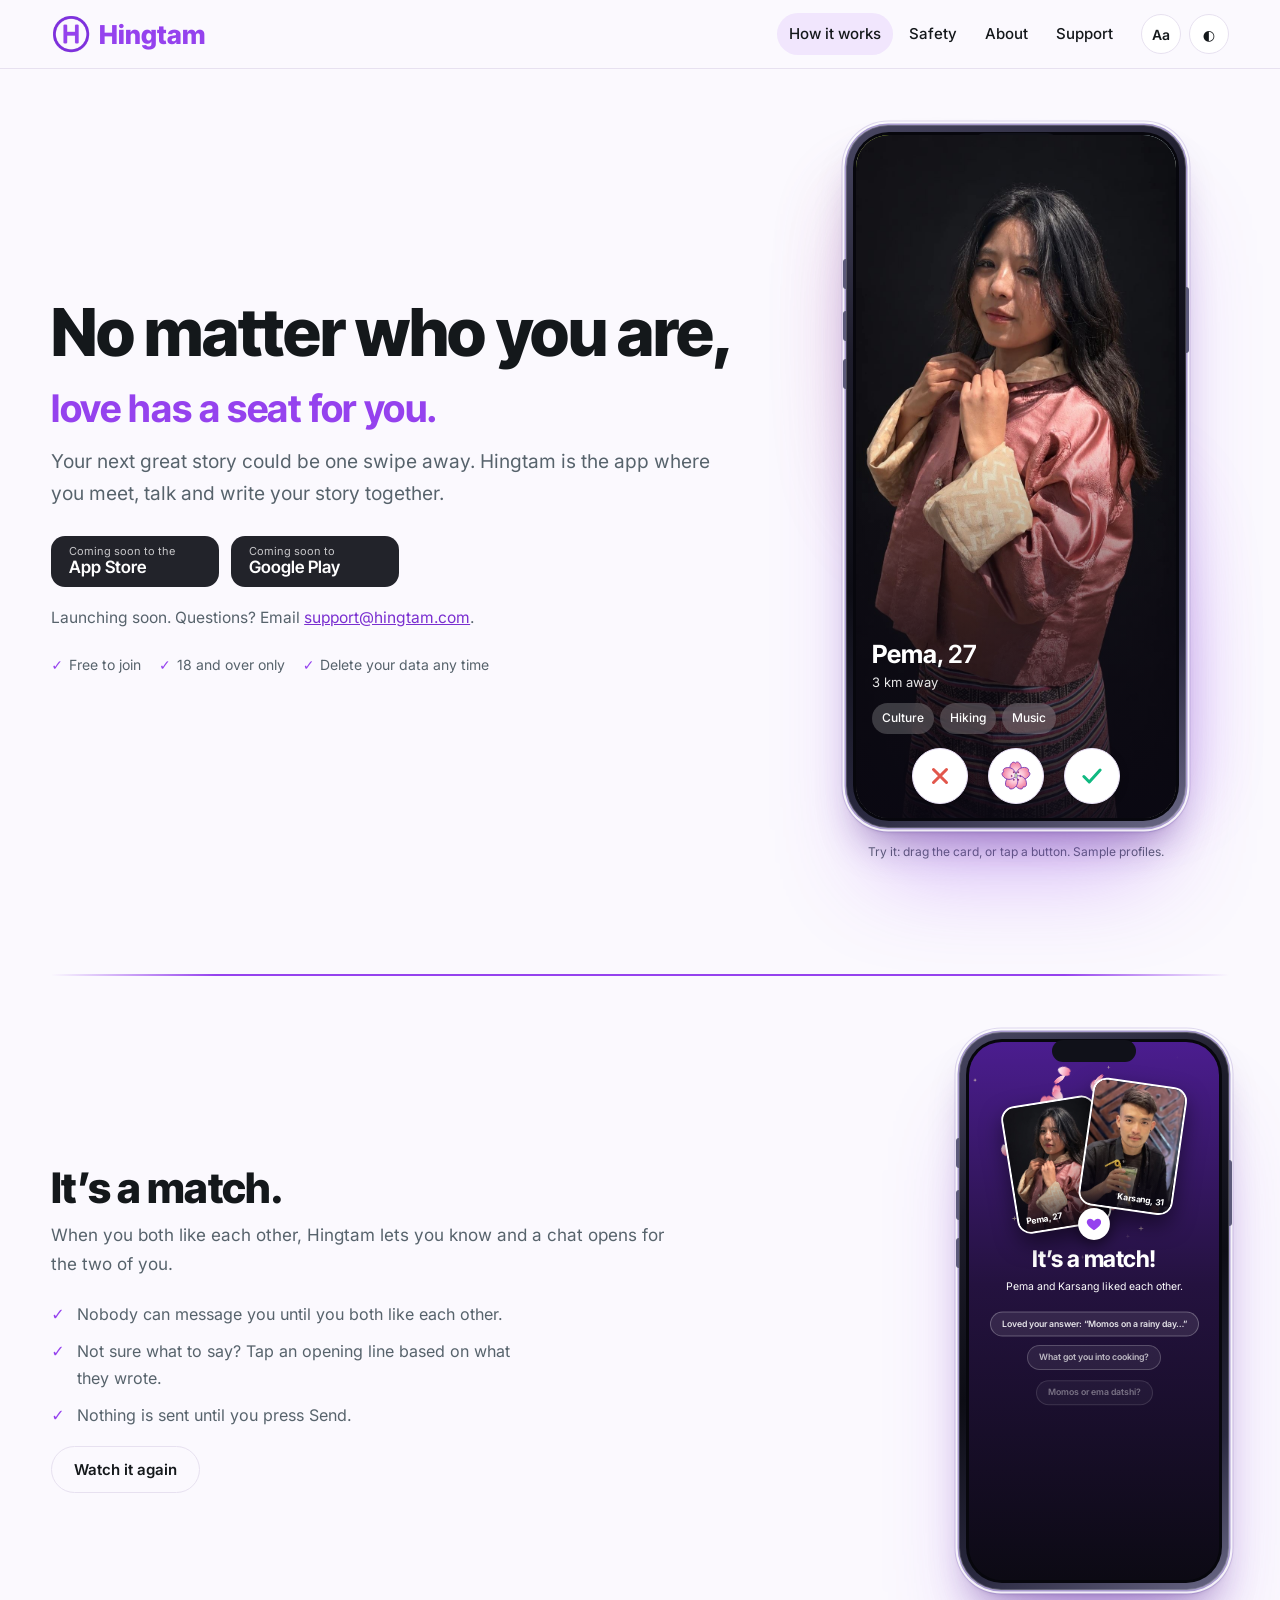
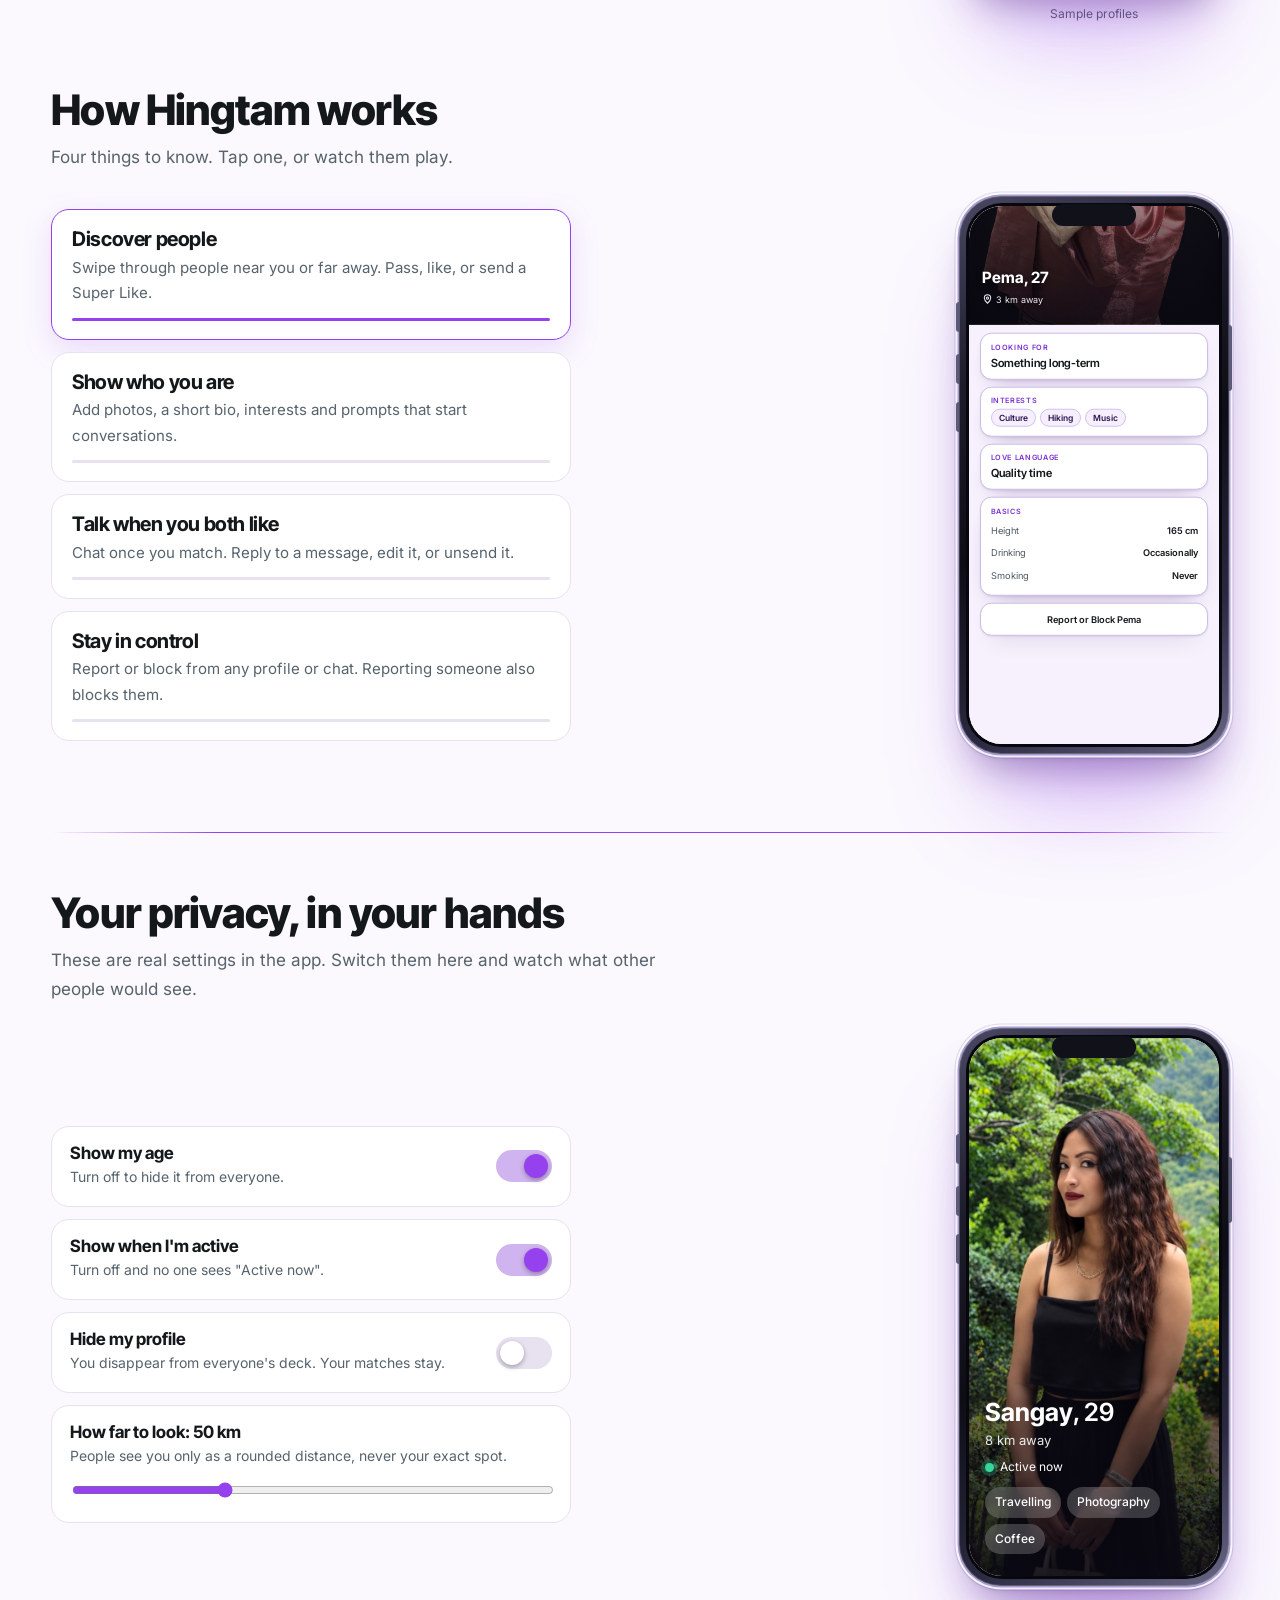
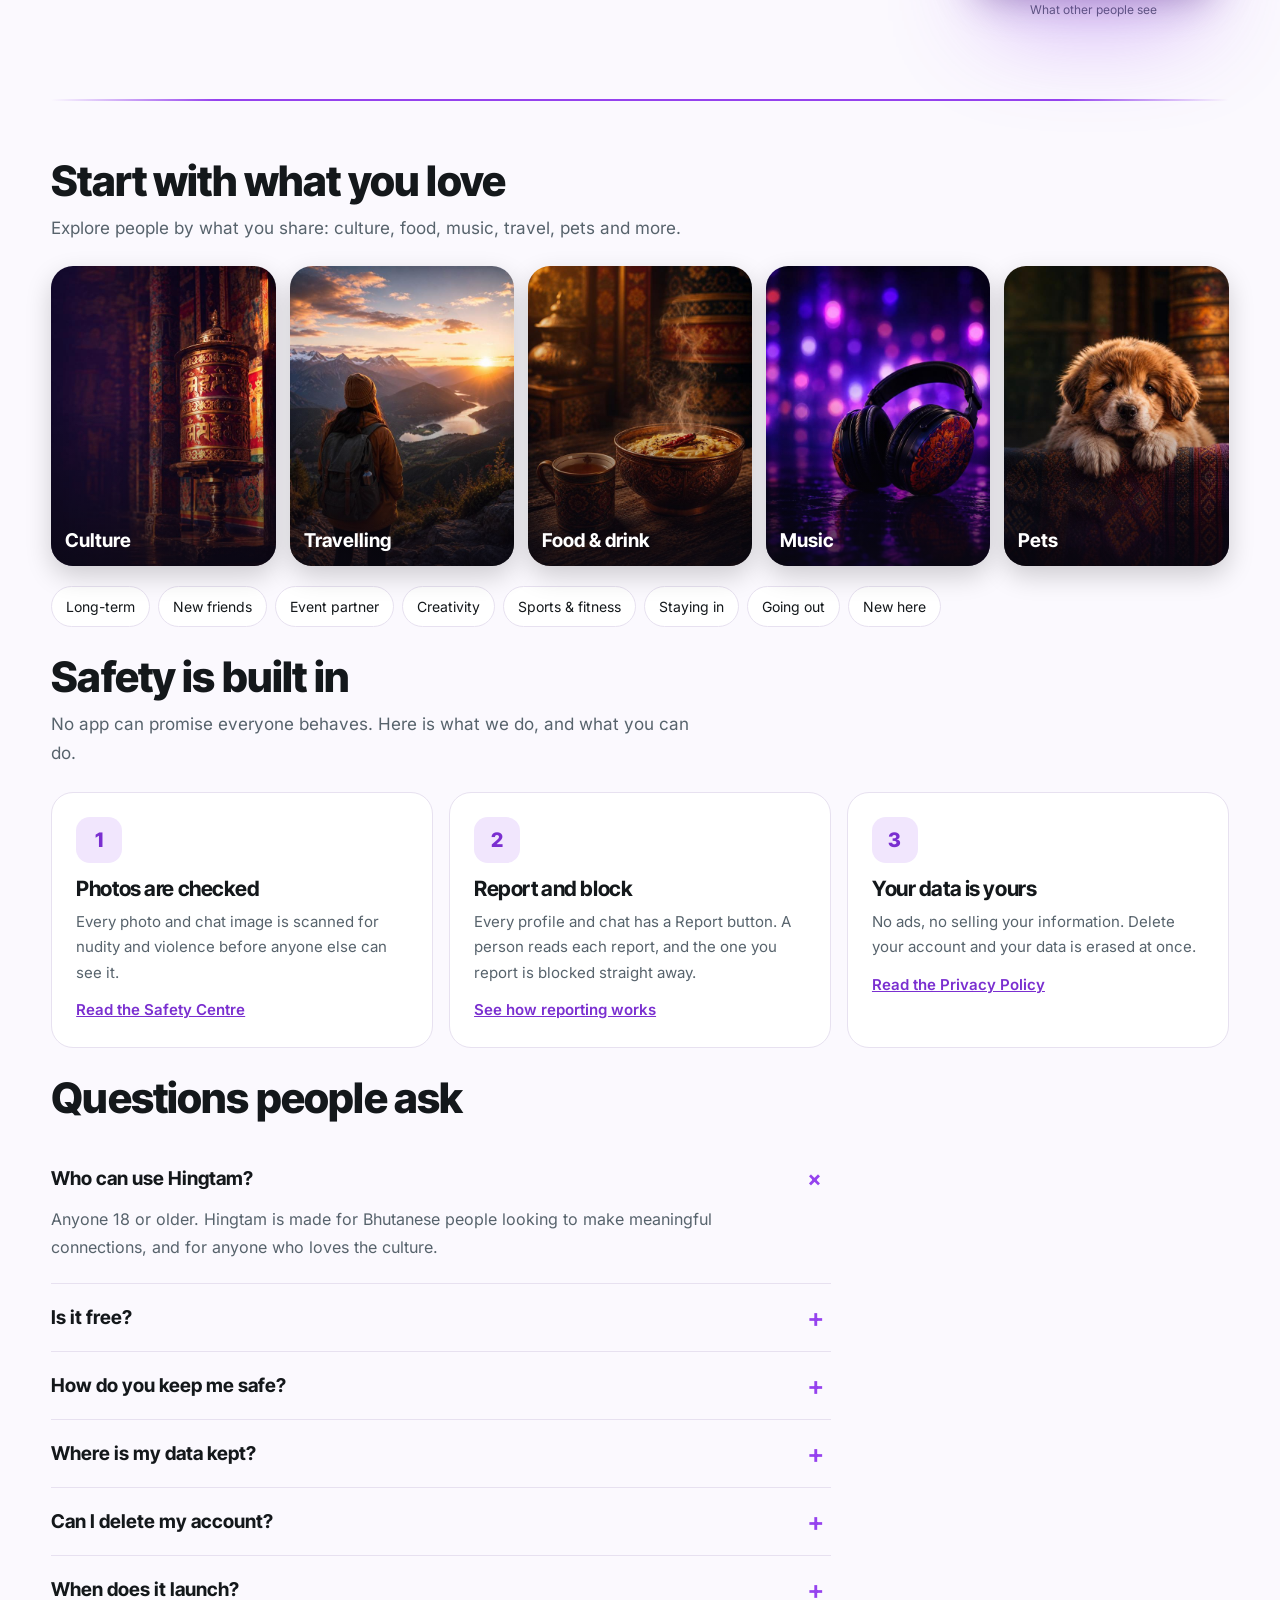
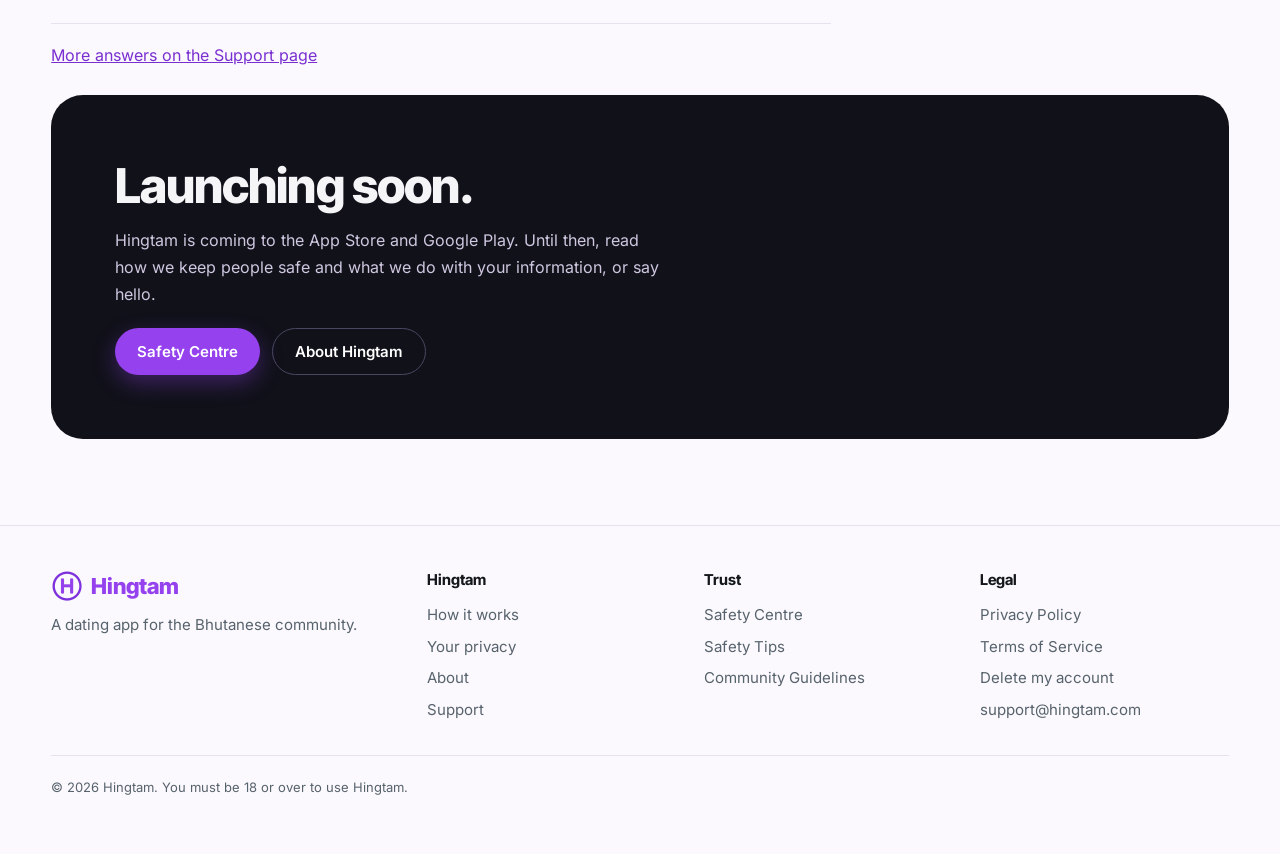
==== commit 90feb15d: "About page: Karsang's photo" ====
--- a/index.html
+++ b/index.html
@@ -1,2 +1,2 @@
 <!doctype html>
-<html lang="en"><head><meta charset="utf-8"><meta name="viewport" content="width=device-width, initial-scale=1"><title>Hingtam: a dating app for the Bhutanese community</title><meta name="description" content="No matter who you are, love has a seat for you. Hingtam is a dating app made for the Bhutanese community and the people who love the culture."><meta name="robots" content="noindex, nofollow"><meta property="og:title" content="Hingtam: a dating app for the Bhutanese community"><meta property="og:description" content="No matter who you are, love has a seat for you. Hingtam is a dating app made for the Bhutanese community and the people who love the culture."><meta property="og:type" content="website"><meta property="og:url" content="https://hingtam.com/"><meta property="og:image" content="https://hingtam.com/assets/images/og.jpg"><meta name="twitter:card" content="summary_large_image"><link rel="icon" type="image/png" href="/assets/images/favicon.png"><link rel="preload" href="/assets/fonts/inter-400.woff2" as="font" type="font/woff2" crossorigin><link rel="stylesheet" href="/assets/site.css?v=mvnpatfh"><script>if(location.hostname==="puku6157-boop.github.io"){location.replace("https://hingtam.com"+location.pathname.replace(/^\/hingtam-web/,"")+location.search+location.hash)}</script><script>try{var t=localStorage.getItem("hg-theme");if(t==="dark"||t==="light")document.documentElement.setAttribute("data-theme",t)}catch(e){}document.documentElement.classList.add("js")</script></head><body><a class="skip" href="#main">Skip to content</a><header class="site"><div class="wrap bar"><a class="brand" href="/" aria-label="Hingtam home"><img src="/assets/images/logo.png" alt="" width="40" height="40">Hingtam</a><nav class="main" id="mainNav" aria-label="Main"><a href="/#how" aria-current="page">How it works</a><a href="/safety-centre/">Safety</a><a href="/about/">About</a><a href="/support/">Support</a></nav><div class="tools"><button class="tool" id="readBtn" aria-pressed="false" title="Readable text: bigger, clearer letters" aria-label="Readable text">Aa</button><button class="tool" id="themeBtn" title="Switch light or dark" aria-label="Switch light or dark">&#9680;</button><button class="tool menu-btn" id="menuBtn" aria-expanded="false" aria-controls="mainNav" aria-label="Menu">&#9776;</button></div></div></header><main id="main"><section class="hero"><div class="wrap hero-grid"><div class="hero-copy"><div class="hero-top"><h1 class="hero-h"><span class="h1a">No matter who you are,</span><em>love has a seat for you.</em></h1><p class="lead">Your next great story could be one swipe away. Hingtam is the app where you meet, talk and write your story together.</p></div><div class="hero-bottom"><div class="cta-row"><div class="store" aria-label="App Store, coming soon"><small>Coming soon to the</small><b>App Store</b></div><div class="store" aria-label="Google Play, coming soon"><small>Coming soon to</small><b>Google Play</b></div></div><p class="soon-note">Launching soon. Questions? Email <a href="mailto:support@hingtam.com">support@hingtam.com</a>.</p><ul class="points"><li>Free to join</li><li>18 and over only</li><li>Delete your data any time</li></ul></div></div><div class="stage"><div><div class="phone"><div class="notch"></div><div class="screen"><div class="deck" id="deck"></div><div class="actions"><button class="act" id="passBtn" aria-label="Pass"><svg width="26" height="26" viewBox="0 0 24 24" fill="none" stroke="#E2574C" stroke-width="2.8" stroke-linecap="round" aria-hidden="true"><path d="M6 6l12 12M18 6L6 18"/></svg></button><button class="act" id="starBtn" aria-label="Super Like"><svg width="32" height="32" viewBox="0 0 24 24" aria-hidden="true"><defs><radialGradient id="blossomGrad" cx="50%" cy="88%" r="95%"><stop offset="0%" stop-color="#FFF3F6"/><stop offset="45%" stop-color="#FCC3D4"/><stop offset="100%" stop-color="#EE6F94"/></radialGradient></defs><path d="M12 12 C7.5 10.3 6.5 5.7 8.9 2.5 C9.9 1.3 11 1.1 12 2.3 C13 1.1 14.1 1.3 15.1 2.5 C17.5 5.7 16.5 10.3 12 12 Z" fill="url(#blossomGrad)" stroke="#6B2FB3" stroke-width=".55" stroke-linejoin="round" transform="rotate(-3 12 12)"/><path d="M12 12 C7.5 10.3 6.5 5.7 8.9 2.5 C9.9 1.3 11 1.1 12 2.3 C13 1.1 14.1 1.3 15.1 2.5 C17.5 5.7 16.5 10.3 12 12 Z" fill="url(#blossomGrad)" stroke="#6B2FB3" stroke-width=".55" stroke-linejoin="round" transform="rotate(70 12 12)"/><path d="M12 12 C7.5 10.3 6.5 5.7 8.9 2.5 C9.9 1.3 11 1.1 12 2.3 C13 1.1 14.1 1.3 15.1 2.5 C17.5 5.7 16.5 10.3 12 12 Z" fill="url(#blossomGrad)" stroke="#6B2FB3" stroke-width=".55" stroke-linejoin="round" transform="rotate(146 12 12)"/><path d="M12 12 C7.5 10.3 6.5 5.7 8.9 2.5 C9.9 1.3 11 1.1 12 2.3 C13 1.1 14.1 1.3 15.1 2.5 C17.5 5.7 16.5 10.3 12 12 Z" fill="url(#blossomGrad)" stroke="#6B2FB3" stroke-width=".55" stroke-linejoin="round" transform="rotate(214 12 12)"/><path d="M12 12 C7.5 10.3 6.5 5.7 8.9 2.5 C9.9 1.3 11 1.1 12 2.3 C13 1.1 14.1 1.3 15.1 2.5 C17.5 5.7 16.5 10.3 12 12 Z" fill="url(#blossomGrad)" stroke="#6B2FB3" stroke-width=".55" stroke-linejoin="round" transform="rotate(289 12 12)"/><circle cx="15.3" cy="12" r=".55" fill="#A5203E" stroke="#6B2FB3" stroke-width=".25"/><circle cx="13.65" cy="9.14" r=".55" fill="#A5203E" stroke="#6B2FB3" stroke-width=".25"/><circle cx="10.35" cy="9.14" r=".55" fill="#A5203E" stroke="#6B2FB3" stroke-width=".25"/><circle cx="8.7" cy="12" r=".55" fill="#A5203E" stroke="#6B2FB3" stroke-width=".25"/><circle cx="10.35" cy="14.86" r=".55" fill="#A5203E" stroke="#6B2FB3" stroke-width=".25"/><circle cx="13.65" cy="14.86" r=".55" fill="#A5203E" stroke="#6B2FB3" stroke-width=".25"/><ellipse cx="12" cy="11.7" rx=".95" ry="2" fill="#C7E0A6" stroke="#6B2FB3" stroke-width=".3"/><circle cx="12" cy="9.75" r=".55" fill="#9BC46A" stroke="#6B2FB3" stroke-width=".25"/></svg></button><button class="act" id="likeBtn" aria-label="Like"><svg width="26" height="26" viewBox="0 0 24 24" fill="none" stroke="#10B981" stroke-width="2.8" stroke-linecap="round" stroke-linejoin="round" aria-hidden="true"><path d="M4.5 12.5l5 5 10-11"/></svg></button></div></div></div><p class="sample">Try it: drag the card, or tap a button. Sample profiles.</p></div></div></div></section><div class="weave"></div><section class="block" id="match"><div class="wrap"><div class="play match"><div class="mcopy"><div class="sh" style="margin-bottom:0"><h2>It&rsquo;s a match.</h2><p>When you both like each other, Hingtam lets you know and a chat opens for the two of you.</p></div><ul class="mpoints"><li>Nobody can message you until you both like each other.</li><li>Not sure what to say? Tap an opening line based on what they wrote.</li><li>Nothing is sent until you press Send.</li></ul><div class="playrow"><button class="btn ghost" id="matchReplay" type="button">Watch it again</button></div></div><div class="phone-wrap"><div class="phone sm"><div class="notch"></div><div class="screen mscene" id="mscene" role="img" aria-label="Two profile photos fly together, burst into peach blossom petals, and the words It&rsquo;s a match appear."><div class="m-bg"></div><svg class="m-defs" width="0" height="0" aria-hidden="true" focusable="false"><defs><linearGradient id="mPetalGrad" x1="0" y1="0" x2="0" y2="1"><stop offset="0" stop-color="#EE6F94"/><stop offset=".55" stop-color="#FCC3D4"/><stop offset="1" stop-color="#FFF3F6"/></linearGradient></defs></svg><div class="m-at"><div class="m-flash"></div><div class="m-ring"></div></div><div class="m-at"><div class="m-card m-l"><img src="/assets/images/match-her.jpg" alt="" width="480" height="653"><span>Pema, 27</span></div><div class="m-card m-r"><img src="/assets/images/match-him.jpg" alt="" width="480" height="653"><span>Karsang, 31</span></div><div class="m-heart"><svg width="16" height="16" viewBox="0 0 24 24" aria-hidden="true"><path fill="#9542EE" d="M12 21s-7.5-4.6-9.6-9.2C.9 8.5 2.7 4.5 6.4 4.5c2 0 3.7 1.1 5.6 3.2 1.9-2.1 3.6-3.2 5.6-3.2 3.7 0 5.5 4 4 7.3C19.5 16.4 12 21 12 21z"/></svg></div></div><div class="m-at m-petals"></div><div class="m-text"><h3 class="m-r1">It&rsquo;s a match!</h3><p class="m-r2">Pema and Karsang liked each other.</p><div class="m-starters"><span class="m-r3">Loved your answer: &ldquo;Momos on a rainy day&hellip;&rdquo;</span><span class="m-r4">What got you into cooking?</span><span class="m-r5">Momos or ema datshi?</span></div></div><div class="m-bottom m-r6"><div class="m-send">Send a message</div><div class="m-keep">Keep Swiping</div></div></div></div><p class="sample">Sample profiles</p></div></div></div></section><section class="block" id="how"><div class="wrap"><div class="sh"><h2>How Hingtam works</h2><p>Four things to know. Tap one, or watch them play.</p></div><div class="how" id="howBox"><div class="steps" role="tablist" aria-label="How it works"><button class="step" role="tab" aria-selected="true" data-i="0"><h3>Discover people</h3><p>Swipe through people near you or far away. Pass, like, or send a Super Like.</p><div class="bar-p"><i></i></div></button><button class="step" role="tab" aria-selected="false" data-i="1"><h3>Show who you are</h3><p>Add photos, a short bio, interests and prompts that start conversations.</p><div class="bar-p"><i></i></div></button><button class="step" role="tab" aria-selected="false" data-i="2"><h3>Talk when you both like</h3><p>Chat once you match. Reply to a message, edit it, or unsend it.</p><div class="bar-p"><i></i></div></button><button class="step" role="tab" aria-selected="false" data-i="3"><h3>Stay in control</h3><p>Report or block from any profile or chat. Reporting someone also blocks them.</p><div class="bar-p"><i></i></div></button></div><div class="phone-wrap"><div class="phone sm"><div class="notch"></div><div class="screen" style="position:relative"><div class="panel ap on" id="p0"><div class="ap-scroll s0"><div class="ap-hero" style="background-image:url(/assets/images/hero.jpg)"><i class="ap-shade"></i><div class="ap-info"><b>Pema, 27</b><span><svg width="11" height="11" viewBox="0 0 24 24" fill="none" stroke="currentColor" stroke-width="2.2" stroke-linecap="round" stroke-linejoin="round" aria-hidden="true"><path d="M12 21s-7-6.2-7-11.5A7 7 0 0 1 19 9.5C19 14.8 12 21 12 21z"/><circle cx="12" cy="9.5" r="2.5"/></svg> 3 km away</span></div><div class="ap-track"><i></i></div></div><div class="ap-pad"><div class="ap-card"><small>Looking for</small><div class="ap-big">Something long-term</div></div><div class="ap-card"><small>Interests</small><div class="ap-tags"><span>Culture</span><span>Hiking</span><span>Music</span></div></div><div class="ap-card"><small>Love language</small><div class="ap-big">Quality time</div></div><div class="ap-card"><small>Basics</small><div class="ap-facts"><div><span>Height</span><b>165 cm</b></div><div><span>Drinking</span><b>Occasionally</b></div><div><span>Smoking</span><b>Never</b></div></div></div><div class="ap-card ap-btn">Report or Block Pema</div></div></div></div><div class="panel ap" id="p1"><div class="ap-scroll s1"><div class="ap-hero short" style="background-image:url(/assets/images/hero.jpg)"><i class="ap-shade"></i><div class="ap-info"><b>Pema, 27</b><span><svg width="11" height="11" viewBox="0 0 24 24" fill="none" stroke="currentColor" stroke-width="2.2" stroke-linecap="round" stroke-linejoin="round" aria-hidden="true"><path d="M12 21s-7-6.2-7-11.5A7 7 0 0 1 19 9.5C19 14.8 12 21 12 21z"/><circle cx="12" cy="9.5" r="2.5"/></svg> 3 km away</span></div></div><div class="ap-pad"><div class="ap-card"><small>About me</small><div class="ap-text">I&rsquo;m usually found on a trail with a flask of tea.</div></div><div class="ap-card prompt"><small>A perfect Sunday</small><div class="ap-big">Ema datshi, a long walk, and no alarm clock.</div></div><div class="ap-card"><small>Interests</small><div class="ap-tags"><span>Culture</span><span>Hiking</span><span>Music</span><span>Photography</span></div></div><div class="ap-card prompt"><small>Two truths and a lie</small><div class="ap-big">I have met a takin. I cannot swim. I speak four languages.</div></div><div class="ap-card prompt"><small>The way to win me over is&hellip;</small><div class="ap-big">Cook for me, or at least try.</div></div></div></div></div><div class="panel ap" id="p2"><div class="ap-chat-head"><span class="ap-back"><svg width="18" height="18" viewBox="0 0 24 24" fill="none" stroke="currentColor" stroke-width="2.4" stroke-linecap="round" stroke-linejoin="round" aria-hidden="true"><path d="M15 5l-7 7 7 7"/></svg></span><span class="ap-ava" style="background-image:url(/assets/images/match-him.jpg)"><i></i></span><span class="ap-who"><b>Karsang</b><small>Active now</small></span><span class="ap-more"><svg width="17" height="17" viewBox="0 0 24 24" fill="currentColor" aria-hidden="true"><circle cx="5" cy="12" r="2"/><circle cx="12" cy="12" r="2"/><circle cx="19" cy="12" r="2"/></svg></span></div><div class="ap-msgs"><div class="ap-b in">Hi Pema! Your Sunday answer made me hungry.</div><div class="ap-b out"><span class="ap-quote">Hi Pema! Your Sunday answer&hellip;</span>Ha! Come to Thimphu and I will cook.</div><div class="ap-time">Edited &middot; 5:43 PM</div><div class="ap-b gone">This message was unsent</div><div class="ap-b in">Deal. Which momo place is best?</div></div><div class="ap-composer"><span class="ap-camera"><svg width="17" height="17" viewBox="0 0 24 24" fill="none" stroke="currentColor" stroke-width="2.1" stroke-linecap="round" stroke-linejoin="round" aria-hidden="true"><path d="M4 8h3l1.6-2.4h6.8L17 8h3a1 1 0 0 1 1 1v9a1 1 0 0 1-1 1H4a1 1 0 0 1-1-1V9a1 1 0 0 1 1-1z"/><circle cx="12" cy="13" r="3.6"/></svg></span><span class="ap-input">Type a message&hellip;</span><span class="ap-sendbtn"><svg width="16" height="16" viewBox="0 0 24 24" fill="currentColor" aria-hidden="true"><path d="M3.4 20.6 21 12 3.4 3.4l.1 6.7L15 12 3.5 13.9z"/></svg></span></div></div><div class="panel ap" id="p3"><div class="ap-bg" style="background-image:url(/assets/images/sangay.jpg)"><i class="ap-shade"></i><div class="ap-info"><b>Sangay, 29</b><span><svg width="11" height="11" viewBox="0 0 24 24" fill="none" stroke="currentColor" stroke-width="2.2" stroke-linecap="round" stroke-linejoin="round" aria-hidden="true"><path d="M12 21s-7-6.2-7-11.5A7 7 0 0 1 19 9.5C19 14.8 12 21 12 21z"/><circle cx="12" cy="9.5" r="2.5"/></svg> 8 km away</span></div></div><div class="ap-dim"></div><div class="ap-sheet step1"><i class="ap-grab"></i><div class="ap-row"><span class="ap-chip"><svg width="17" height="17" viewBox="0 0 24 24" fill="none" stroke="currentColor" stroke-width="2.1" stroke-linecap="round" stroke-linejoin="round" aria-hidden="true"><path d="M5 21V4M5 4h12l-2.5 4L17 12H5"/></svg></span><span class="ap-rt"><b>Report</b><small>Report Sangay&rsquo;s inappropriate behaviour</small></span><svg width="14" height="14" viewBox="0 0 24 24" fill="none" stroke="currentColor" stroke-width="2.4" stroke-linecap="round" stroke-linejoin="round" aria-hidden="true"><path d="M9 5l7 7-7 7"/></svg></div><div class="ap-row danger"><span class="ap-chip"><svg width="17" height="17" viewBox="0 0 24 24" fill="none" stroke="currentColor" stroke-width="2.1" stroke-linecap="round" aria-hidden="true"><circle cx="12" cy="12" r="9"/><path d="M5.6 5.6l12.8 12.8"/></svg></span><span class="ap-rt"><b>Block</b><small>Sangay won&rsquo;t be shown in your deck again</small></span><svg width="14" height="14" viewBox="0 0 24 24" fill="none" stroke="currentColor" stroke-width="2.4" stroke-linecap="round" stroke-linejoin="round" aria-hidden="true"><path d="M9 5l7 7-7 7"/></svg></div><div class="ap-cancel">Cancel</div></div><div class="ap-sheet step2"><i class="ap-grab"></i><div class="ap-st">Report Sangay</div><div class="ap-sx">Choose a reason. Reporting also blocks Sangay. Reports are confidential and carefully reviewed.</div><div class="ap-radio"><i></i>Spam or scam</div><div class="ap-radio on"><i></i>Inappropriate content or messages</div><div class="ap-radio"><i></i>Fake or stolen photos</div><div class="ap-radio"><i></i>Harassing or abusive behaviour</div><div class="ap-send">Send report</div><div class="ap-cancel">Cancel</div></div></div></div></div></div></div></div></section><div class="weave thin"></div><section class="block" id="privacy"><div class="wrap"><div class="sh"><h2>Your privacy, in your hands</h2><p>These are real settings in the app. Switch them here and watch what other people would see.</p></div><div class="play"><div class="toggles"><div class="trow"><div><b>Show my age</b><span>Turn off to hide it from everyone.</span></div><button class="sw" role="switch" aria-checked="true" aria-label="Show my age" data-k="age"></button></div><div class="trow"><div><b>Show when I'm active</b><span>Turn off and no one sees "Active now".</span></div><button class="sw" role="switch" aria-checked="true" aria-label="Show when I am active" data-k="active"></button></div><div class="trow"><div><b>Hide my profile</b><span>You disappear from everyone's deck. Your matches stay.</span></div><button class="sw" role="switch" aria-checked="false" aria-label="Hide my profile" data-k="hide"></button></div><div class="range"><b>How far to look: <span id="kmv">50</span> km</b><span style="color:var(--muted);font-size:14px">People see you only as a rounded distance, never your exact spot.</span><input type="range" id="km" min="5" max="150" value="50" aria-label="Distance in kilometres"></div></div><div class="phone-wrap"><div class="phone sm"><div class="notch"></div><div class="screen pv active" id="pv"><div class="card-p" style="cursor:default;background-image:url(/assets/images/sangay.jpg)"><div class="info" style="bottom:22px"><div class="nm">Sangay<span id="pvAge">, 29</span></div><div class="meta">8 km away</div><div class="act-dot">Active now</div><div class="chips"><span class="chip">Travelling</span><span class="chip">Photography</span><span class="chip">Coffee</span></div></div></div><div class="hid">Your profile is hidden.<br><span style="font:400 14px var(--body);opacity:.8">Nobody will see you in their deck.</span></div></div></div><p class="sample">What other people see</p></div></div></div></section><div class="weave"></div><section class="block" id="explore"><div class="wrap"><div class="sh"><h2>Start with what you love</h2><p>Explore people by what you share: culture, food, music, travel, pets and more.</p></div><div class="tiles"><div class="tile" tabindex="0"><img src="/assets/images/tile-culture.jpg" alt="A prayer wheel in a temple" loading="lazy"><span>Culture</span></div><div class="tile" tabindex="0"><img src="/assets/images/tile-traveling.jpg" alt="A hiker looking over mountains at sunset" loading="lazy"><span>Travelling</span></div><div class="tile" tabindex="0"><img src="/assets/images/tile-food-drink.jpg" alt="A table of food" loading="lazy"><span>Food &amp; drink</span></div><div class="tile" tabindex="0"><img src="/assets/images/tile-music.jpg" alt="Music" loading="lazy"><span>Music</span></div><div class="tile" tabindex="0"><img src="/assets/images/tile-pets.jpg" alt="A pet" loading="lazy"><span>Pets</span></div></div><div class="more"><span>Long-term</span><span>New friends</span><span>Event partner</span><span>Creativity</span><span>Sports &amp; fitness</span><span>Staying in</span><span>Going out</span><span>New here</span></div></div></section><section class="block" id="safety" style="padding-top:20px"><div class="wrap"><div class="sh"><h2>Safety is built in</h2><p>No app can promise everyone behaves. Here is what we do, and what you can do.</p></div><div class="cards3"><div class="scard"><div class="ic">1</div><h3>Photos are checked</h3><p>Every photo and chat image is scanned for nudity and violence before anyone else can see it.</p><a href="/safety-centre/">Read the Safety Centre</a></div><div class="scard"><div class="ic">2</div><h3>Report and block</h3><p>Every profile and chat has a Report button. A person reads each report, and the one you report is blocked straight away.</p><a href="/safety-centre/#report">See how reporting works</a></div><div class="scard"><div class="ic">3</div><h3>Your data is yours</h3><p>No ads, no selling your information. Delete your account and your data is erased at once.</p><a href="/privacy/">Read the Privacy Policy</a></div></div></div></section><section class="block" id="faq" style="padding-top:20px"><div class="wrap"><div class="sh"><h2>Questions people ask</h2></div><div class="faq"><details class="q" open><summary>Who can use Hingtam?</summary><p>Anyone 18 or older. Hingtam is made for Bhutanese people looking to make meaningful connections, and for anyone who loves the culture.</p></details><details class="q"><summary>Is it free?</summary><p>Yes. You can join, swipe and chat for free. Optional paid plans (Pro and Premium) add things like more daily swipes and seeing who has liked you.</p></details><details class="q"><summary>How do you keep me safe?</summary><p>Photos are checked automatically, every report is read by a person, and you can block or hide anyone. We do not run background checks, so we share safety tips and encourage you to meet in public places.</p></details><details class="q"><summary>Where is my data kept?</summary><p>On secure cloud servers in the Asia-Pacific region. We never sell your information.</p></details><details class="q"><summary>Can I delete my account?</summary><p>Yes, any time in Settings. Your profile, photos and messages are erased straight away. If you cannot open the app, see the Delete my account page.</p></details><details class="q"><summary>When does it launch?</summary><p>Soon. We will announce the launch here on the website as soon as it is ready.</p></details></div><p style="margin-top:18px"><a href="/support/">More answers on the Support page</a></p></div></section><section class="block" style="padding-top:20px"><div class="wrap"><div class="final"><h2>Launching soon.</h2><p>Hingtam is coming to the App Store and Google Play. Until then, read how we keep people safe and what we do with your information, or say hello.</p><div class="cta-row" style="margin-top:6px"><a class="btn primary" href="/safety-centre/">Safety Centre</a><a class="btn ghost" style="color:#fff;border-color:#4a4763" href="/about/">About Hingtam</a></div></div></div></section><script type="application/json" id="home-data">{"samples":[{"name":"Pema","age":27,"distance":"3 km away","image":"/assets/images/hero.jpg","chips":["Culture","Hiking","Music"]},{"name":"Sangay","age":29,"distance":"8 km away","image":"/assets/images/sangay.jpg","chips":["Travelling","Photography","Coffee"]},{"name":"Karsang","age":31,"distance":"12 km away","image":"/assets/images/karsang.jpg","chips":["Food & drink","Cooking","Pets"]}]}</script></main><footer class="site"><div class="wrap"><div class="fcols"><div><a class="brand" href="/" style="font-size:22px"><img src="/assets/images/logo.png" alt="" width="32" height="32">Hingtam</a><p style="margin-top:10px;max-width:22em">A dating app for the Bhutanese community.</p></div><div><h4>Hingtam</h4><a href="/#how">How it works</a><a href="/#privacy">Your privacy</a><a href="/about/">About</a><a href="/support/">Support</a></div><div><h4>Trust</h4><a href="/safety-centre/">Safety Centre</a><a href="/safety-tips/">Safety Tips</a><a href="/community-guidelines/">Community Guidelines</a></div><div><h4>Legal</h4><a href="/privacy/">Privacy Policy</a><a href="/terms/">Terms of Service</a><a href="/delete-account/">Delete my account</a><a href="mailto:support@hingtam.com">support@hingtam.com</a></div></div><div class="fine">&copy; 2026 Hingtam. You must be 18 or over to use Hingtam.</div></div></footer><script src="/assets/site.js?v=mvnpatfh" defer></script><script src="/assets/home.js?v=mvnpatfh" defer></script></body></html>
+<html lang="en"><head><meta charset="utf-8"><meta name="viewport" content="width=device-width, initial-scale=1"><title>Hingtam: a dating app for the Bhutanese community</title><meta name="description" content="No matter who you are, love has a seat for you. Hingtam is a dating app made for the Bhutanese community and the people who love the culture."><meta name="robots" content="noindex, nofollow"><meta property="og:title" content="Hingtam: a dating app for the Bhutanese community"><meta property="og:description" content="No matter who you are, love has a seat for you. Hingtam is a dating app made for the Bhutanese community and the people who love the culture."><meta property="og:type" content="website"><meta property="og:url" content="https://hingtam.com/"><meta property="og:image" content="https://hingtam.com/assets/images/og.jpg"><meta name="twitter:card" content="summary_large_image"><link rel="icon" type="image/png" href="/assets/images/favicon.png"><link rel="preload" href="/assets/fonts/inter-400.woff2" as="font" type="font/woff2" crossorigin><link rel="stylesheet" href="/assets/site.css?v=mvnpin3l"><script>if(location.hostname==="puku6157-boop.github.io"){location.replace("https://hingtam.com"+location.pathname.replace(/^\/hingtam-web/,"")+location.search+location.hash)}</script><script>try{var t=localStorage.getItem("hg-theme");if(t==="dark"||t==="light")document.documentElement.setAttribute("data-theme",t)}catch(e){}document.documentElement.classList.add("js")</script></head><body><a class="skip" href="#main">Skip to content</a><header class="site"><div class="wrap bar"><a class="brand" href="/" aria-label="Hingtam home"><img src="/assets/images/logo.png" alt="" width="40" height="40">Hingtam</a><nav class="main" id="mainNav" aria-label="Main"><a href="/#how" aria-current="page">How it works</a><a href="/safety-centre/">Safety</a><a href="/about/">About</a><a href="/support/">Support</a></nav><div class="tools"><button class="tool" id="readBtn" aria-pressed="false" title="Readable text: bigger, clearer letters" aria-label="Readable text">Aa</button><button class="tool" id="themeBtn" title="Switch light or dark" aria-label="Switch light or dark">&#9680;</button><button class="tool menu-btn" id="menuBtn" aria-expanded="false" aria-controls="mainNav" aria-label="Menu">&#9776;</button></div></div></header><main id="main"><section class="hero"><div class="wrap hero-grid"><div class="hero-copy"><div class="hero-top"><h1 class="hero-h"><span class="h1a">No matter who you are,</span><em>love has a seat for you.</em></h1><p class="lead">Your next great story could be one swipe away. Hingtam is the app where you meet, talk and write your story together.</p></div><div class="hero-bottom"><div class="cta-row"><div class="store" aria-label="App Store, coming soon"><small>Coming soon to the</small><b>App Store</b></div><div class="store" aria-label="Google Play, coming soon"><small>Coming soon to</small><b>Google Play</b></div></div><p class="soon-note">Launching soon. Questions? Email <a href="mailto:support@hingtam.com">support@hingtam.com</a>.</p><ul class="points"><li>Free to join</li><li>18 and over only</li><li>Delete your data any time</li></ul></div></div><div class="stage"><div><div class="phone"><div class="notch"></div><div class="screen"><div class="deck" id="deck"></div><div class="actions"><button class="act" id="passBtn" aria-label="Pass"><svg width="26" height="26" viewBox="0 0 24 24" fill="none" stroke="#E2574C" stroke-width="2.8" stroke-linecap="round" aria-hidden="true"><path d="M6 6l12 12M18 6L6 18"/></svg></button><button class="act" id="starBtn" aria-label="Super Like"><svg width="32" height="32" viewBox="0 0 24 24" aria-hidden="true"><defs><radialGradient id="blossomGrad" cx="50%" cy="88%" r="95%"><stop offset="0%" stop-color="#FFF3F6"/><stop offset="45%" stop-color="#FCC3D4"/><stop offset="100%" stop-color="#EE6F94"/></radialGradient></defs><path d="M12 12 C7.5 10.3 6.5 5.7 8.9 2.5 C9.9 1.3 11 1.1 12 2.3 C13 1.1 14.1 1.3 15.1 2.5 C17.5 5.7 16.5 10.3 12 12 Z" fill="url(#blossomGrad)" stroke="#6B2FB3" stroke-width=".55" stroke-linejoin="round" transform="rotate(-3 12 12)"/><path d="M12 12 C7.5 10.3 6.5 5.7 8.9 2.5 C9.9 1.3 11 1.1 12 2.3 C13 1.1 14.1 1.3 15.1 2.5 C17.5 5.7 16.5 10.3 12 12 Z" fill="url(#blossomGrad)" stroke="#6B2FB3" stroke-width=".55" stroke-linejoin="round" transform="rotate(70 12 12)"/><path d="M12 12 C7.5 10.3 6.5 5.7 8.9 2.5 C9.9 1.3 11 1.1 12 2.3 C13 1.1 14.1 1.3 15.1 2.5 C17.5 5.7 16.5 10.3 12 12 Z" fill="url(#blossomGrad)" stroke="#6B2FB3" stroke-width=".55" stroke-linejoin="round" transform="rotate(146 12 12)"/><path d="M12 12 C7.5 10.3 6.5 5.7 8.9 2.5 C9.9 1.3 11 1.1 12 2.3 C13 1.1 14.1 1.3 15.1 2.5 C17.5 5.7 16.5 10.3 12 12 Z" fill="url(#blossomGrad)" stroke="#6B2FB3" stroke-width=".55" stroke-linejoin="round" transform="rotate(214 12 12)"/><path d="M12 12 C7.5 10.3 6.5 5.7 8.9 2.5 C9.9 1.3 11 1.1 12 2.3 C13 1.1 14.1 1.3 15.1 2.5 C17.5 5.7 16.5 10.3 12 12 Z" fill="url(#blossomGrad)" stroke="#6B2FB3" stroke-width=".55" stroke-linejoin="round" transform="rotate(289 12 12)"/><circle cx="15.3" cy="12" r=".55" fill="#A5203E" stroke="#6B2FB3" stroke-width=".25"/><circle cx="13.65" cy="9.14" r=".55" fill="#A5203E" stroke="#6B2FB3" stroke-width=".25"/><circle cx="10.35" cy="9.14" r=".55" fill="#A5203E" stroke="#6B2FB3" stroke-width=".25"/><circle cx="8.7" cy="12" r=".55" fill="#A5203E" stroke="#6B2FB3" stroke-width=".25"/><circle cx="10.35" cy="14.86" r=".55" fill="#A5203E" stroke="#6B2FB3" stroke-width=".25"/><circle cx="13.65" cy="14.86" r=".55" fill="#A5203E" stroke="#6B2FB3" stroke-width=".25"/><ellipse cx="12" cy="11.7" rx=".95" ry="2" fill="#C7E0A6" stroke="#6B2FB3" stroke-width=".3"/><circle cx="12" cy="9.75" r=".55" fill="#9BC46A" stroke="#6B2FB3" stroke-width=".25"/></svg></button><button class="act" id="likeBtn" aria-label="Like"><svg width="26" height="26" viewBox="0 0 24 24" fill="none" stroke="#10B981" stroke-width="2.8" stroke-linecap="round" stroke-linejoin="round" aria-hidden="true"><path d="M4.5 12.5l5 5 10-11"/></svg></button></div></div></div><p class="sample">Try it: drag the card, or tap a button. Sample profiles.</p></div></div></div></section><div class="weave"></div><section class="block" id="match"><div class="wrap"><div class="play match"><div class="mcopy"><div class="sh" style="margin-bottom:0"><h2>It&rsquo;s a match.</h2><p>When you both like each other, Hingtam lets you know and a chat opens for the two of you.</p></div><ul class="mpoints"><li>Nobody can message you until you both like each other.</li><li>Not sure what to say? Tap an opening line based on what they wrote.</li><li>Nothing is sent until you press Send.</li></ul><div class="playrow"><button class="btn ghost" id="matchReplay" type="button">Watch it again</button></div></div><div class="phone-wrap"><div class="phone sm"><div class="notch"></div><div class="screen mscene" id="mscene" role="img" aria-label="Two profile photos fly together, burst into peach blossom petals, and the words It&rsquo;s a match appear."><div class="m-bg"></div><svg class="m-defs" width="0" height="0" aria-hidden="true" focusable="false"><defs><linearGradient id="mPetalGrad" x1="0" y1="0" x2="0" y2="1"><stop offset="0" stop-color="#EE6F94"/><stop offset=".55" stop-color="#FCC3D4"/><stop offset="1" stop-color="#FFF3F6"/></linearGradient></defs></svg><div class="m-at"><div class="m-flash"></div><div class="m-ring"></div></div><div class="m-at"><div class="m-card m-l"><img src="/assets/images/match-her.jpg" alt="" width="480" height="653"><span>Pema, 27</span></div><div class="m-card m-r"><img src="/assets/images/match-him.jpg" alt="" width="480" height="653"><span>Karsang, 31</span></div><div class="m-heart"><svg width="16" height="16" viewBox="0 0 24 24" aria-hidden="true"><path fill="#9542EE" d="M12 21s-7.5-4.6-9.6-9.2C.9 8.5 2.7 4.5 6.4 4.5c2 0 3.7 1.1 5.6 3.2 1.9-2.1 3.6-3.2 5.6-3.2 3.7 0 5.5 4 4 7.3C19.5 16.4 12 21 12 21z"/></svg></div></div><div class="m-at m-petals"></div><div class="m-text"><h3 class="m-r1">It&rsquo;s a match!</h3><p class="m-r2">Pema and Karsang liked each other.</p><div class="m-starters"><span class="m-r3">Loved your answer: &ldquo;Momos on a rainy day&hellip;&rdquo;</span><span class="m-r4">What got you into cooking?</span><span class="m-r5">Momos or ema datshi?</span></div></div><div class="m-bottom m-r6"><div class="m-send">Send a message</div><div class="m-keep">Keep Swiping</div></div></div></div><p class="sample">Sample profiles</p></div></div></div></section><section class="block" id="how"><div class="wrap"><div class="sh"><h2>How Hingtam works</h2><p>Four things to know. Tap one, or watch them play.</p></div><div class="how" id="howBox"><div class="steps" role="tablist" aria-label="How it works"><button class="step" role="tab" aria-selected="true" data-i="0"><h3>Discover people</h3><p>Swipe through people near you or far away. Pass, like, or send a Super Like.</p><div class="bar-p"><i></i></div></button><button class="step" role="tab" aria-selected="false" data-i="1"><h3>Show who you are</h3><p>Add photos, a short bio, interests and prompts that start conversations.</p><div class="bar-p"><i></i></div></button><button class="step" role="tab" aria-selected="false" data-i="2"><h3>Talk when you both like</h3><p>Chat once you match. Reply to a message, edit it, or unsend it.</p><div class="bar-p"><i></i></div></button><button class="step" role="tab" aria-selected="false" data-i="3"><h3>Stay in control</h3><p>Report or block from any profile or chat. Reporting someone also blocks them.</p><div class="bar-p"><i></i></div></button></div><div class="phone-wrap"><div class="phone sm"><div class="notch"></div><div class="screen" style="position:relative"><div class="panel ap on" id="p0"><div class="ap-scroll s0"><div class="ap-hero" style="background-image:url(/assets/images/hero.jpg)"><i class="ap-shade"></i><div class="ap-info"><b>Pema, 27</b><span><svg width="11" height="11" viewBox="0 0 24 24" fill="none" stroke="currentColor" stroke-width="2.2" stroke-linecap="round" stroke-linejoin="round" aria-hidden="true"><path d="M12 21s-7-6.2-7-11.5A7 7 0 0 1 19 9.5C19 14.8 12 21 12 21z"/><circle cx="12" cy="9.5" r="2.5"/></svg> 3 km away</span></div><div class="ap-track"><i></i></div></div><div class="ap-pad"><div class="ap-card"><small>Looking for</small><div class="ap-big">Something long-term</div></div><div class="ap-card"><small>Interests</small><div class="ap-tags"><span>Culture</span><span>Hiking</span><span>Music</span></div></div><div class="ap-card"><small>Love language</small><div class="ap-big">Quality time</div></div><div class="ap-card"><small>Basics</small><div class="ap-facts"><div><span>Height</span><b>165 cm</b></div><div><span>Drinking</span><b>Occasionally</b></div><div><span>Smoking</span><b>Never</b></div></div></div><div class="ap-card ap-btn">Report or Block Pema</div></div></div></div><div class="panel ap" id="p1"><div class="ap-scroll s1"><div class="ap-hero short" style="background-image:url(/assets/images/hero.jpg)"><i class="ap-shade"></i><div class="ap-info"><b>Pema, 27</b><span><svg width="11" height="11" viewBox="0 0 24 24" fill="none" stroke="currentColor" stroke-width="2.2" stroke-linecap="round" stroke-linejoin="round" aria-hidden="true"><path d="M12 21s-7-6.2-7-11.5A7 7 0 0 1 19 9.5C19 14.8 12 21 12 21z"/><circle cx="12" cy="9.5" r="2.5"/></svg> 3 km away</span></div></div><div class="ap-pad"><div class="ap-card"><small>About me</small><div class="ap-text">I&rsquo;m usually found on a trail with a flask of tea.</div></div><div class="ap-card prompt"><small>A perfect Sunday</small><div class="ap-big">Ema datshi, a long walk, and no alarm clock.</div></div><div class="ap-card"><small>Interests</small><div class="ap-tags"><span>Culture</span><span>Hiking</span><span>Music</span><span>Photography</span></div></div><div class="ap-card prompt"><small>Two truths and a lie</small><div class="ap-big">I have met a takin. I cannot swim. I speak four languages.</div></div><div class="ap-card prompt"><small>The way to win me over is&hellip;</small><div class="ap-big">Cook for me, or at least try.</div></div></div></div></div><div class="panel ap" id="p2"><div class="ap-chat-head"><span class="ap-back"><svg width="18" height="18" viewBox="0 0 24 24" fill="none" stroke="currentColor" stroke-width="2.4" stroke-linecap="round" stroke-linejoin="round" aria-hidden="true"><path d="M15 5l-7 7 7 7"/></svg></span><span class="ap-ava" style="background-image:url(/assets/images/match-him.jpg)"><i></i></span><span class="ap-who"><b>Karsang</b><small>Active now</small></span><span class="ap-more"><svg width="17" height="17" viewBox="0 0 24 24" fill="currentColor" aria-hidden="true"><circle cx="5" cy="12" r="2"/><circle cx="12" cy="12" r="2"/><circle cx="19" cy="12" r="2"/></svg></span></div><div class="ap-msgs"><div class="ap-b in">Hi Pema! Your Sunday answer made me hungry.</div><div class="ap-b out"><span class="ap-quote">Hi Pema! Your Sunday answer&hellip;</span>Ha! Come to Thimphu and I will cook.</div><div class="ap-time">Edited &middot; 5:43 PM</div><div class="ap-b gone">This message was unsent</div><div class="ap-b in">Deal. Which momo place is best?</div></div><div class="ap-composer"><span class="ap-camera"><svg width="17" height="17" viewBox="0 0 24 24" fill="none" stroke="currentColor" stroke-width="2.1" stroke-linecap="round" stroke-linejoin="round" aria-hidden="true"><path d="M4 8h3l1.6-2.4h6.8L17 8h3a1 1 0 0 1 1 1v9a1 1 0 0 1-1 1H4a1 1 0 0 1-1-1V9a1 1 0 0 1 1-1z"/><circle cx="12" cy="13" r="3.6"/></svg></span><span class="ap-input">Type a message&hellip;</span><span class="ap-sendbtn"><svg width="16" height="16" viewBox="0 0 24 24" fill="currentColor" aria-hidden="true"><path d="M3.4 20.6 21 12 3.4 3.4l.1 6.7L15 12 3.5 13.9z"/></svg></span></div></div><div class="panel ap" id="p3"><div class="ap-bg" style="background-image:url(/assets/images/sangay.jpg)"><i class="ap-shade"></i><div class="ap-info"><b>Sangay, 29</b><span><svg width="11" height="11" viewBox="0 0 24 24" fill="none" stroke="currentColor" stroke-width="2.2" stroke-linecap="round" stroke-linejoin="round" aria-hidden="true"><path d="M12 21s-7-6.2-7-11.5A7 7 0 0 1 19 9.5C19 14.8 12 21 12 21z"/><circle cx="12" cy="9.5" r="2.5"/></svg> 8 km away</span></div></div><div class="ap-dim"></div><div class="ap-sheet step1"><i class="ap-grab"></i><div class="ap-row"><span class="ap-chip"><svg width="17" height="17" viewBox="0 0 24 24" fill="none" stroke="currentColor" stroke-width="2.1" stroke-linecap="round" stroke-linejoin="round" aria-hidden="true"><path d="M5 21V4M5 4h12l-2.5 4L17 12H5"/></svg></span><span class="ap-rt"><b>Report</b><small>Report Sangay&rsquo;s inappropriate behaviour</small></span><svg width="14" height="14" viewBox="0 0 24 24" fill="none" stroke="currentColor" stroke-width="2.4" stroke-linecap="round" stroke-linejoin="round" aria-hidden="true"><path d="M9 5l7 7-7 7"/></svg></div><div class="ap-row danger"><span class="ap-chip"><svg width="17" height="17" viewBox="0 0 24 24" fill="none" stroke="currentColor" stroke-width="2.1" stroke-linecap="round" aria-hidden="true"><circle cx="12" cy="12" r="9"/><path d="M5.6 5.6l12.8 12.8"/></svg></span><span class="ap-rt"><b>Block</b><small>Sangay won&rsquo;t be shown in your deck again</small></span><svg width="14" height="14" viewBox="0 0 24 24" fill="none" stroke="currentColor" stroke-width="2.4" stroke-linecap="round" stroke-linejoin="round" aria-hidden="true"><path d="M9 5l7 7-7 7"/></svg></div><div class="ap-cancel">Cancel</div></div><div class="ap-sheet step2"><i class="ap-grab"></i><div class="ap-st">Report Sangay</div><div class="ap-sx">Choose a reason. Reporting also blocks Sangay. Reports are confidential and carefully reviewed.</div><div class="ap-radio"><i></i>Spam or scam</div><div class="ap-radio on"><i></i>Inappropriate content or messages</div><div class="ap-radio"><i></i>Fake or stolen photos</div><div class="ap-radio"><i></i>Harassing or abusive behaviour</div><div class="ap-send">Send report</div><div class="ap-cancel">Cancel</div></div></div></div></div></div></div></div></section><div class="weave thin"></div><section class="block" id="privacy"><div class="wrap"><div class="sh"><h2>Your privacy, in your hands</h2><p>These are real settings in the app. Switch them here and watch what other people would see.</p></div><div class="play"><div class="toggles"><div class="trow"><div><b>Show my age</b><span>Turn off to hide it from everyone.</span></div><button class="sw" role="switch" aria-checked="true" aria-label="Show my age" data-k="age"></button></div><div class="trow"><div><b>Show when I'm active</b><span>Turn off and no one sees "Active now".</span></div><button class="sw" role="switch" aria-checked="true" aria-label="Show when I am active" data-k="active"></button></div><div class="trow"><div><b>Hide my profile</b><span>You disappear from everyone's deck. Your matches stay.</span></div><button class="sw" role="switch" aria-checked="false" aria-label="Hide my profile" data-k="hide"></button></div><div class="range"><b>How far to look: <span id="kmv">50</span> km</b><span style="color:var(--muted);font-size:14px">People see you only as a rounded distance, never your exact spot.</span><input type="range" id="km" min="5" max="150" value="50" aria-label="Distance in kilometres"></div></div><div class="phone-wrap"><div class="phone sm"><div class="notch"></div><div class="screen pv active" id="pv"><div class="card-p" style="cursor:default;background-image:url(/assets/images/sangay.jpg)"><div class="info" style="bottom:22px"><div class="nm">Sangay<span id="pvAge">, 29</span></div><div class="meta">8 km away</div><div class="act-dot">Active now</div><div class="chips"><span class="chip">Travelling</span><span class="chip">Photography</span><span class="chip">Coffee</span></div></div></div><div class="hid">Your profile is hidden.<br><span style="font:400 14px var(--body);opacity:.8">Nobody will see you in their deck.</span></div></div></div><p class="sample">What other people see</p></div></div></div></section><div class="weave"></div><section class="block" id="explore"><div class="wrap"><div class="sh"><h2>Start with what you love</h2><p>Explore people by what you share: culture, food, music, travel, pets and more.</p></div><div class="tiles"><div class="tile" tabindex="0"><img src="/assets/images/tile-culture.jpg" alt="A prayer wheel in a temple" loading="lazy"><span>Culture</span></div><div class="tile" tabindex="0"><img src="/assets/images/tile-traveling.jpg" alt="A hiker looking over mountains at sunset" loading="lazy"><span>Travelling</span></div><div class="tile" tabindex="0"><img src="/assets/images/tile-food-drink.jpg" alt="A table of food" loading="lazy"><span>Food &amp; drink</span></div><div class="tile" tabindex="0"><img src="/assets/images/tile-music.jpg" alt="Music" loading="lazy"><span>Music</span></div><div class="tile" tabindex="0"><img src="/assets/images/tile-pets.jpg" alt="A pet" loading="lazy"><span>Pets</span></div></div><div class="more"><span>Long-term</span><span>New friends</span><span>Event partner</span><span>Creativity</span><span>Sports &amp; fitness</span><span>Staying in</span><span>Going out</span><span>New here</span></div></div></section><section class="block" id="safety" style="padding-top:20px"><div class="wrap"><div class="sh"><h2>Safety is built in</h2><p>No app can promise everyone behaves. Here is what we do, and what you can do.</p></div><div class="cards3"><div class="scard"><div class="ic">1</div><h3>Photos are checked</h3><p>Every photo and chat image is scanned for nudity and violence before anyone else can see it.</p><a href="/safety-centre/">Read the Safety Centre</a></div><div class="scard"><div class="ic">2</div><h3>Report and block</h3><p>Every profile and chat has a Report button. A person reads each report, and the one you report is blocked straight away.</p><a href="/safety-centre/#report">See how reporting works</a></div><div class="scard"><div class="ic">3</div><h3>Your data is yours</h3><p>No ads, no selling your information. Delete your account and your data is erased at once.</p><a href="/privacy/">Read the Privacy Policy</a></div></div></div></section><section class="block" id="faq" style="padding-top:20px"><div class="wrap"><div class="sh"><h2>Questions people ask</h2></div><div class="faq"><details class="q" open><summary>Who can use Hingtam?</summary><p>Anyone 18 or older. Hingtam is made for Bhutanese people looking to make meaningful connections, and for anyone who loves the culture.</p></details><details class="q"><summary>Is it free?</summary><p>Yes. You can join, swipe and chat for free. Optional paid plans (Pro and Premium) add things like more daily swipes and seeing who has liked you.</p></details><details class="q"><summary>How do you keep me safe?</summary><p>Photos are checked automatically, every report is read by a person, and you can block or hide anyone. We do not run background checks, so we share safety tips and encourage you to meet in public places.</p></details><details class="q"><summary>Where is my data kept?</summary><p>On secure cloud servers in the Asia-Pacific region. We never sell your information.</p></details><details class="q"><summary>Can I delete my account?</summary><p>Yes, any time in Settings. Your profile, photos and messages are erased straight away. If you cannot open the app, see the Delete my account page.</p></details><details class="q"><summary>When does it launch?</summary><p>Soon. We will announce the launch here on the website as soon as it is ready.</p></details></div><p style="margin-top:18px"><a href="/support/">More answers on the Support page</a></p></div></section><section class="block" style="padding-top:20px"><div class="wrap"><div class="final"><h2>Launching soon.</h2><p>Hingtam is coming to the App Store and Google Play. Until then, read how we keep people safe and what we do with your information, or say hello.</p><div class="cta-row" style="margin-top:6px"><a class="btn primary" href="/safety-centre/">Safety Centre</a><a class="btn ghost" style="color:#fff;border-color:#4a4763" href="/about/">About Hingtam</a></div></div></div></section><script type="application/json" id="home-data">{"samples":[{"name":"Pema","age":27,"distance":"3 km away","image":"/assets/images/hero.jpg","chips":["Culture","Hiking","Music"]},{"name":"Sangay","age":29,"distance":"8 km away","image":"/assets/images/sangay.jpg","chips":["Travelling","Photography","Coffee"]},{"name":"Karsang","age":31,"distance":"12 km away","image":"/assets/images/karsang.jpg","chips":["Food & drink","Cooking","Pets"]}]}</script></main><footer class="site"><div class="wrap"><div class="fcols"><div><a class="brand" href="/" style="font-size:22px"><img src="/assets/images/logo.png" alt="" width="32" height="32">Hingtam</a><p style="margin-top:10px;max-width:22em">A dating app for the Bhutanese community.</p></div><div><h4>Hingtam</h4><a href="/#how">How it works</a><a href="/#privacy">Your privacy</a><a href="/about/">About</a><a href="/support/">Support</a></div><div><h4>Trust</h4><a href="/safety-centre/">Safety Centre</a><a href="/safety-tips/">Safety Tips</a><a href="/community-guidelines/">Community Guidelines</a></div><div><h4>Legal</h4><a href="/privacy/">Privacy Policy</a><a href="/terms/">Terms of Service</a><a href="/delete-account/">Delete my account</a><a href="mailto:support@hingtam.com">support@hingtam.com</a></div></div><div class="fine">&copy; 2026 Hingtam. You must be 18 or over to use Hingtam.</div></div></footer><script src="/assets/site.js?v=mvnpin3l" defer></script><script src="/assets/home.js?v=mvnpin3l" defer></script></body></html>
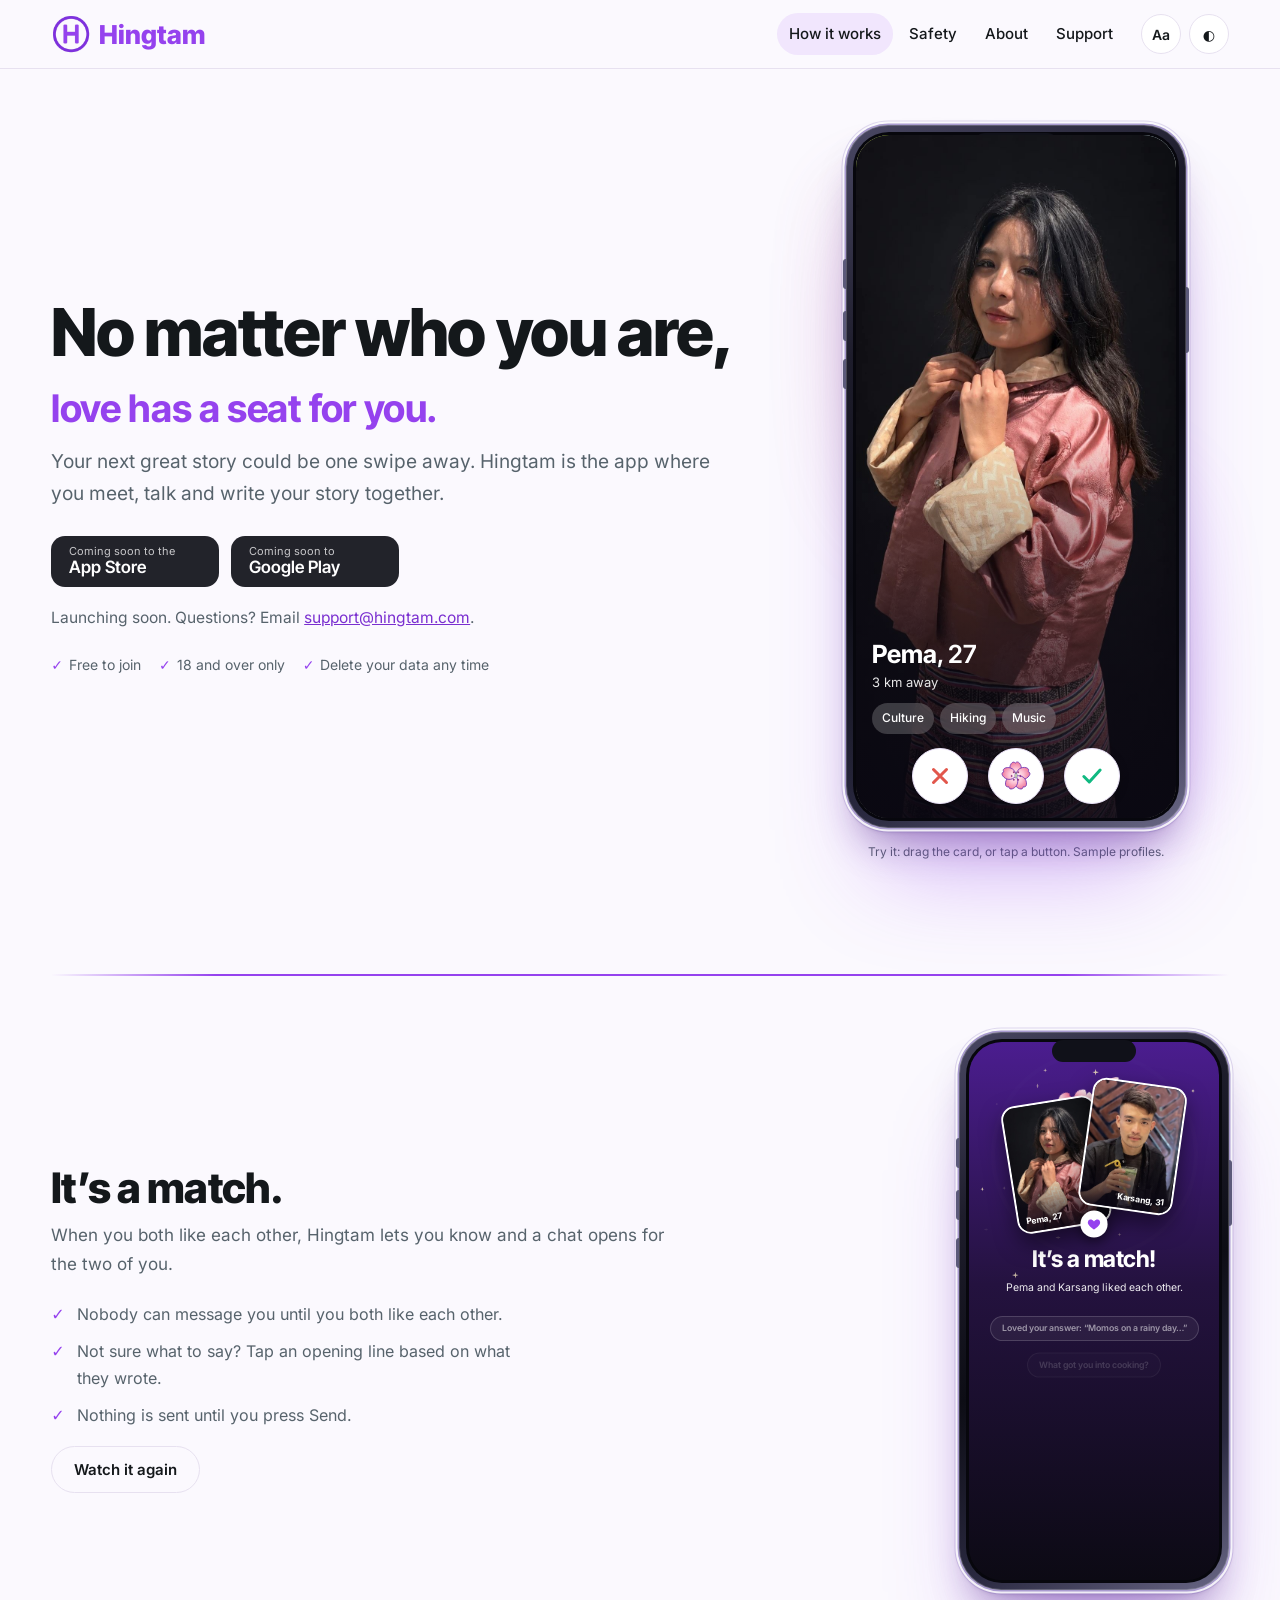
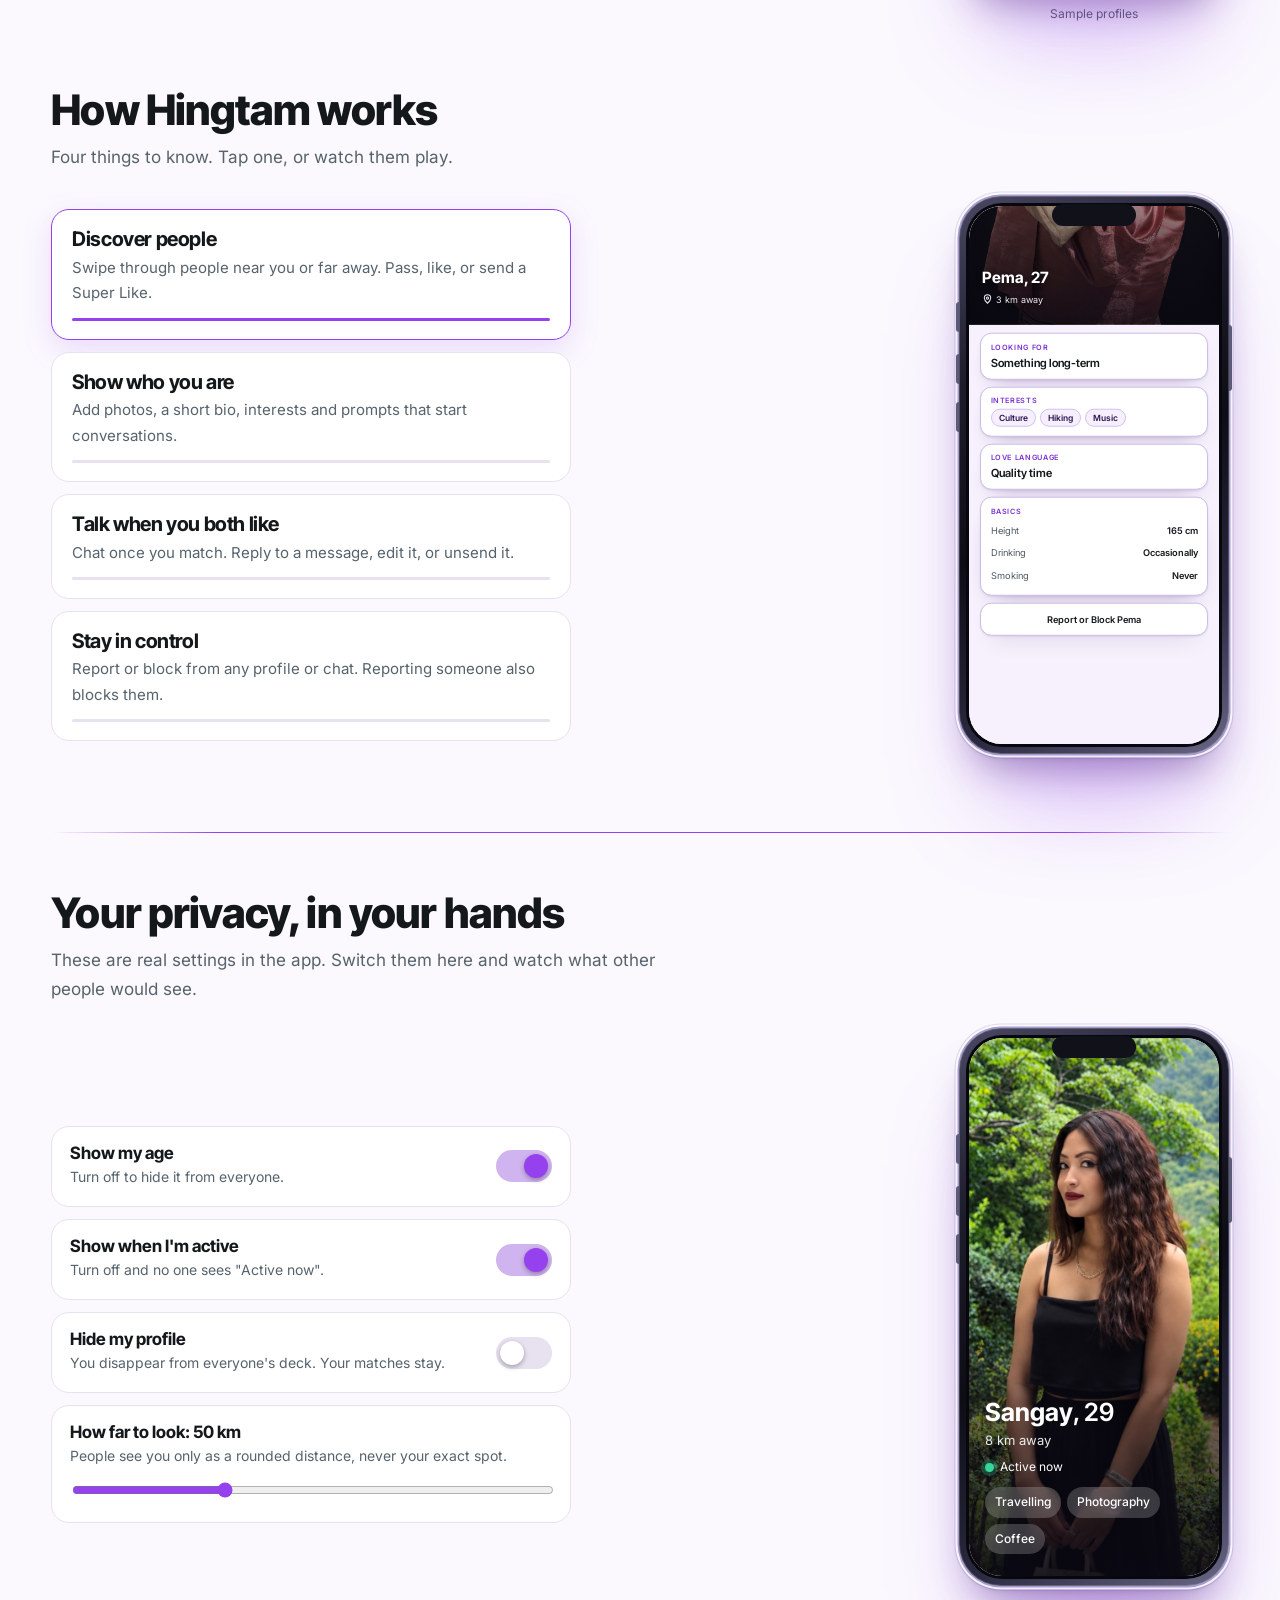
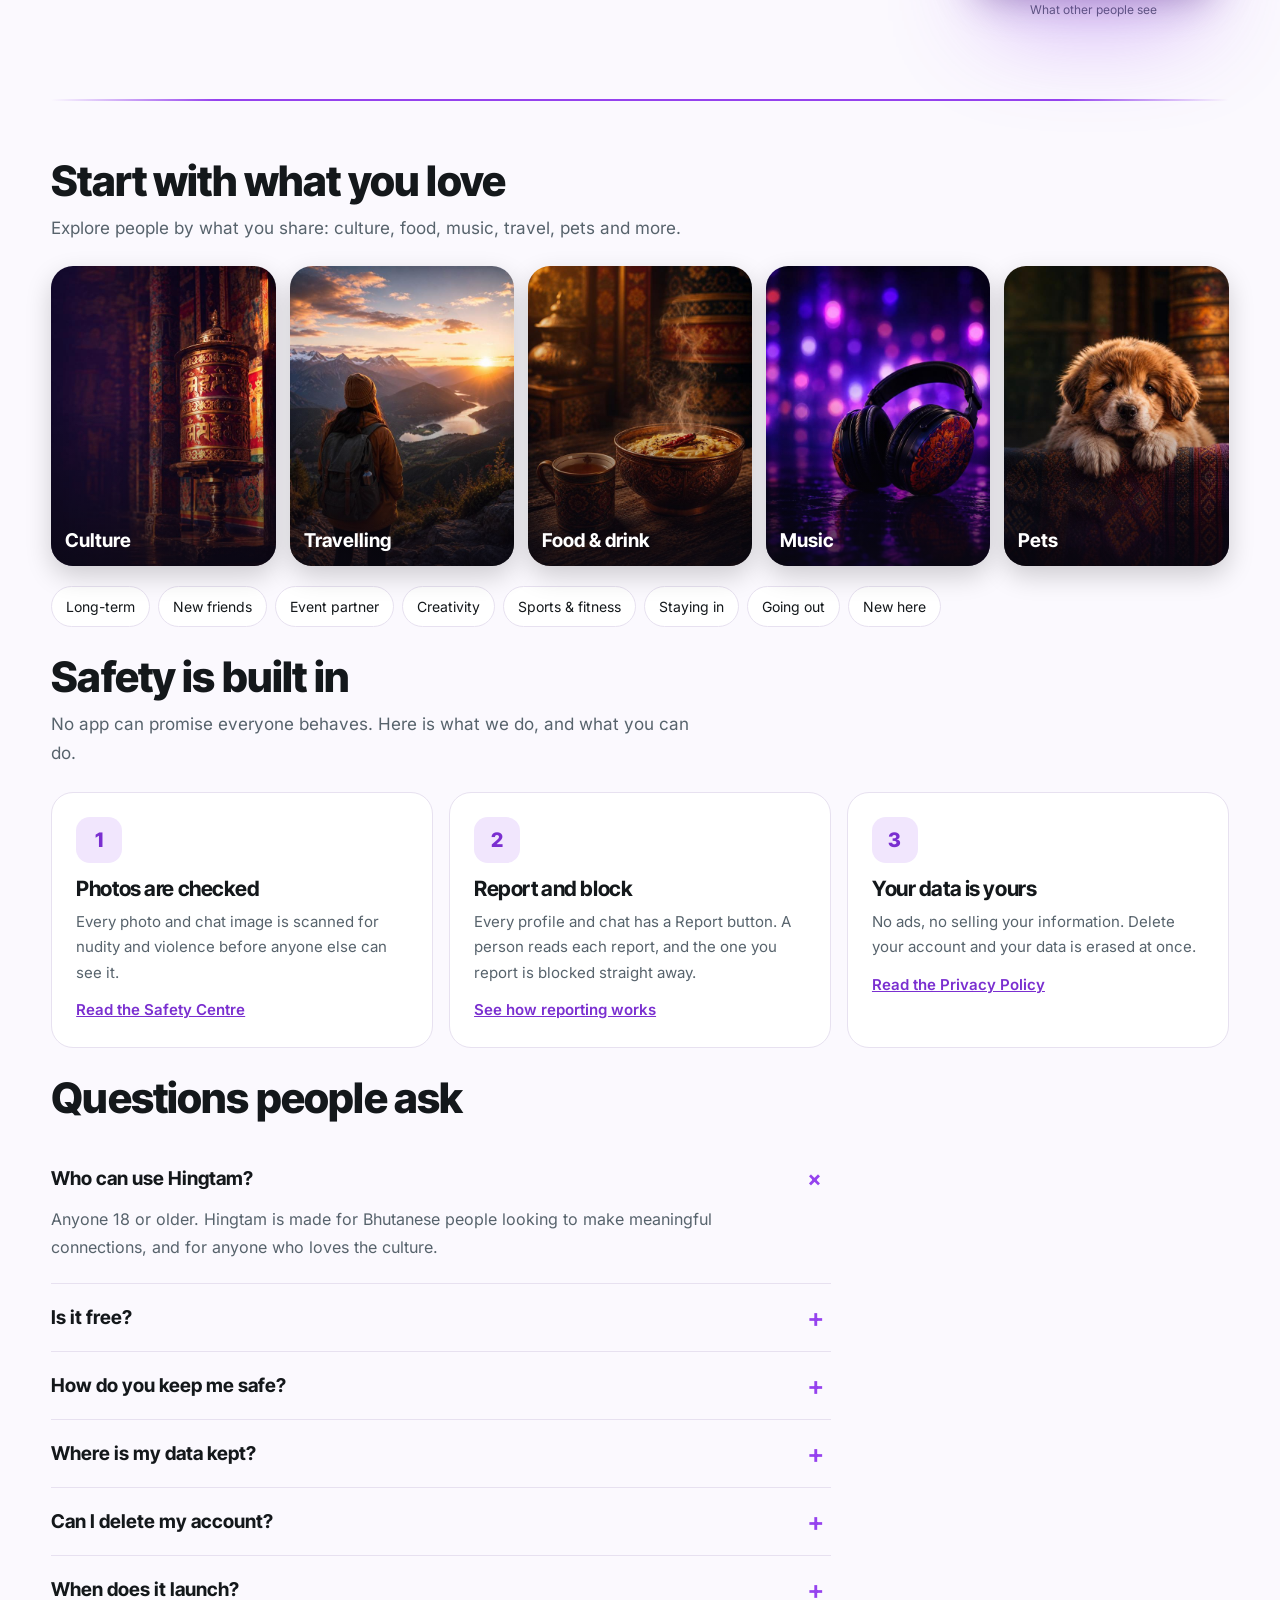
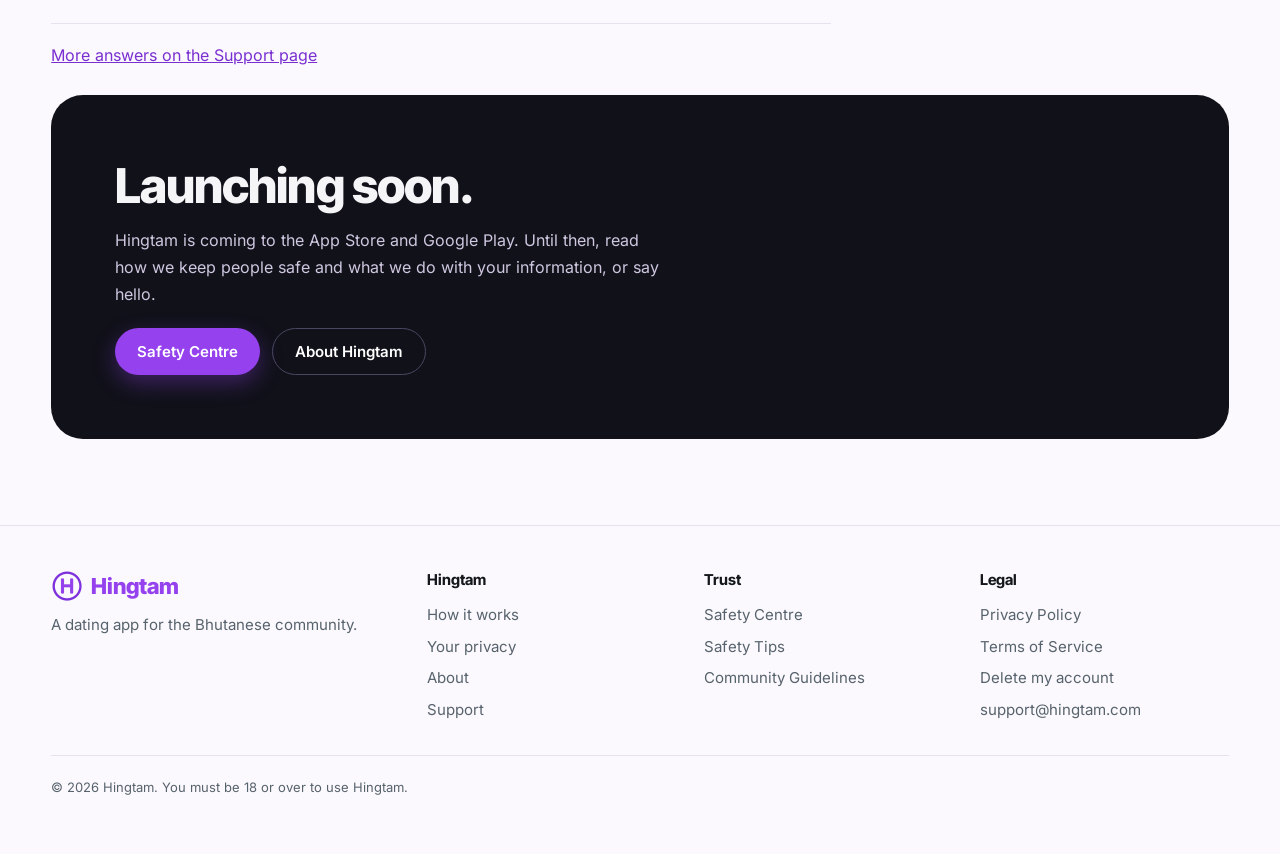
==== commit 66e63251: "Privacy Policy and Terms: saved copy of last 30 messages on a report, ban/unban/reporter emails, adm" ====
--- a/index.html
+++ b/index.html
@@ -1,2 +1,2 @@
 <!doctype html>
-<html lang="en"><head><meta charset="utf-8"><meta name="viewport" content="width=device-width, initial-scale=1"><title>Hingtam: a dating app for the Bhutanese community</title><meta name="description" content="No matter who you are, love has a seat for you. Hingtam is a dating app made for the Bhutanese community and the people who love the culture."><meta name="robots" content="noindex, nofollow"><meta property="og:title" content="Hingtam: a dating app for the Bhutanese community"><meta property="og:description" content="No matter who you are, love has a seat for you. Hingtam is a dating app made for the Bhutanese community and the people who love the culture."><meta property="og:type" content="website"><meta property="og:url" content="https://hingtam.com/"><meta property="og:image" content="https://hingtam.com/assets/images/og.jpg"><meta name="twitter:card" content="summary_large_image"><link rel="icon" type="image/png" href="/assets/images/favicon.png"><link rel="preload" href="/assets/fonts/inter-400.woff2" as="font" type="font/woff2" crossorigin><link rel="stylesheet" href="/assets/site.css?v=mvnpin3l"><script>if(location.hostname==="puku6157-boop.github.io"){location.replace("https://hingtam.com"+location.pathname.replace(/^\/hingtam-web/,"")+location.search+location.hash)}</script><script>try{var t=localStorage.getItem("hg-theme");if(t==="dark"||t==="light")document.documentElement.setAttribute("data-theme",t)}catch(e){}document.documentElement.classList.add("js")</script></head><body><a class="skip" href="#main">Skip to content</a><header class="site"><div class="wrap bar"><a class="brand" href="/" aria-label="Hingtam home"><img src="/assets/images/logo.png" alt="" width="40" height="40">Hingtam</a><nav class="main" id="mainNav" aria-label="Main"><a href="/#how" aria-current="page">How it works</a><a href="/safety-centre/">Safety</a><a href="/about/">About</a><a href="/support/">Support</a></nav><div class="tools"><button class="tool" id="readBtn" aria-pressed="false" title="Readable text: bigger, clearer letters" aria-label="Readable text">Aa</button><button class="tool" id="themeBtn" title="Switch light or dark" aria-label="Switch light or dark">&#9680;</button><button class="tool menu-btn" id="menuBtn" aria-expanded="false" aria-controls="mainNav" aria-label="Menu">&#9776;</button></div></div></header><main id="main"><section class="hero"><div class="wrap hero-grid"><div class="hero-copy"><div class="hero-top"><h1 class="hero-h"><span class="h1a">No matter who you are,</span><em>love has a seat for you.</em></h1><p class="lead">Your next great story could be one swipe away. Hingtam is the app where you meet, talk and write your story together.</p></div><div class="hero-bottom"><div class="cta-row"><div class="store" aria-label="App Store, coming soon"><small>Coming soon to the</small><b>App Store</b></div><div class="store" aria-label="Google Play, coming soon"><small>Coming soon to</small><b>Google Play</b></div></div><p class="soon-note">Launching soon. Questions? Email <a href="mailto:support@hingtam.com">support@hingtam.com</a>.</p><ul class="points"><li>Free to join</li><li>18 and over only</li><li>Delete your data any time</li></ul></div></div><div class="stage"><div><div class="phone"><div class="notch"></div><div class="screen"><div class="deck" id="deck"></div><div class="actions"><button class="act" id="passBtn" aria-label="Pass"><svg width="26" height="26" viewBox="0 0 24 24" fill="none" stroke="#E2574C" stroke-width="2.8" stroke-linecap="round" aria-hidden="true"><path d="M6 6l12 12M18 6L6 18"/></svg></button><button class="act" id="starBtn" aria-label="Super Like"><svg width="32" height="32" viewBox="0 0 24 24" aria-hidden="true"><defs><radialGradient id="blossomGrad" cx="50%" cy="88%" r="95%"><stop offset="0%" stop-color="#FFF3F6"/><stop offset="45%" stop-color="#FCC3D4"/><stop offset="100%" stop-color="#EE6F94"/></radialGradient></defs><path d="M12 12 C7.5 10.3 6.5 5.7 8.9 2.5 C9.9 1.3 11 1.1 12 2.3 C13 1.1 14.1 1.3 15.1 2.5 C17.5 5.7 16.5 10.3 12 12 Z" fill="url(#blossomGrad)" stroke="#6B2FB3" stroke-width=".55" stroke-linejoin="round" transform="rotate(-3 12 12)"/><path d="M12 12 C7.5 10.3 6.5 5.7 8.9 2.5 C9.9 1.3 11 1.1 12 2.3 C13 1.1 14.1 1.3 15.1 2.5 C17.5 5.7 16.5 10.3 12 12 Z" fill="url(#blossomGrad)" stroke="#6B2FB3" stroke-width=".55" stroke-linejoin="round" transform="rotate(70 12 12)"/><path d="M12 12 C7.5 10.3 6.5 5.7 8.9 2.5 C9.9 1.3 11 1.1 12 2.3 C13 1.1 14.1 1.3 15.1 2.5 C17.5 5.7 16.5 10.3 12 12 Z" fill="url(#blossomGrad)" stroke="#6B2FB3" stroke-width=".55" stroke-linejoin="round" transform="rotate(146 12 12)"/><path d="M12 12 C7.5 10.3 6.5 5.7 8.9 2.5 C9.9 1.3 11 1.1 12 2.3 C13 1.1 14.1 1.3 15.1 2.5 C17.5 5.7 16.5 10.3 12 12 Z" fill="url(#blossomGrad)" stroke="#6B2FB3" stroke-width=".55" stroke-linejoin="round" transform="rotate(214 12 12)"/><path d="M12 12 C7.5 10.3 6.5 5.7 8.9 2.5 C9.9 1.3 11 1.1 12 2.3 C13 1.1 14.1 1.3 15.1 2.5 C17.5 5.7 16.5 10.3 12 12 Z" fill="url(#blossomGrad)" stroke="#6B2FB3" stroke-width=".55" stroke-linejoin="round" transform="rotate(289 12 12)"/><circle cx="15.3" cy="12" r=".55" fill="#A5203E" stroke="#6B2FB3" stroke-width=".25"/><circle cx="13.65" cy="9.14" r=".55" fill="#A5203E" stroke="#6B2FB3" stroke-width=".25"/><circle cx="10.35" cy="9.14" r=".55" fill="#A5203E" stroke="#6B2FB3" stroke-width=".25"/><circle cx="8.7" cy="12" r=".55" fill="#A5203E" stroke="#6B2FB3" stroke-width=".25"/><circle cx="10.35" cy="14.86" r=".55" fill="#A5203E" stroke="#6B2FB3" stroke-width=".25"/><circle cx="13.65" cy="14.86" r=".55" fill="#A5203E" stroke="#6B2FB3" stroke-width=".25"/><ellipse cx="12" cy="11.7" rx=".95" ry="2" fill="#C7E0A6" stroke="#6B2FB3" stroke-width=".3"/><circle cx="12" cy="9.75" r=".55" fill="#9BC46A" stroke="#6B2FB3" stroke-width=".25"/></svg></button><button class="act" id="likeBtn" aria-label="Like"><svg width="26" height="26" viewBox="0 0 24 24" fill="none" stroke="#10B981" stroke-width="2.8" stroke-linecap="round" stroke-linejoin="round" aria-hidden="true"><path d="M4.5 12.5l5 5 10-11"/></svg></button></div></div></div><p class="sample">Try it: drag the card, or tap a button. Sample profiles.</p></div></div></div></section><div class="weave"></div><section class="block" id="match"><div class="wrap"><div class="play match"><div class="mcopy"><div class="sh" style="margin-bottom:0"><h2>It&rsquo;s a match.</h2><p>When you both like each other, Hingtam lets you know and a chat opens for the two of you.</p></div><ul class="mpoints"><li>Nobody can message you until you both like each other.</li><li>Not sure what to say? Tap an opening line based on what they wrote.</li><li>Nothing is sent until you press Send.</li></ul><div class="playrow"><button class="btn ghost" id="matchReplay" type="button">Watch it again</button></div></div><div class="phone-wrap"><div class="phone sm"><div class="notch"></div><div class="screen mscene" id="mscene" role="img" aria-label="Two profile photos fly together, burst into peach blossom petals, and the words It&rsquo;s a match appear."><div class="m-bg"></div><svg class="m-defs" width="0" height="0" aria-hidden="true" focusable="false"><defs><linearGradient id="mPetalGrad" x1="0" y1="0" x2="0" y2="1"><stop offset="0" stop-color="#EE6F94"/><stop offset=".55" stop-color="#FCC3D4"/><stop offset="1" stop-color="#FFF3F6"/></linearGradient></defs></svg><div class="m-at"><div class="m-flash"></div><div class="m-ring"></div></div><div class="m-at"><div class="m-card m-l"><img src="/assets/images/match-her.jpg" alt="" width="480" height="653"><span>Pema, 27</span></div><div class="m-card m-r"><img src="/assets/images/match-him.jpg" alt="" width="480" height="653"><span>Karsang, 31</span></div><div class="m-heart"><svg width="16" height="16" viewBox="0 0 24 24" aria-hidden="true"><path fill="#9542EE" d="M12 21s-7.5-4.6-9.6-9.2C.9 8.5 2.7 4.5 6.4 4.5c2 0 3.7 1.1 5.6 3.2 1.9-2.1 3.6-3.2 5.6-3.2 3.7 0 5.5 4 4 7.3C19.5 16.4 12 21 12 21z"/></svg></div></div><div class="m-at m-petals"></div><div class="m-text"><h3 class="m-r1">It&rsquo;s a match!</h3><p class="m-r2">Pema and Karsang liked each other.</p><div class="m-starters"><span class="m-r3">Loved your answer: &ldquo;Momos on a rainy day&hellip;&rdquo;</span><span class="m-r4">What got you into cooking?</span><span class="m-r5">Momos or ema datshi?</span></div></div><div class="m-bottom m-r6"><div class="m-send">Send a message</div><div class="m-keep">Keep Swiping</div></div></div></div><p class="sample">Sample profiles</p></div></div></div></section><section class="block" id="how"><div class="wrap"><div class="sh"><h2>How Hingtam works</h2><p>Four things to know. Tap one, or watch them play.</p></div><div class="how" id="howBox"><div class="steps" role="tablist" aria-label="How it works"><button class="step" role="tab" aria-selected="true" data-i="0"><h3>Discover people</h3><p>Swipe through people near you or far away. Pass, like, or send a Super Like.</p><div class="bar-p"><i></i></div></button><button class="step" role="tab" aria-selected="false" data-i="1"><h3>Show who you are</h3><p>Add photos, a short bio, interests and prompts that start conversations.</p><div class="bar-p"><i></i></div></button><button class="step" role="tab" aria-selected="false" data-i="2"><h3>Talk when you both like</h3><p>Chat once you match. Reply to a message, edit it, or unsend it.</p><div class="bar-p"><i></i></div></button><button class="step" role="tab" aria-selected="false" data-i="3"><h3>Stay in control</h3><p>Report or block from any profile or chat. Reporting someone also blocks them.</p><div class="bar-p"><i></i></div></button></div><div class="phone-wrap"><div class="phone sm"><div class="notch"></div><div class="screen" style="position:relative"><div class="panel ap on" id="p0"><div class="ap-scroll s0"><div class="ap-hero" style="background-image:url(/assets/images/hero.jpg)"><i class="ap-shade"></i><div class="ap-info"><b>Pema, 27</b><span><svg width="11" height="11" viewBox="0 0 24 24" fill="none" stroke="currentColor" stroke-width="2.2" stroke-linecap="round" stroke-linejoin="round" aria-hidden="true"><path d="M12 21s-7-6.2-7-11.5A7 7 0 0 1 19 9.5C19 14.8 12 21 12 21z"/><circle cx="12" cy="9.5" r="2.5"/></svg> 3 km away</span></div><div class="ap-track"><i></i></div></div><div class="ap-pad"><div class="ap-card"><small>Looking for</small><div class="ap-big">Something long-term</div></div><div class="ap-card"><small>Interests</small><div class="ap-tags"><span>Culture</span><span>Hiking</span><span>Music</span></div></div><div class="ap-card"><small>Love language</small><div class="ap-big">Quality time</div></div><div class="ap-card"><small>Basics</small><div class="ap-facts"><div><span>Height</span><b>165 cm</b></div><div><span>Drinking</span><b>Occasionally</b></div><div><span>Smoking</span><b>Never</b></div></div></div><div class="ap-card ap-btn">Report or Block Pema</div></div></div></div><div class="panel ap" id="p1"><div class="ap-scroll s1"><div class="ap-hero short" style="background-image:url(/assets/images/hero.jpg)"><i class="ap-shade"></i><div class="ap-info"><b>Pema, 27</b><span><svg width="11" height="11" viewBox="0 0 24 24" fill="none" stroke="currentColor" stroke-width="2.2" stroke-linecap="round" stroke-linejoin="round" aria-hidden="true"><path d="M12 21s-7-6.2-7-11.5A7 7 0 0 1 19 9.5C19 14.8 12 21 12 21z"/><circle cx="12" cy="9.5" r="2.5"/></svg> 3 km away</span></div></div><div class="ap-pad"><div class="ap-card"><small>About me</small><div class="ap-text">I&rsquo;m usually found on a trail with a flask of tea.</div></div><div class="ap-card prompt"><small>A perfect Sunday</small><div class="ap-big">Ema datshi, a long walk, and no alarm clock.</div></div><div class="ap-card"><small>Interests</small><div class="ap-tags"><span>Culture</span><span>Hiking</span><span>Music</span><span>Photography</span></div></div><div class="ap-card prompt"><small>Two truths and a lie</small><div class="ap-big">I have met a takin. I cannot swim. I speak four languages.</div></div><div class="ap-card prompt"><small>The way to win me over is&hellip;</small><div class="ap-big">Cook for me, or at least try.</div></div></div></div></div><div class="panel ap" id="p2"><div class="ap-chat-head"><span class="ap-back"><svg width="18" height="18" viewBox="0 0 24 24" fill="none" stroke="currentColor" stroke-width="2.4" stroke-linecap="round" stroke-linejoin="round" aria-hidden="true"><path d="M15 5l-7 7 7 7"/></svg></span><span class="ap-ava" style="background-image:url(/assets/images/match-him.jpg)"><i></i></span><span class="ap-who"><b>Karsang</b><small>Active now</small></span><span class="ap-more"><svg width="17" height="17" viewBox="0 0 24 24" fill="currentColor" aria-hidden="true"><circle cx="5" cy="12" r="2"/><circle cx="12" cy="12" r="2"/><circle cx="19" cy="12" r="2"/></svg></span></div><div class="ap-msgs"><div class="ap-b in">Hi Pema! Your Sunday answer made me hungry.</div><div class="ap-b out"><span class="ap-quote">Hi Pema! Your Sunday answer&hellip;</span>Ha! Come to Thimphu and I will cook.</div><div class="ap-time">Edited &middot; 5:43 PM</div><div class="ap-b gone">This message was unsent</div><div class="ap-b in">Deal. Which momo place is best?</div></div><div class="ap-composer"><span class="ap-camera"><svg width="17" height="17" viewBox="0 0 24 24" fill="none" stroke="currentColor" stroke-width="2.1" stroke-linecap="round" stroke-linejoin="round" aria-hidden="true"><path d="M4 8h3l1.6-2.4h6.8L17 8h3a1 1 0 0 1 1 1v9a1 1 0 0 1-1 1H4a1 1 0 0 1-1-1V9a1 1 0 0 1 1-1z"/><circle cx="12" cy="13" r="3.6"/></svg></span><span class="ap-input">Type a message&hellip;</span><span class="ap-sendbtn"><svg width="16" height="16" viewBox="0 0 24 24" fill="currentColor" aria-hidden="true"><path d="M3.4 20.6 21 12 3.4 3.4l.1 6.7L15 12 3.5 13.9z"/></svg></span></div></div><div class="panel ap" id="p3"><div class="ap-bg" style="background-image:url(/assets/images/sangay.jpg)"><i class="ap-shade"></i><div class="ap-info"><b>Sangay, 29</b><span><svg width="11" height="11" viewBox="0 0 24 24" fill="none" stroke="currentColor" stroke-width="2.2" stroke-linecap="round" stroke-linejoin="round" aria-hidden="true"><path d="M12 21s-7-6.2-7-11.5A7 7 0 0 1 19 9.5C19 14.8 12 21 12 21z"/><circle cx="12" cy="9.5" r="2.5"/></svg> 8 km away</span></div></div><div class="ap-dim"></div><div class="ap-sheet step1"><i class="ap-grab"></i><div class="ap-row"><span class="ap-chip"><svg width="17" height="17" viewBox="0 0 24 24" fill="none" stroke="currentColor" stroke-width="2.1" stroke-linecap="round" stroke-linejoin="round" aria-hidden="true"><path d="M5 21V4M5 4h12l-2.5 4L17 12H5"/></svg></span><span class="ap-rt"><b>Report</b><small>Report Sangay&rsquo;s inappropriate behaviour</small></span><svg width="14" height="14" viewBox="0 0 24 24" fill="none" stroke="currentColor" stroke-width="2.4" stroke-linecap="round" stroke-linejoin="round" aria-hidden="true"><path d="M9 5l7 7-7 7"/></svg></div><div class="ap-row danger"><span class="ap-chip"><svg width="17" height="17" viewBox="0 0 24 24" fill="none" stroke="currentColor" stroke-width="2.1" stroke-linecap="round" aria-hidden="true"><circle cx="12" cy="12" r="9"/><path d="M5.6 5.6l12.8 12.8"/></svg></span><span class="ap-rt"><b>Block</b><small>Sangay won&rsquo;t be shown in your deck again</small></span><svg width="14" height="14" viewBox="0 0 24 24" fill="none" stroke="currentColor" stroke-width="2.4" stroke-linecap="round" stroke-linejoin="round" aria-hidden="true"><path d="M9 5l7 7-7 7"/></svg></div><div class="ap-cancel">Cancel</div></div><div class="ap-sheet step2"><i class="ap-grab"></i><div class="ap-st">Report Sangay</div><div class="ap-sx">Choose a reason. Reporting also blocks Sangay. Reports are confidential and carefully reviewed.</div><div class="ap-radio"><i></i>Spam or scam</div><div class="ap-radio on"><i></i>Inappropriate content or messages</div><div class="ap-radio"><i></i>Fake or stolen photos</div><div class="ap-radio"><i></i>Harassing or abusive behaviour</div><div class="ap-send">Send report</div><div class="ap-cancel">Cancel</div></div></div></div></div></div></div></div></section><div class="weave thin"></div><section class="block" id="privacy"><div class="wrap"><div class="sh"><h2>Your privacy, in your hands</h2><p>These are real settings in the app. Switch them here and watch what other people would see.</p></div><div class="play"><div class="toggles"><div class="trow"><div><b>Show my age</b><span>Turn off to hide it from everyone.</span></div><button class="sw" role="switch" aria-checked="true" aria-label="Show my age" data-k="age"></button></div><div class="trow"><div><b>Show when I'm active</b><span>Turn off and no one sees "Active now".</span></div><button class="sw" role="switch" aria-checked="true" aria-label="Show when I am active" data-k="active"></button></div><div class="trow"><div><b>Hide my profile</b><span>You disappear from everyone's deck. Your matches stay.</span></div><button class="sw" role="switch" aria-checked="false" aria-label="Hide my profile" data-k="hide"></button></div><div class="range"><b>How far to look: <span id="kmv">50</span> km</b><span style="color:var(--muted);font-size:14px">People see you only as a rounded distance, never your exact spot.</span><input type="range" id="km" min="5" max="150" value="50" aria-label="Distance in kilometres"></div></div><div class="phone-wrap"><div class="phone sm"><div class="notch"></div><div class="screen pv active" id="pv"><div class="card-p" style="cursor:default;background-image:url(/assets/images/sangay.jpg)"><div class="info" style="bottom:22px"><div class="nm">Sangay<span id="pvAge">, 29</span></div><div class="meta">8 km away</div><div class="act-dot">Active now</div><div class="chips"><span class="chip">Travelling</span><span class="chip">Photography</span><span class="chip">Coffee</span></div></div></div><div class="hid">Your profile is hidden.<br><span style="font:400 14px var(--body);opacity:.8">Nobody will see you in their deck.</span></div></div></div><p class="sample">What other people see</p></div></div></div></section><div class="weave"></div><section class="block" id="explore"><div class="wrap"><div class="sh"><h2>Start with what you love</h2><p>Explore people by what you share: culture, food, music, travel, pets and more.</p></div><div class="tiles"><div class="tile" tabindex="0"><img src="/assets/images/tile-culture.jpg" alt="A prayer wheel in a temple" loading="lazy"><span>Culture</span></div><div class="tile" tabindex="0"><img src="/assets/images/tile-traveling.jpg" alt="A hiker looking over mountains at sunset" loading="lazy"><span>Travelling</span></div><div class="tile" tabindex="0"><img src="/assets/images/tile-food-drink.jpg" alt="A table of food" loading="lazy"><span>Food &amp; drink</span></div><div class="tile" tabindex="0"><img src="/assets/images/tile-music.jpg" alt="Music" loading="lazy"><span>Music</span></div><div class="tile" tabindex="0"><img src="/assets/images/tile-pets.jpg" alt="A pet" loading="lazy"><span>Pets</span></div></div><div class="more"><span>Long-term</span><span>New friends</span><span>Event partner</span><span>Creativity</span><span>Sports &amp; fitness</span><span>Staying in</span><span>Going out</span><span>New here</span></div></div></section><section class="block" id="safety" style="padding-top:20px"><div class="wrap"><div class="sh"><h2>Safety is built in</h2><p>No app can promise everyone behaves. Here is what we do, and what you can do.</p></div><div class="cards3"><div class="scard"><div class="ic">1</div><h3>Photos are checked</h3><p>Every photo and chat image is scanned for nudity and violence before anyone else can see it.</p><a href="/safety-centre/">Read the Safety Centre</a></div><div class="scard"><div class="ic">2</div><h3>Report and block</h3><p>Every profile and chat has a Report button. A person reads each report, and the one you report is blocked straight away.</p><a href="/safety-centre/#report">See how reporting works</a></div><div class="scard"><div class="ic">3</div><h3>Your data is yours</h3><p>No ads, no selling your information. Delete your account and your data is erased at once.</p><a href="/privacy/">Read the Privacy Policy</a></div></div></div></section><section class="block" id="faq" style="padding-top:20px"><div class="wrap"><div class="sh"><h2>Questions people ask</h2></div><div class="faq"><details class="q" open><summary>Who can use Hingtam?</summary><p>Anyone 18 or older. Hingtam is made for Bhutanese people looking to make meaningful connections, and for anyone who loves the culture.</p></details><details class="q"><summary>Is it free?</summary><p>Yes. You can join, swipe and chat for free. Optional paid plans (Pro and Premium) add things like more daily swipes and seeing who has liked you.</p></details><details class="q"><summary>How do you keep me safe?</summary><p>Photos are checked automatically, every report is read by a person, and you can block or hide anyone. We do not run background checks, so we share safety tips and encourage you to meet in public places.</p></details><details class="q"><summary>Where is my data kept?</summary><p>On secure cloud servers in the Asia-Pacific region. We never sell your information.</p></details><details class="q"><summary>Can I delete my account?</summary><p>Yes, any time in Settings. Your profile, photos and messages are erased straight away. If you cannot open the app, see the Delete my account page.</p></details><details class="q"><summary>When does it launch?</summary><p>Soon. We will announce the launch here on the website as soon as it is ready.</p></details></div><p style="margin-top:18px"><a href="/support/">More answers on the Support page</a></p></div></section><section class="block" style="padding-top:20px"><div class="wrap"><div class="final"><h2>Launching soon.</h2><p>Hingtam is coming to the App Store and Google Play. Until then, read how we keep people safe and what we do with your information, or say hello.</p><div class="cta-row" style="margin-top:6px"><a class="btn primary" href="/safety-centre/">Safety Centre</a><a class="btn ghost" style="color:#fff;border-color:#4a4763" href="/about/">About Hingtam</a></div></div></div></section><script type="application/json" id="home-data">{"samples":[{"name":"Pema","age":27,"distance":"3 km away","image":"/assets/images/hero.jpg","chips":["Culture","Hiking","Music"]},{"name":"Sangay","age":29,"distance":"8 km away","image":"/assets/images/sangay.jpg","chips":["Travelling","Photography","Coffee"]},{"name":"Karsang","age":31,"distance":"12 km away","image":"/assets/images/karsang.jpg","chips":["Food & drink","Cooking","Pets"]}]}</script></main><footer class="site"><div class="wrap"><div class="fcols"><div><a class="brand" href="/" style="font-size:22px"><img src="/assets/images/logo.png" alt="" width="32" height="32">Hingtam</a><p style="margin-top:10px;max-width:22em">A dating app for the Bhutanese community.</p></div><div><h4>Hingtam</h4><a href="/#how">How it works</a><a href="/#privacy">Your privacy</a><a href="/about/">About</a><a href="/support/">Support</a></div><div><h4>Trust</h4><a href="/safety-centre/">Safety Centre</a><a href="/safety-tips/">Safety Tips</a><a href="/community-guidelines/">Community Guidelines</a></div><div><h4>Legal</h4><a href="/privacy/">Privacy Policy</a><a href="/terms/">Terms of Service</a><a href="/delete-account/">Delete my account</a><a href="mailto:support@hingtam.com">support@hingtam.com</a></div></div><div class="fine">&copy; 2026 Hingtam. You must be 18 or over to use Hingtam.</div></div></footer><script src="/assets/site.js?v=mvnpin3l" defer></script><script src="/assets/home.js?v=mvnpin3l" defer></script></body></html>
+<html lang="en"><head><meta charset="utf-8"><meta name="viewport" content="width=device-width, initial-scale=1"><title>Hingtam: a dating app for the Bhutanese community</title><meta name="description" content="No matter who you are, love has a seat for you. Hingtam is a dating app made for the Bhutanese community and the people who love the culture."><meta name="robots" content="noindex, nofollow"><meta property="og:title" content="Hingtam: a dating app for the Bhutanese community"><meta property="og:description" content="No matter who you are, love has a seat for you. Hingtam is a dating app made for the Bhutanese community and the people who love the culture."><meta property="og:type" content="website"><meta property="og:url" content="https://hingtam.com/"><meta property="og:image" content="https://hingtam.com/assets/images/og.jpg"><meta name="twitter:card" content="summary_large_image"><link rel="icon" type="image/png" href="/assets/images/favicon.png"><link rel="preload" href="/assets/fonts/inter-400.woff2" as="font" type="font/woff2" crossorigin><link rel="stylesheet" href="/assets/site.css?v=mvy0537u"><script>if(location.hostname==="puku6157-boop.github.io"){location.replace("https://hingtam.com"+location.pathname.replace(/^\/hingtam-web/,"")+location.search+location.hash)}</script><script>try{var t=localStorage.getItem("hg-theme");if(t==="dark"||t==="light")document.documentElement.setAttribute("data-theme",t)}catch(e){}document.documentElement.classList.add("js")</script></head><body><a class="skip" href="#main">Skip to content</a><header class="site"><div class="wrap bar"><a class="brand" href="/" aria-label="Hingtam home"><img src="/assets/images/logo.png" alt="" width="40" height="40">Hingtam</a><nav class="main" id="mainNav" aria-label="Main"><a href="/#how" aria-current="page">How it works</a><a href="/safety-centre/">Safety</a><a href="/about/">About</a><a href="/support/">Support</a></nav><div class="tools"><button class="tool" id="readBtn" aria-pressed="false" title="Readable text: bigger, clearer letters" aria-label="Readable text">Aa</button><button class="tool" id="themeBtn" title="Switch light or dark" aria-label="Switch light or dark">&#9680;</button><button class="tool menu-btn" id="menuBtn" aria-expanded="false" aria-controls="mainNav" aria-label="Menu">&#9776;</button></div></div></header><main id="main"><section class="hero"><div class="wrap hero-grid"><div class="hero-copy"><div class="hero-top"><h1 class="hero-h"><span class="h1a">No matter who you are,</span><em>love has a seat for you.</em></h1><p class="lead">Your next great story could be one swipe away. Hingtam is the app where you meet, talk and write your story together.</p></div><div class="hero-bottom"><div class="cta-row"><div class="store" aria-label="App Store, coming soon"><small>Coming soon to the</small><b>App Store</b></div><div class="store" aria-label="Google Play, coming soon"><small>Coming soon to</small><b>Google Play</b></div></div><p class="soon-note">Launching soon. Questions? Email <a href="mailto:support@hingtam.com">support@hingtam.com</a>.</p><ul class="points"><li>Free to join</li><li>18 and over only</li><li>Delete your data any time</li></ul></div></div><div class="stage"><div><div class="phone"><div class="notch"></div><div class="screen"><div class="deck" id="deck"></div><div class="actions"><button class="act" id="passBtn" aria-label="Pass"><svg width="26" height="26" viewBox="0 0 24 24" fill="none" stroke="#E2574C" stroke-width="2.8" stroke-linecap="round" aria-hidden="true"><path d="M6 6l12 12M18 6L6 18"/></svg></button><button class="act" id="starBtn" aria-label="Super Like"><svg width="32" height="32" viewBox="0 0 24 24" aria-hidden="true"><defs><radialGradient id="blossomGrad" cx="50%" cy="88%" r="95%"><stop offset="0%" stop-color="#FFF3F6"/><stop offset="45%" stop-color="#FCC3D4"/><stop offset="100%" stop-color="#EE6F94"/></radialGradient></defs><path d="M12 12 C7.5 10.3 6.5 5.7 8.9 2.5 C9.9 1.3 11 1.1 12 2.3 C13 1.1 14.1 1.3 15.1 2.5 C17.5 5.7 16.5 10.3 12 12 Z" fill="url(#blossomGrad)" stroke="#6B2FB3" stroke-width=".55" stroke-linejoin="round" transform="rotate(-3 12 12)"/><path d="M12 12 C7.5 10.3 6.5 5.7 8.9 2.5 C9.9 1.3 11 1.1 12 2.3 C13 1.1 14.1 1.3 15.1 2.5 C17.5 5.7 16.5 10.3 12 12 Z" fill="url(#blossomGrad)" stroke="#6B2FB3" stroke-width=".55" stroke-linejoin="round" transform="rotate(70 12 12)"/><path d="M12 12 C7.5 10.3 6.5 5.7 8.9 2.5 C9.9 1.3 11 1.1 12 2.3 C13 1.1 14.1 1.3 15.1 2.5 C17.5 5.7 16.5 10.3 12 12 Z" fill="url(#blossomGrad)" stroke="#6B2FB3" stroke-width=".55" stroke-linejoin="round" transform="rotate(146 12 12)"/><path d="M12 12 C7.5 10.3 6.5 5.7 8.9 2.5 C9.9 1.3 11 1.1 12 2.3 C13 1.1 14.1 1.3 15.1 2.5 C17.5 5.7 16.5 10.3 12 12 Z" fill="url(#blossomGrad)" stroke="#6B2FB3" stroke-width=".55" stroke-linejoin="round" transform="rotate(214 12 12)"/><path d="M12 12 C7.5 10.3 6.5 5.7 8.9 2.5 C9.9 1.3 11 1.1 12 2.3 C13 1.1 14.1 1.3 15.1 2.5 C17.5 5.7 16.5 10.3 12 12 Z" fill="url(#blossomGrad)" stroke="#6B2FB3" stroke-width=".55" stroke-linejoin="round" transform="rotate(289 12 12)"/><circle cx="15.3" cy="12" r=".55" fill="#A5203E" stroke="#6B2FB3" stroke-width=".25"/><circle cx="13.65" cy="9.14" r=".55" fill="#A5203E" stroke="#6B2FB3" stroke-width=".25"/><circle cx="10.35" cy="9.14" r=".55" fill="#A5203E" stroke="#6B2FB3" stroke-width=".25"/><circle cx="8.7" cy="12" r=".55" fill="#A5203E" stroke="#6B2FB3" stroke-width=".25"/><circle cx="10.35" cy="14.86" r=".55" fill="#A5203E" stroke="#6B2FB3" stroke-width=".25"/><circle cx="13.65" cy="14.86" r=".55" fill="#A5203E" stroke="#6B2FB3" stroke-width=".25"/><ellipse cx="12" cy="11.7" rx=".95" ry="2" fill="#C7E0A6" stroke="#6B2FB3" stroke-width=".3"/><circle cx="12" cy="9.75" r=".55" fill="#9BC46A" stroke="#6B2FB3" stroke-width=".25"/></svg></button><button class="act" id="likeBtn" aria-label="Like"><svg width="26" height="26" viewBox="0 0 24 24" fill="none" stroke="#10B981" stroke-width="2.8" stroke-linecap="round" stroke-linejoin="round" aria-hidden="true"><path d="M4.5 12.5l5 5 10-11"/></svg></button></div></div></div><p class="sample">Try it: drag the card, or tap a button. Sample profiles.</p></div></div></div></section><div class="weave"></div><section class="block" id="match"><div class="wrap"><div class="play match"><div class="mcopy"><div class="sh" style="margin-bottom:0"><h2>It&rsquo;s a match.</h2><p>When you both like each other, Hingtam lets you know and a chat opens for the two of you.</p></div><ul class="mpoints"><li>Nobody can message you until you both like each other.</li><li>Not sure what to say? Tap an opening line based on what they wrote.</li><li>Nothing is sent until you press Send.</li></ul><div class="playrow"><button class="btn ghost" id="matchReplay" type="button">Watch it again</button></div></div><div class="phone-wrap"><div class="phone sm"><div class="notch"></div><div class="screen mscene" id="mscene" role="img" aria-label="Two profile photos fly together, burst into peach blossom petals, and the words It&rsquo;s a match appear."><div class="m-bg"></div><svg class="m-defs" width="0" height="0" aria-hidden="true" focusable="false"><defs><linearGradient id="mPetalGrad" x1="0" y1="0" x2="0" y2="1"><stop offset="0" stop-color="#EE6F94"/><stop offset=".55" stop-color="#FCC3D4"/><stop offset="1" stop-color="#FFF3F6"/></linearGradient></defs></svg><div class="m-at"><div class="m-flash"></div><div class="m-ring"></div></div><div class="m-at"><div class="m-card m-l"><img src="/assets/images/match-her.jpg" alt="" width="480" height="653"><span>Pema, 27</span></div><div class="m-card m-r"><img src="/assets/images/match-him.jpg" alt="" width="480" height="653"><span>Karsang, 31</span></div><div class="m-heart"><svg width="16" height="16" viewBox="0 0 24 24" aria-hidden="true"><path fill="#9542EE" d="M12 21s-7.5-4.6-9.6-9.2C.9 8.5 2.7 4.5 6.4 4.5c2 0 3.7 1.1 5.6 3.2 1.9-2.1 3.6-3.2 5.6-3.2 3.7 0 5.5 4 4 7.3C19.5 16.4 12 21 12 21z"/></svg></div></div><div class="m-at m-petals"></div><div class="m-text"><h3 class="m-r1">It&rsquo;s a match!</h3><p class="m-r2">Pema and Karsang liked each other.</p><div class="m-starters"><span class="m-r3">Loved your answer: &ldquo;Momos on a rainy day&hellip;&rdquo;</span><span class="m-r4">What got you into cooking?</span><span class="m-r5">Momos or ema datshi?</span></div></div><div class="m-bottom m-r6"><div class="m-send">Send a message</div><div class="m-keep">Keep Swiping</div></div></div></div><p class="sample">Sample profiles</p></div></div></div></section><section class="block" id="how"><div class="wrap"><div class="sh"><h2>How Hingtam works</h2><p>Four things to know. Tap one, or watch them play.</p></div><div class="how" id="howBox"><div class="steps" role="tablist" aria-label="How it works"><button class="step" role="tab" aria-selected="true" data-i="0"><h3>Discover people</h3><p>Swipe through people near you or far away. Pass, like, or send a Super Like.</p><div class="bar-p"><i></i></div></button><button class="step" role="tab" aria-selected="false" data-i="1"><h3>Show who you are</h3><p>Add photos, a short bio, interests and prompts that start conversations.</p><div class="bar-p"><i></i></div></button><button class="step" role="tab" aria-selected="false" data-i="2"><h3>Talk when you both like</h3><p>Chat once you match. Reply to a message, edit it, or unsend it.</p><div class="bar-p"><i></i></div></button><button class="step" role="tab" aria-selected="false" data-i="3"><h3>Stay in control</h3><p>Report or block from any profile or chat. Reporting someone also blocks them.</p><div class="bar-p"><i></i></div></button></div><div class="phone-wrap"><div class="phone sm"><div class="notch"></div><div class="screen" style="position:relative"><div class="panel ap on" id="p0"><div class="ap-scroll s0"><div class="ap-hero" style="background-image:url(/assets/images/hero.jpg)"><i class="ap-shade"></i><div class="ap-info"><b>Pema, 27</b><span><svg width="11" height="11" viewBox="0 0 24 24" fill="none" stroke="currentColor" stroke-width="2.2" stroke-linecap="round" stroke-linejoin="round" aria-hidden="true"><path d="M12 21s-7-6.2-7-11.5A7 7 0 0 1 19 9.5C19 14.8 12 21 12 21z"/><circle cx="12" cy="9.5" r="2.5"/></svg> 3 km away</span></div><div class="ap-track"><i></i></div></div><div class="ap-pad"><div class="ap-card"><small>Looking for</small><div class="ap-big">Something long-term</div></div><div class="ap-card"><small>Interests</small><div class="ap-tags"><span>Culture</span><span>Hiking</span><span>Music</span></div></div><div class="ap-card"><small>Love language</small><div class="ap-big">Quality time</div></div><div class="ap-card"><small>Basics</small><div class="ap-facts"><div><span>Height</span><b>165 cm</b></div><div><span>Drinking</span><b>Occasionally</b></div><div><span>Smoking</span><b>Never</b></div></div></div><div class="ap-card ap-btn">Report or Block Pema</div></div></div></div><div class="panel ap" id="p1"><div class="ap-scroll s1"><div class="ap-hero short" style="background-image:url(/assets/images/hero.jpg)"><i class="ap-shade"></i><div class="ap-info"><b>Pema, 27</b><span><svg width="11" height="11" viewBox="0 0 24 24" fill="none" stroke="currentColor" stroke-width="2.2" stroke-linecap="round" stroke-linejoin="round" aria-hidden="true"><path d="M12 21s-7-6.2-7-11.5A7 7 0 0 1 19 9.5C19 14.8 12 21 12 21z"/><circle cx="12" cy="9.5" r="2.5"/></svg> 3 km away</span></div></div><div class="ap-pad"><div class="ap-card"><small>About me</small><div class="ap-text">I&rsquo;m usually found on a trail with a flask of tea.</div></div><div class="ap-card prompt"><small>A perfect Sunday</small><div class="ap-big">Ema datshi, a long walk, and no alarm clock.</div></div><div class="ap-card"><small>Interests</small><div class="ap-tags"><span>Culture</span><span>Hiking</span><span>Music</span><span>Photography</span></div></div><div class="ap-card prompt"><small>Two truths and a lie</small><div class="ap-big">I have met a takin. I cannot swim. I speak four languages.</div></div><div class="ap-card prompt"><small>The way to win me over is&hellip;</small><div class="ap-big">Cook for me, or at least try.</div></div></div></div></div><div class="panel ap" id="p2"><div class="ap-chat-head"><span class="ap-back"><svg width="18" height="18" viewBox="0 0 24 24" fill="none" stroke="currentColor" stroke-width="2.4" stroke-linecap="round" stroke-linejoin="round" aria-hidden="true"><path d="M15 5l-7 7 7 7"/></svg></span><span class="ap-ava" style="background-image:url(/assets/images/match-him.jpg)"><i></i></span><span class="ap-who"><b>Karsang</b><small>Active now</small></span><span class="ap-more"><svg width="17" height="17" viewBox="0 0 24 24" fill="currentColor" aria-hidden="true"><circle cx="5" cy="12" r="2"/><circle cx="12" cy="12" r="2"/><circle cx="19" cy="12" r="2"/></svg></span></div><div class="ap-msgs"><div class="ap-b in">Hi Pema! Your Sunday answer made me hungry.</div><div class="ap-b out"><span class="ap-quote">Hi Pema! Your Sunday answer&hellip;</span>Ha! Come to Thimphu and I will cook.</div><div class="ap-time">Edited &middot; 5:43 PM</div><div class="ap-b gone">This message was unsent</div><div class="ap-b in">Deal. Which momo place is best?</div></div><div class="ap-composer"><span class="ap-camera"><svg width="17" height="17" viewBox="0 0 24 24" fill="none" stroke="currentColor" stroke-width="2.1" stroke-linecap="round" stroke-linejoin="round" aria-hidden="true"><path d="M4 8h3l1.6-2.4h6.8L17 8h3a1 1 0 0 1 1 1v9a1 1 0 0 1-1 1H4a1 1 0 0 1-1-1V9a1 1 0 0 1 1-1z"/><circle cx="12" cy="13" r="3.6"/></svg></span><span class="ap-input">Type a message&hellip;</span><span class="ap-sendbtn"><svg width="16" height="16" viewBox="0 0 24 24" fill="currentColor" aria-hidden="true"><path d="M3.4 20.6 21 12 3.4 3.4l.1 6.7L15 12 3.5 13.9z"/></svg></span></div></div><div class="panel ap" id="p3"><div class="ap-bg" style="background-image:url(/assets/images/sangay.jpg)"><i class="ap-shade"></i><div class="ap-info"><b>Sangay, 29</b><span><svg width="11" height="11" viewBox="0 0 24 24" fill="none" stroke="currentColor" stroke-width="2.2" stroke-linecap="round" stroke-linejoin="round" aria-hidden="true"><path d="M12 21s-7-6.2-7-11.5A7 7 0 0 1 19 9.5C19 14.8 12 21 12 21z"/><circle cx="12" cy="9.5" r="2.5"/></svg> 8 km away</span></div></div><div class="ap-dim"></div><div class="ap-sheet step1"><i class="ap-grab"></i><div class="ap-row"><span class="ap-chip"><svg width="17" height="17" viewBox="0 0 24 24" fill="none" stroke="currentColor" stroke-width="2.1" stroke-linecap="round" stroke-linejoin="round" aria-hidden="true"><path d="M5 21V4M5 4h12l-2.5 4L17 12H5"/></svg></span><span class="ap-rt"><b>Report</b><small>Report Sangay&rsquo;s inappropriate behaviour</small></span><svg width="14" height="14" viewBox="0 0 24 24" fill="none" stroke="currentColor" stroke-width="2.4" stroke-linecap="round" stroke-linejoin="round" aria-hidden="true"><path d="M9 5l7 7-7 7"/></svg></div><div class="ap-row danger"><span class="ap-chip"><svg width="17" height="17" viewBox="0 0 24 24" fill="none" stroke="currentColor" stroke-width="2.1" stroke-linecap="round" aria-hidden="true"><circle cx="12" cy="12" r="9"/><path d="M5.6 5.6l12.8 12.8"/></svg></span><span class="ap-rt"><b>Block</b><small>Sangay won&rsquo;t be shown in your deck again</small></span><svg width="14" height="14" viewBox="0 0 24 24" fill="none" stroke="currentColor" stroke-width="2.4" stroke-linecap="round" stroke-linejoin="round" aria-hidden="true"><path d="M9 5l7 7-7 7"/></svg></div><div class="ap-cancel">Cancel</div></div><div class="ap-sheet step2"><i class="ap-grab"></i><div class="ap-st">Report Sangay</div><div class="ap-sx">Choose a reason. Reporting also blocks Sangay. Reports are confidential and carefully reviewed.</div><div class="ap-radio"><i></i>Spam or scam</div><div class="ap-radio on"><i></i>Inappropriate content or messages</div><div class="ap-radio"><i></i>Fake or stolen photos</div><div class="ap-radio"><i></i>Harassing or abusive behaviour</div><div class="ap-send">Send report</div><div class="ap-cancel">Cancel</div></div></div></div></div></div></div></div></section><div class="weave thin"></div><section class="block" id="privacy"><div class="wrap"><div class="sh"><h2>Your privacy, in your hands</h2><p>These are real settings in the app. Switch them here and watch what other people would see.</p></div><div class="play"><div class="toggles"><div class="trow"><div><b>Show my age</b><span>Turn off to hide it from everyone.</span></div><button class="sw" role="switch" aria-checked="true" aria-label="Show my age" data-k="age"></button></div><div class="trow"><div><b>Show when I'm active</b><span>Turn off and no one sees "Active now".</span></div><button class="sw" role="switch" aria-checked="true" aria-label="Show when I am active" data-k="active"></button></div><div class="trow"><div><b>Hide my profile</b><span>You disappear from everyone's deck. Your matches stay.</span></div><button class="sw" role="switch" aria-checked="false" aria-label="Hide my profile" data-k="hide"></button></div><div class="range"><b>How far to look: <span id="kmv">50</span> km</b><span style="color:var(--muted);font-size:14px">People see you only as a rounded distance, never your exact spot.</span><input type="range" id="km" min="5" max="150" value="50" aria-label="Distance in kilometres"></div></div><div class="phone-wrap"><div class="phone sm"><div class="notch"></div><div class="screen pv active" id="pv"><div class="card-p" style="cursor:default;background-image:url(/assets/images/sangay.jpg)"><div class="info" style="bottom:22px"><div class="nm">Sangay<span id="pvAge">, 29</span></div><div class="meta">8 km away</div><div class="act-dot">Active now</div><div class="chips"><span class="chip">Travelling</span><span class="chip">Photography</span><span class="chip">Coffee</span></div></div></div><div class="hid">Your profile is hidden.<br><span style="font:400 14px var(--body);opacity:.8">Nobody will see you in their deck.</span></div></div></div><p class="sample">What other people see</p></div></div></div></section><div class="weave"></div><section class="block" id="explore"><div class="wrap"><div class="sh"><h2>Start with what you love</h2><p>Explore people by what you share: culture, food, music, travel, pets and more.</p></div><div class="tiles"><div class="tile" tabindex="0"><img src="/assets/images/tile-culture.jpg" alt="A prayer wheel in a temple" loading="lazy"><span>Culture</span></div><div class="tile" tabindex="0"><img src="/assets/images/tile-traveling.jpg" alt="A hiker looking over mountains at sunset" loading="lazy"><span>Travelling</span></div><div class="tile" tabindex="0"><img src="/assets/images/tile-food-drink.jpg" alt="A table of food" loading="lazy"><span>Food &amp; drink</span></div><div class="tile" tabindex="0"><img src="/assets/images/tile-music.jpg" alt="Music" loading="lazy"><span>Music</span></div><div class="tile" tabindex="0"><img src="/assets/images/tile-pets.jpg" alt="A pet" loading="lazy"><span>Pets</span></div></div><div class="more"><span>Long-term</span><span>New friends</span><span>Event partner</span><span>Creativity</span><span>Sports &amp; fitness</span><span>Staying in</span><span>Going out</span><span>New here</span></div></div></section><section class="block" id="safety" style="padding-top:20px"><div class="wrap"><div class="sh"><h2>Safety is built in</h2><p>No app can promise everyone behaves. Here is what we do, and what you can do.</p></div><div class="cards3"><div class="scard"><div class="ic">1</div><h3>Photos are checked</h3><p>Every photo and chat image is scanned for nudity and violence before anyone else can see it.</p><a href="/safety-centre/">Read the Safety Centre</a></div><div class="scard"><div class="ic">2</div><h3>Report and block</h3><p>Every profile and chat has a Report button. A person reads each report, and the one you report is blocked straight away.</p><a href="/safety-centre/#report">See how reporting works</a></div><div class="scard"><div class="ic">3</div><h3>Your data is yours</h3><p>No ads, no selling your information. Delete your account and your data is erased at once.</p><a href="/privacy/">Read the Privacy Policy</a></div></div></div></section><section class="block" id="faq" style="padding-top:20px"><div class="wrap"><div class="sh"><h2>Questions people ask</h2></div><div class="faq"><details class="q" open><summary>Who can use Hingtam?</summary><p>Anyone 18 or older. Hingtam is made for Bhutanese people looking to make meaningful connections, and for anyone who loves the culture.</p></details><details class="q"><summary>Is it free?</summary><p>Yes. You can join, swipe and chat for free. Optional paid plans (Pro and Premium) add things like more daily swipes and seeing who has liked you.</p></details><details class="q"><summary>How do you keep me safe?</summary><p>Photos are checked automatically, every report is read by a person, and you can block or hide anyone. We do not run background checks, so we share safety tips and encourage you to meet in public places.</p></details><details class="q"><summary>Where is my data kept?</summary><p>On secure cloud servers in the Asia-Pacific region. We never sell your information.</p></details><details class="q"><summary>Can I delete my account?</summary><p>Yes, any time in Settings. Your profile, photos and messages are erased straight away. If you cannot open the app, see the Delete my account page.</p></details><details class="q"><summary>When does it launch?</summary><p>Soon. We will announce the launch here on the website as soon as it is ready.</p></details></div><p style="margin-top:18px"><a href="/support/">More answers on the Support page</a></p></div></section><section class="block" style="padding-top:20px"><div class="wrap"><div class="final"><h2>Launching soon.</h2><p>Hingtam is coming to the App Store and Google Play. Until then, read how we keep people safe and what we do with your information, or say hello.</p><div class="cta-row" style="margin-top:6px"><a class="btn primary" href="/safety-centre/">Safety Centre</a><a class="btn ghost" style="color:#fff;border-color:#4a4763" href="/about/">About Hingtam</a></div></div></div></section><script type="application/json" id="home-data">{"samples":[{"name":"Pema","age":27,"distance":"3 km away","image":"/assets/images/hero.jpg","chips":["Culture","Hiking","Music"]},{"name":"Sangay","age":29,"distance":"8 km away","image":"/assets/images/sangay.jpg","chips":["Travelling","Photography","Coffee"]},{"name":"Karsang","age":31,"distance":"12 km away","image":"/assets/images/karsang.jpg","chips":["Food & drink","Cooking","Pets"]}]}</script></main><footer class="site"><div class="wrap"><div class="fcols"><div><a class="brand" href="/" style="font-size:22px"><img src="/assets/images/logo.png" alt="" width="32" height="32">Hingtam</a><p style="margin-top:10px;max-width:22em">A dating app for the Bhutanese community.</p></div><div><h4>Hingtam</h4><a href="/#how">How it works</a><a href="/#privacy">Your privacy</a><a href="/about/">About</a><a href="/support/">Support</a></div><div><h4>Trust</h4><a href="/safety-centre/">Safety Centre</a><a href="/safety-tips/">Safety Tips</a><a href="/community-guidelines/">Community Guidelines</a></div><div><h4>Legal</h4><a href="/privacy/">Privacy Policy</a><a href="/terms/">Terms of Service</a><a href="/delete-account/">Delete my account</a><a href="mailto:support@hingtam.com">support@hingtam.com</a></div></div><div class="fine">&copy; 2026 Hingtam. You must be 18 or over to use Hingtam.</div></div></footer><script src="/assets/site.js?v=mvy0537u" defer></script><script src="/assets/home.js?v=mvy0537u" defer></script></body></html>
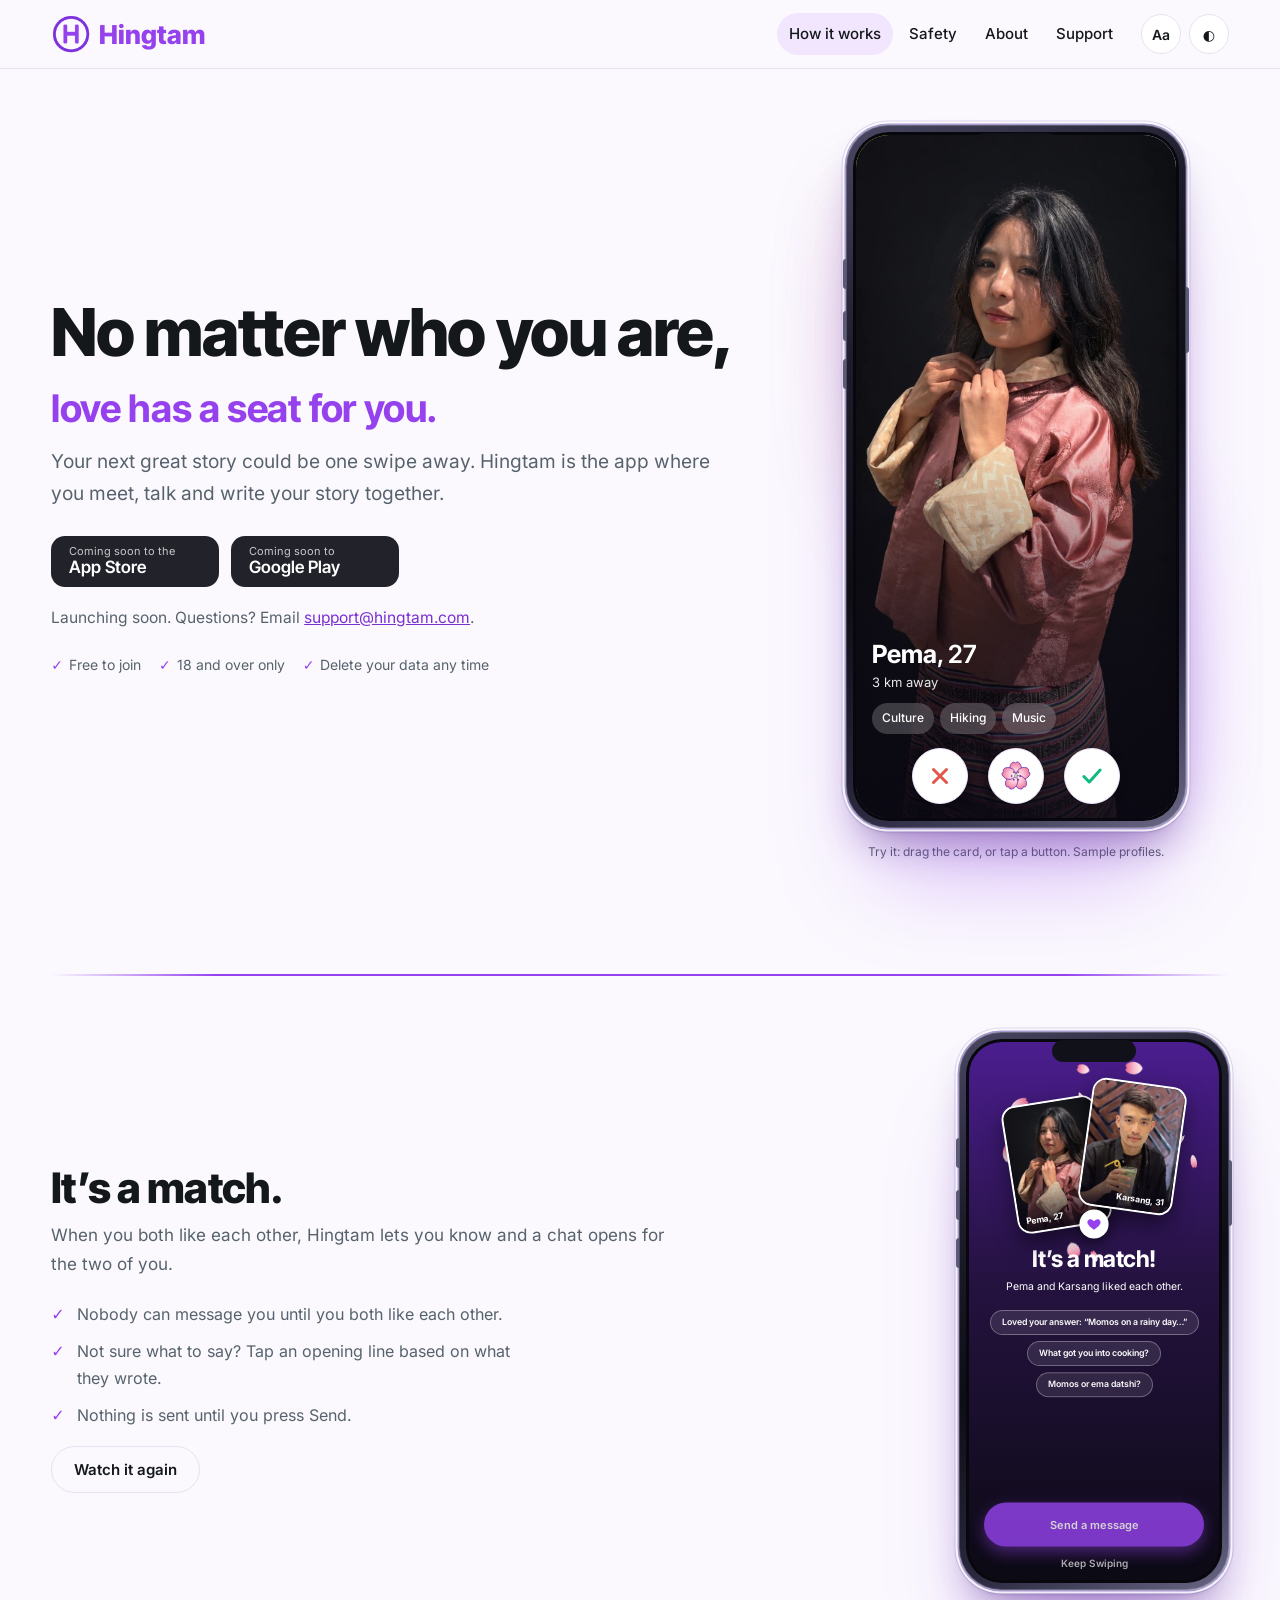
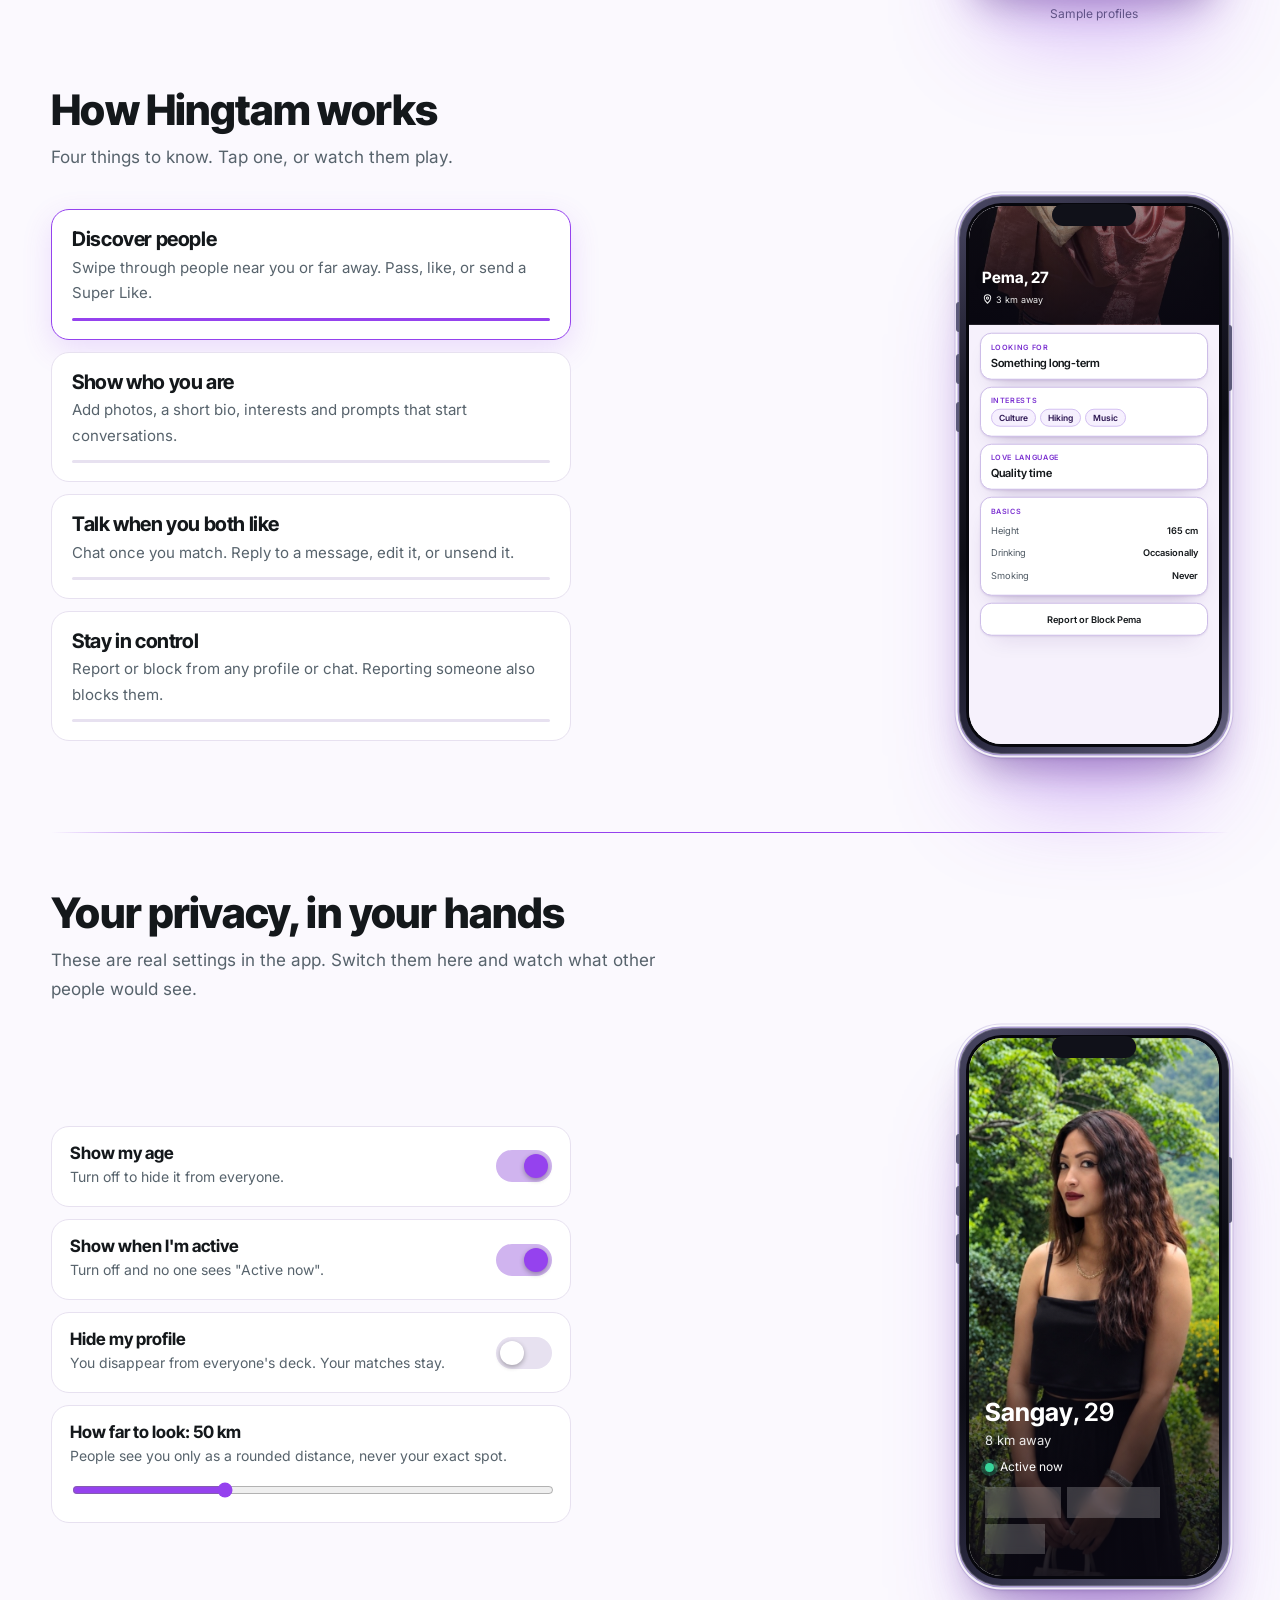
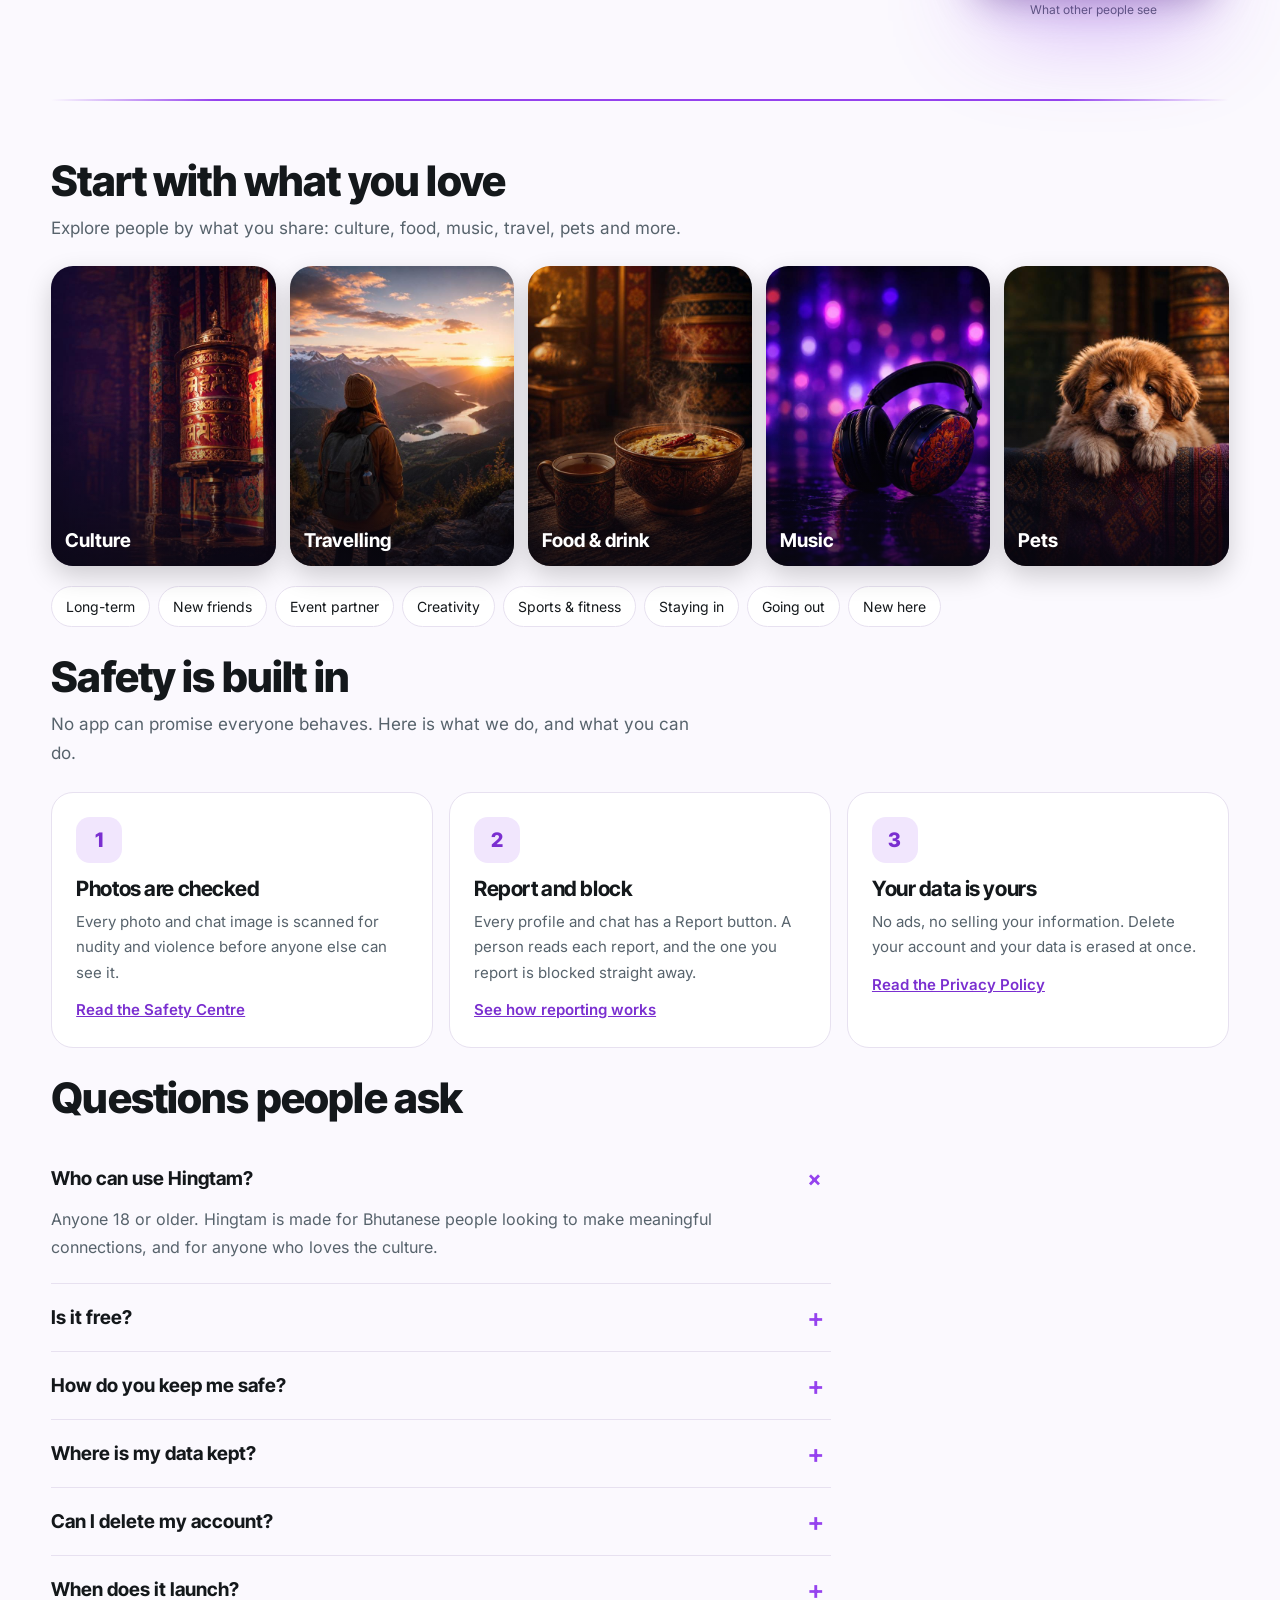
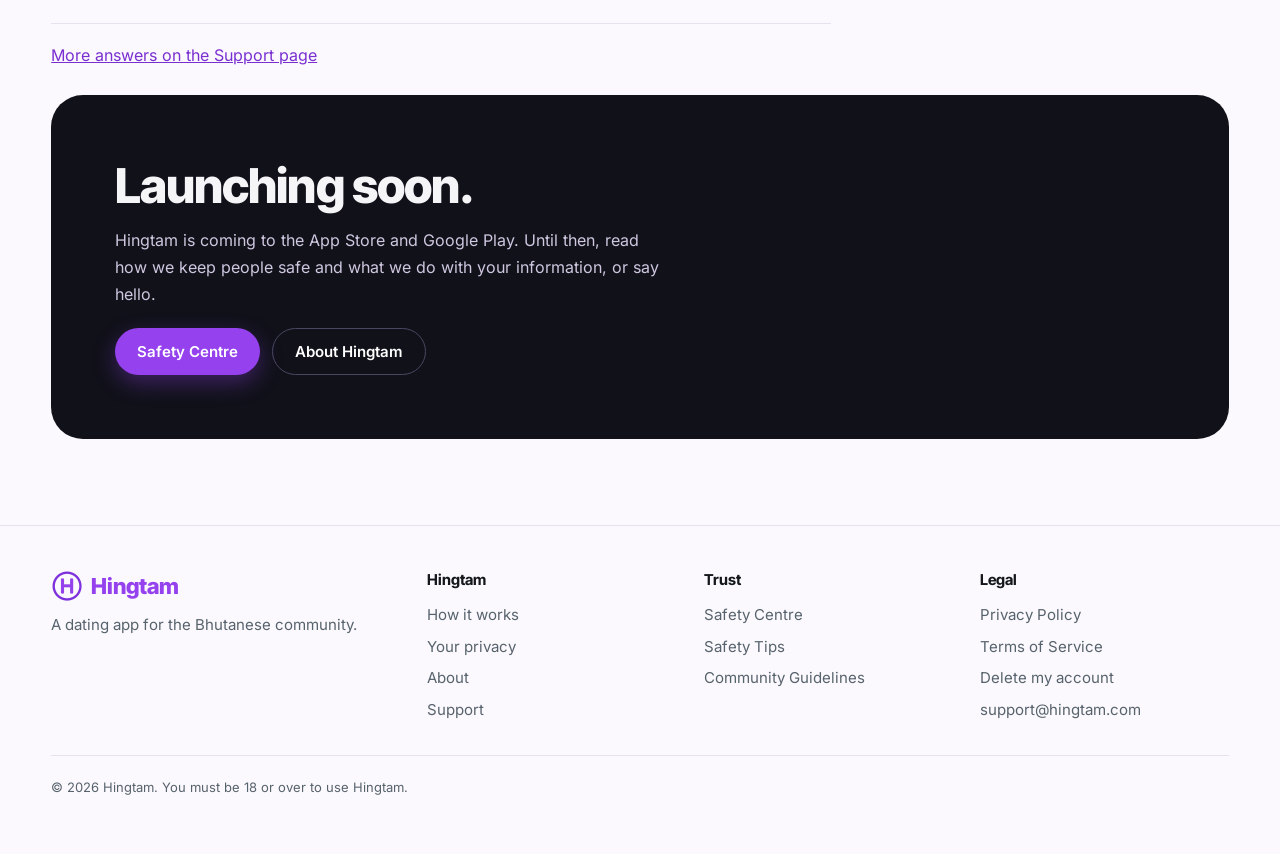
==== commit 53795fea: "Community Guidelines: saved messages and outcome emails in the reporting section Co-Authored-By: Cla" ====
--- a/index.html
+++ b/index.html
@@ -1,2 +1,2 @@
 <!doctype html>
-<html lang="en"><head><meta charset="utf-8"><meta name="viewport" content="width=device-width, initial-scale=1"><title>Hingtam: a dating app for the Bhutanese community</title><meta name="description" content="No matter who you are, love has a seat for you. Hingtam is a dating app made for the Bhutanese community and the people who love the culture."><meta name="robots" content="noindex, nofollow"><meta property="og:title" content="Hingtam: a dating app for the Bhutanese community"><meta property="og:description" content="No matter who you are, love has a seat for you. Hingtam is a dating app made for the Bhutanese community and the people who love the culture."><meta property="og:type" content="website"><meta property="og:url" content="https://hingtam.com/"><meta property="og:image" content="https://hingtam.com/assets/images/og.jpg"><meta name="twitter:card" content="summary_large_image"><link rel="icon" type="image/png" href="/assets/images/favicon.png"><link rel="preload" href="/assets/fonts/inter-400.woff2" as="font" type="font/woff2" crossorigin><link rel="stylesheet" href="/assets/site.css?v=mvy0537u"><script>if(location.hostname==="puku6157-boop.github.io"){location.replace("https://hingtam.com"+location.pathname.replace(/^\/hingtam-web/,"")+location.search+location.hash)}</script><script>try{var t=localStorage.getItem("hg-theme");if(t==="dark"||t==="light")document.documentElement.setAttribute("data-theme",t)}catch(e){}document.documentElement.classList.add("js")</script></head><body><a class="skip" href="#main">Skip to content</a><header class="site"><div class="wrap bar"><a class="brand" href="/" aria-label="Hingtam home"><img src="/assets/images/logo.png" alt="" width="40" height="40">Hingtam</a><nav class="main" id="mainNav" aria-label="Main"><a href="/#how" aria-current="page">How it works</a><a href="/safety-centre/">Safety</a><a href="/about/">About</a><a href="/support/">Support</a></nav><div class="tools"><button class="tool" id="readBtn" aria-pressed="false" title="Readable text: bigger, clearer letters" aria-label="Readable text">Aa</button><button class="tool" id="themeBtn" title="Switch light or dark" aria-label="Switch light or dark">&#9680;</button><button class="tool menu-btn" id="menuBtn" aria-expanded="false" aria-controls="mainNav" aria-label="Menu">&#9776;</button></div></div></header><main id="main"><section class="hero"><div class="wrap hero-grid"><div class="hero-copy"><div class="hero-top"><h1 class="hero-h"><span class="h1a">No matter who you are,</span><em>love has a seat for you.</em></h1><p class="lead">Your next great story could be one swipe away. Hingtam is the app where you meet, talk and write your story together.</p></div><div class="hero-bottom"><div class="cta-row"><div class="store" aria-label="App Store, coming soon"><small>Coming soon to the</small><b>App Store</b></div><div class="store" aria-label="Google Play, coming soon"><small>Coming soon to</small><b>Google Play</b></div></div><p class="soon-note">Launching soon. Questions? Email <a href="mailto:support@hingtam.com">support@hingtam.com</a>.</p><ul class="points"><li>Free to join</li><li>18 and over only</li><li>Delete your data any time</li></ul></div></div><div class="stage"><div><div class="phone"><div class="notch"></div><div class="screen"><div class="deck" id="deck"></div><div class="actions"><button class="act" id="passBtn" aria-label="Pass"><svg width="26" height="26" viewBox="0 0 24 24" fill="none" stroke="#E2574C" stroke-width="2.8" stroke-linecap="round" aria-hidden="true"><path d="M6 6l12 12M18 6L6 18"/></svg></button><button class="act" id="starBtn" aria-label="Super Like"><svg width="32" height="32" viewBox="0 0 24 24" aria-hidden="true"><defs><radialGradient id="blossomGrad" cx="50%" cy="88%" r="95%"><stop offset="0%" stop-color="#FFF3F6"/><stop offset="45%" stop-color="#FCC3D4"/><stop offset="100%" stop-color="#EE6F94"/></radialGradient></defs><path d="M12 12 C7.5 10.3 6.5 5.7 8.9 2.5 C9.9 1.3 11 1.1 12 2.3 C13 1.1 14.1 1.3 15.1 2.5 C17.5 5.7 16.5 10.3 12 12 Z" fill="url(#blossomGrad)" stroke="#6B2FB3" stroke-width=".55" stroke-linejoin="round" transform="rotate(-3 12 12)"/><path d="M12 12 C7.5 10.3 6.5 5.7 8.9 2.5 C9.9 1.3 11 1.1 12 2.3 C13 1.1 14.1 1.3 15.1 2.5 C17.5 5.7 16.5 10.3 12 12 Z" fill="url(#blossomGrad)" stroke="#6B2FB3" stroke-width=".55" stroke-linejoin="round" transform="rotate(70 12 12)"/><path d="M12 12 C7.5 10.3 6.5 5.7 8.9 2.5 C9.9 1.3 11 1.1 12 2.3 C13 1.1 14.1 1.3 15.1 2.5 C17.5 5.7 16.5 10.3 12 12 Z" fill="url(#blossomGrad)" stroke="#6B2FB3" stroke-width=".55" stroke-linejoin="round" transform="rotate(146 12 12)"/><path d="M12 12 C7.5 10.3 6.5 5.7 8.9 2.5 C9.9 1.3 11 1.1 12 2.3 C13 1.1 14.1 1.3 15.1 2.5 C17.5 5.7 16.5 10.3 12 12 Z" fill="url(#blossomGrad)" stroke="#6B2FB3" stroke-width=".55" stroke-linejoin="round" transform="rotate(214 12 12)"/><path d="M12 12 C7.5 10.3 6.5 5.7 8.9 2.5 C9.9 1.3 11 1.1 12 2.3 C13 1.1 14.1 1.3 15.1 2.5 C17.5 5.7 16.5 10.3 12 12 Z" fill="url(#blossomGrad)" stroke="#6B2FB3" stroke-width=".55" stroke-linejoin="round" transform="rotate(289 12 12)"/><circle cx="15.3" cy="12" r=".55" fill="#A5203E" stroke="#6B2FB3" stroke-width=".25"/><circle cx="13.65" cy="9.14" r=".55" fill="#A5203E" stroke="#6B2FB3" stroke-width=".25"/><circle cx="10.35" cy="9.14" r=".55" fill="#A5203E" stroke="#6B2FB3" stroke-width=".25"/><circle cx="8.7" cy="12" r=".55" fill="#A5203E" stroke="#6B2FB3" stroke-width=".25"/><circle cx="10.35" cy="14.86" r=".55" fill="#A5203E" stroke="#6B2FB3" stroke-width=".25"/><circle cx="13.65" cy="14.86" r=".55" fill="#A5203E" stroke="#6B2FB3" stroke-width=".25"/><ellipse cx="12" cy="11.7" rx=".95" ry="2" fill="#C7E0A6" stroke="#6B2FB3" stroke-width=".3"/><circle cx="12" cy="9.75" r=".55" fill="#9BC46A" stroke="#6B2FB3" stroke-width=".25"/></svg></button><button class="act" id="likeBtn" aria-label="Like"><svg width="26" height="26" viewBox="0 0 24 24" fill="none" stroke="#10B981" stroke-width="2.8" stroke-linecap="round" stroke-linejoin="round" aria-hidden="true"><path d="M4.5 12.5l5 5 10-11"/></svg></button></div></div></div><p class="sample">Try it: drag the card, or tap a button. Sample profiles.</p></div></div></div></section><div class="weave"></div><section class="block" id="match"><div class="wrap"><div class="play match"><div class="mcopy"><div class="sh" style="margin-bottom:0"><h2>It&rsquo;s a match.</h2><p>When you both like each other, Hingtam lets you know and a chat opens for the two of you.</p></div><ul class="mpoints"><li>Nobody can message you until you both like each other.</li><li>Not sure what to say? Tap an opening line based on what they wrote.</li><li>Nothing is sent until you press Send.</li></ul><div class="playrow"><button class="btn ghost" id="matchReplay" type="button">Watch it again</button></div></div><div class="phone-wrap"><div class="phone sm"><div class="notch"></div><div class="screen mscene" id="mscene" role="img" aria-label="Two profile photos fly together, burst into peach blossom petals, and the words It&rsquo;s a match appear."><div class="m-bg"></div><svg class="m-defs" width="0" height="0" aria-hidden="true" focusable="false"><defs><linearGradient id="mPetalGrad" x1="0" y1="0" x2="0" y2="1"><stop offset="0" stop-color="#EE6F94"/><stop offset=".55" stop-color="#FCC3D4"/><stop offset="1" stop-color="#FFF3F6"/></linearGradient></defs></svg><div class="m-at"><div class="m-flash"></div><div class="m-ring"></div></div><div class="m-at"><div class="m-card m-l"><img src="/assets/images/match-her.jpg" alt="" width="480" height="653"><span>Pema, 27</span></div><div class="m-card m-r"><img src="/assets/images/match-him.jpg" alt="" width="480" height="653"><span>Karsang, 31</span></div><div class="m-heart"><svg width="16" height="16" viewBox="0 0 24 24" aria-hidden="true"><path fill="#9542EE" d="M12 21s-7.5-4.6-9.6-9.2C.9 8.5 2.7 4.5 6.4 4.5c2 0 3.7 1.1 5.6 3.2 1.9-2.1 3.6-3.2 5.6-3.2 3.7 0 5.5 4 4 7.3C19.5 16.4 12 21 12 21z"/></svg></div></div><div class="m-at m-petals"></div><div class="m-text"><h3 class="m-r1">It&rsquo;s a match!</h3><p class="m-r2">Pema and Karsang liked each other.</p><div class="m-starters"><span class="m-r3">Loved your answer: &ldquo;Momos on a rainy day&hellip;&rdquo;</span><span class="m-r4">What got you into cooking?</span><span class="m-r5">Momos or ema datshi?</span></div></div><div class="m-bottom m-r6"><div class="m-send">Send a message</div><div class="m-keep">Keep Swiping</div></div></div></div><p class="sample">Sample profiles</p></div></div></div></section><section class="block" id="how"><div class="wrap"><div class="sh"><h2>How Hingtam works</h2><p>Four things to know. Tap one, or watch them play.</p></div><div class="how" id="howBox"><div class="steps" role="tablist" aria-label="How it works"><button class="step" role="tab" aria-selected="true" data-i="0"><h3>Discover people</h3><p>Swipe through people near you or far away. Pass, like, or send a Super Like.</p><div class="bar-p"><i></i></div></button><button class="step" role="tab" aria-selected="false" data-i="1"><h3>Show who you are</h3><p>Add photos, a short bio, interests and prompts that start conversations.</p><div class="bar-p"><i></i></div></button><button class="step" role="tab" aria-selected="false" data-i="2"><h3>Talk when you both like</h3><p>Chat once you match. Reply to a message, edit it, or unsend it.</p><div class="bar-p"><i></i></div></button><button class="step" role="tab" aria-selected="false" data-i="3"><h3>Stay in control</h3><p>Report or block from any profile or chat. Reporting someone also blocks them.</p><div class="bar-p"><i></i></div></button></div><div class="phone-wrap"><div class="phone sm"><div class="notch"></div><div class="screen" style="position:relative"><div class="panel ap on" id="p0"><div class="ap-scroll s0"><div class="ap-hero" style="background-image:url(/assets/images/hero.jpg)"><i class="ap-shade"></i><div class="ap-info"><b>Pema, 27</b><span><svg width="11" height="11" viewBox="0 0 24 24" fill="none" stroke="currentColor" stroke-width="2.2" stroke-linecap="round" stroke-linejoin="round" aria-hidden="true"><path d="M12 21s-7-6.2-7-11.5A7 7 0 0 1 19 9.5C19 14.8 12 21 12 21z"/><circle cx="12" cy="9.5" r="2.5"/></svg> 3 km away</span></div><div class="ap-track"><i></i></div></div><div class="ap-pad"><div class="ap-card"><small>Looking for</small><div class="ap-big">Something long-term</div></div><div class="ap-card"><small>Interests</small><div class="ap-tags"><span>Culture</span><span>Hiking</span><span>Music</span></div></div><div class="ap-card"><small>Love language</small><div class="ap-big">Quality time</div></div><div class="ap-card"><small>Basics</small><div class="ap-facts"><div><span>Height</span><b>165 cm</b></div><div><span>Drinking</span><b>Occasionally</b></div><div><span>Smoking</span><b>Never</b></div></div></div><div class="ap-card ap-btn">Report or Block Pema</div></div></div></div><div class="panel ap" id="p1"><div class="ap-scroll s1"><div class="ap-hero short" style="background-image:url(/assets/images/hero.jpg)"><i class="ap-shade"></i><div class="ap-info"><b>Pema, 27</b><span><svg width="11" height="11" viewBox="0 0 24 24" fill="none" stroke="currentColor" stroke-width="2.2" stroke-linecap="round" stroke-linejoin="round" aria-hidden="true"><path d="M12 21s-7-6.2-7-11.5A7 7 0 0 1 19 9.5C19 14.8 12 21 12 21z"/><circle cx="12" cy="9.5" r="2.5"/></svg> 3 km away</span></div></div><div class="ap-pad"><div class="ap-card"><small>About me</small><div class="ap-text">I&rsquo;m usually found on a trail with a flask of tea.</div></div><div class="ap-card prompt"><small>A perfect Sunday</small><div class="ap-big">Ema datshi, a long walk, and no alarm clock.</div></div><div class="ap-card"><small>Interests</small><div class="ap-tags"><span>Culture</span><span>Hiking</span><span>Music</span><span>Photography</span></div></div><div class="ap-card prompt"><small>Two truths and a lie</small><div class="ap-big">I have met a takin. I cannot swim. I speak four languages.</div></div><div class="ap-card prompt"><small>The way to win me over is&hellip;</small><div class="ap-big">Cook for me, or at least try.</div></div></div></div></div><div class="panel ap" id="p2"><div class="ap-chat-head"><span class="ap-back"><svg width="18" height="18" viewBox="0 0 24 24" fill="none" stroke="currentColor" stroke-width="2.4" stroke-linecap="round" stroke-linejoin="round" aria-hidden="true"><path d="M15 5l-7 7 7 7"/></svg></span><span class="ap-ava" style="background-image:url(/assets/images/match-him.jpg)"><i></i></span><span class="ap-who"><b>Karsang</b><small>Active now</small></span><span class="ap-more"><svg width="17" height="17" viewBox="0 0 24 24" fill="currentColor" aria-hidden="true"><circle cx="5" cy="12" r="2"/><circle cx="12" cy="12" r="2"/><circle cx="19" cy="12" r="2"/></svg></span></div><div class="ap-msgs"><div class="ap-b in">Hi Pema! Your Sunday answer made me hungry.</div><div class="ap-b out"><span class="ap-quote">Hi Pema! Your Sunday answer&hellip;</span>Ha! Come to Thimphu and I will cook.</div><div class="ap-time">Edited &middot; 5:43 PM</div><div class="ap-b gone">This message was unsent</div><div class="ap-b in">Deal. Which momo place is best?</div></div><div class="ap-composer"><span class="ap-camera"><svg width="17" height="17" viewBox="0 0 24 24" fill="none" stroke="currentColor" stroke-width="2.1" stroke-linecap="round" stroke-linejoin="round" aria-hidden="true"><path d="M4 8h3l1.6-2.4h6.8L17 8h3a1 1 0 0 1 1 1v9a1 1 0 0 1-1 1H4a1 1 0 0 1-1-1V9a1 1 0 0 1 1-1z"/><circle cx="12" cy="13" r="3.6"/></svg></span><span class="ap-input">Type a message&hellip;</span><span class="ap-sendbtn"><svg width="16" height="16" viewBox="0 0 24 24" fill="currentColor" aria-hidden="true"><path d="M3.4 20.6 21 12 3.4 3.4l.1 6.7L15 12 3.5 13.9z"/></svg></span></div></div><div class="panel ap" id="p3"><div class="ap-bg" style="background-image:url(/assets/images/sangay.jpg)"><i class="ap-shade"></i><div class="ap-info"><b>Sangay, 29</b><span><svg width="11" height="11" viewBox="0 0 24 24" fill="none" stroke="currentColor" stroke-width="2.2" stroke-linecap="round" stroke-linejoin="round" aria-hidden="true"><path d="M12 21s-7-6.2-7-11.5A7 7 0 0 1 19 9.5C19 14.8 12 21 12 21z"/><circle cx="12" cy="9.5" r="2.5"/></svg> 8 km away</span></div></div><div class="ap-dim"></div><div class="ap-sheet step1"><i class="ap-grab"></i><div class="ap-row"><span class="ap-chip"><svg width="17" height="17" viewBox="0 0 24 24" fill="none" stroke="currentColor" stroke-width="2.1" stroke-linecap="round" stroke-linejoin="round" aria-hidden="true"><path d="M5 21V4M5 4h12l-2.5 4L17 12H5"/></svg></span><span class="ap-rt"><b>Report</b><small>Report Sangay&rsquo;s inappropriate behaviour</small></span><svg width="14" height="14" viewBox="0 0 24 24" fill="none" stroke="currentColor" stroke-width="2.4" stroke-linecap="round" stroke-linejoin="round" aria-hidden="true"><path d="M9 5l7 7-7 7"/></svg></div><div class="ap-row danger"><span class="ap-chip"><svg width="17" height="17" viewBox="0 0 24 24" fill="none" stroke="currentColor" stroke-width="2.1" stroke-linecap="round" aria-hidden="true"><circle cx="12" cy="12" r="9"/><path d="M5.6 5.6l12.8 12.8"/></svg></span><span class="ap-rt"><b>Block</b><small>Sangay won&rsquo;t be shown in your deck again</small></span><svg width="14" height="14" viewBox="0 0 24 24" fill="none" stroke="currentColor" stroke-width="2.4" stroke-linecap="round" stroke-linejoin="round" aria-hidden="true"><path d="M9 5l7 7-7 7"/></svg></div><div class="ap-cancel">Cancel</div></div><div class="ap-sheet step2"><i class="ap-grab"></i><div class="ap-st">Report Sangay</div><div class="ap-sx">Choose a reason. Reporting also blocks Sangay. Reports are confidential and carefully reviewed.</div><div class="ap-radio"><i></i>Spam or scam</div><div class="ap-radio on"><i></i>Inappropriate content or messages</div><div class="ap-radio"><i></i>Fake or stolen photos</div><div class="ap-radio"><i></i>Harassing or abusive behaviour</div><div class="ap-send">Send report</div><div class="ap-cancel">Cancel</div></div></div></div></div></div></div></div></section><div class="weave thin"></div><section class="block" id="privacy"><div class="wrap"><div class="sh"><h2>Your privacy, in your hands</h2><p>These are real settings in the app. Switch them here and watch what other people would see.</p></div><div class="play"><div class="toggles"><div class="trow"><div><b>Show my age</b><span>Turn off to hide it from everyone.</span></div><button class="sw" role="switch" aria-checked="true" aria-label="Show my age" data-k="age"></button></div><div class="trow"><div><b>Show when I'm active</b><span>Turn off and no one sees "Active now".</span></div><button class="sw" role="switch" aria-checked="true" aria-label="Show when I am active" data-k="active"></button></div><div class="trow"><div><b>Hide my profile</b><span>You disappear from everyone's deck. Your matches stay.</span></div><button class="sw" role="switch" aria-checked="false" aria-label="Hide my profile" data-k="hide"></button></div><div class="range"><b>How far to look: <span id="kmv">50</span> km</b><span style="color:var(--muted);font-size:14px">People see you only as a rounded distance, never your exact spot.</span><input type="range" id="km" min="5" max="150" value="50" aria-label="Distance in kilometres"></div></div><div class="phone-wrap"><div class="phone sm"><div class="notch"></div><div class="screen pv active" id="pv"><div class="card-p" style="cursor:default;background-image:url(/assets/images/sangay.jpg)"><div class="info" style="bottom:22px"><div class="nm">Sangay<span id="pvAge">, 29</span></div><div class="meta">8 km away</div><div class="act-dot">Active now</div><div class="chips"><span class="chip">Travelling</span><span class="chip">Photography</span><span class="chip">Coffee</span></div></div></div><div class="hid">Your profile is hidden.<br><span style="font:400 14px var(--body);opacity:.8">Nobody will see you in their deck.</span></div></div></div><p class="sample">What other people see</p></div></div></div></section><div class="weave"></div><section class="block" id="explore"><div class="wrap"><div class="sh"><h2>Start with what you love</h2><p>Explore people by what you share: culture, food, music, travel, pets and more.</p></div><div class="tiles"><div class="tile" tabindex="0"><img src="/assets/images/tile-culture.jpg" alt="A prayer wheel in a temple" loading="lazy"><span>Culture</span></div><div class="tile" tabindex="0"><img src="/assets/images/tile-traveling.jpg" alt="A hiker looking over mountains at sunset" loading="lazy"><span>Travelling</span></div><div class="tile" tabindex="0"><img src="/assets/images/tile-food-drink.jpg" alt="A table of food" loading="lazy"><span>Food &amp; drink</span></div><div class="tile" tabindex="0"><img src="/assets/images/tile-music.jpg" alt="Music" loading="lazy"><span>Music</span></div><div class="tile" tabindex="0"><img src="/assets/images/tile-pets.jpg" alt="A pet" loading="lazy"><span>Pets</span></div></div><div class="more"><span>Long-term</span><span>New friends</span><span>Event partner</span><span>Creativity</span><span>Sports &amp; fitness</span><span>Staying in</span><span>Going out</span><span>New here</span></div></div></section><section class="block" id="safety" style="padding-top:20px"><div class="wrap"><div class="sh"><h2>Safety is built in</h2><p>No app can promise everyone behaves. Here is what we do, and what you can do.</p></div><div class="cards3"><div class="scard"><div class="ic">1</div><h3>Photos are checked</h3><p>Every photo and chat image is scanned for nudity and violence before anyone else can see it.</p><a href="/safety-centre/">Read the Safety Centre</a></div><div class="scard"><div class="ic">2</div><h3>Report and block</h3><p>Every profile and chat has a Report button. A person reads each report, and the one you report is blocked straight away.</p><a href="/safety-centre/#report">See how reporting works</a></div><div class="scard"><div class="ic">3</div><h3>Your data is yours</h3><p>No ads, no selling your information. Delete your account and your data is erased at once.</p><a href="/privacy/">Read the Privacy Policy</a></div></div></div></section><section class="block" id="faq" style="padding-top:20px"><div class="wrap"><div class="sh"><h2>Questions people ask</h2></div><div class="faq"><details class="q" open><summary>Who can use Hingtam?</summary><p>Anyone 18 or older. Hingtam is made for Bhutanese people looking to make meaningful connections, and for anyone who loves the culture.</p></details><details class="q"><summary>Is it free?</summary><p>Yes. You can join, swipe and chat for free. Optional paid plans (Pro and Premium) add things like more daily swipes and seeing who has liked you.</p></details><details class="q"><summary>How do you keep me safe?</summary><p>Photos are checked automatically, every report is read by a person, and you can block or hide anyone. We do not run background checks, so we share safety tips and encourage you to meet in public places.</p></details><details class="q"><summary>Where is my data kept?</summary><p>On secure cloud servers in the Asia-Pacific region. We never sell your information.</p></details><details class="q"><summary>Can I delete my account?</summary><p>Yes, any time in Settings. Your profile, photos and messages are erased straight away. If you cannot open the app, see the Delete my account page.</p></details><details class="q"><summary>When does it launch?</summary><p>Soon. We will announce the launch here on the website as soon as it is ready.</p></details></div><p style="margin-top:18px"><a href="/support/">More answers on the Support page</a></p></div></section><section class="block" style="padding-top:20px"><div class="wrap"><div class="final"><h2>Launching soon.</h2><p>Hingtam is coming to the App Store and Google Play. Until then, read how we keep people safe and what we do with your information, or say hello.</p><div class="cta-row" style="margin-top:6px"><a class="btn primary" href="/safety-centre/">Safety Centre</a><a class="btn ghost" style="color:#fff;border-color:#4a4763" href="/about/">About Hingtam</a></div></div></div></section><script type="application/json" id="home-data">{"samples":[{"name":"Pema","age":27,"distance":"3 km away","image":"/assets/images/hero.jpg","chips":["Culture","Hiking","Music"]},{"name":"Sangay","age":29,"distance":"8 km away","image":"/assets/images/sangay.jpg","chips":["Travelling","Photography","Coffee"]},{"name":"Karsang","age":31,"distance":"12 km away","image":"/assets/images/karsang.jpg","chips":["Food & drink","Cooking","Pets"]}]}</script></main><footer class="site"><div class="wrap"><div class="fcols"><div><a class="brand" href="/" style="font-size:22px"><img src="/assets/images/logo.png" alt="" width="32" height="32">Hingtam</a><p style="margin-top:10px;max-width:22em">A dating app for the Bhutanese community.</p></div><div><h4>Hingtam</h4><a href="/#how">How it works</a><a href="/#privacy">Your privacy</a><a href="/about/">About</a><a href="/support/">Support</a></div><div><h4>Trust</h4><a href="/safety-centre/">Safety Centre</a><a href="/safety-tips/">Safety Tips</a><a href="/community-guidelines/">Community Guidelines</a></div><div><h4>Legal</h4><a href="/privacy/">Privacy Policy</a><a href="/terms/">Terms of Service</a><a href="/delete-account/">Delete my account</a><a href="mailto:support@hingtam.com">support@hingtam.com</a></div></div><div class="fine">&copy; 2026 Hingtam. You must be 18 or over to use Hingtam.</div></div></footer><script src="/assets/site.js?v=mvy0537u" defer></script><script src="/assets/home.js?v=mvy0537u" defer></script></body></html>
+<html lang="en"><head><meta charset="utf-8"><meta name="viewport" content="width=device-width, initial-scale=1"><title>Hingtam: a dating app for the Bhutanese community</title><meta name="description" content="No matter who you are, love has a seat for you. Hingtam is a dating app made for the Bhutanese community and the people who love the culture."><meta name="robots" content="noindex, nofollow"><meta property="og:title" content="Hingtam: a dating app for the Bhutanese community"><meta property="og:description" content="No matter who you are, love has a seat for you. Hingtam is a dating app made for the Bhutanese community and the people who love the culture."><meta property="og:type" content="website"><meta property="og:url" content="https://hingtam.com/"><meta property="og:image" content="https://hingtam.com/assets/images/og.jpg"><meta name="twitter:card" content="summary_large_image"><link rel="icon" type="image/png" href="/assets/images/favicon.png"><link rel="preload" href="/assets/fonts/inter-400.woff2" as="font" type="font/woff2" crossorigin><link rel="stylesheet" href="/assets/site.css?v=mvys3u76"><script>if(location.hostname==="puku6157-boop.github.io"){location.replace("https://hingtam.com"+location.pathname.replace(/^\/hingtam-web/,"")+location.search+location.hash)}</script><script>try{var t=localStorage.getItem("hg-theme");if(t==="dark"||t==="light")document.documentElement.setAttribute("data-theme",t)}catch(e){}document.documentElement.classList.add("js")</script></head><body><a class="skip" href="#main">Skip to content</a><header class="site"><div class="wrap bar"><a class="brand" href="/" aria-label="Hingtam home"><img src="/assets/images/logo.png" alt="" width="40" height="40">Hingtam</a><nav class="main" id="mainNav" aria-label="Main"><a href="/#how" aria-current="page">How it works</a><a href="/safety-centre/">Safety</a><a href="/about/">About</a><a href="/support/">Support</a></nav><div class="tools"><button class="tool" id="readBtn" aria-pressed="false" title="Readable text: bigger, clearer letters" aria-label="Readable text">Aa</button><button class="tool" id="themeBtn" title="Switch light or dark" aria-label="Switch light or dark">&#9680;</button><button class="tool menu-btn" id="menuBtn" aria-expanded="false" aria-controls="mainNav" aria-label="Menu">&#9776;</button></div></div></header><main id="main"><section class="hero"><div class="wrap hero-grid"><div class="hero-copy"><div class="hero-top"><h1 class="hero-h"><span class="h1a">No matter who you are,</span><em>love has a seat for you.</em></h1><p class="lead">Your next great story could be one swipe away. Hingtam is the app where you meet, talk and write your story together.</p></div><div class="hero-bottom"><div class="cta-row"><div class="store" aria-label="App Store, coming soon"><small>Coming soon to the</small><b>App Store</b></div><div class="store" aria-label="Google Play, coming soon"><small>Coming soon to</small><b>Google Play</b></div></div><p class="soon-note">Launching soon. Questions? Email <a href="mailto:support@hingtam.com">support@hingtam.com</a>.</p><ul class="points"><li>Free to join</li><li>18 and over only</li><li>Delete your data any time</li></ul></div></div><div class="stage"><div><div class="phone"><div class="notch"></div><div class="screen"><div class="deck" id="deck"></div><div class="actions"><button class="act" id="passBtn" aria-label="Pass"><svg width="26" height="26" viewBox="0 0 24 24" fill="none" stroke="#E2574C" stroke-width="2.8" stroke-linecap="round" aria-hidden="true"><path d="M6 6l12 12M18 6L6 18"/></svg></button><button class="act" id="starBtn" aria-label="Super Like"><svg width="32" height="32" viewBox="0 0 24 24" aria-hidden="true"><defs><radialGradient id="blossomGrad" cx="50%" cy="88%" r="95%"><stop offset="0%" stop-color="#FFF3F6"/><stop offset="45%" stop-color="#FCC3D4"/><stop offset="100%" stop-color="#EE6F94"/></radialGradient></defs><path d="M12 12 C7.5 10.3 6.5 5.7 8.9 2.5 C9.9 1.3 11 1.1 12 2.3 C13 1.1 14.1 1.3 15.1 2.5 C17.5 5.7 16.5 10.3 12 12 Z" fill="url(#blossomGrad)" stroke="#6B2FB3" stroke-width=".55" stroke-linejoin="round" transform="rotate(-3 12 12)"/><path d="M12 12 C7.5 10.3 6.5 5.7 8.9 2.5 C9.9 1.3 11 1.1 12 2.3 C13 1.1 14.1 1.3 15.1 2.5 C17.5 5.7 16.5 10.3 12 12 Z" fill="url(#blossomGrad)" stroke="#6B2FB3" stroke-width=".55" stroke-linejoin="round" transform="rotate(70 12 12)"/><path d="M12 12 C7.5 10.3 6.5 5.7 8.9 2.5 C9.9 1.3 11 1.1 12 2.3 C13 1.1 14.1 1.3 15.1 2.5 C17.5 5.7 16.5 10.3 12 12 Z" fill="url(#blossomGrad)" stroke="#6B2FB3" stroke-width=".55" stroke-linejoin="round" transform="rotate(146 12 12)"/><path d="M12 12 C7.5 10.3 6.5 5.7 8.9 2.5 C9.9 1.3 11 1.1 12 2.3 C13 1.1 14.1 1.3 15.1 2.5 C17.5 5.7 16.5 10.3 12 12 Z" fill="url(#blossomGrad)" stroke="#6B2FB3" stroke-width=".55" stroke-linejoin="round" transform="rotate(214 12 12)"/><path d="M12 12 C7.5 10.3 6.5 5.7 8.9 2.5 C9.9 1.3 11 1.1 12 2.3 C13 1.1 14.1 1.3 15.1 2.5 C17.5 5.7 16.5 10.3 12 12 Z" fill="url(#blossomGrad)" stroke="#6B2FB3" stroke-width=".55" stroke-linejoin="round" transform="rotate(289 12 12)"/><circle cx="15.3" cy="12" r=".55" fill="#A5203E" stroke="#6B2FB3" stroke-width=".25"/><circle cx="13.65" cy="9.14" r=".55" fill="#A5203E" stroke="#6B2FB3" stroke-width=".25"/><circle cx="10.35" cy="9.14" r=".55" fill="#A5203E" stroke="#6B2FB3" stroke-width=".25"/><circle cx="8.7" cy="12" r=".55" fill="#A5203E" stroke="#6B2FB3" stroke-width=".25"/><circle cx="10.35" cy="14.86" r=".55" fill="#A5203E" stroke="#6B2FB3" stroke-width=".25"/><circle cx="13.65" cy="14.86" r=".55" fill="#A5203E" stroke="#6B2FB3" stroke-width=".25"/><ellipse cx="12" cy="11.7" rx=".95" ry="2" fill="#C7E0A6" stroke="#6B2FB3" stroke-width=".3"/><circle cx="12" cy="9.75" r=".55" fill="#9BC46A" stroke="#6B2FB3" stroke-width=".25"/></svg></button><button class="act" id="likeBtn" aria-label="Like"><svg width="26" height="26" viewBox="0 0 24 24" fill="none" stroke="#10B981" stroke-width="2.8" stroke-linecap="round" stroke-linejoin="round" aria-hidden="true"><path d="M4.5 12.5l5 5 10-11"/></svg></button></div></div></div><p class="sample">Try it: drag the card, or tap a button. Sample profiles.</p></div></div></div></section><div class="weave"></div><section class="block" id="match"><div class="wrap"><div class="play match"><div class="mcopy"><div class="sh" style="margin-bottom:0"><h2>It&rsquo;s a match.</h2><p>When you both like each other, Hingtam lets you know and a chat opens for the two of you.</p></div><ul class="mpoints"><li>Nobody can message you until you both like each other.</li><li>Not sure what to say? Tap an opening line based on what they wrote.</li><li>Nothing is sent until you press Send.</li></ul><div class="playrow"><button class="btn ghost" id="matchReplay" type="button">Watch it again</button></div></div><div class="phone-wrap"><div class="phone sm"><div class="notch"></div><div class="screen mscene" id="mscene" role="img" aria-label="Two profile photos fly together, burst into peach blossom petals, and the words It&rsquo;s a match appear."><div class="m-bg"></div><svg class="m-defs" width="0" height="0" aria-hidden="true" focusable="false"><defs><linearGradient id="mPetalGrad" x1="0" y1="0" x2="0" y2="1"><stop offset="0" stop-color="#EE6F94"/><stop offset=".55" stop-color="#FCC3D4"/><stop offset="1" stop-color="#FFF3F6"/></linearGradient></defs></svg><div class="m-at"><div class="m-flash"></div><div class="m-ring"></div></div><div class="m-at"><div class="m-card m-l"><img src="/assets/images/match-her.jpg" alt="" width="480" height="653"><span>Pema, 27</span></div><div class="m-card m-r"><img src="/assets/images/match-him.jpg" alt="" width="480" height="653"><span>Karsang, 31</span></div><div class="m-heart"><svg width="16" height="16" viewBox="0 0 24 24" aria-hidden="true"><path fill="#9542EE" d="M12 21s-7.5-4.6-9.6-9.2C.9 8.5 2.7 4.5 6.4 4.5c2 0 3.7 1.1 5.6 3.2 1.9-2.1 3.6-3.2 5.6-3.2 3.7 0 5.5 4 4 7.3C19.5 16.4 12 21 12 21z"/></svg></div></div><div class="m-at m-petals"></div><div class="m-text"><h3 class="m-r1">It&rsquo;s a match!</h3><p class="m-r2">Pema and Karsang liked each other.</p><div class="m-starters"><span class="m-r3">Loved your answer: &ldquo;Momos on a rainy day&hellip;&rdquo;</span><span class="m-r4">What got you into cooking?</span><span class="m-r5">Momos or ema datshi?</span></div></div><div class="m-bottom m-r6"><div class="m-send">Send a message</div><div class="m-keep">Keep Swiping</div></div></div></div><p class="sample">Sample profiles</p></div></div></div></section><section class="block" id="how"><div class="wrap"><div class="sh"><h2>How Hingtam works</h2><p>Four things to know. Tap one, or watch them play.</p></div><div class="how" id="howBox"><div class="steps" role="tablist" aria-label="How it works"><button class="step" role="tab" aria-selected="true" data-i="0"><h3>Discover people</h3><p>Swipe through people near you or far away. Pass, like, or send a Super Like.</p><div class="bar-p"><i></i></div></button><button class="step" role="tab" aria-selected="false" data-i="1"><h3>Show who you are</h3><p>Add photos, a short bio, interests and prompts that start conversations.</p><div class="bar-p"><i></i></div></button><button class="step" role="tab" aria-selected="false" data-i="2"><h3>Talk when you both like</h3><p>Chat once you match. Reply to a message, edit it, or unsend it.</p><div class="bar-p"><i></i></div></button><button class="step" role="tab" aria-selected="false" data-i="3"><h3>Stay in control</h3><p>Report or block from any profile or chat. Reporting someone also blocks them.</p><div class="bar-p"><i></i></div></button></div><div class="phone-wrap"><div class="phone sm"><div class="notch"></div><div class="screen" style="position:relative"><div class="panel ap on" id="p0"><div class="ap-scroll s0"><div class="ap-hero" style="background-image:url(/assets/images/hero.jpg)"><i class="ap-shade"></i><div class="ap-info"><b>Pema, 27</b><span><svg width="11" height="11" viewBox="0 0 24 24" fill="none" stroke="currentColor" stroke-width="2.2" stroke-linecap="round" stroke-linejoin="round" aria-hidden="true"><path d="M12 21s-7-6.2-7-11.5A7 7 0 0 1 19 9.5C19 14.8 12 21 12 21z"/><circle cx="12" cy="9.5" r="2.5"/></svg> 3 km away</span></div><div class="ap-track"><i></i></div></div><div class="ap-pad"><div class="ap-card"><small>Looking for</small><div class="ap-big">Something long-term</div></div><div class="ap-card"><small>Interests</small><div class="ap-tags"><span>Culture</span><span>Hiking</span><span>Music</span></div></div><div class="ap-card"><small>Love language</small><div class="ap-big">Quality time</div></div><div class="ap-card"><small>Basics</small><div class="ap-facts"><div><span>Height</span><b>165 cm</b></div><div><span>Drinking</span><b>Occasionally</b></div><div><span>Smoking</span><b>Never</b></div></div></div><div class="ap-card ap-btn">Report or Block Pema</div></div></div></div><div class="panel ap" id="p1"><div class="ap-scroll s1"><div class="ap-hero short" style="background-image:url(/assets/images/hero.jpg)"><i class="ap-shade"></i><div class="ap-info"><b>Pema, 27</b><span><svg width="11" height="11" viewBox="0 0 24 24" fill="none" stroke="currentColor" stroke-width="2.2" stroke-linecap="round" stroke-linejoin="round" aria-hidden="true"><path d="M12 21s-7-6.2-7-11.5A7 7 0 0 1 19 9.5C19 14.8 12 21 12 21z"/><circle cx="12" cy="9.5" r="2.5"/></svg> 3 km away</span></div></div><div class="ap-pad"><div class="ap-card"><small>About me</small><div class="ap-text">I&rsquo;m usually found on a trail with a flask of tea.</div></div><div class="ap-card prompt"><small>A perfect Sunday</small><div class="ap-big">Ema datshi, a long walk, and no alarm clock.</div></div><div class="ap-card"><small>Interests</small><div class="ap-tags"><span>Culture</span><span>Hiking</span><span>Music</span><span>Photography</span></div></div><div class="ap-card prompt"><small>Two truths and a lie</small><div class="ap-big">I have met a takin. I cannot swim. I speak four languages.</div></div><div class="ap-card prompt"><small>The way to win me over is&hellip;</small><div class="ap-big">Cook for me, or at least try.</div></div></div></div></div><div class="panel ap" id="p2"><div class="ap-chat-head"><span class="ap-back"><svg width="18" height="18" viewBox="0 0 24 24" fill="none" stroke="currentColor" stroke-width="2.4" stroke-linecap="round" stroke-linejoin="round" aria-hidden="true"><path d="M15 5l-7 7 7 7"/></svg></span><span class="ap-ava" style="background-image:url(/assets/images/match-him.jpg)"><i></i></span><span class="ap-who"><b>Karsang</b><small>Active now</small></span><span class="ap-more"><svg width="17" height="17" viewBox="0 0 24 24" fill="currentColor" aria-hidden="true"><circle cx="5" cy="12" r="2"/><circle cx="12" cy="12" r="2"/><circle cx="19" cy="12" r="2"/></svg></span></div><div class="ap-msgs"><div class="ap-b in">Hi Pema! Your Sunday answer made me hungry.</div><div class="ap-b out"><span class="ap-quote">Hi Pema! Your Sunday answer&hellip;</span>Ha! Come to Thimphu and I will cook.</div><div class="ap-time">Edited &middot; 5:43 PM</div><div class="ap-b gone">This message was unsent</div><div class="ap-b in">Deal. Which momo place is best?</div></div><div class="ap-composer"><span class="ap-camera"><svg width="17" height="17" viewBox="0 0 24 24" fill="none" stroke="currentColor" stroke-width="2.1" stroke-linecap="round" stroke-linejoin="round" aria-hidden="true"><path d="M4 8h3l1.6-2.4h6.8L17 8h3a1 1 0 0 1 1 1v9a1 1 0 0 1-1 1H4a1 1 0 0 1-1-1V9a1 1 0 0 1 1-1z"/><circle cx="12" cy="13" r="3.6"/></svg></span><span class="ap-input">Type a message&hellip;</span><span class="ap-sendbtn"><svg width="16" height="16" viewBox="0 0 24 24" fill="currentColor" aria-hidden="true"><path d="M3.4 20.6 21 12 3.4 3.4l.1 6.7L15 12 3.5 13.9z"/></svg></span></div></div><div class="panel ap" id="p3"><div class="ap-bg" style="background-image:url(/assets/images/sangay.jpg)"><i class="ap-shade"></i><div class="ap-info"><b>Sangay, 29</b><span><svg width="11" height="11" viewBox="0 0 24 24" fill="none" stroke="currentColor" stroke-width="2.2" stroke-linecap="round" stroke-linejoin="round" aria-hidden="true"><path d="M12 21s-7-6.2-7-11.5A7 7 0 0 1 19 9.5C19 14.8 12 21 12 21z"/><circle cx="12" cy="9.5" r="2.5"/></svg> 8 km away</span></div></div><div class="ap-dim"></div><div class="ap-sheet step1"><i class="ap-grab"></i><div class="ap-row"><span class="ap-chip"><svg width="17" height="17" viewBox="0 0 24 24" fill="none" stroke="currentColor" stroke-width="2.1" stroke-linecap="round" stroke-linejoin="round" aria-hidden="true"><path d="M5 21V4M5 4h12l-2.5 4L17 12H5"/></svg></span><span class="ap-rt"><b>Report</b><small>Report Sangay&rsquo;s inappropriate behaviour</small></span><svg width="14" height="14" viewBox="0 0 24 24" fill="none" stroke="currentColor" stroke-width="2.4" stroke-linecap="round" stroke-linejoin="round" aria-hidden="true"><path d="M9 5l7 7-7 7"/></svg></div><div class="ap-row danger"><span class="ap-chip"><svg width="17" height="17" viewBox="0 0 24 24" fill="none" stroke="currentColor" stroke-width="2.1" stroke-linecap="round" aria-hidden="true"><circle cx="12" cy="12" r="9"/><path d="M5.6 5.6l12.8 12.8"/></svg></span><span class="ap-rt"><b>Block</b><small>Sangay won&rsquo;t be shown in your deck again</small></span><svg width="14" height="14" viewBox="0 0 24 24" fill="none" stroke="currentColor" stroke-width="2.4" stroke-linecap="round" stroke-linejoin="round" aria-hidden="true"><path d="M9 5l7 7-7 7"/></svg></div><div class="ap-cancel">Cancel</div></div><div class="ap-sheet step2"><i class="ap-grab"></i><div class="ap-st">Report Sangay</div><div class="ap-sx">Choose a reason. Reporting also blocks Sangay. Reports are confidential and carefully reviewed.</div><div class="ap-radio"><i></i>Spam or scam</div><div class="ap-radio on"><i></i>Inappropriate content or messages</div><div class="ap-radio"><i></i>Fake or stolen photos</div><div class="ap-radio"><i></i>Harassing or abusive behaviour</div><div class="ap-send">Send report</div><div class="ap-cancel">Cancel</div></div></div></div></div></div></div></div></section><div class="weave thin"></div><section class="block" id="privacy"><div class="wrap"><div class="sh"><h2>Your privacy, in your hands</h2><p>These are real settings in the app. Switch them here and watch what other people would see.</p></div><div class="play"><div class="toggles"><div class="trow"><div><b>Show my age</b><span>Turn off to hide it from everyone.</span></div><button class="sw" role="switch" aria-checked="true" aria-label="Show my age" data-k="age"></button></div><div class="trow"><div><b>Show when I'm active</b><span>Turn off and no one sees "Active now".</span></div><button class="sw" role="switch" aria-checked="true" aria-label="Show when I am active" data-k="active"></button></div><div class="trow"><div><b>Hide my profile</b><span>You disappear from everyone's deck. Your matches stay.</span></div><button class="sw" role="switch" aria-checked="false" aria-label="Hide my profile" data-k="hide"></button></div><div class="range"><b>How far to look: <span id="kmv">50</span> km</b><span style="color:var(--muted);font-size:14px">People see you only as a rounded distance, never your exact spot.</span><input type="range" id="km" min="5" max="150" value="50" aria-label="Distance in kilometres"></div></div><div class="phone-wrap"><div class="phone sm"><div class="notch"></div><div class="screen pv active" id="pv"><div class="card-p" style="cursor:default;background-image:url(/assets/images/sangay.jpg)"><div class="info" style="bottom:22px"><div class="nm">Sangay<span id="pvAge">, 29</span></div><div class="meta">8 km away</div><div class="act-dot">Active now</div><div class="chips"><span class="chip">Travelling</span><span class="chip">Photography</span><span class="chip">Coffee</span></div></div></div><div class="hid">Your profile is hidden.<br><span style="font:400 14px var(--body);opacity:.8">Nobody will see you in their deck.</span></div></div></div><p class="sample">What other people see</p></div></div></div></section><div class="weave"></div><section class="block" id="explore"><div class="wrap"><div class="sh"><h2>Start with what you love</h2><p>Explore people by what you share: culture, food, music, travel, pets and more.</p></div><div class="tiles"><div class="tile" tabindex="0"><img src="/assets/images/tile-culture.jpg" alt="A prayer wheel in a temple" loading="lazy"><span>Culture</span></div><div class="tile" tabindex="0"><img src="/assets/images/tile-traveling.jpg" alt="A hiker looking over mountains at sunset" loading="lazy"><span>Travelling</span></div><div class="tile" tabindex="0"><img src="/assets/images/tile-food-drink.jpg" alt="A table of food" loading="lazy"><span>Food &amp; drink</span></div><div class="tile" tabindex="0"><img src="/assets/images/tile-music.jpg" alt="Music" loading="lazy"><span>Music</span></div><div class="tile" tabindex="0"><img src="/assets/images/tile-pets.jpg" alt="A pet" loading="lazy"><span>Pets</span></div></div><div class="more"><span>Long-term</span><span>New friends</span><span>Event partner</span><span>Creativity</span><span>Sports &amp; fitness</span><span>Staying in</span><span>Going out</span><span>New here</span></div></div></section><section class="block" id="safety" style="padding-top:20px"><div class="wrap"><div class="sh"><h2>Safety is built in</h2><p>No app can promise everyone behaves. Here is what we do, and what you can do.</p></div><div class="cards3"><div class="scard"><div class="ic">1</div><h3>Photos are checked</h3><p>Every photo and chat image is scanned for nudity and violence before anyone else can see it.</p><a href="/safety-centre/">Read the Safety Centre</a></div><div class="scard"><div class="ic">2</div><h3>Report and block</h3><p>Every profile and chat has a Report button. A person reads each report, and the one you report is blocked straight away.</p><a href="/safety-centre/#report">See how reporting works</a></div><div class="scard"><div class="ic">3</div><h3>Your data is yours</h3><p>No ads, no selling your information. Delete your account and your data is erased at once.</p><a href="/privacy/">Read the Privacy Policy</a></div></div></div></section><section class="block" id="faq" style="padding-top:20px"><div class="wrap"><div class="sh"><h2>Questions people ask</h2></div><div class="faq"><details class="q" open><summary>Who can use Hingtam?</summary><p>Anyone 18 or older. Hingtam is made for Bhutanese people looking to make meaningful connections, and for anyone who loves the culture.</p></details><details class="q"><summary>Is it free?</summary><p>Yes. You can join, swipe and chat for free. Optional paid plans (Pro and Premium) add things like more daily swipes and seeing who has liked you.</p></details><details class="q"><summary>How do you keep me safe?</summary><p>Photos are checked automatically, every report is read by a person, and you can block or hide anyone. We do not run background checks, so we share safety tips and encourage you to meet in public places.</p></details><details class="q"><summary>Where is my data kept?</summary><p>On secure cloud servers in the Asia-Pacific region. We never sell your information.</p></details><details class="q"><summary>Can I delete my account?</summary><p>Yes, any time in Settings. Your profile, photos and messages are erased straight away. If you cannot open the app, see the Delete my account page.</p></details><details class="q"><summary>When does it launch?</summary><p>Soon. We will announce the launch here on the website as soon as it is ready.</p></details></div><p style="margin-top:18px"><a href="/support/">More answers on the Support page</a></p></div></section><section class="block" style="padding-top:20px"><div class="wrap"><div class="final"><h2>Launching soon.</h2><p>Hingtam is coming to the App Store and Google Play. Until then, read how we keep people safe and what we do with your information, or say hello.</p><div class="cta-row" style="margin-top:6px"><a class="btn primary" href="/safety-centre/">Safety Centre</a><a class="btn ghost" style="color:#fff;border-color:#4a4763" href="/about/">About Hingtam</a></div></div></div></section><script type="application/json" id="home-data">{"samples":[{"name":"Pema","age":27,"distance":"3 km away","image":"/assets/images/hero.jpg","chips":["Culture","Hiking","Music"]},{"name":"Sangay","age":29,"distance":"8 km away","image":"/assets/images/sangay.jpg","chips":["Travelling","Photography","Coffee"]},{"name":"Karsang","age":31,"distance":"12 km away","image":"/assets/images/karsang.jpg","chips":["Food & drink","Cooking","Pets"]}]}</script></main><footer class="site"><div class="wrap"><div class="fcols"><div><a class="brand" href="/" style="font-size:22px"><img src="/assets/images/logo.png" alt="" width="32" height="32">Hingtam</a><p style="margin-top:10px;max-width:22em">A dating app for the Bhutanese community.</p></div><div><h4>Hingtam</h4><a href="/#how">How it works</a><a href="/#privacy">Your privacy</a><a href="/about/">About</a><a href="/support/">Support</a></div><div><h4>Trust</h4><a href="/safety-centre/">Safety Centre</a><a href="/safety-tips/">Safety Tips</a><a href="/community-guidelines/">Community Guidelines</a></div><div><h4>Legal</h4><a href="/privacy/">Privacy Policy</a><a href="/terms/">Terms of Service</a><a href="/delete-account/">Delete my account</a><a href="mailto:support@hingtam.com">support@hingtam.com</a></div></div><div class="fine">&copy; 2026 Hingtam. You must be 18 or over to use Hingtam.</div></div></footer><script src="/assets/site.js?v=mvys3u76" defer></script><script src="/assets/home.js?v=mvys3u76" defer></script></body></html>
